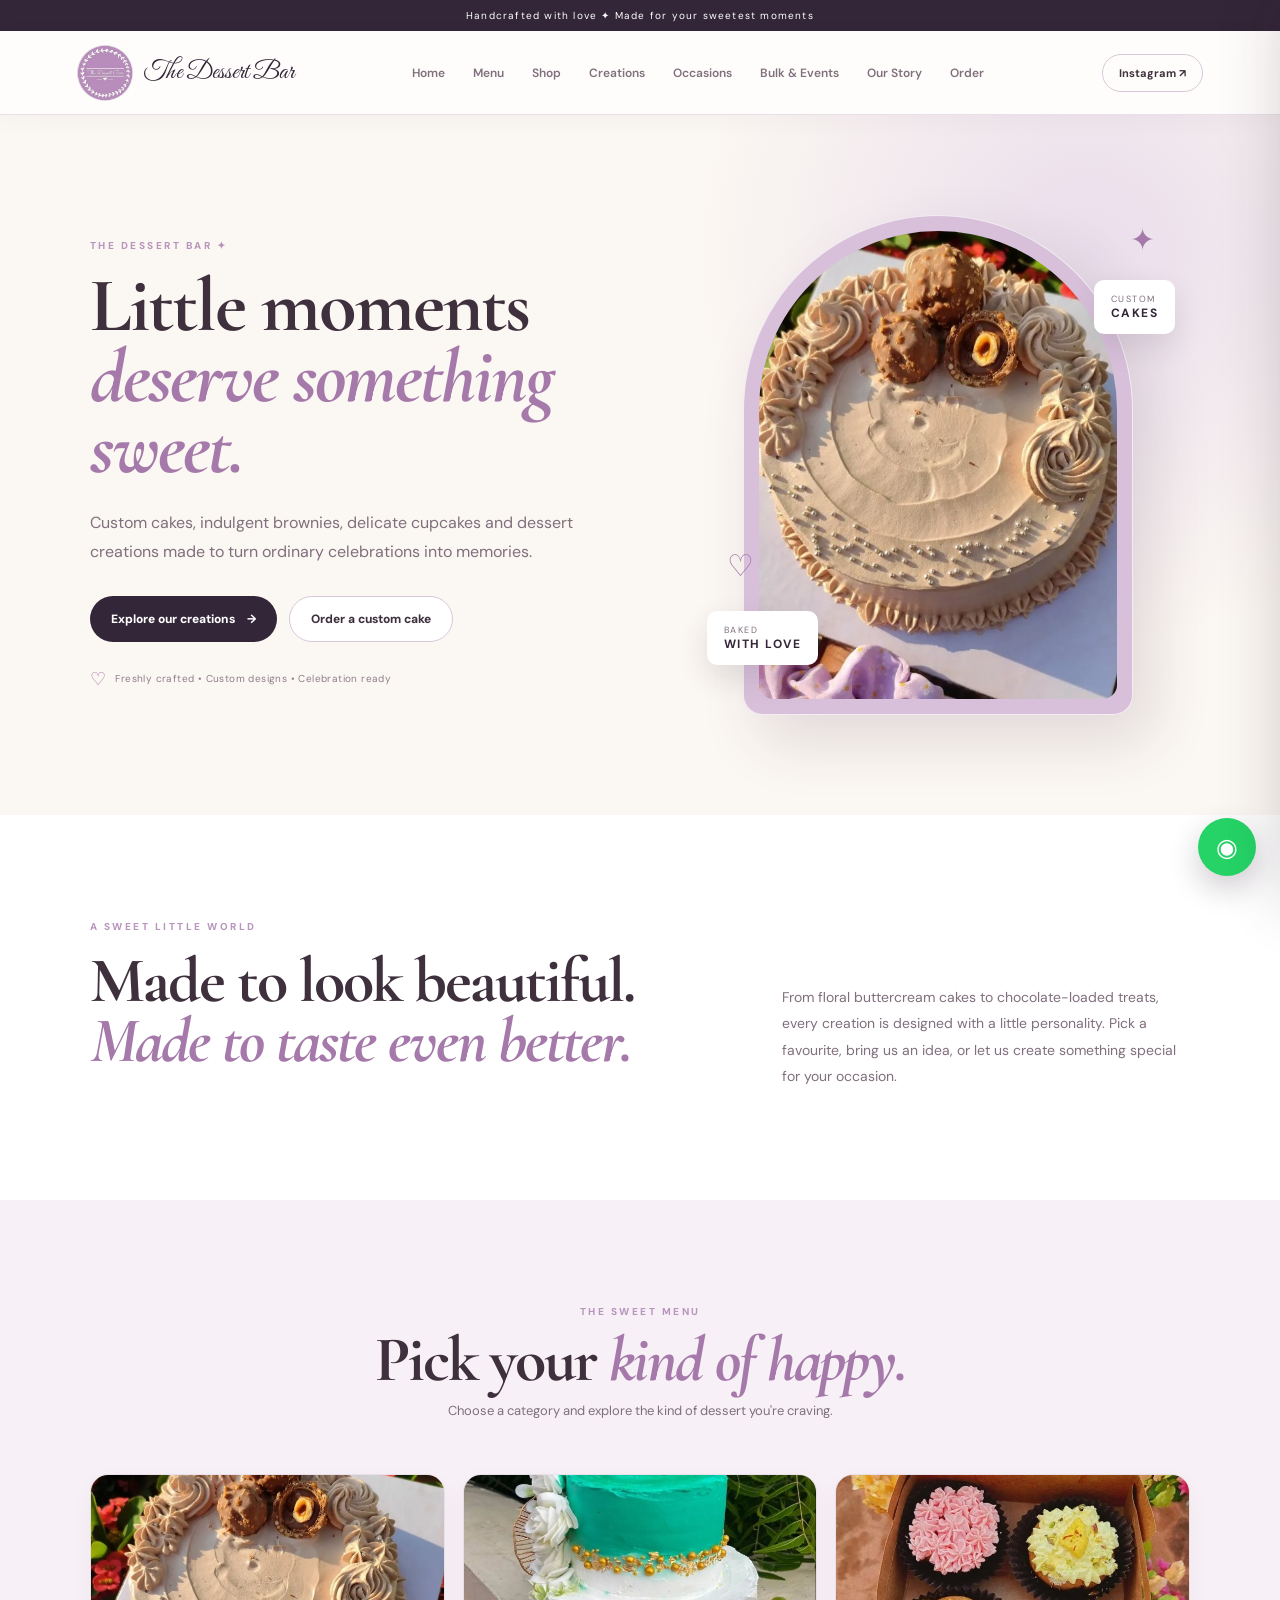
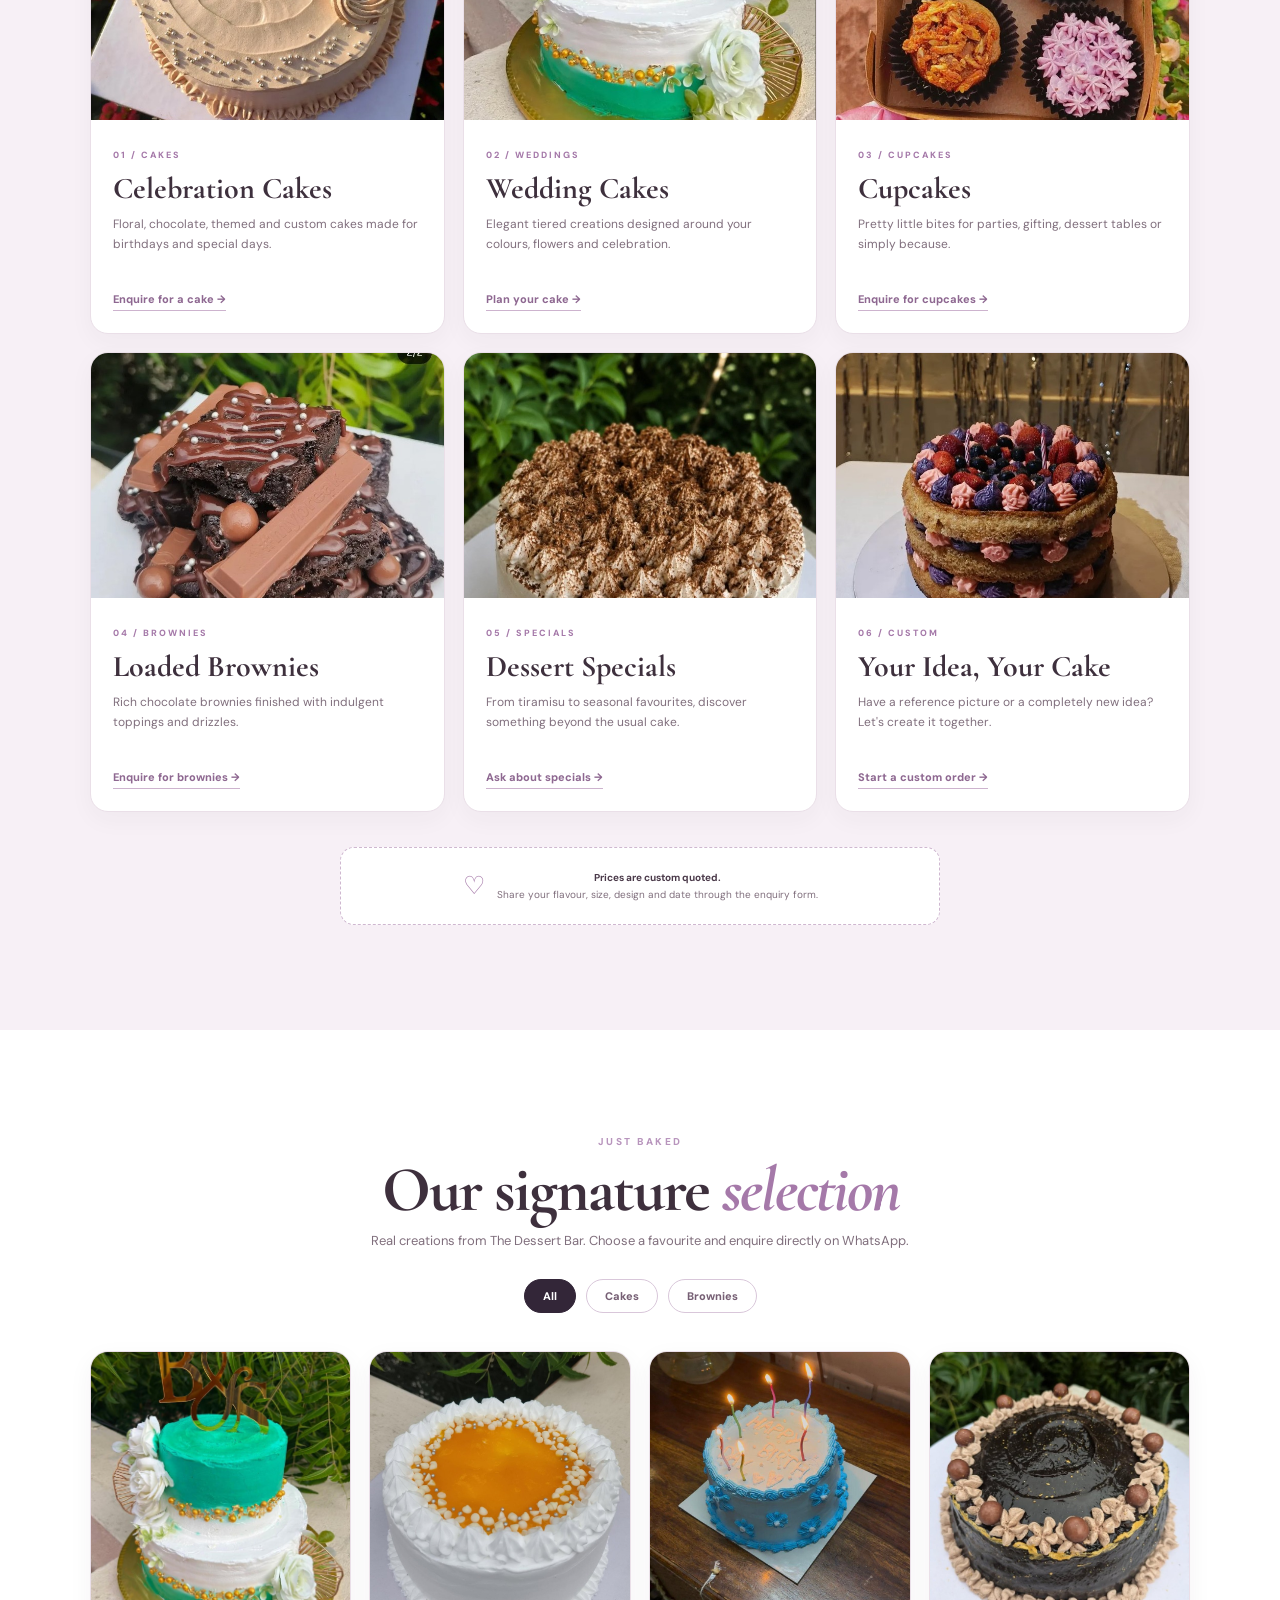
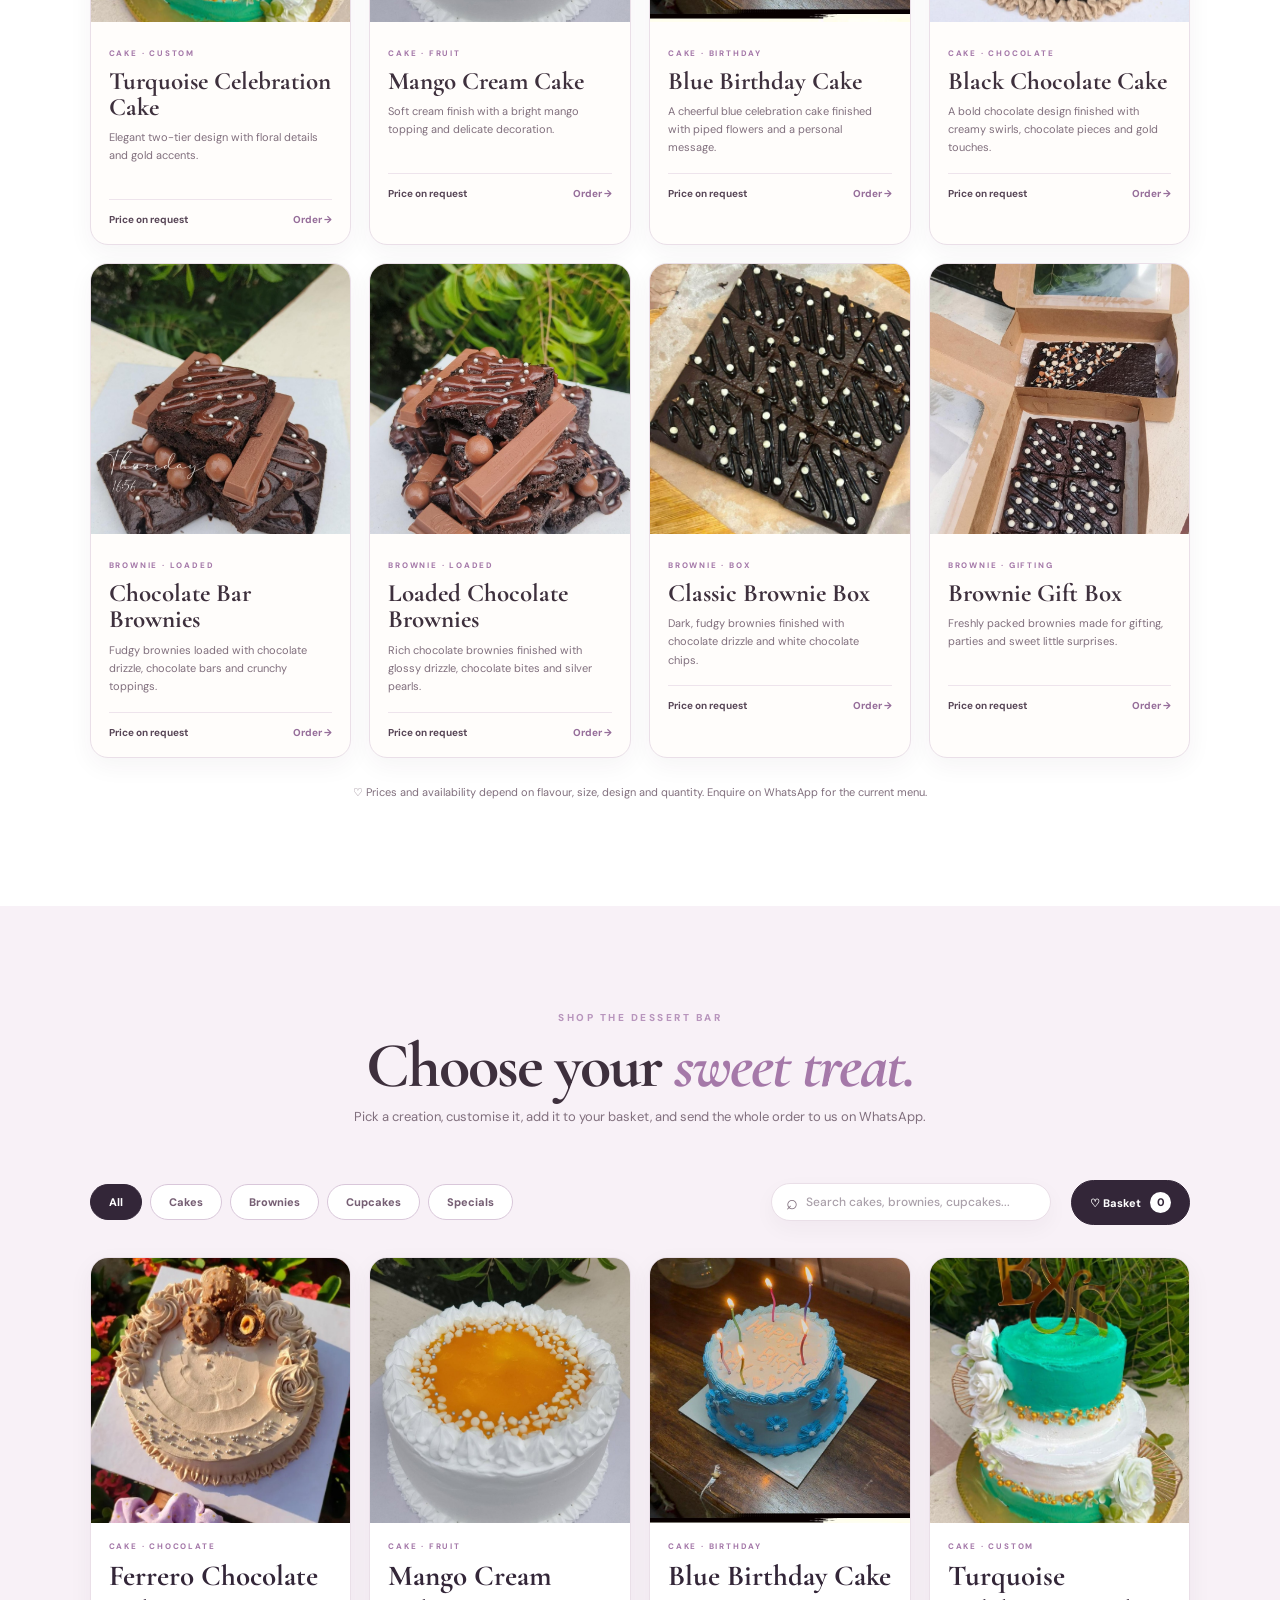
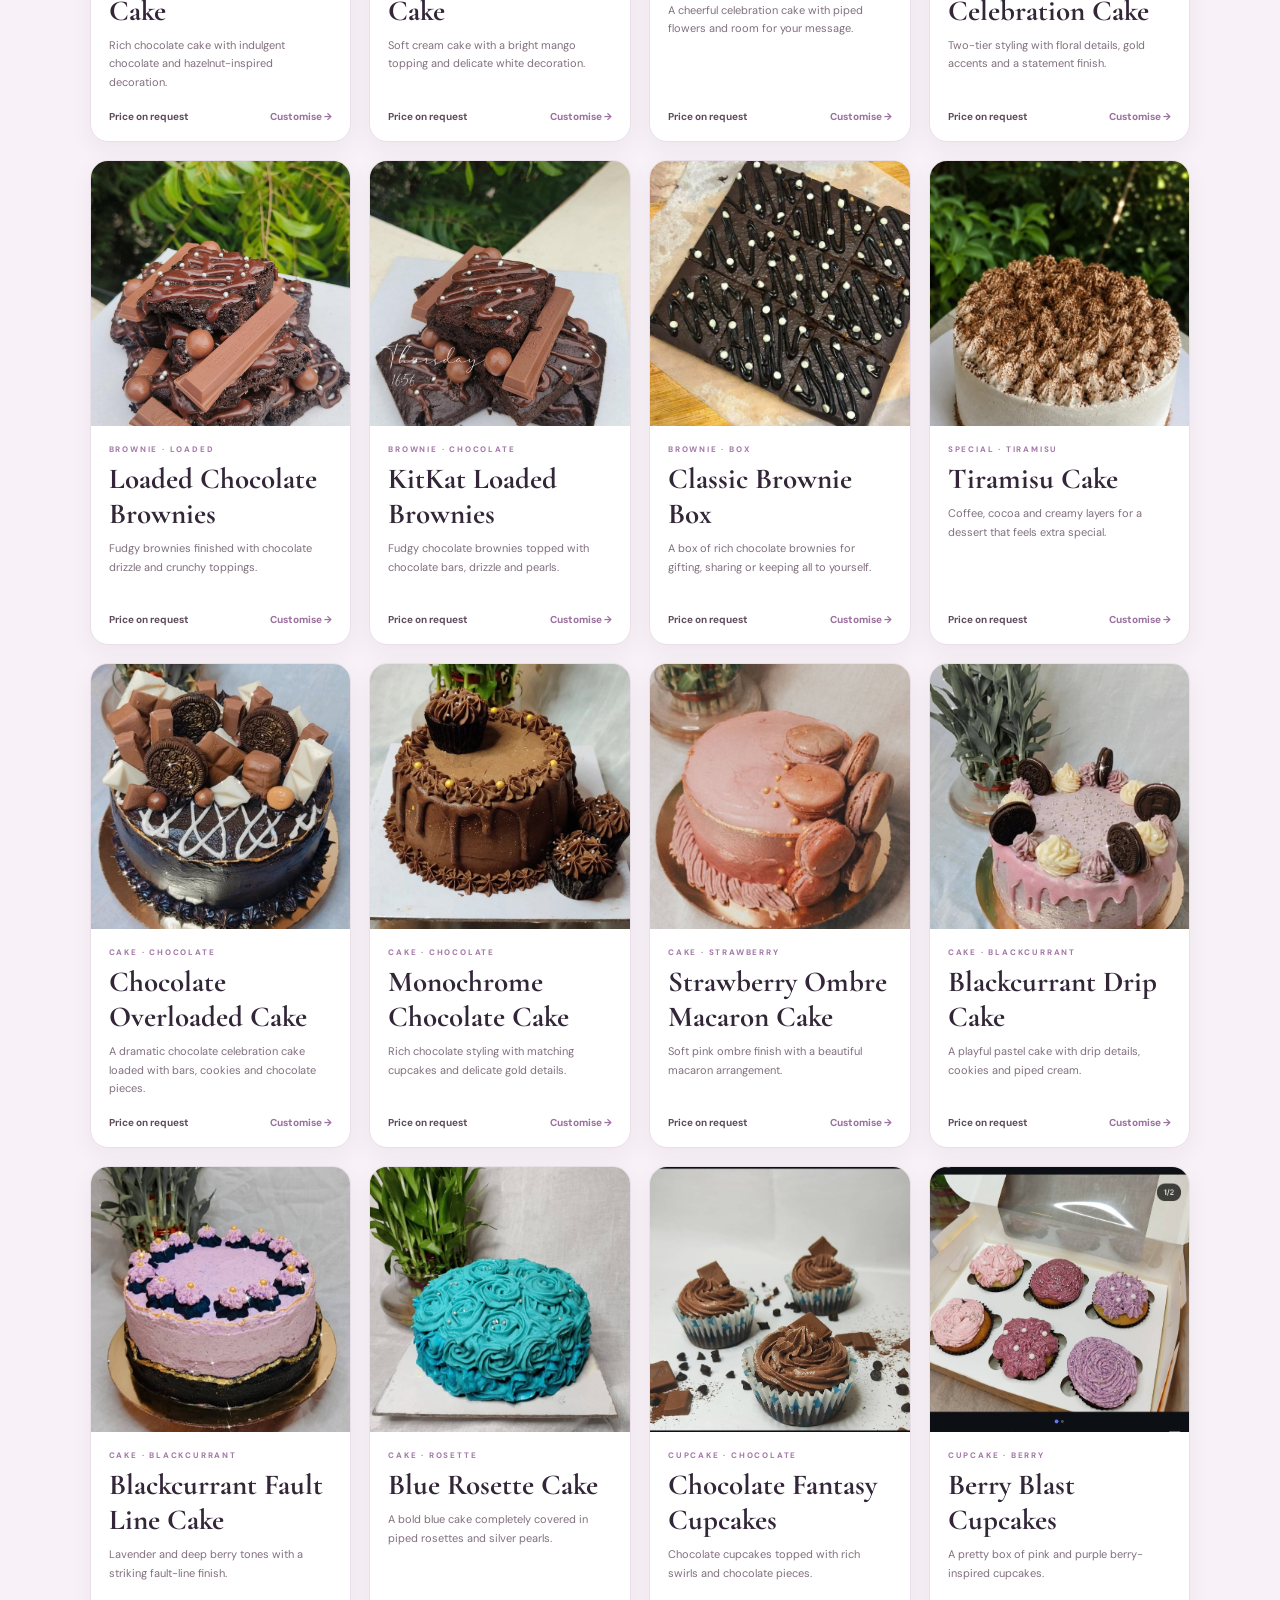
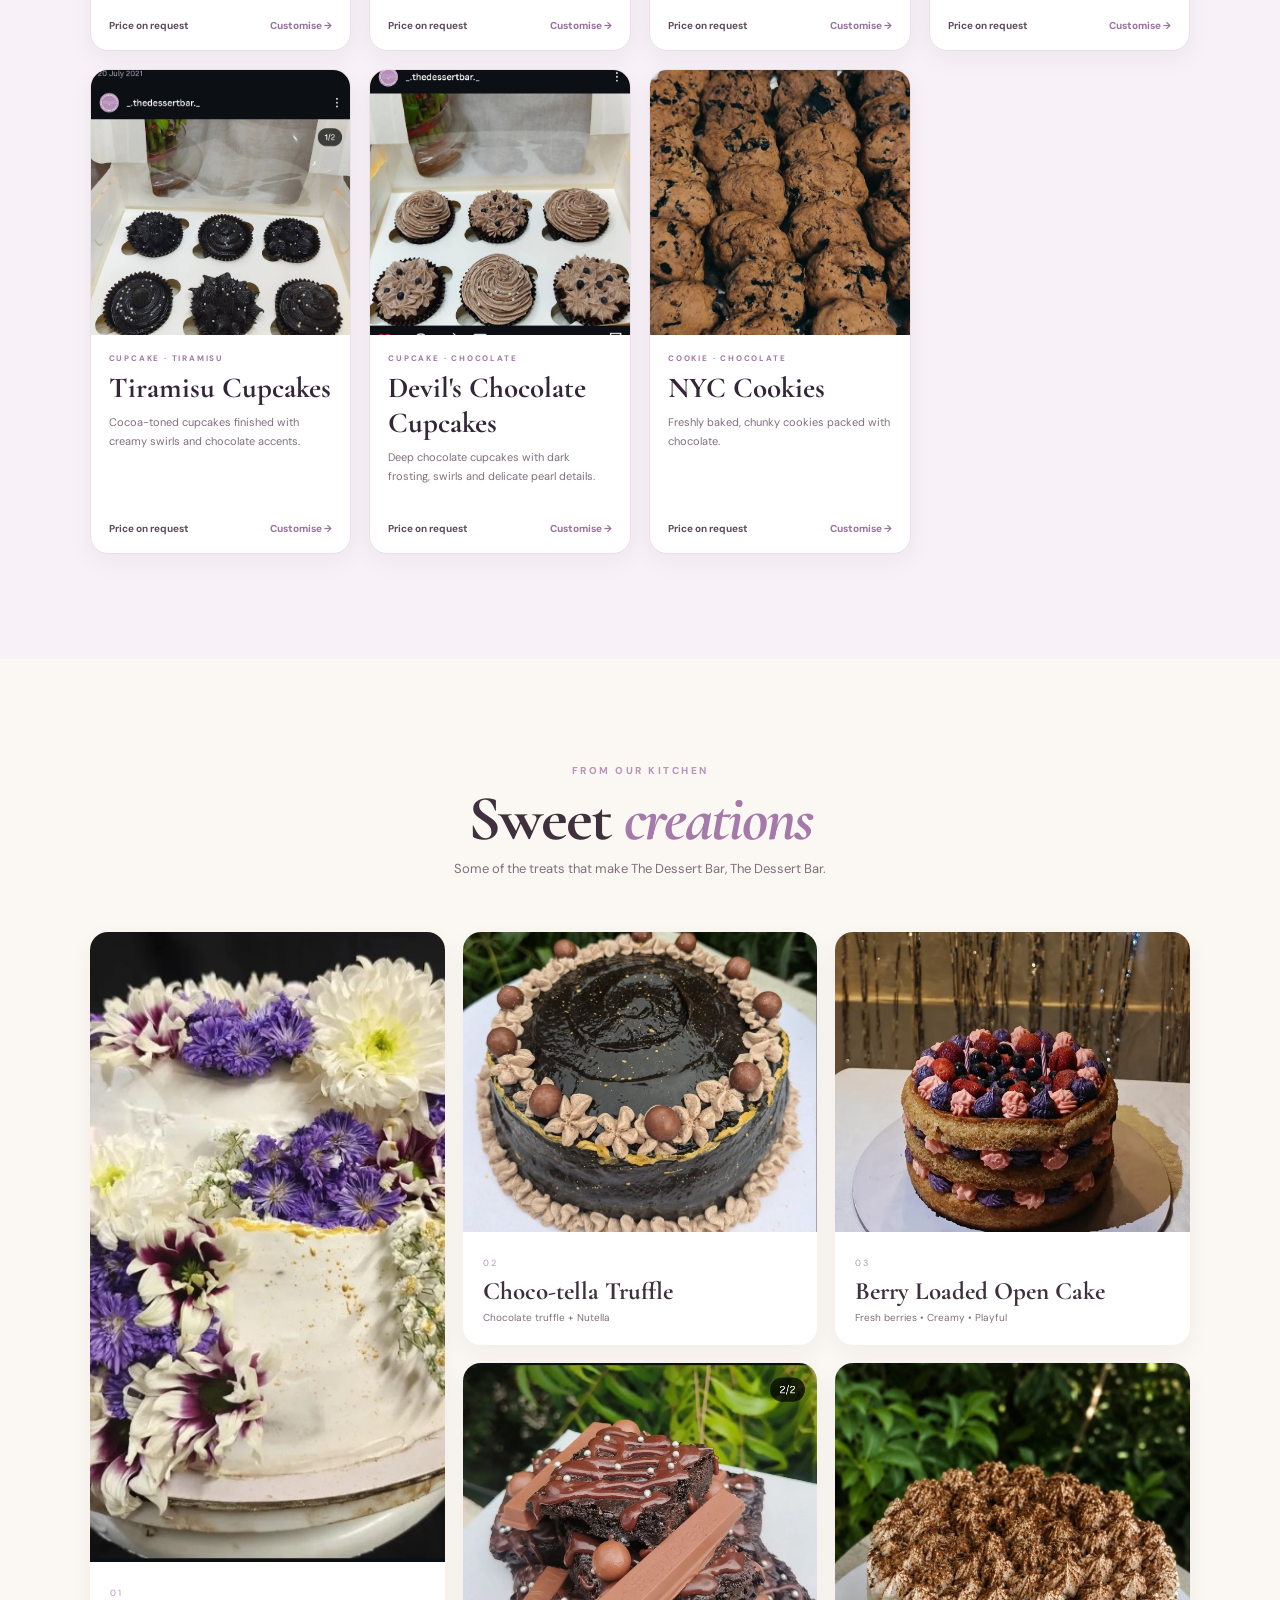
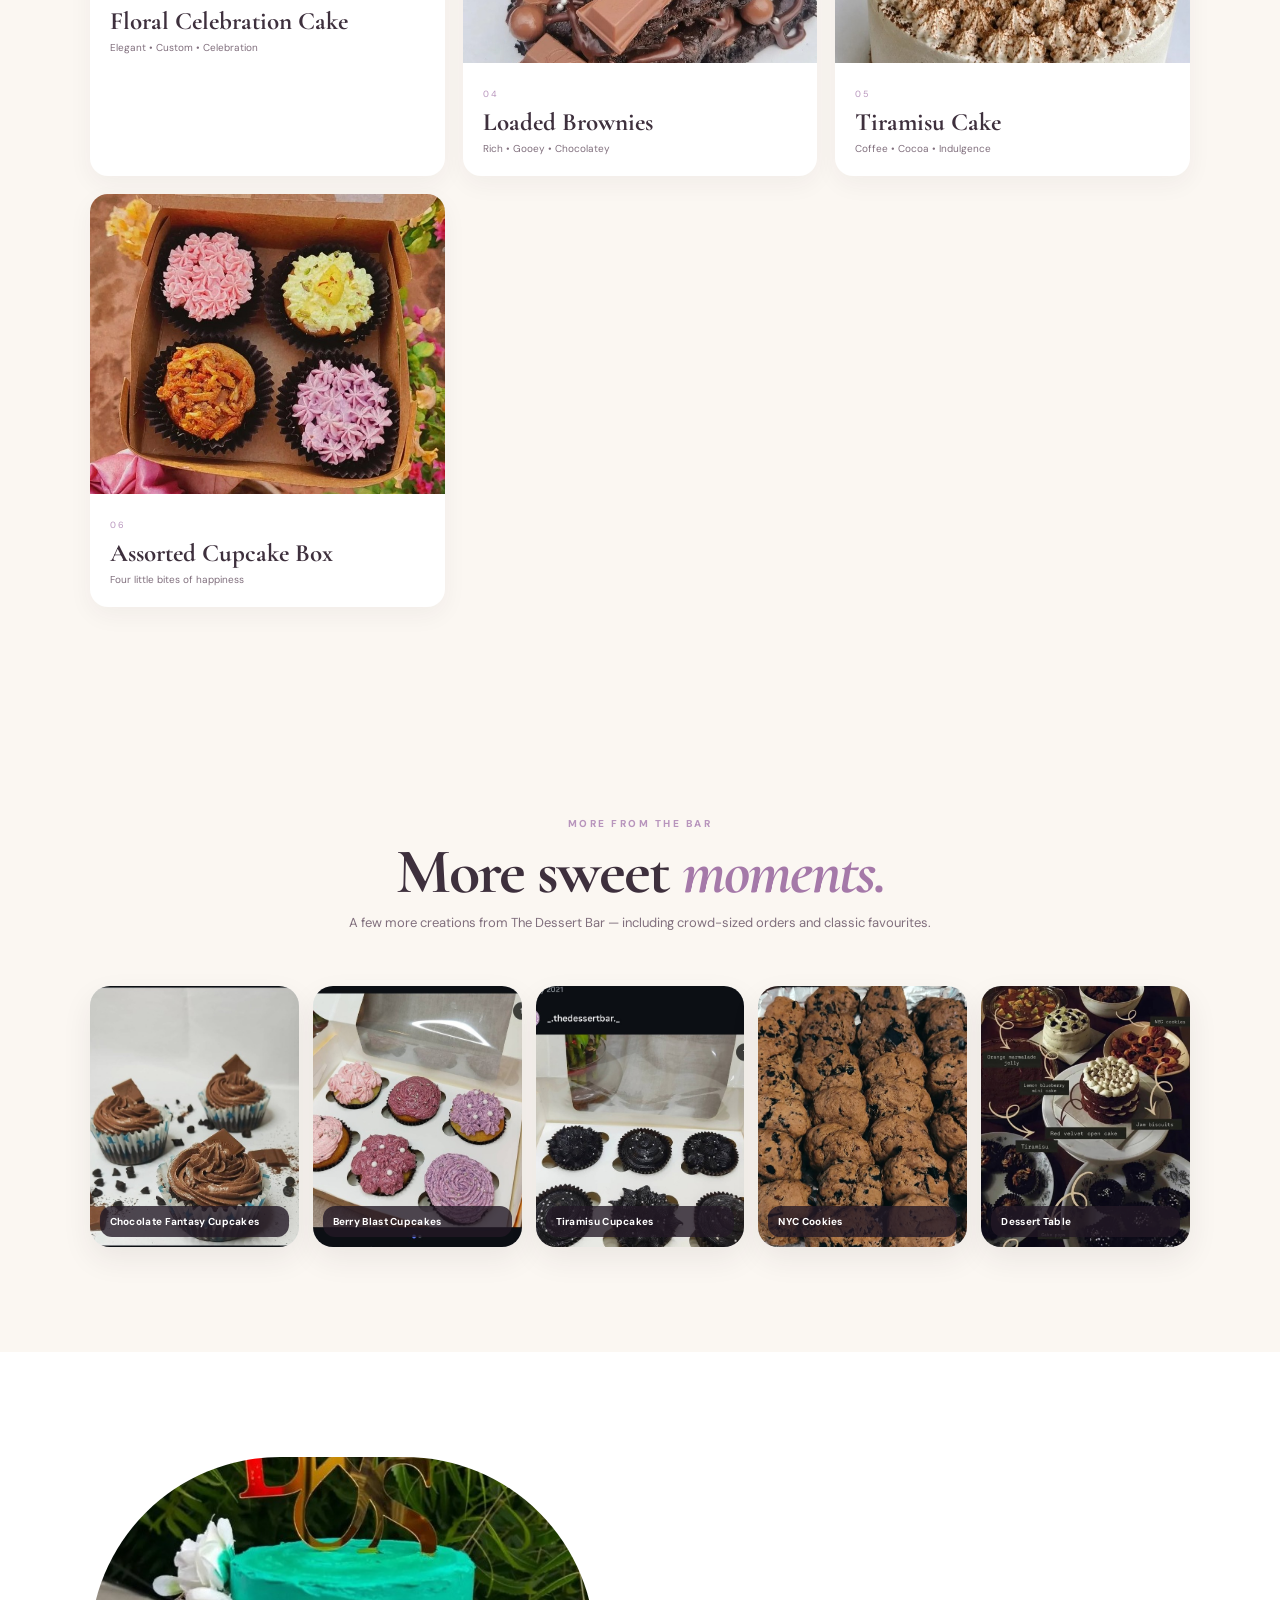
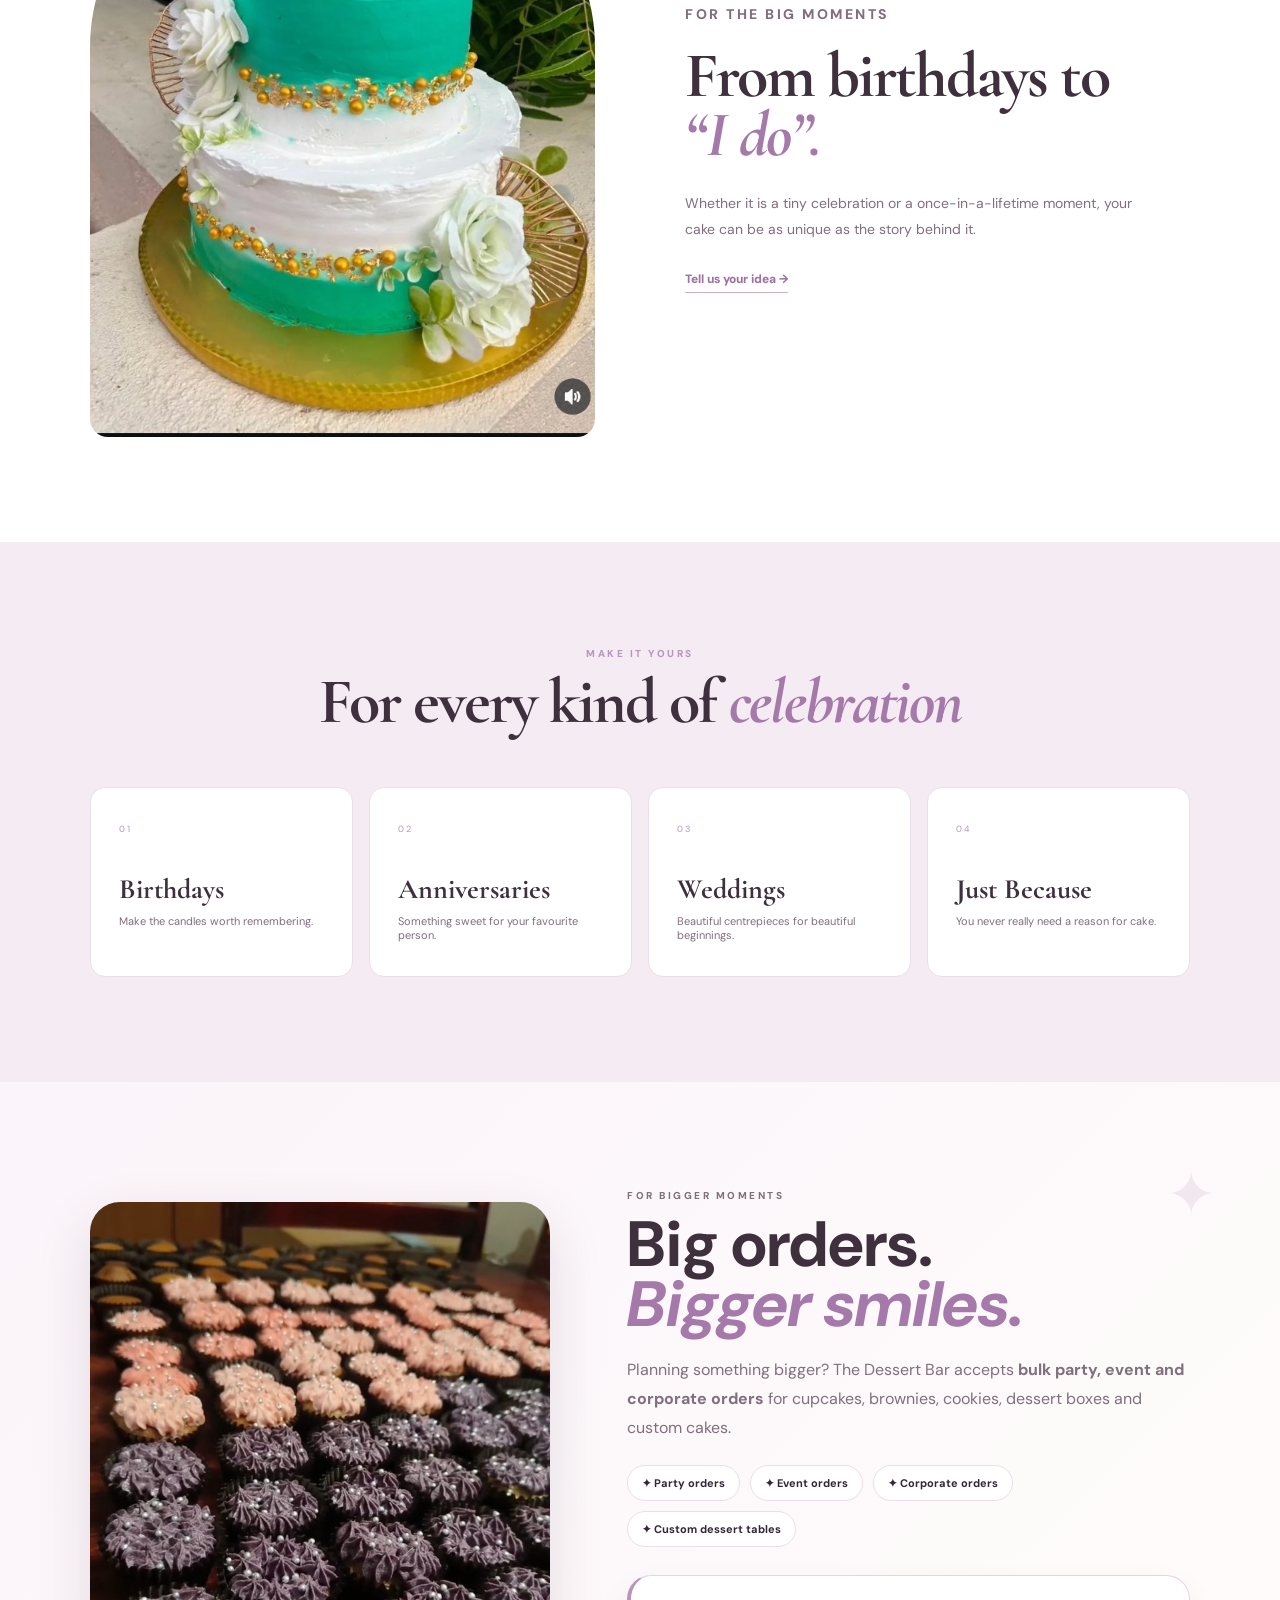
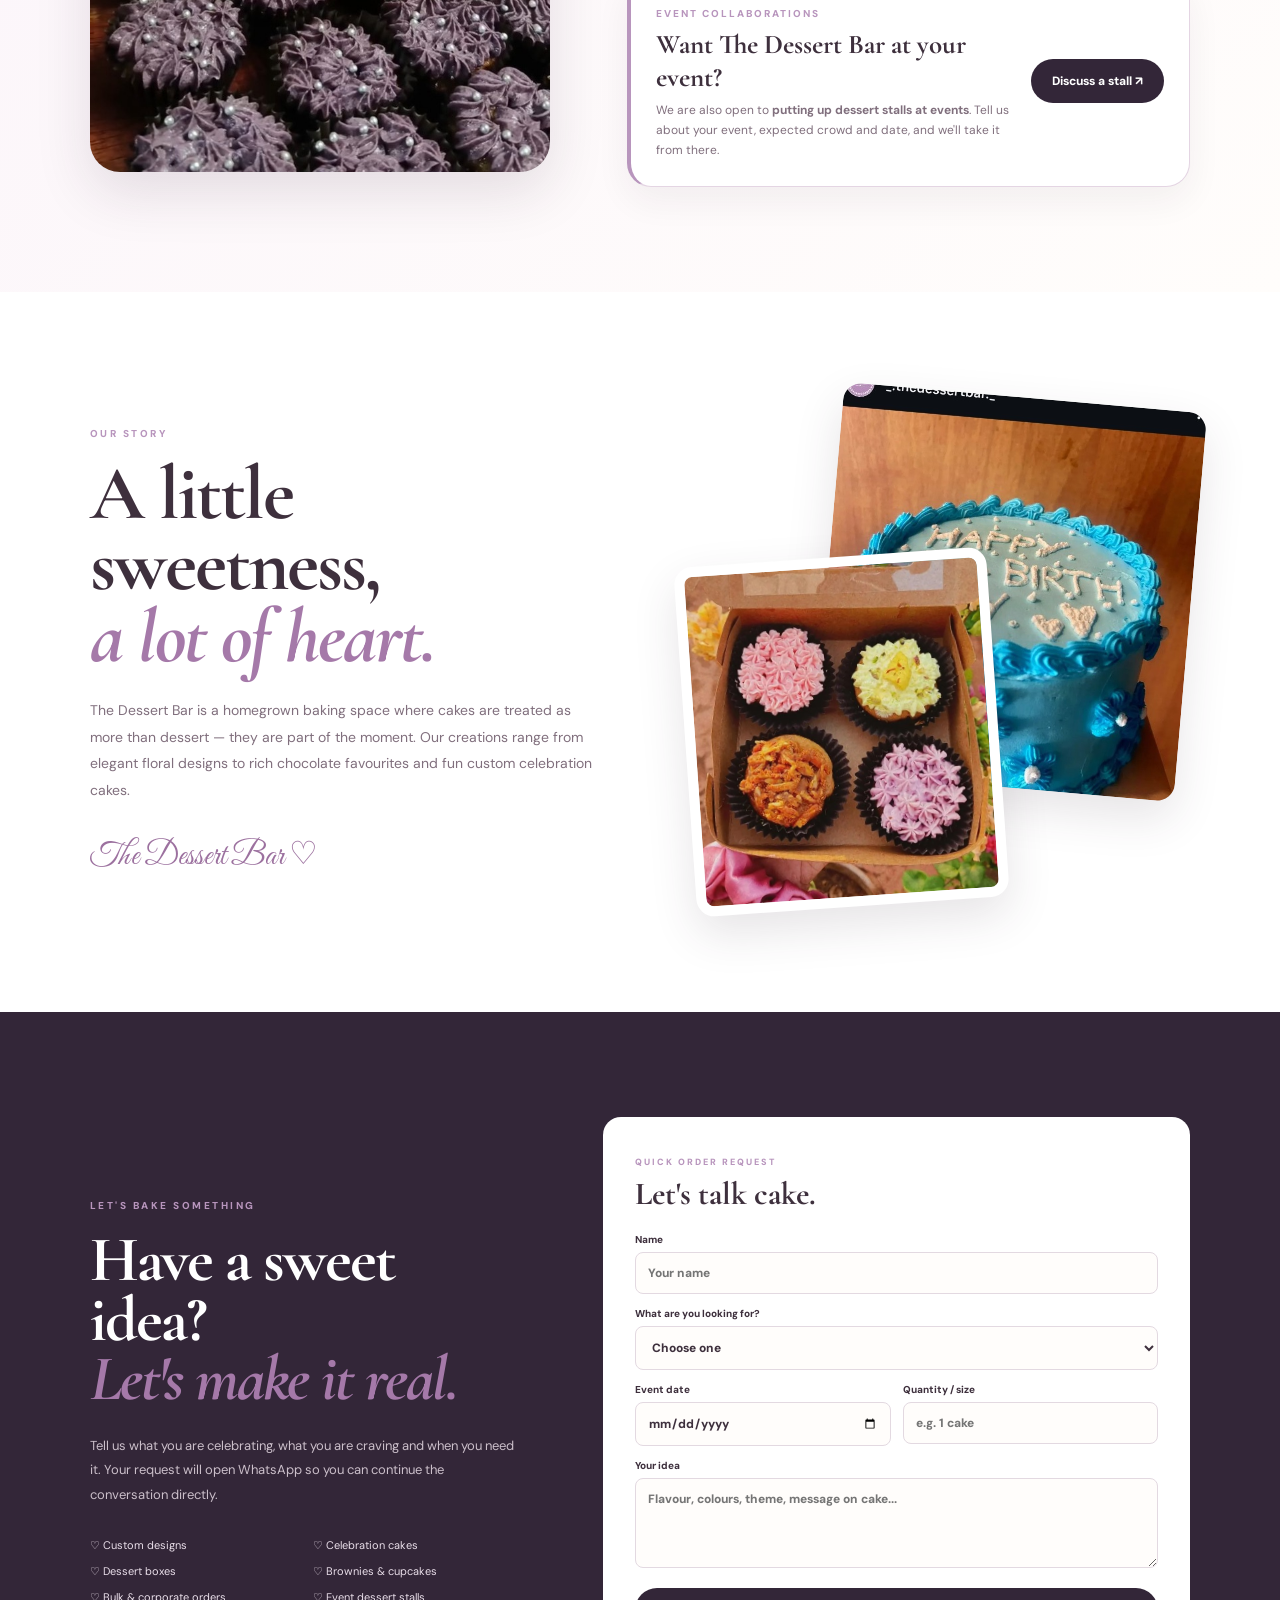
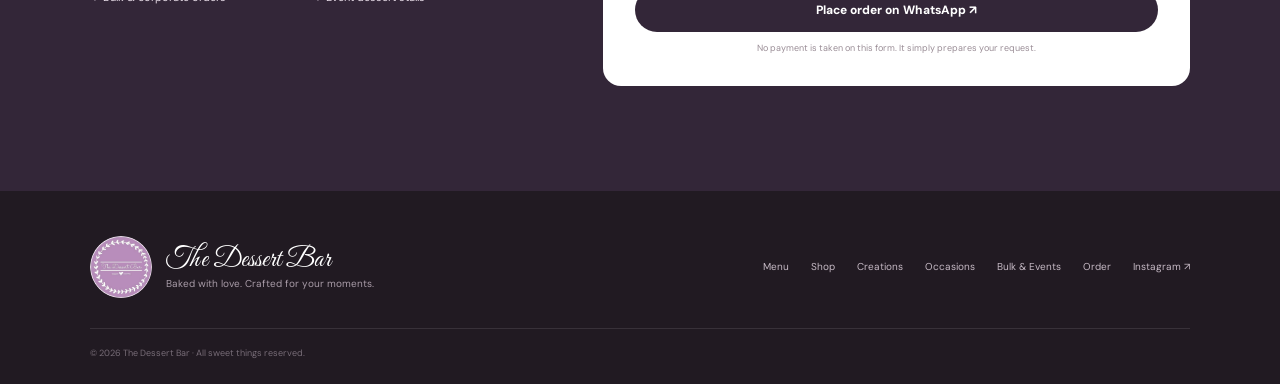
==== index.html @ b6bfefd5 "Add files via upload" ====
<!DOCTYPE html>
<html lang="en">
<head>
  <meta charset="UTF-8">
  <meta name="viewport" content="width=device-width, initial-scale=1.0">
  <title>The Dessert Bar | Custom Cakes, Cupcakes & Brownies</title>
  <meta name="description" content="The Dessert Bar creates handcrafted custom cakes, cupcakes, brownies, cookies and dessert boxes for celebrations, parties, events and corporate orders. Price on request.">
  <meta name="keywords" content="The Dessert Bar, custom cakes, celebration cakes, wedding cakes, cupcakes, brownies, dessert boxes, cookies, event desserts, corporate dessert orders">
  <meta name="author" content="The Dessert Bar">
  <meta name="robots" content="index, follow, max-image-preview:large">
  <meta name="theme-color" content="#f4e8f5">

  <!-- Search & social sharing -->
  <link rel="canonical" href="https://110228sarvesh-a11y.github.io/thedessertbar/">
  <meta property="og:type" content="website">
  <meta property="og:title" content="The Dessert Bar | Custom Cakes, Cupcakes & Brownies">
  <meta property="og:description" content="Handcrafted cakes, cupcakes, brownies, cookies and custom dessert creations for celebrations, parties and events.">
  <meta property="og:url" content="https://110228sarvesh-a11y.github.io/thedessertbar/">
  <meta property="og:image" content="https://110228sarvesh-a11y.github.io/thedessertbar/images/ferrero-cake.jpg">
  <meta property="og:site_name" content="The Dessert Bar">
  <meta name="twitter:card" content="summary_large_image">
  <meta name="twitter:title" content="The Dessert Bar | Custom Cakes, Cupcakes & Brownies">
  <meta name="twitter:description" content="Handcrafted desserts made for your sweetest moments.">
  <meta name="twitter:image" content="https://110228sarvesh-a11y.github.io/thedessertbar/images/ferrero-cake.jpg">

  <!-- Structured data helps search engines understand the business -->
  <script type="application/ld+json">
  {
    "@context": "https://schema.org",
    "@type": "Bakery",
    "name": "The Dessert Bar",
    "description": "Handcrafted custom cakes, cupcakes, brownies, cookies and dessert creations for celebrations, parties, events and corporate orders.",
    "url": "https://110228sarvesh-a11y.github.io/thedessertbar/",
    "telephone": "+918667607462",
    "image": "https://110228sarvesh-a11y.github.io/thedessertbar/images/ferrero-cake.jpg",
    "sameAs": ["https://www.instagram.com/_.thedessertbar._"]
  }
  </script>

  <link rel="stylesheet" href="style.css">
  <link rel="preconnect" href="https://fonts.googleapis.com">
  <link rel="preconnect" href="https://fonts.gstatic.com" crossorigin>
  <link href="https://fonts.googleapis.com/css2?family=Cormorant+Garamond:wght@500;600;700&family=DM+Sans:wght@400;500;600;700&family=Great+Vibes&display=swap" rel="stylesheet">
</head>
<body>

  <div class="announcement">Handcrafted with love ✦ Made for your sweetest moments</div>

  <header class="site-header">
    <a href="#home" class="brand">
      <img src="images/logo-clean.png" alt="The Dessert Bar logo">
      <span>The Dessert Bar</span>
    </a>

    <nav id="mainNav">
      <a href="#home">Home</a>
      <a href="#menu">Menu</a>
      <a href="#shop">Shop</a>
      <a href="#creations">Creations</a>
      <a href="#occasions">Occasions</a>
      <a href="#bulk">Bulk & Events</a>
      <a href="#about">Our Story</a>
      <a href="#order">Order</a>
    </nav>

    <a class="instagram-btn" href="https://www.instagram.com/_.thedessertbar._" target="_blank" rel="noopener">
      Instagram ↗
    </a>

    <button class="menu-btn" aria-label="Open menu" onclick="toggleMenu()">☰</button>
  </header>

  <main>
    <section class="hero" id="home">
      <div class="hero-copy">
        <p class="eyebrow">THE DESSERT BAR ✦</p>
        <h1>Little moments<br><em>deserve something sweet.</em></h1>
        <p class="hero-text">
          Custom cakes, indulgent brownies, delicate cupcakes and dessert creations
          made to turn ordinary celebrations into memories.
        </p>
        <div class="hero-actions">
          <a href="#creations" class="btn primary">Explore our creations <span>→</span></a>
          <a href="#order" class="btn ghost">Order a custom cake</a>
        </div>
        <div class="mini-note">
          <span>♡</span>
          Freshly crafted • Custom designs • Celebration ready
        </div>
      </div>

      <div class="hero-art">
        <div class="arch">
          <img src="images/ferrero-cake.jpg" alt="Nutella Ferrero cake">
        </div>
        <div class="floating-tag top">CUSTOM<br><b>CAKES</b></div>
        <div class="floating-tag bottom">BAKED<br><b>WITH LOVE</b></div>
        <div class="doodle one">✦</div>
        <div class="doodle two">♡</div>
      </div>
    </section>

    <section class="intro section">
      <div>
        <p class="eyebrow">A SWEET LITTLE WORLD</p>
        <h2>Made to look beautiful.<br><em>Made to taste even better.</em></h2>
      </div>
      <p>
        From floral buttercream cakes to chocolate-loaded treats, every creation
        is designed with a little personality. Pick a favourite, bring us an idea,
        or let us create something special for your occasion.
      </p>
    </section>


    <section class="menu section" id="menu">
      <div class="section-heading">
        <p class="eyebrow">THE SWEET MENU</p>
        <h2>Pick your <em>kind of happy.</em></h2>
        <p>Choose a category and explore the kind of dessert you're craving.</p>
      </div>

      <div class="menu-grid">
        <article class="menu-card">
          <div class="menu-photo"><img src="images/ferrero-cake.jpg" alt="Custom celebration cake"></div>
          <div class="menu-card-body">
            <span class="menu-number">01 / CAKES</span>
            <h3>Celebration Cakes</h3>
            <p>Floral, chocolate, themed and custom cakes made for birthdays and special days.</p>
            <a href="#order" class="menu-link" data-product="Celebration Cake">Enquire for a cake →</a>
          </div>
        </article>

        <article class="menu-card">
          <div class="menu-photo"><img src="images/wedding-cake.jpg" alt="Two tier wedding cake"></div>
          <div class="menu-card-body">
            <span class="menu-number">02 / WEDDINGS</span>
            <h3>Wedding Cakes</h3>
            <p>Elegant tiered creations designed around your colours, flowers and celebration.</p>
            <a href="#order" class="menu-link" data-product="Wedding Cake">Plan your cake →</a>
          </div>
        </article>

        <article class="menu-card">
          <div class="menu-photo"><img src="images/cupcake-box.jpg" alt="Assorted cupcakes"></div>
          <div class="menu-card-body">
            <span class="menu-number">03 / CUPCAKES</span>
            <h3>Cupcakes</h3>
            <p>Pretty little bites for parties, gifting, dessert tables or simply because.</p>
            <a href="#order" class="menu-link" data-product="Cupcakes">Enquire for cupcakes →</a>
          </div>
        </article>

        <article class="menu-card">
          <div class="menu-photo"><img src="images/brownies.jpg" alt="Loaded chocolate brownies"></div>
          <div class="menu-card-body">
            <span class="menu-number">04 / BROWNIES</span>
            <h3>Loaded Brownies</h3>
            <p>Rich chocolate brownies finished with indulgent toppings and drizzles.</p>
            <a href="#order" class="menu-link" data-product="Loaded Brownies">Enquire for brownies →</a>
          </div>
        </article>

        <article class="menu-card">
          <div class="menu-photo"><img class="zoomable" src="images/tiramisu.jpg" alt="Tiramisu cake"></div>
          <div class="menu-card-body">
            <span class="menu-number">05 / SPECIALS</span>
            <h3>Dessert Specials</h3>
            <p>From tiramisu to seasonal favourites, discover something beyond the usual cake.</p>
            <a href="#order" class="menu-link" data-product="Dessert Special">Ask about specials →</a>
          </div>
        </article>

        <article class="menu-card">
          <div class="menu-photo"><img src="images/berry-cake.jpg" alt="Berry loaded cake"></div>
          <div class="menu-card-body">
            <span class="menu-number">06 / CUSTOM</span>
            <h3>Your Idea, Your Cake</h3>
            <p>Have a reference picture or a completely new idea? Let's create it together.</p>
            <a href="#order" class="menu-link" data-product="Custom Cake">Start a custom order →</a>
          </div>
        </article>
      </div>

      <div class="menu-note">
        <span>♡</span>
        <div><strong>Prices are custom quoted.</strong><br>Share your flavour, size, design and date through the enquiry form.</div>
      </div>
    </section>

    <section class="signature-menu section" id="signature-menu">
      <div class="section-heading">
        <p class="eyebrow">JUST BAKED</p>
        <h2>Our signature <em>selection</em></h2>
        <p>Real creations from The Dessert Bar. Choose a favourite and enquire directly on WhatsApp.</p>
      </div>

      <div class="filter-bar" aria-label="Filter desserts">
        <button class="filter active" data-filter="all">All</button>
        <button class="filter" data-filter="cake">Cakes</button>
        <button class="filter" data-filter="brownie">Brownies</button>
      </div>

      <div class="signature-grid">
        <article class="signature-card" data-category="cake">
          <div class="signature-photo"><img src="images/signature-tiered.jpg" alt="Turquoise and white two tier celebration cake"></div>
          <div class="signature-body"><span>CAKE · CUSTOM</span><h3>Turquoise Celebration Cake</h3><p>Elegant two-tier design with floral details and gold accents.</p><div class="card-bottom"><strong>Price on request</strong><a href="#order" class="order-mini" data-product="Turquoise Celebration Cake">Order →</a></div></div>
        </article>

        <article class="signature-card" data-category="cake">
          <div class="signature-photo"><img src="images/mango-cream-cake.jpg" alt="White cream cake with mango topping"></div>
          <div class="signature-body"><span>CAKE · FRUIT</span><h3>Mango Cream Cake</h3><p>Soft cream finish with a bright mango topping and delicate decoration.</p><div class="card-bottom"><strong>Price on request</strong><a href="#order" class="order-mini" data-product="Mango Cream Cake">Order →</a></div></div>
        </article>

        <article class="signature-card" data-category="cake">
          <div class="signature-photo"><img src="images/blue-birthday-new.jpg" alt="Blue birthday cake with candles"></div>
          <div class="signature-body"><span>CAKE · BIRTHDAY</span><h3>Blue Birthday Cake</h3><p>A cheerful blue celebration cake finished with piped flowers and a personal message.</p><div class="card-bottom"><strong>Price on request</strong><a href="#order" class="order-mini" data-product="Blue Birthday Cake">Order →</a></div></div>
        </article>

        <article class="signature-card" data-category="cake">
          <div class="signature-photo"><img src="images/black-chocolate-cake.jpg" alt="Black chocolate celebration cake with chocolate decorations"></div>
          <div class="signature-body"><span>CAKE · CHOCOLATE</span><h3>Black Chocolate Cake</h3><p>A bold chocolate design finished with creamy swirls, chocolate pieces and gold touches.</p><div class="card-bottom"><strong>Price on request</strong><a href="#order" class="order-mini" data-product="Black Chocolate Cake">Order →</a></div></div>
        </article>

        <article class="signature-card" data-category="brownie">
          <div class="signature-photo"><img src="images/kitkat-brownies.jpg" alt="Loaded chocolate brownies topped with chocolate bars"></div>
          <div class="signature-body"><span>BROWNIE · LOADED</span><h3>Chocolate Bar Brownies</h3><p>Fudgy brownies loaded with chocolate drizzle, chocolate bars and crunchy toppings.</p><div class="card-bottom"><strong>Price on request</strong><a href="#order" class="order-mini" data-product="Chocolate Bar Brownies">Order →</a></div></div>
        </article>

        <article class="signature-card" data-category="brownie">
          <div class="signature-photo"><img src="images/loaded-brownies.jpg" alt="Loaded chocolate brownies with drizzle and chocolate pieces"></div>
          <div class="signature-body"><span>BROWNIE · LOADED</span><h3>Loaded Chocolate Brownies</h3><p>Rich chocolate brownies finished with glossy drizzle, chocolate bites and silver pearls.</p><div class="card-bottom"><strong>Price on request</strong><a href="#order" class="order-mini" data-product="Loaded Chocolate Brownies">Order →</a></div></div>
        </article>

        <article class="signature-card" data-category="brownie">
          <div class="signature-photo"><img src="images/classic-brownies.jpg" alt="Classic chocolate brownies with white chocolate chips"></div>
          <div class="signature-body"><span>BROWNIE · BOX</span><h3>Classic Brownie Box</h3><p>Dark, fudgy brownies finished with chocolate drizzle and white chocolate chips.</p><div class="card-bottom"><strong>Price on request</strong><a href="#order" class="order-mini" data-product="Classic Brownie Box">Order →</a></div></div>
        </article>

        <article class="signature-card" data-category="brownie">
          <div class="signature-photo"><img src="images/brownie-box.jpg" alt="Brownie boxes ready for delivery"></div>
          <div class="signature-body"><span>BROWNIE · GIFTING</span><h3>Brownie Gift Box</h3><p>Freshly packed brownies made for gifting, parties and sweet little surprises.</p><div class="card-bottom"><strong>Price on request</strong><a href="#order" class="order-mini" data-product="Brownie Gift Box">Order →</a></div></div>
        </article>
      </div>

      <div class="catalog-note">♡ Prices and availability depend on flavour, size, design and quantity. Enquire on WhatsApp for the current menu.</div>
    </section>

    <section class="shop section" id="shop">
      <div class="section-heading">
        <p class="eyebrow">SHOP THE DESSERT BAR</p>
        <h2>Choose your <em>sweet treat.</em></h2>
        <p>Pick a creation, customise it, add it to your basket, and send the whole order to us on WhatsApp.</p>
      </div>
      <div class="shop-toolbar">
        <div class="shop-filters">
          <button class="shop-filter active" data-shop-filter="all">All</button>
          <button class="shop-filter" data-shop-filter="cake">Cakes</button>
          <button class="shop-filter" data-shop-filter="brownie">Brownies</button>
          <button class="shop-filter" data-shop-filter="cupcake">Cupcakes</button>
          <button class="shop-filter" data-shop-filter="special">Specials</button>
        </div>
        <div class="shop-search"><span>⌕</span><input id="shopSearch" type="search" placeholder="Search cakes, brownies, cupcakes..." aria-label="Search desserts"></div>
        <button class="cart-button" id="openCart">♡ Basket <span id="cartCount">0</span></button>
      </div>
      <div class="shop-grid">
        <article class="shop-card" data-shop-category="cake" data-product="Ferrero Chocolate Cake" data-image="images/ferrero-cake.jpg"><div class="shop-photo"><img src="images/ferrero-cake.jpg" alt="Ferrero chocolate cake"></div><div class="shop-body"><span>CAKE · CHOCOLATE</span><h3>Ferrero Chocolate Cake</h3><p>Rich chocolate cake with indulgent chocolate and hazelnut-inspired decoration.</p><div class="shop-card-bottom"><strong>Price on request</strong><button class="customize-btn">Customise →</button></div></div></article>
        <article class="shop-card" data-shop-category="cake" data-product="Mango Cream Cake" data-image="images/mango-cream-cake.jpg"><div class="shop-photo"><img src="images/mango-cream-cake.jpg" alt="Mango cream cake"></div><div class="shop-body"><span>CAKE · FRUIT</span><h3>Mango Cream Cake</h3><p>Soft cream cake with a bright mango topping and delicate white decoration.</p><div class="shop-card-bottom"><strong>Price on request</strong><button class="customize-btn">Customise →</button></div></div></article>
        <article class="shop-card" data-shop-category="cake" data-product="Blue Birthday Cake" data-image="images/blue-birthday-new.jpg"><div class="shop-photo"><img src="images/blue-birthday-new.jpg" alt="Blue birthday cake"></div><div class="shop-body"><span>CAKE · BIRTHDAY</span><h3>Blue Birthday Cake</h3><p>A cheerful celebration cake with piped flowers and room for your message.</p><div class="shop-card-bottom"><strong>Price on request</strong><button class="customize-btn">Customise →</button></div></div></article>
        <article class="shop-card" data-shop-category="cake" data-product="Turquoise Celebration Cake" data-image="images/signature-tiered.jpg"><div class="shop-photo"><img src="images/signature-tiered.jpg" alt="Turquoise and white tiered cake"></div><div class="shop-body"><span>CAKE · CUSTOM</span><h3>Turquoise Celebration Cake</h3><p>Two-tier styling with floral details, gold accents and a statement finish.</p><div class="shop-card-bottom"><strong>Price on request</strong><button class="customize-btn">Customise →</button></div></div></article>
        <article class="shop-card" data-shop-category="brownie" data-product="Loaded Chocolate Brownies" data-image="images/loaded-brownies.jpg"><div class="shop-photo"><img src="images/loaded-brownies.jpg" alt="Loaded chocolate brownies"></div><div class="shop-body"><span>BROWNIE · LOADED</span><h3>Loaded Chocolate Brownies</h3><p>Fudgy brownies finished with chocolate drizzle and crunchy toppings.</p><div class="shop-card-bottom"><strong>Price on request</strong><button class="customize-btn">Customise →</button></div></div></article>
        <article class="shop-card" data-shop-category="brownie" data-product="KitKat Loaded Brownies" data-image="images/kitkat-brownies.jpg"><div class="shop-photo"><img src="images/kitkat-brownies.jpg" alt="KitKat loaded brownies"></div><div class="shop-body"><span>BROWNIE · CHOCOLATE</span><h3>KitKat Loaded Brownies</h3><p>Fudgy chocolate brownies topped with chocolate bars, drizzle and pearls.</p><div class="shop-card-bottom"><strong>Price on request</strong><button class="customize-btn">Customise →</button></div></div></article>
        <article class="shop-card" data-shop-category="brownie" data-product="Classic Brownie Box" data-image="images/classic-brownies.jpg"><div class="shop-photo"><img src="images/classic-brownies.jpg" alt="Classic brownie box"></div><div class="shop-body"><span>BROWNIE · BOX</span><h3>Classic Brownie Box</h3><p>A box of rich chocolate brownies for gifting, sharing or keeping all to yourself.</p><div class="shop-card-bottom"><strong>Price on request</strong><button class="customize-btn">Customise →</button></div></div></article>
        <article class="shop-card" data-shop-category="special" data-product="Tiramisu Cake" data-image="images/tiramisu.jpg"><div class="shop-photo"><img class="zoomable" src="images/tiramisu.jpg" alt="Tiramisu cake"></div><div class="shop-body"><span>SPECIAL · TIRAMISU</span><h3>Tiramisu Cake</h3><p>Coffee, cocoa and creamy layers for a dessert that feels extra special.</p><div class="shop-card-bottom"><strong>Price on request</strong><button class="customize-btn">Customise →</button></div></div></article>
        <article class="shop-card" data-shop-category="cake" data-product="Chocolate Overloaded Cake" data-image="images/chocolate-overloaded.jpg"><div class="shop-photo"><img src="images/chocolate-overloaded.jpg" alt="Chocolate overloaded cake"></div><div class="shop-body"><span>CAKE · CHOCOLATE</span><h3>Chocolate Overloaded Cake</h3><p>A dramatic chocolate celebration cake loaded with bars, cookies and chocolate pieces.</p><div class="shop-card-bottom"><strong>Price on request</strong><button class="customize-btn">Customise →</button></div></div></article>
        <article class="shop-card" data-shop-category="cake" data-product="Monochrome Chocolate Cake" data-image="images/monochrome-chocolate.jpg"><div class="shop-photo"><img src="images/monochrome-chocolate.jpg" alt="Monochrome chocolate cake"></div><div class="shop-body"><span>CAKE · CHOCOLATE</span><h3>Monochrome Chocolate Cake</h3><p>Rich chocolate styling with matching cupcakes and delicate gold details.</p><div class="shop-card-bottom"><strong>Price on request</strong><button class="customize-btn">Customise →</button></div></div></article>
        <article class="shop-card" data-shop-category="cake" data-product="Strawberry Ombre Macaron Cake" data-image="images/strawberry-ombre-macaron.jpg"><div class="shop-photo"><img src="images/strawberry-ombre-macaron.jpg" alt="Strawberry ombre macaron cake"></div><div class="shop-body"><span>CAKE · STRAWBERRY</span><h3>Strawberry Ombre Macaron Cake</h3><p>Soft pink ombre finish with a beautiful macaron arrangement.</p><div class="shop-card-bottom"><strong>Price on request</strong><button class="customize-btn">Customise →</button></div></div></article>
        <article class="shop-card" data-shop-category="cake" data-product="Blackcurrant Drip Cake" data-image="images/blackcurrant-drip.jpg"><div class="shop-photo"><img src="images/blackcurrant-drip.jpg" alt="Blackcurrant drip cake"></div><div class="shop-body"><span>CAKE · BLACKCURRANT</span><h3>Blackcurrant Drip Cake</h3><p>A playful pastel cake with drip details, cookies and piped cream.</p><div class="shop-card-bottom"><strong>Price on request</strong><button class="customize-btn">Customise →</button></div></div></article>
        <article class="shop-card" data-shop-category="cake" data-product="Blackcurrant Fault Line Cake" data-image="images/blackcurrant-faultline.jpg"><div class="shop-photo"><img src="images/blackcurrant-faultline.jpg" alt="Blackcurrant fault line cake"></div><div class="shop-body"><span>CAKE · BLACKCURRANT</span><h3>Blackcurrant Fault Line Cake</h3><p>Lavender and deep berry tones with a striking fault-line finish.</p><div class="shop-card-bottom"><strong>Price on request</strong><button class="customize-btn">Customise →</button></div></div></article>
        <article class="shop-card" data-shop-category="cake" data-product="Blue Rosette Cake" data-image="images/blue-rosette-new.jpg"><div class="shop-photo"><img src="images/blue-rosette-new.jpg" alt="Blue rosette cake"></div><div class="shop-body"><span>CAKE · ROSETTE</span><h3>Blue Rosette Cake</h3><p>A bold blue cake completely covered in piped rosettes and silver pearls.</p><div class="shop-card-bottom"><strong>Price on request</strong><button class="customize-btn">Customise →</button></div></div></article>
        <article class="shop-card" data-shop-category="cupcake" data-product="Chocolate Fantasy Cupcakes" data-image="images/chocolate-fantasy-cupcakes.jpg"><div class="shop-photo"><img class="zoomable" src="images/chocolate-fantasy-cupcakes.jpg" alt="Chocolate fantasy cupcakes"></div><div class="shop-body"><span>CUPCAKE · CHOCOLATE</span><h3>Chocolate Fantasy Cupcakes</h3><p>Chocolate cupcakes topped with rich swirls and chocolate pieces.</p><div class="shop-card-bottom"><strong>Price on request</strong><button class="customize-btn">Customise →</button></div></div></article>
        <article class="shop-card" data-shop-category="cupcake" data-product="Berry Blast Cupcakes" data-image="images/berry-blast-cupcakes.jpg"><div class="shop-photo"><img class="zoomable" src="images/berry-blast-cupcakes.jpg" alt="Berry blast cupcakes"></div><div class="shop-body"><span>CUPCAKE · BERRY</span><h3>Berry Blast Cupcakes</h3><p>A pretty box of pink and purple berry-inspired cupcakes.</p><div class="shop-card-bottom"><strong>Price on request</strong><button class="customize-btn">Customise →</button></div></div></article>
        <article class="shop-card" data-shop-category="cupcake" data-product="Tiramisu Cupcakes" data-image="images/tiramisu-cupcakes-new.jpg"><div class="shop-photo"><img class="zoomable" src="images/tiramisu-cupcakes-new.jpg" alt="Tiramisu cupcakes"></div><div class="shop-body"><span>CUPCAKE · TIRAMISU</span><h3>Tiramisu Cupcakes</h3><p>Cocoa-toned cupcakes finished with creamy swirls and chocolate accents.</p><div class="shop-card-bottom"><strong>Price on request</strong><button class="customize-btn">Customise →</button></div></div></article>
        <article class="shop-card" data-shop-category="cupcake" data-product="Devils Chocolate Cupcakes" data-image="images/chocolate-cupcakes-new.jpg"><div class="shop-photo"><img src="images/chocolate-cupcakes-new.jpg" alt="Devil's chocolate cupcakes"></div><div class="shop-body"><span>CUPCAKE · CHOCOLATE</span><h3>Devil's Chocolate Cupcakes</h3><p>Deep chocolate cupcakes with dark frosting, swirls and delicate pearl details.</p><div class="shop-card-bottom"><strong>Price on request</strong><button class="customize-btn">Customise →</button></div></div></article>
        <article class="shop-card" data-shop-category="special" data-product="NYC Cookies" data-image="images/nyc-cookies.jpg"><div class="shop-photo"><img src="images/nyc-cookies.jpg" alt="Freshly baked NYC cookies"></div><div class="shop-body"><span>COOKIE · CHOCOLATE</span><h3>NYC Cookies</h3><p>Freshly baked, chunky cookies packed with chocolate.</p><div class="shop-card-bottom"><strong>Price on request</strong><button class="customize-btn">Customise →</button></div></div></article>
      </div>
      <div class="shop-empty" id="shopEmpty">No sweets found. Try another search or category. ♡</div>
    </section>

    <div class="lightbox" id="lightbox" aria-hidden="true">
      <button class="lightbox-close" id="lightboxClose" aria-label="Close image">×</button>
      <button class="lightbox-prev" id="lightboxPrev" aria-label="Previous image">‹</button>
      <figure><img id="lightboxImage" src="" alt=""><figcaption id="lightboxCaption"></figcaption></figure>
      <button class="lightbox-next" id="lightboxNext" aria-label="Next image">›</button>
    </div>

    <div class="product-modal" id="productModal" aria-hidden="true">
      <div class="modal-backdrop" data-close-modal></div>
      <div class="product-modal-box" role="dialog" aria-modal="true" aria-labelledby="modalProductName">
        <button class="modal-close" id="closeModal" aria-label="Close">×</button>
        <div class="modal-image"><img id="modalProductImage" src="" alt=""></div>
        <div class="modal-content">
          <span id="modalProductCategory">DESSERT</span><h3 id="modalProductName">Product</h3><p id="modalProductDescription">Choose your options below.</p>
          <label>Flavour<select id="modalFlavour"><option>Chocolate</option><option>Vanilla</option><option>Red Velvet</option><option>Butterscotch</option><option>Fruit</option><option>I'll discuss on WhatsApp</option></select></label>
          <label>Size / quantity<select id="modalSize"><option>Small</option><option>Medium</option><option>Large</option><option>I'll discuss on WhatsApp</option></select></label>
          <label>Quantity<div class="quantity-control"><button type="button" id="qtyMinus">−</button><input id="modalQty" type="number" min="1" max="20" value="1"><button type="button" id="qtyPlus">+</button></div></label>
          <label>Custom note<textarea id="modalNote" rows="3" placeholder="Theme, colour, message on cake, toppings, etc."></textarea></label>
          <button class="btn primary full" id="addToCart">Add to basket ♡</button><small>Prices are confirmed by The Dessert Bar after your enquiry.</small>
        </div>
      </div>
    </div>

    <aside class="cart-drawer" id="cartDrawer" aria-hidden="true">
      <div class="cart-head"><div><span class="eyebrow">YOUR BASKET</span><h3>Sweet picks</h3></div><button id="closeCart" aria-label="Close basket">×</button></div>
      <div class="cart-items" id="cartItems"><div class="empty-cart">Your basket is empty.<br><span>Add a sweet treat to get started.</span></div></div>
      <div class="cart-footer"><div class="cart-summary"><span>Items</span><strong id="cartTotalItems">0</strong></div><button class="btn primary full" id="checkoutCart">Send basket on WhatsApp ↗</button><button class="clear-cart" id="clearCart">Clear basket</button><small>Final pricing and availability will be confirmed on WhatsApp.</small></div>
    </aside>

    <section class="creations section" id="creations">
      <div class="section-heading">
        <p class="eyebrow">FROM OUR KITCHEN</p>
        <h2>Sweet <em>creations</em></h2>
        <p>Some of the treats that make The Dessert Bar, The Dessert Bar.</p>
      </div>

      <div class="gallery">
        <article class="product large">
          <img class="zoomable" src="images/floral-cake.jpg" alt="Floral celebration cake">
          <div class="product-info">
            <span>01</span>
            <h3>Floral Celebration Cake</h3>
            <p>Elegant • Custom • Celebration</p>
          </div>
        </article>

        <article class="product">
          <img class="zoomable" src="images/chocotella-cake.jpg" alt="Chocolate truffle cake with Nutella filling">
          <div class="product-info">
            <span>02</span>
            <h3>Choco-tella Truffle</h3>
            <p>Chocolate truffle + Nutella</p>
          </div>
        </article>

        <article class="product">
          <img class="zoomable" src="images/berry-cake.jpg" alt="Berry loaded open cake">
          <div class="product-info">
            <span>03</span>
            <h3>Berry Loaded Open Cake</h3>
            <p>Fresh berries • Creamy • Playful</p>
          </div>
        </article>

        <article class="product">
          <img class="zoomable" src="images/brownies.jpg" alt="Chocolate brownies with chocolate bars">
          <div class="product-info">
            <span>04</span>
            <h3>Loaded Brownies</h3>
            <p>Rich • Gooey • Chocolatey</p>
          </div>
        </article>

        <article class="product">
          <img class="zoomable" src="images/tiramisu.jpg" alt="Tiramisu cake">
          <div class="product-info">
            <span>05</span>
            <h3>Tiramisu Cake</h3>
            <p>Coffee • Cocoa • Indulgence</p>
          </div>
        </article>

        <article class="product">
          <img class="zoomable" src="images/cupcake-box.jpg" alt="Assorted cupcake box">
          <div class="product-info">
            <span>06</span>
            <h3>Assorted Cupcake Box</h3>
            <p>Four little bites of happiness</p>
          </div>
        </article>
      </div>
    </section>

    <section class="latest section" id="latest">
      <div class="section-heading">
        <p class="eyebrow">MORE FROM THE BAR</p>
        <h2>More sweet <em>moments.</em></h2>
        <p>A few more creations from The Dessert Bar — including crowd-sized orders and classic favourites.</p>
      </div>
      <div class="latest-grid">
        <figure><img class="zoomable" src="images/chocolate-fantasy-cupcakes.jpg" alt="Chocolate fantasy cupcakes"><figcaption>Chocolate Fantasy Cupcakes</figcaption></figure>
        <figure><img class="zoomable" src="images/berry-blast-cupcakes.jpg" alt="Berry blast cupcakes"><figcaption>Berry Blast Cupcakes</figcaption></figure>
        <figure><img class="zoomable" src="images/tiramisu-cupcakes-new.jpg" alt="Tiramisu cupcakes"><figcaption>Tiramisu Cupcakes</figcaption></figure>
        <figure><img class="zoomable" src="images/nyc-cookies.jpg" alt="NYC cookies"><figcaption>NYC Cookies</figcaption></figure>
        <figure><img src="images/dessert-table.jpg" alt="Dessert table with assorted treats"><figcaption>Dessert Table</figcaption></figure>
      </div>
    </section>

    <section class="feature section">
      <div class="feature-image">
        <img src="images/wedding-cake.jpg" alt="Two tier wedding cake">
      </div>
      <div class="feature-copy">
        <p class="eyebrow">FOR THE BIG MOMENTS</p>
        <h2>From birthdays to<br><em>“I do”.</em></h2>
        <p>
          Whether it is a tiny celebration or a once-in-a-lifetime moment,
          your cake can be as unique as the story behind it.
        </p>
        <a href="#order" class="text-link">Tell us your idea →</a>
      </div>
    </section>

    <section class="occasions section" id="occasions">
      <div class="section-heading">
        <p class="eyebrow">MAKE IT YOURS</p>
        <h2>For every kind of <em>celebration</em></h2>
      </div>

      <div class="occasion-grid">
        <div class="occasion-card"><span>01</span><strong>Birthdays</strong><p>Make the candles worth remembering.</p></div>
        <div class="occasion-card"><span>02</span><strong>Anniversaries</strong><p>Something sweet for your favourite person.</p></div>
        <div class="occasion-card"><span>03</span><strong>Weddings</strong><p>Beautiful centrepieces for beautiful beginnings.</p></div>
        <div class="occasion-card"><span>04</span><strong>Just Because</strong><p>You never really need a reason for cake.</p></div>
      </div>
    </section>

    <section class="bulk section" id="bulk">
      <div class="bulk-visual"><img src="images/bulk-cupcakes.jpg" alt="Large cupcake order prepared for an event"></div>
      <div class="bulk-copy">
        <p class="eyebrow">FOR BIGGER MOMENTS</p>
        <h2>Big orders.<br><em>Bigger smiles.</em></h2>
        <p>Planning something bigger? The Dessert Bar accepts <strong>bulk party, event and corporate orders</strong> for cupcakes, brownies, cookies, dessert boxes and custom cakes.</p>
        <div class="bulk-services">
          <span>✦ Party orders</span><span>✦ Event orders</span><span>✦ Corporate orders</span><span>✦ Custom dessert tables</span>
        </div>
        <div class="stall-box">
          <div><span class="stall-kicker">EVENT COLLABORATIONS</span><h3>Want The Dessert Bar at your event?</h3><p>We are also open to <strong>putting up dessert stalls at events</strong>. Tell us about your event, expected crowd and date, and we'll take it from there.</p></div>
          <a class="btn primary" href="#order" data-product="Event Dessert Stall">Discuss a stall ↗</a>
        </div>
      </div>
    </section>

    <section class="about section" id="about">
      <div class="about-copy">
        <p class="eyebrow">OUR STORY</p>
        <h2>A little sweetness,<br><em>a lot of heart.</em></h2>
        <p>
          The Dessert Bar is a homegrown baking space where cakes are treated as
          more than dessert — they are part of the moment. Our creations range
          from elegant floral designs to rich chocolate favourites and fun
          custom celebration cakes.
        </p>
        <div class="signature">The Dessert Bar <span>♡</span></div>
      </div>

      <div class="about-stack">
        <img class="stack-back" src="images/blue-birthday-cake.jpg" alt="Blue birthday cake">
        <img class="stack-front" src="images/cupcake-box.jpg" alt="Assorted cupcakes">
      </div>
    </section>

    <section class="order section" id="order">
      <div class="order-copy">
        <p class="eyebrow">LET'S BAKE SOMETHING</p>
        <h2>Have a sweet idea?<br><em>Let's make it real.</em></h2>
        <p>
          Tell us what you are celebrating, what you are craving and when you
          need it. Your request will open WhatsApp so you can continue the
          conversation directly.
        </p>
        <div class="order-points">
          <span>♡ Custom designs</span>
          <span>♡ Celebration cakes</span>
          <span>♡ Dessert boxes</span>
          <span>♡ Brownies & cupcakes</span>
          <span>♡ Bulk & corporate orders</span>
          <span>♡ Event dessert stalls</span>
        </div>
      </div>

      <form id="orderForm">
        <div class="form-title">
          <span>QUICK ORDER REQUEST</span>
          <h3>Let's talk cake.</h3>
        </div>

        <label>Name<input id="name" type="text" required placeholder="Your name"></label>
        <label>What are you looking for?
          <select id="type" required>
            <option value="">Choose one</option>
            <option>Custom Cake</option>
            <option>Wedding Cake</option>
            <option>Cupcakes</option>
            <option>Brownies</option>
            <option>Dessert Box</option>
            <option>Bulk Party Order</option>
            <option>Event Order</option>
            <option>Corporate Order</option>
            <option>Event Dessert Stall</option>
            <option>Other</option>
          </select>
        </label>
        <div class="two">
          <label>Event date<input id="date" type="date"></label>
          <label>Quantity / size<input id="quantity" type="text" placeholder="e.g. 1 cake"></label>
        </div>
        <label>Your idea<textarea id="message" rows="4" placeholder="Flavour, colours, theme, message on cake..."></textarea></label>
        <button class="btn primary full" type="submit">Place order on WhatsApp ↗</button>
        <small>No payment is taken on this form. It simply prepares your request.</small>
      </form>
    </section>
  </main>

  <footer>
    <div class="footer-brand">
      <img src="images/logo-clean.png" alt="The Dessert Bar logo">
      <div>
        <h3>The Dessert Bar</h3>
        <p>Baked with love. Crafted for your moments.</p>
      </div>
    </div>
    <div class="footer-links">
      <a href="#menu">Menu</a>
      <a href="#shop">Shop</a>
      <a href="#creations">Creations</a>
      <a href="#occasions">Occasions</a>
      <a href="#bulk">Bulk & Events</a>
      <a href="#order">Order</a>
      <a href="https://www.instagram.com/_.thedessertbar._" target="_blank" rel="noopener">Instagram ↗</a>
    </div>
    <p class="copyright">© <span id="year">2026</span> The Dessert Bar · All sweet things reserved.</p>
  </footer>

  <a
    class="whatsapp-float"
    href="https://wa.me/918667607462"
    target="_blank"
    rel="noopener"
    aria-label="Chat with The Dessert Bar on WhatsApp">
    <span>◉</span>
  </a>

  <script src="script.js"></script>
</body>
</html>
---- style.css ----
*{margin:0;padding:0;box-sizing:border-box}
:root{--lav:#b895bd;--lav2:#d9c5dc;--deep:#332638;--cream:#fbf7f2;--paper:#fffdfb;--ink:#3e303d;--muted:#806f7d;--line:#eadfe8}
html{scroll-behavior:smooth}
body{font-family:"DM Sans",sans-serif;background:var(--cream);color:var(--ink);overflow-x:hidden}
a{text-decoration:none;color:inherit}
button,input,select,textarea{font:inherit}
.announcement{background:var(--deep);color:#fff;padding:9px;text-align:center;font-size:10px;letter-spacing:1.2px}
.site-header{height:84px;background:rgba(255,253,251,.94);backdrop-filter:blur(12px);border-bottom:1px solid var(--line);display:flex;align-items:center;justify-content:space-between;padding:0 6%;position:sticky;top:0;z-index:50}
.brand{display:flex;align-items:center;gap:11px}
.brand img{width:50px;height:50px;border-radius:50%;object-fit:cover}
.brand span{font-family:"Great Vibes",cursive;font-size:26px;color:var(--deep)}
.site-header nav{display:flex;gap:28px}
.site-header nav a{font-size:12px;color:var(--muted);font-weight:600}
.site-header nav a:hover{color:var(--lav)}
.instagram-btn{padding:11px 16px;border:1px solid #d7c8d9;border-radius:999px;font-size:11px;font-weight:700}
.menu-btn{display:none;background:none;border:0;font-size:25px;color:var(--deep)}
.hero{min-height:690px;padding:80px 7%;display:grid;grid-template-columns:1.05fr .95fr;align-items:center;gap:40px;background:radial-gradient(circle at 85% 20%,#eaddeb 0,transparent 32%),var(--cream)}
.eyebrow{font-size:10px;letter-spacing:2.5px;font-weight:800;color:var(--lav)}
.hero h1,.section-heading h2,.intro h2,.feature h2,.about h2,.order h2{font-family:"Cormorant Garamond",serif;font-size:clamp(50px,6vw,80px);line-height:.93;letter-spacing:-2px;margin:18px 0 25px}
em{font-style:italic;color:#a579a9}
.hero-text{max-width:540px;color:var(--muted);font-size:16px;line-height:1.8}
.hero-actions{display:flex;gap:12px;flex-wrap:wrap;margin-top:30px}
.btn{display:inline-flex;align-items:center;justify-content:center;gap:12px;padding:14px 21px;border-radius:999px;font-size:12px;font-weight:800;cursor:pointer;border:0}
.primary{background:var(--deep);color:white}
.primary:hover{background:#6d4e6d}
.ghost{border:1px solid #d7c8d9;background:white}
.mini-note{margin-top:25px;color:#8f7f8b;font-size:10px;letter-spacing:.4px}
.mini-note span{color:#a579a9;font-size:18px;vertical-align:middle;margin-right:6px}
.hero-art{height:540px;position:relative;display:flex;justify-content:center;align-items:center}
.arch{width:min(390px,80%);height:500px;background:#d8c0da;border-radius:200px 200px 20px 20px;padding:15px;box-shadow:18px 25px 60px rgba(71,45,72,.15);overflow:hidden}
.arch img{width:100%;height:100%;object-fit:cover;border-radius:190px 190px 15px 15px}
.floating-tag{position:absolute;background:white;padding:13px 17px;border-radius:10px;box-shadow:0 12px 30px rgba(50,35,52,.12);font-size:9px;letter-spacing:1.5px;color:var(--muted)}
.floating-tag b{color:var(--deep);font-size:12px}
.top{right:3%;top:85px}.bottom{left:4%;bottom:70px}.doodle{position:absolute;color:#a579a9;font-size:30px}.one{right:7%;top:25px}.two{left:8%;bottom:150px}
.section{padding:105px 7%}
.intro{background:white;display:grid;grid-template-columns:1.2fr .8fr;gap:80px;align-items:end}
.intro h2{font-size:clamp(42px,5vw,65px)}
.intro>p{color:var(--muted);line-height:1.9;font-size:14px;max-width:500px;padding-bottom:5px}
.section-heading{text-align:center;max-width:650px;margin:0 auto 55px}
.section-heading h2{font-size:clamp(48px,5vw,70px);margin:12px 0}
.section-heading>p:last-child{color:var(--muted);font-size:13px}
.creations{background:var(--cream)}
.gallery{display:grid;grid-template-columns:repeat(3,1fr);gap:18px}
.product{background:white;border-radius:18px;overflow:hidden;box-shadow:0 8px 25px rgba(62,48,61,.05);transition:.35s}
.product:hover{transform:translateY(-7px);box-shadow:0 18px 40px rgba(62,48,61,.12)}
.product.large{grid-row:span 2}
.product img{display:block;width:100%;height:300px;object-fit:cover}
.product.large img{height:630px}
.product-info{padding:18px 20px 21px}
.product-info span{font-size:9px;color:var(--lav);letter-spacing:2px}
.product-info h3{font-family:"Cormorant Garamond",serif;font-size:25px;margin:5px 0}
.product-info p{font-size:10px;color:var(--muted)}

.menu{background:#f7f0f6}
.menu-grid{display:grid;grid-template-columns:repeat(3,1fr);gap:18px}
.menu-card{background:#fff;border:1px solid #eadfe8;border-radius:18px;overflow:hidden;transition:.35s;box-shadow:0 8px 25px rgba(62,48,61,.04)}
.menu-card:hover{transform:translateY(-7px);box-shadow:0 18px 40px rgba(62,48,61,.11)}
.menu-photo{height:245px;overflow:hidden;background:#eee}
.menu-photo img{width:100%;height:100%;object-fit:cover;transition:.5s}
.menu-card:hover .menu-photo img{transform:scale(1.05)}
.menu-card-body{padding:22px}
.menu-number{font-size:9px;color:#a579a9;letter-spacing:2px;font-weight:800}
.menu-card h3{font-family:"Cormorant Garamond",serif;font-size:30px;margin:7px 0}
.menu-card p{font-size:12px;color:#806f7d;line-height:1.7;min-height:62px}
.menu-link{display:inline-block;margin-top:16px;color:#8e6891;font-size:11px;font-weight:800;border-bottom:1px solid #cdb3ce;padding-bottom:4px}
.menu-note{margin:35px auto 0;max-width:600px;background:#fff;border:1px dashed #cfb7d0;border-radius:14px;padding:17px 22px;display:flex;gap:12px;align-items:center;justify-content:center;text-align:center;font-size:10px;color:#806f7d;line-height:1.7}
.menu-note span{font-size:25px;color:#a579a9}
.menu-note strong{color:#4a3949}
@media(max-width:950px){.menu-grid{grid-template-columns:1fr 1fr}}
@media(max-width:600px){.menu-grid{grid-template-columns:1fr}.menu-photo{height:300px}}

.feature{display:grid;grid-template-columns:1fr 1fr;gap:90px;align-items:center;background:white}
.feature-image{height:580px;border-radius:190px 190px 18px 18px;overflow:hidden;background:#ddd}
.feature-image img{width:100%;height:100%;object-fit:cover}
.feature-copy h2{font-size:clamp(48px,5vw,70px)}
.feature-copy>p{color:var(--muted);max-width:480px;line-height:1.9;font-size:14px}
.text-link{display:inline-block;margin-top:28px;font-size:12px;font-weight:800;color:#9c719f;border-bottom:1px solid #c9afca;padding-bottom:5px}
.occasions{background:#f4ebf3}
.occasion-grid{display:grid;grid-template-columns:repeat(4,1fr);gap:16px}
.occasion-card{background:white;border:1px solid #eadfe8;border-radius:15px;padding:28px;min-height:190px;transition:.3s}
.occasion-card:hover{background:var(--deep);color:white;transform:translateY(-5px)}
.occasion-card span{font-size:9px;color:var(--lav);letter-spacing:2px}
.occasion-card strong{display:block;font-family:"Cormorant Garamond",serif;font-size:28px;margin:35px 0 8px}
.occasion-card p{font-size:11px;color:var(--muted)}
.occasion-card:hover p{color:#d7cbd8}
.about{display:grid;grid-template-columns:1fr 1fr;gap:90px;align-items:center;background:white}
.about-copy>p:not(.eyebrow){color:var(--muted);line-height:1.9;font-size:14px;max-width:560px}
.signature{font-family:"Great Vibes",cursive;font-size:32px;color:#9c719f;margin-top:30px}
.signature span{font-family:inherit}
.about-stack{height:510px;position:relative}
.about-stack img{position:absolute;border-radius:18px;object-fit:cover;box-shadow:0 18px 45px rgba(62,48,61,.13)}
.stack-back{width:72%;height:390px;right:0;top:0;transform:rotate(5deg)}
.stack-front{width:62%;height:350px;left:0;bottom:0;transform:rotate(-4deg);border:10px solid white}
.order{background:var(--deep);color:white;display:grid;grid-template-columns:.85fr 1.15fr;gap:80px;align-items:center}
.order h2{font-size:clamp(46px,5vw,68px)}
.order-copy>p:not(.eyebrow){color:#cbbfca;line-height:1.9;font-size:13px;max-width:510px}
.order-points{display:grid;grid-template-columns:1fr 1fr;gap:12px;margin-top:30px;color:#e5dce5;font-size:11px}
#orderForm{background:white;color:var(--ink);border-radius:18px;padding:32px}
.form-title span{font-size:9px;color:var(--lav);letter-spacing:2px;font-weight:800}
.form-title h3{font-family:"Cormorant Garamond",serif;font-size:32px;margin:4px 0 20px}
#orderForm label{display:block;font-size:10px;font-weight:800;margin-bottom:13px}
#orderForm input,#orderForm select,#orderForm textarea{width:100%;margin-top:6px;border:1px solid #e3d9e1;border-radius:8px;padding:12px;background:#fffdfb;outline:none;font-size:12px;color:var(--ink)}
#orderForm input:focus,#orderForm select:focus,#orderForm textarea:focus{border-color:var(--lav)}
.two{display:grid;grid-template-columns:1fr 1fr;gap:12px}
.full{width:100%;margin-top:4px}
#orderForm small{display:block;text-align:center;color:#9a8d96;font-size:9px;margin-top:10px}
footer{background:#211a22;color:white;padding:45px 7% 25px;display:grid;grid-template-columns:1fr auto;gap:30px;align-items:center}
.footer-brand{display:flex;align-items:center;gap:14px}
.footer-brand img{width:55px;height:55px;border-radius:50%}
.footer-brand h3{font-family:"Great Vibes",cursive;font-size:27px;font-weight:400}
.footer-brand p{font-size:10px;color:#a99ca8}
.footer-links{display:flex;gap:22px;font-size:10px;color:#c6bac5}
.copyright{grid-column:1/-1;border-top:1px solid rgba(255,255,255,.1);padding-top:18px;color:#776c77;font-size:9px}
@media(max-width:950px){
.site-header nav,.instagram-btn{display:none}.menu-btn{display:block}
.hero{grid-template-columns:1fr;text-align:center}.hero-text{margin:auto}.hero-actions{justify-content:center}.mini-note{text-align:center}.hero-art{height:460px}
.intro,.feature,.about,.order{grid-template-columns:1fr;gap:50px}
.intro>p{padding:0}.gallery{grid-template-columns:1fr 1fr}.product.large{grid-row:span 1}.product.large img{height:300px}
.occasion-grid{grid-template-columns:1fr 1fr}.feature-image{height:500px}.about-stack{max-width:600px;width:100%;margin:auto}
}
@media(max-width:600px){
.site-header{padding:0 5%}.brand span{font-size:22px}.section{padding:75px 5%}.hero{padding:65px 5%}.hero h1{font-size:51px}.hero-art{height:380px}.arch{height:370px}.floating-tag{font-size:8px}.gallery{grid-template-columns:1fr}.product img,.product.large img{height:330px}.occasion-grid{grid-template-columns:1fr}.feature-image{height:420px}.about-stack{height:400px}.stack-back{height:300px}.stack-front{height:270px}.order-points{grid-template-columns:1fr}.two{grid-template-columns:1fr}.footer{grid-template-columns:1fr}footer{grid-template-columns:1fr}.footer-links{flex-wrap:wrap}}


/* FLOATING WHATSAPP */

.whatsapp-float {
  position: fixed;
  right: 24px;
  bottom: 24px;
  width: 58px;
  height: 58px;
  border-radius: 50%;
  background: #25d366;
  color: white;
  display: flex;
  align-items: center;
  justify-content: center;
  font-size: 25px;
  box-shadow: 0 12px 30px rgba(30, 120, 70, 0.25);
  z-index: 100;
  transition: transform 0.25s ease;
}

.whatsapp-float:hover {
  transform: translateY(-4px) scale(1.05);
}

@media (max-width: 600px) {
  .whatsapp-float {
    right: 18px;
    bottom: 18px;
    width: 52px;
    height: 52px;
  }
}

/* SIGNATURE MENU */
.signature-menu{background:#fff}
.filter-bar{display:flex;justify-content:center;gap:10px;margin:-25px auto 38px;flex-wrap:wrap}
.filter{border:1px solid #d9c7da;background:#fff;color:#765f74;padding:9px 18px;border-radius:999px;font-size:11px;font-weight:800;cursor:pointer;transition:.25s}
.filter:hover,.filter.active{background:var(--deep);color:#fff;border-color:var(--deep)}
.signature-grid{display:grid;grid-template-columns:repeat(4,1fr);gap:18px}
.signature-card{background:#fffdfb;border:1px solid #eadfe8;border-radius:18px;overflow:hidden;box-shadow:0 8px 24px rgba(62,48,61,.05);transition:.3s}
.signature-card:hover{transform:translateY(-6px);box-shadow:0 18px 38px rgba(62,48,61,.12)}
.signature-photo{height:270px;overflow:hidden;background:#eee}
.signature-photo img{width:100%;height:100%;object-fit:cover;transition:.5s}
.signature-card:hover .signature-photo img{transform:scale(1.04)}
.signature-body{padding:18px}
.signature-body>span{font-size:8px;letter-spacing:1.8px;font-weight:800;color:#a579a9}
.signature-body h3{font-family:"Cormorant Garamond",serif;font-size:25px;line-height:1.05;margin:7px 0 8px}
.signature-body p{font-size:11px;line-height:1.65;color:var(--muted);min-height:55px}
.card-bottom{display:flex;align-items:center;justify-content:space-between;gap:8px;margin-top:16px;padding-top:13px;border-top:1px solid #eee4ec}
.card-bottom strong{font-size:10px;color:#574556}
.order-mini{font-size:10px;font-weight:800;color:#966e9a}
.catalog-note{margin:35px auto 0;text-align:center;color:#8b7987;font-size:10px;line-height:1.7;max-width:650px}
@media(max-width:1100px){.signature-grid{grid-template-columns:repeat(3,1fr)}}
@media(max-width:800px){.signature-grid{grid-template-columns:repeat(2,1fr)}}
@media(max-width:520px){.signature-grid{grid-template-columns:1fr}.signature-photo{height:330px}}


/* ==============================
   V5 INTERACTIVE SHOP
   ============================== */
.shop{background:#f8f1f7}.shop-toolbar{display:flex;justify-content:space-between;align-items:center;gap:20px;margin:5px 0 32px}.shop-filters{display:flex;gap:8px;flex-wrap:wrap}.shop-filter{border:1px solid #d9c7da;background:#fff;color:#765f74;padding:10px 18px;border-radius:999px;font-size:11px;font-weight:800;cursor:pointer;transition:.25s}.shop-filter:hover,.shop-filter.active{background:var(--deep);color:#fff;border-color:var(--deep)}.cart-button{border:1px solid var(--deep);background:var(--deep);color:#fff;padding:11px 18px;border-radius:999px;font-size:11px;font-weight:800;cursor:pointer;white-space:nowrap}.cart-button span{display:inline-flex;min-width:21px;height:21px;align-items:center;justify-content:center;margin-left:6px;border-radius:50%;background:#fff;color:var(--deep)}.shop-grid{display:grid;grid-template-columns:repeat(4,1fr);gap:18px}.shop-card{background:#fff;border:1px solid #eadfe8;border-radius:18px;overflow:hidden;box-shadow:0 8px 24px rgba(62,48,61,.05);transition:.3s}.shop-card:hover{transform:translateY(-6px);box-shadow:0 18px 38px rgba(62,48,61,.12)}.shop-photo{height:265px;overflow:hidden;background:#eee}.shop-photo img{width:100%;height:100%;object-fit:cover;transition:.5s}.shop-card:hover .shop-photo img{transform:scale(1.04)}.shop-body{padding:18px}.shop-body>span{font-size:8px;letter-spacing:1.8px;font-weight:800;color:#a579a9}.shop-body h3{font-family:"Cormorant Garamond",serif;font-size:29px;margin:7px 0 8px;color:var(--deep)}.shop-body p{font-size:11px;color:var(--muted);line-height:1.7;min-height:56px}.shop-card-bottom{display:flex;align-items:center;justify-content:space-between;gap:10px;margin-top:18px}.shop-card-bottom strong{font-size:10px;color:#5d4a5b}.customize-btn{border:0;background:transparent;color:#9c719f;font-size:10px;font-weight:800;cursor:pointer;padding:0}.customize-btn:hover{text-decoration:underline}.product-modal{position:fixed;inset:0;display:none;align-items:center;justify-content:center;padding:20px;z-index:500}.product-modal.open{display:flex}.modal-backdrop{position:absolute;inset:0;background:rgba(30,22,31,.62);backdrop-filter:blur(5px)}.product-modal-box{position:relative;z-index:2;background:#fffdfb;width:min(900px,100%);max-height:92vh;overflow:auto;border-radius:22px;display:grid;grid-template-columns:.9fr 1.1fr;box-shadow:0 30px 80px rgba(0,0,0,.25)}.modal-image{min-height:560px;background:#eee}.modal-image img{width:100%;height:100%;object-fit:cover}.modal-content{padding:38px}.modal-content>span{font-size:8px;letter-spacing:2px;color:#a579a9;font-weight:800}.modal-content h3{font-family:"Cormorant Garamond",serif;font-size:42px;color:var(--deep);margin:7px 0}.modal-content>p{font-size:12px;color:var(--muted);line-height:1.7;margin-bottom:22px}.modal-content label{display:block;font-size:10px;font-weight:800;margin:14px 0}.modal-content select,.modal-content textarea,.modal-content input{width:100%;margin-top:6px;border:1px solid #e3d9e1;border-radius:8px;padding:12px;background:#fff;color:var(--ink);font-size:12px;outline:none}.modal-content select:focus,.modal-content textarea:focus,.modal-content input:focus{border-color:var(--lav)}.quantity-control{display:grid;grid-template-columns:42px 1fr 42px;margin-top:6px}.quantity-control button{border:1px solid #e3d9e1;background:#f7eef6;font-size:18px;cursor:pointer}.quantity-control input{text-align:center;border-radius:0!important}.modal-close{position:absolute;right:16px;top:12px;width:38px;height:38px;border:0;border-radius:50%;background:#fff;color:var(--deep);font-size:28px;cursor:pointer;z-index:3;box-shadow:0 4px 15px rgba(0,0,0,.12)}.modal-content small,.cart-footer small{display:block;text-align:center;color:#9a8d96;font-size:9px;line-height:1.5;margin-top:10px}.cart-drawer{position:fixed;top:0;right:0;bottom:0;width:min(430px,92vw);background:#fffdfb;z-index:600;transform:translateX(105%);transition:.35s ease;box-shadow:-20px 0 60px rgba(40,25,40,.2);display:flex;flex-direction:column}.cart-drawer.open{transform:translateX(0)}.cart-head{padding:28px;border-bottom:1px solid #eadfe8;display:flex;justify-content:space-between;align-items:center}.cart-head .eyebrow{margin:0}.cart-head h3{font-family:"Cormorant Garamond",serif;font-size:30px;color:var(--deep);margin:3px 0 0}.cart-head>button{border:0;background:none;font-size:30px;color:var(--deep);cursor:pointer}.cart-items{flex:1;overflow:auto;padding:20px}.empty-cart{text-align:center;padding:80px 20px;color:#806f7d;font-size:13px;line-height:1.8}.empty-cart span{font-size:10px}.cart-item{display:grid;grid-template-columns:76px 1fr auto;gap:12px;padding:14px 0;border-bottom:1px solid #eee4ec}.cart-item img{width:76px;height:76px;object-fit:cover;border-radius:10px}.cart-item h4{font-family:"Cormorant Garamond",serif;font-size:21px;color:var(--deep);margin:0 0 4px}.cart-item p{font-size:9px;color:#806f7d;line-height:1.5;margin:0}.cart-item .remove-item{border:0;background:none;color:#a579a9;font-size:10px;font-weight:800;cursor:pointer;margin-top:7px}.cart-qty{font-size:10px;color:#4a3949;white-space:nowrap}.cart-footer{padding:20px 28px 28px;border-top:1px solid #eadfe8}.cart-summary{display:flex;justify-content:space-between;font-size:11px;margin-bottom:14px;color:#806f7d}.cart-summary strong{color:var(--deep)}.clear-cart{display:block;width:100%;border:0;background:none;color:#9c719f;font-size:10px;font-weight:800;cursor:pointer;margin-top:12px}.cart-drawer:after{content:"";position:fixed;inset:0;right:100%;background:rgba(30,22,31,.4);z-index:-1;opacity:0;pointer-events:none;transition:.3s}.cart-drawer.open:after{opacity:1;pointer-events:auto}@media(max-width:1100px){.shop-grid{grid-template-columns:repeat(3,1fr)}}@media(max-width:950px){.shop-grid{grid-template-columns:repeat(2,1fr)}.shop-toolbar{align-items:flex-start;flex-direction:column}.product-modal-box{grid-template-columns:1fr}.modal-image{min-height:300px;height:300px}}@media(max-width:600px){.shop-grid{grid-template-columns:1fr}.shop-photo{height:330px}.modal-content{padding:25px}.modal-content h3{font-size:34px}.modal-image{height:260px;min-height:260px}.cart-drawer{width:94vw}}

/* ============================== V6 UPGRADES ============================== */
.brand img{width:54px;height:54px;object-fit:contain;border-radius:50%;background:transparent;flex:0 0 54px}
.footer-brand img{width:62px;height:62px;object-fit:contain;border-radius:50%;background:transparent}
.shop-toolbar{align-items:center;flex-wrap:wrap}
.shop-search{margin-left:auto;display:flex;align-items:center;gap:8px;background:#fff;border:1px solid var(--line);border-radius:999px;padding:8px 14px;min-width:280px;box-shadow:0 8px 22px rgba(50,35,52,.04)}
.shop-search span{font-size:20px;color:var(--muted);line-height:1}
.shop-search input{border:0;outline:0;background:transparent;width:100%;font:500 12px "DM Sans",sans-serif;color:var(--deep)}
.shop-search input::placeholder{color:#aaa0aa}
.bulk{display:grid;grid-template-columns:.9fr 1.1fr;gap:7%;align-items:center;background:linear-gradient(135deg,#fbf4fa,#fffdfb)}
.bulk-visual{height:570px;border-radius:30px;overflow:hidden;box-shadow:0 20px 55px rgba(55,34,54,.13)}
.bulk-visual img{width:100%;height:100%;object-fit:cover;object-position:center}
.bulk-copy h2{font-size:clamp(44px,5vw,70px);line-height:.95;margin:10px 0 20px}
.bulk-copy>p{max-width:650px;line-height:1.8;color:var(--muted)}
.bulk-services{display:flex;flex-wrap:wrap;gap:10px;margin:22px 0}
.bulk-services span{padding:10px 14px;border:1px solid var(--line);border-radius:999px;background:#fff;font-size:11px;font-weight:700;color:var(--deep)}
.stall-box{margin-top:28px;padding:25px;border:1px solid #e4d5e3;border-radius:24px;background:#fff;box-shadow:0 14px 35px rgba(50,35,52,.06);display:flex;gap:20px;align-items:center;justify-content:space-between}
.stall-kicker{font-size:10px;letter-spacing:2px;font-weight:800;color:var(--lav)}
.stall-box h3{margin:6px 0;font-family:"Cormorant Garamond",serif;font-size:27px}
.stall-box p{margin:0;color:var(--muted);font-size:12px;line-height:1.7;max-width:520px}
.stall-box .btn{white-space:nowrap}
.latest-grid{display:grid;grid-template-columns:repeat(5,1fr);gap:14px}
.latest-grid figure{margin:0;position:relative;overflow:hidden;border-radius:20px;aspect-ratio:4/5;background:#eee;box-shadow:0 12px 30px rgba(50,35,52,.08)}
.latest-grid img{width:100%;height:100%;object-fit:cover;transition:transform .5s ease}
.latest-grid figure:hover img{transform:scale(1.05)}
.latest-grid figcaption{position:absolute;left:10px;right:10px;bottom:10px;padding:9px 10px;border-radius:12px;background:rgba(35,25,38,.78);color:#fff;font-size:10px;font-weight:700;letter-spacing:.3px}
.shop-card.is-hidden{display:none!important}
@media(max-width:1000px){.bulk{grid-template-columns:1fr}.bulk-visual{height:420px}.latest-grid{grid-template-columns:repeat(3,1fr)}.shop-search{order:3;flex-basis:100%;margin-left:0}}
@media(max-width:700px){.brand img{width:50px;height:50px;flex-basis:50px}.footer-brand img{width:58px;height:58px}.stall-box{flex-direction:column;align-items:flex-start}.stall-box .btn{width:100%;text-align:center}.latest-grid{grid-template-columns:repeat(2,1fr)}.bulk-visual{height:360px}.shop-search{min-width:0}.bulk-copy h2{font-size:48px}}

/* ============================== V7 FINAL POLISH ============================== */
:root{--gold:#c9a35b;--soft:#f2e7f2}
body{background:var(--cream)}
body.modal-lock{overflow:hidden}
.site-header{box-shadow:0 6px 24px rgba(62,48,61,.035)}
.brand img{width:58px;height:58px;object-fit:contain;border-radius:0;background:transparent;display:block}
.brand span{white-space:nowrap}
.hero-art .arch{border:1px solid rgba(255,255,255,.7)}
.btn,.shop-filter,.cart-button,.customize-btn,.order-mini,.menu-link,.instagram-btn{transition:transform .2s ease,background .2s ease,border-color .2s ease,color .2s ease,box-shadow .2s ease}
.btn:hover{transform:translateY(-2px)}
.shop-card{display:flex;flex-direction:column}
.shop-body{display:flex;flex-direction:column;flex:1}
.shop-card-bottom{margin-top:auto;padding-top:18px}
.shop-photo img,.menu-photo img,.product img,.latest-grid img,.bulk-visual img,.about-stack img{background:#eee}
.shop-empty{display:none;text-align:center;padding:40px 20px;color:var(--muted);font-size:13px}
.shop-empty.show{display:block}
.catalog-note{margin:25px auto 0;max-width:720px;text-align:center;color:var(--muted);font-size:11px;line-height:1.7}

/* Accessible image viewer */
.zoomable{cursor:zoom-in}
.lightbox{position:fixed;inset:0;background:rgba(22,16,23,.88);backdrop-filter:blur(8px);display:none;align-items:center;justify-content:center;padding:28px;z-index:900}
.lightbox.open{display:flex}
.lightbox figure{margin:0;max-width:min(900px,88vw);max-height:90vh;text-align:center}
.lightbox figure img{display:block;max-width:100%;max-height:78vh;width:auto;height:auto;border-radius:14px;box-shadow:0 25px 80px rgba(0,0,0,.35);object-fit:contain}
.lightbox figcaption{color:#fff;margin-top:12px;font-size:11px;letter-spacing:.4px}
.lightbox-close,.lightbox-prev,.lightbox-next{position:absolute;border:0;background:rgba(255,255,255,.12);color:#fff;width:44px;height:44px;border-radius:50%;font-size:30px;cursor:pointer;display:grid;place-items:center}
.lightbox-close{right:24px;top:24px;font-size:27px}
.lightbox-prev{left:24px;top:50%;transform:translateY(-50%)}
.lightbox-next{right:24px;top:50%;transform:translateY(-50%)}
.lightbox-close:hover,.lightbox-prev:hover,.lightbox-next:hover{background:rgba(255,255,255,.22)}

/* Better basket controls */
.cart-item{grid-template-columns:76px 1fr}
.cart-item .cart-qty{grid-column:2;display:flex;align-items:center;gap:7px;margin-top:7px}
.cart-qty button{width:26px;height:26px;border:1px solid #e3d9e1;background:#f7eef6;border-radius:7px;color:var(--deep);cursor:pointer;font-weight:800}
.cart-qty span{min-width:24px;text-align:center;font-size:10px;font-weight:800}
.cart-item .remove-item{margin-top:7px}
.cart-overlay{position:fixed;inset:0;background:rgba(30,22,31,.4);z-index:590;opacity:0;pointer-events:none;transition:.3s}
.cart-overlay.show{opacity:1;pointer-events:auto}

/* Small visual details */
.bulk{position:relative;overflow:hidden}
.bulk:before{content:"✦";position:absolute;right:5%;top:9%;font-size:60px;color:rgba(184,149,189,.18);pointer-events:none}
.stall-box{border-left:4px solid var(--lav)}
.order-points span{transition:transform .2s ease;color:#eadfea}
.order-points span:hover{transform:translateX(4px)}
footer .footer-links a:hover{color:#fff}
.whatsapp-float{box-shadow:0 12px 30px rgba(40,25,40,.22);transition:transform .2s ease}
.whatsapp-float:hover{transform:translateY(-4px) scale(1.04)}

@media(max-width:950px){
  .site-header{height:78px}
  .brand img{width:52px;height:52px}
  .brand span{font-size:23px}
}
@media(max-width:600px){
  .brand img{width:48px;height:48px}
  .brand span{font-size:21px}
  .lightbox{padding:18px}
  .lightbox figure{max-width:92vw}
  .lightbox figure img{max-height:74vh;border-radius:10px}
  .lightbox-prev{left:10px}.lightbox-next{right:10px}.lightbox-close{right:12px;top:12px}
  .cart-item{grid-template-columns:64px 1fr}
  .cart-item img{width:64px;height:64px}
}

/* V7 FINAL — logo fit fix */
.site-header .brand{min-width:0;max-width:100%;}
.site-header .brand img{width:56px;height:56px;flex:0 0 56px;object-fit:contain;border-radius:50%;}
.site-header .brand span{font-size:25px;line-height:1;white-space:nowrap;}
@media(max-width:700px){.site-header{padding:0 4%;}.site-header .brand img{width:48px;height:48px;flex-basis:48px;}.site-header .brand span{font-size:21px;}.site-header .brand{gap:8px;}}
@media(max-width:390px){.site-header .brand span{font-size:18px;}.site-header .brand img{width:44px;height:44px;flex-basis:44px;}}
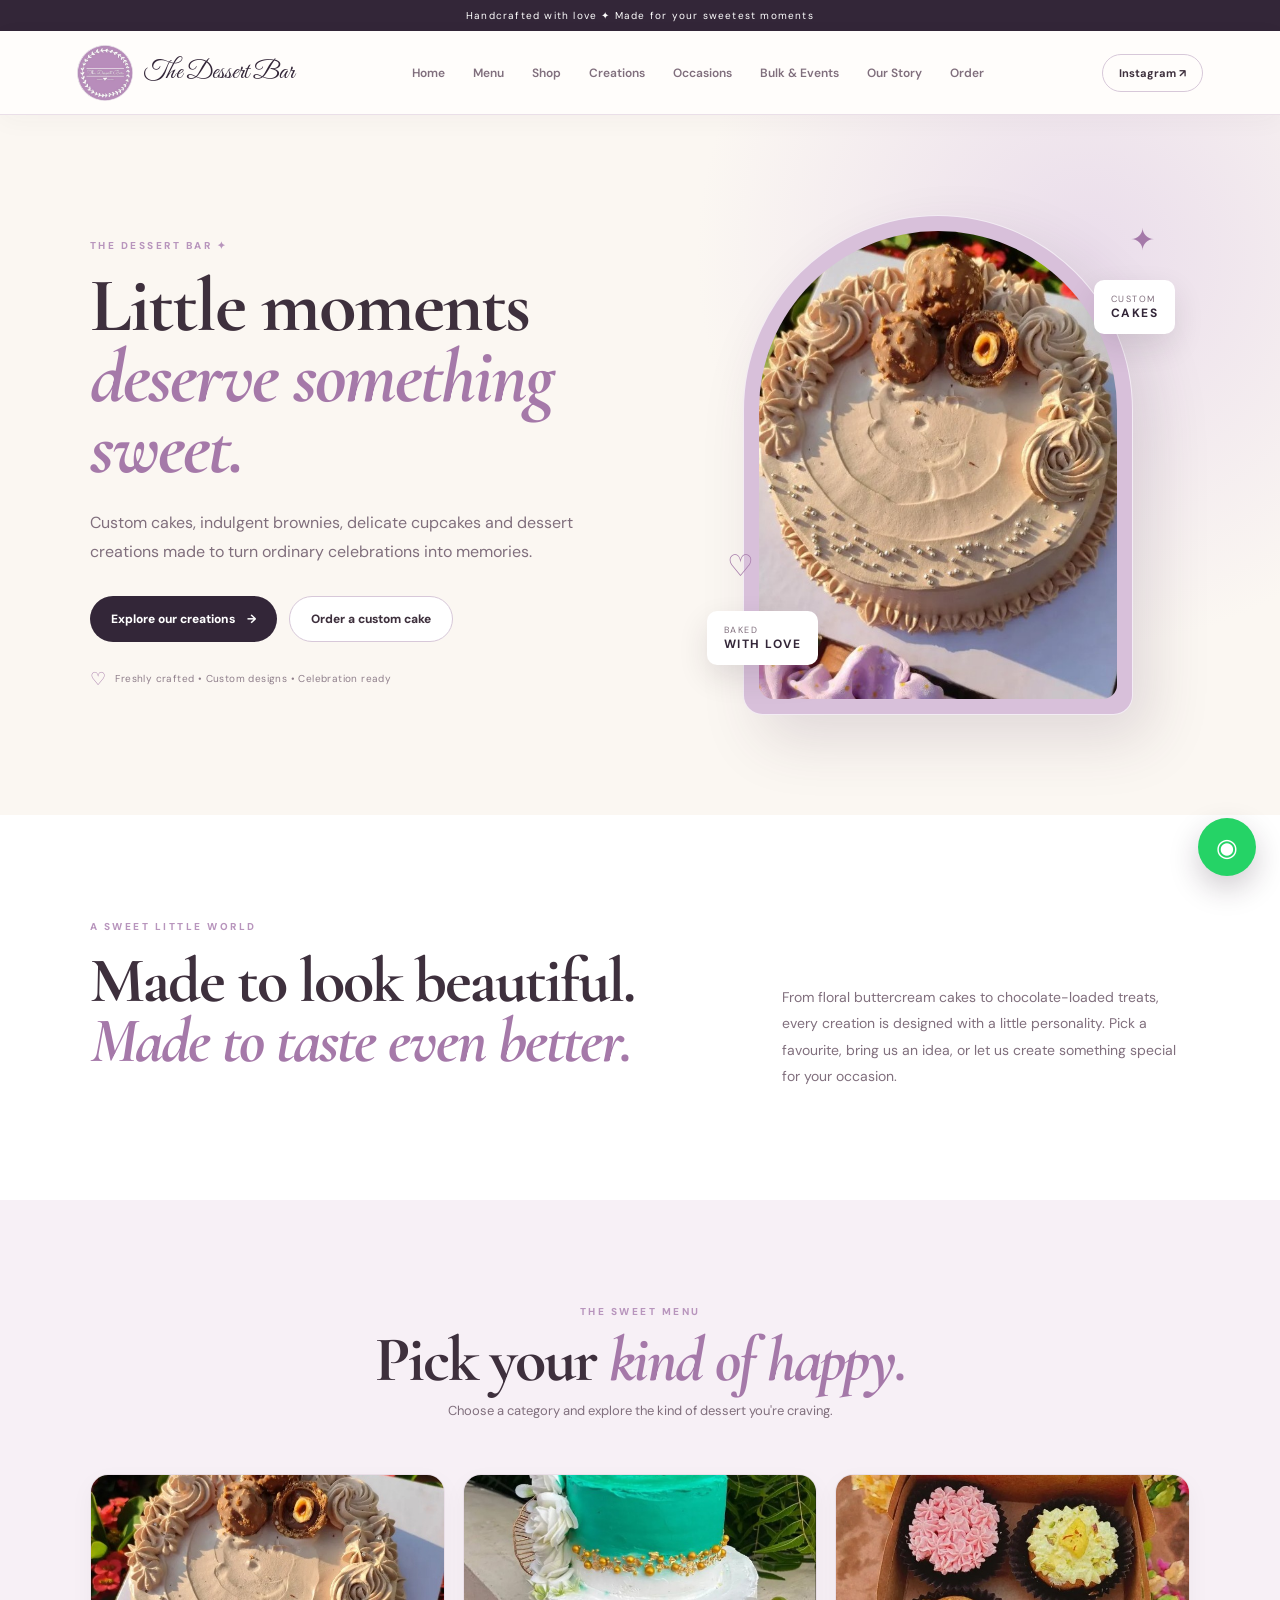
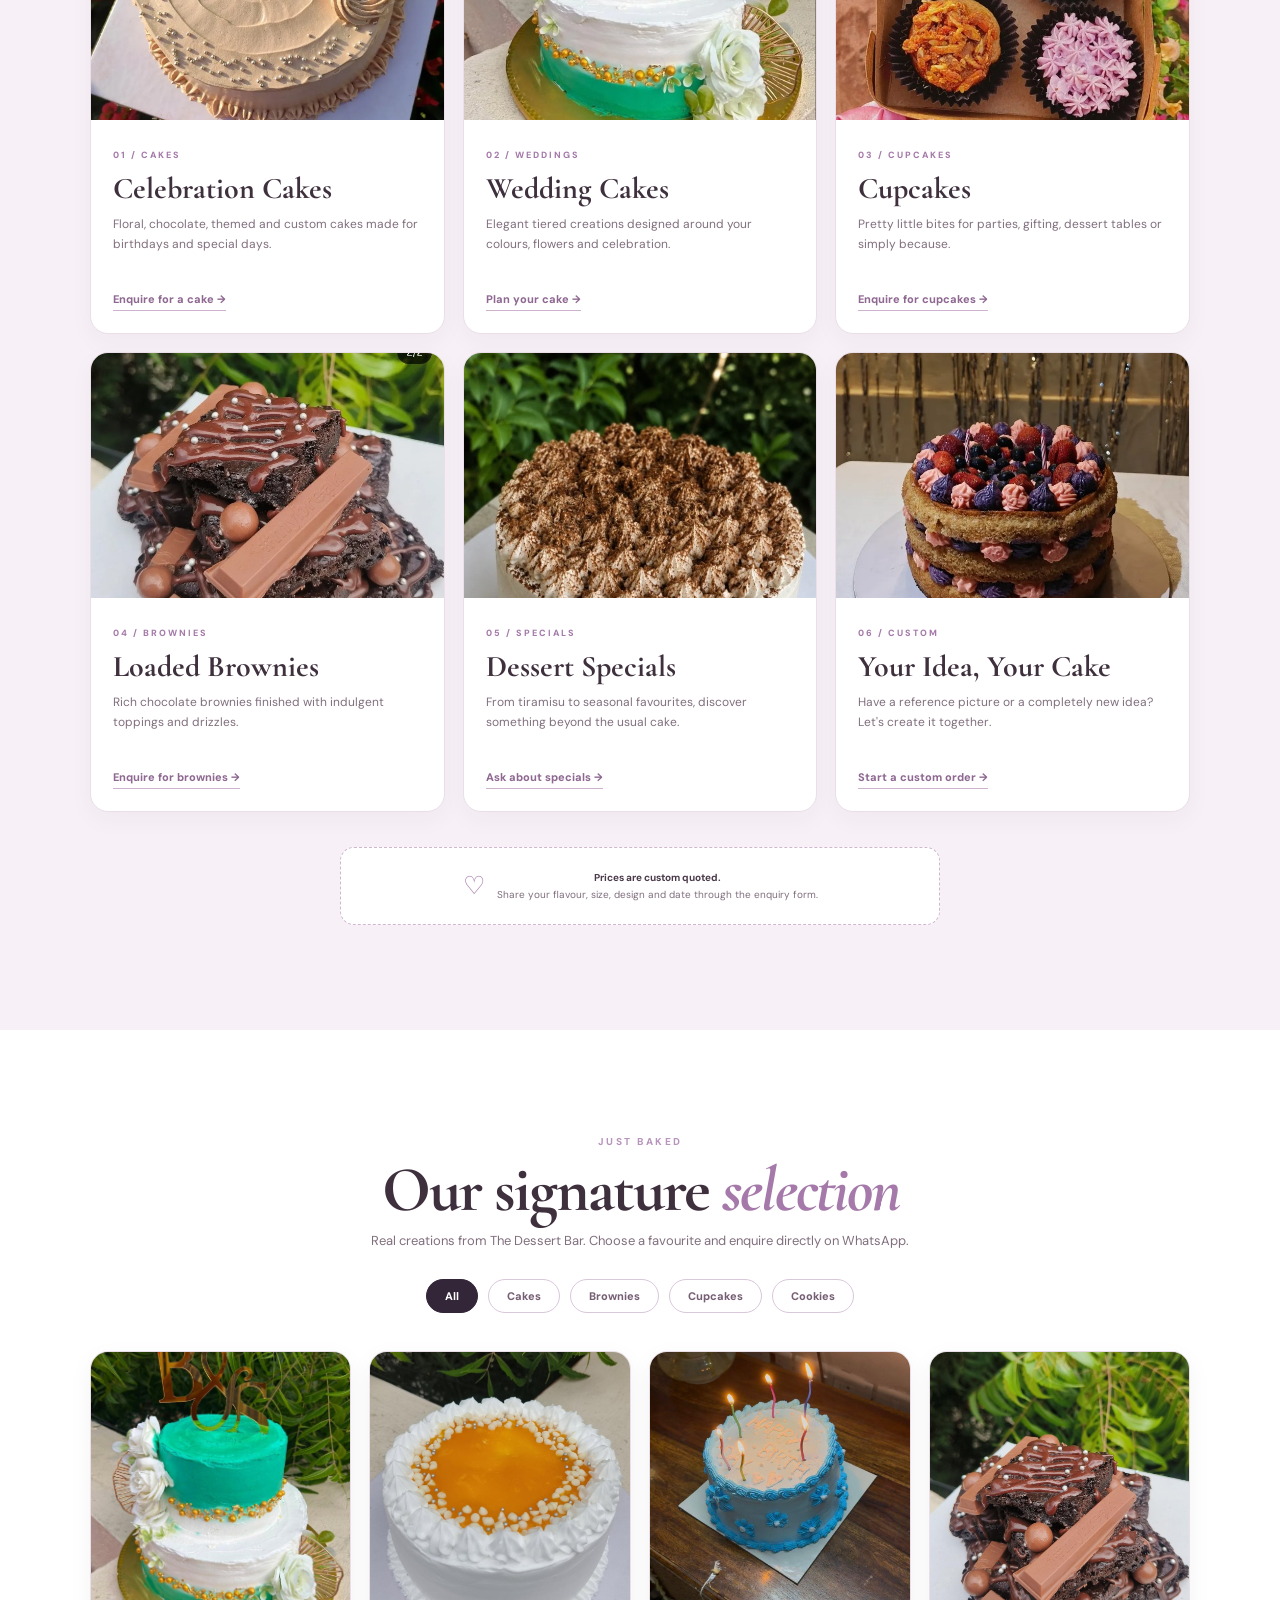
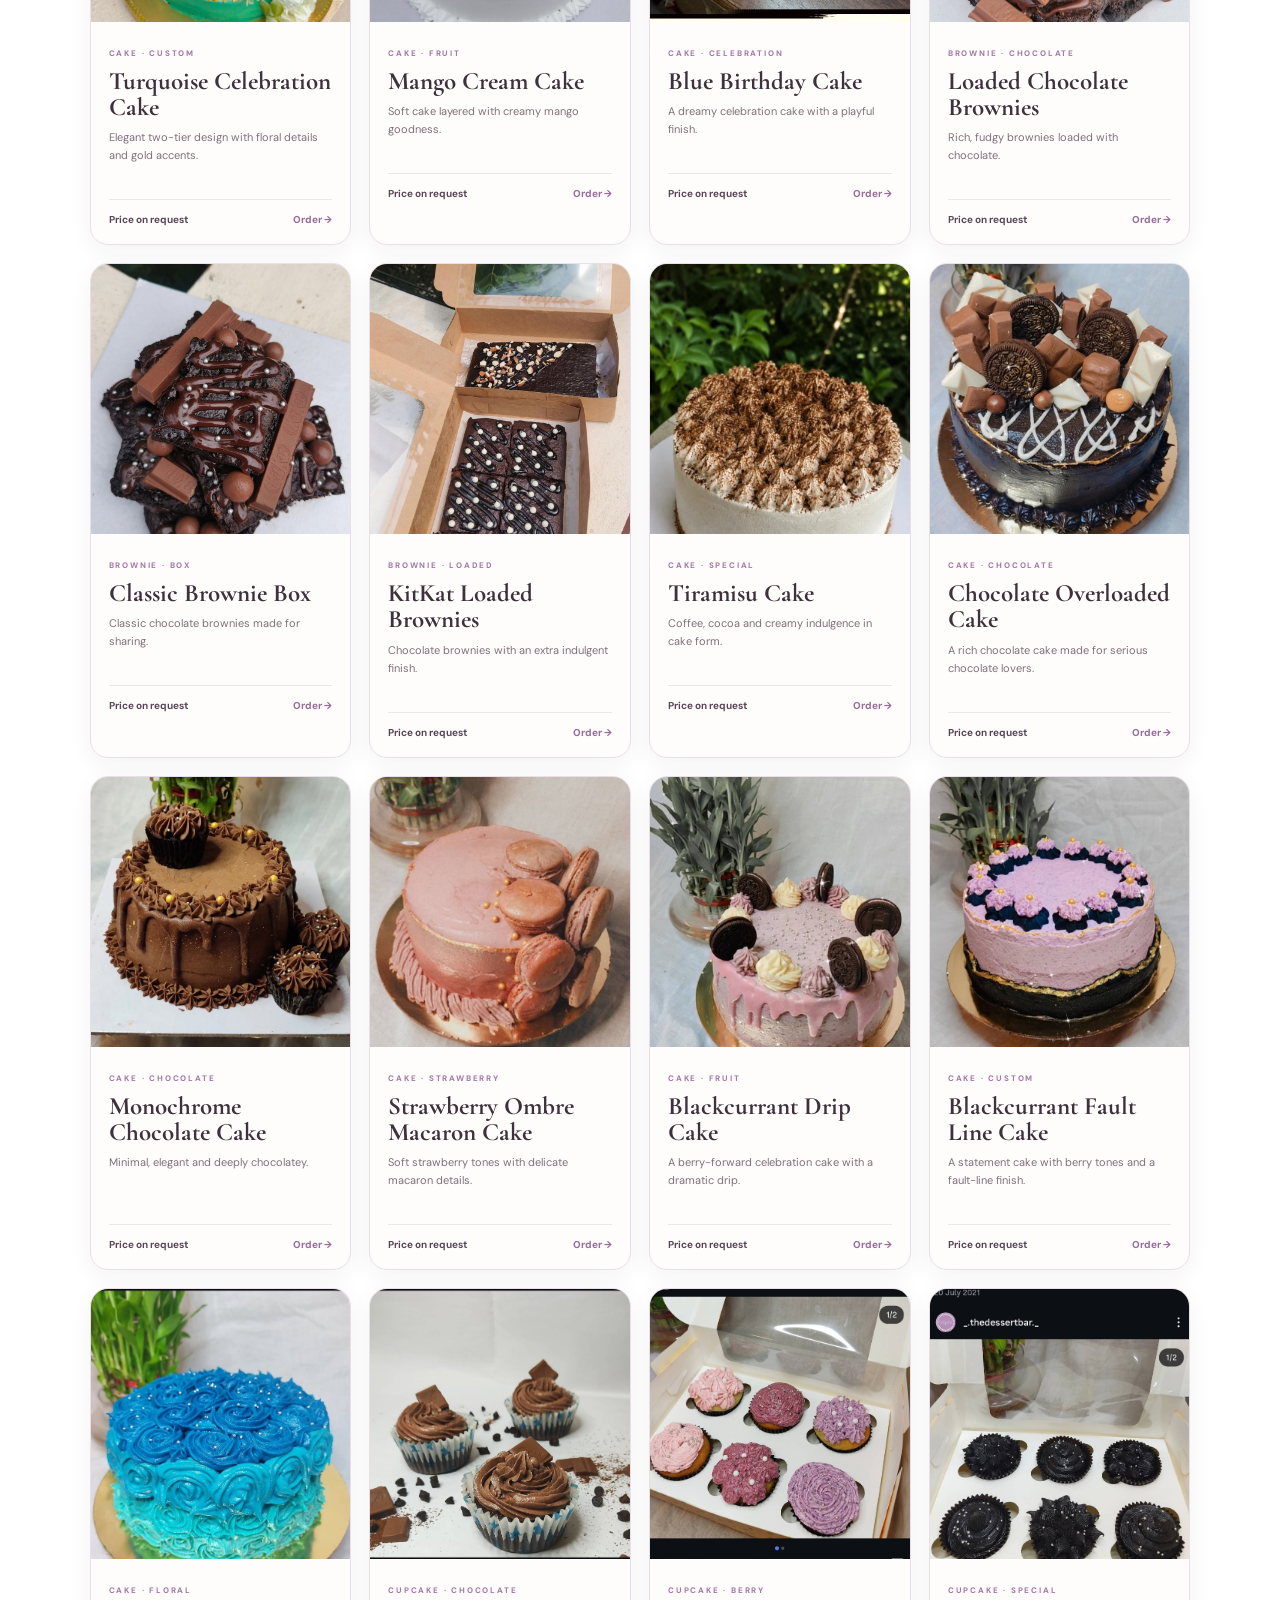
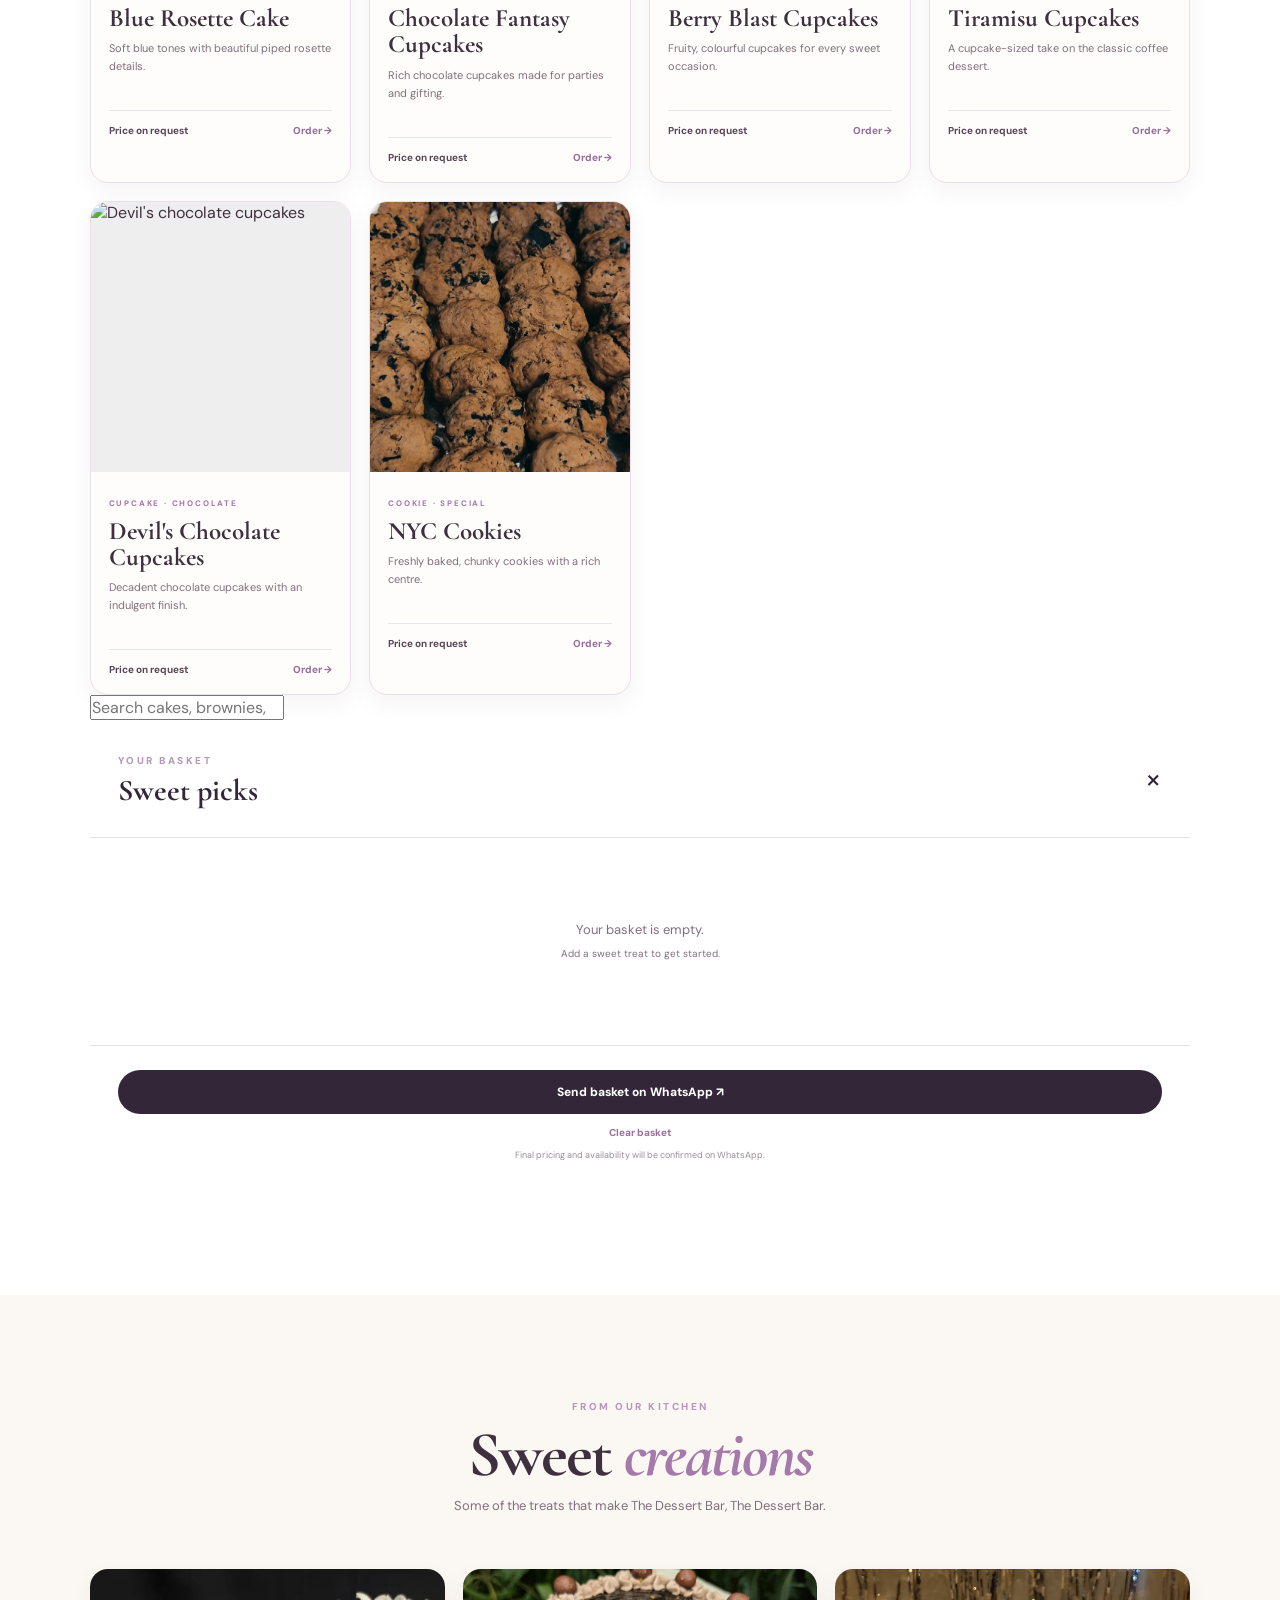
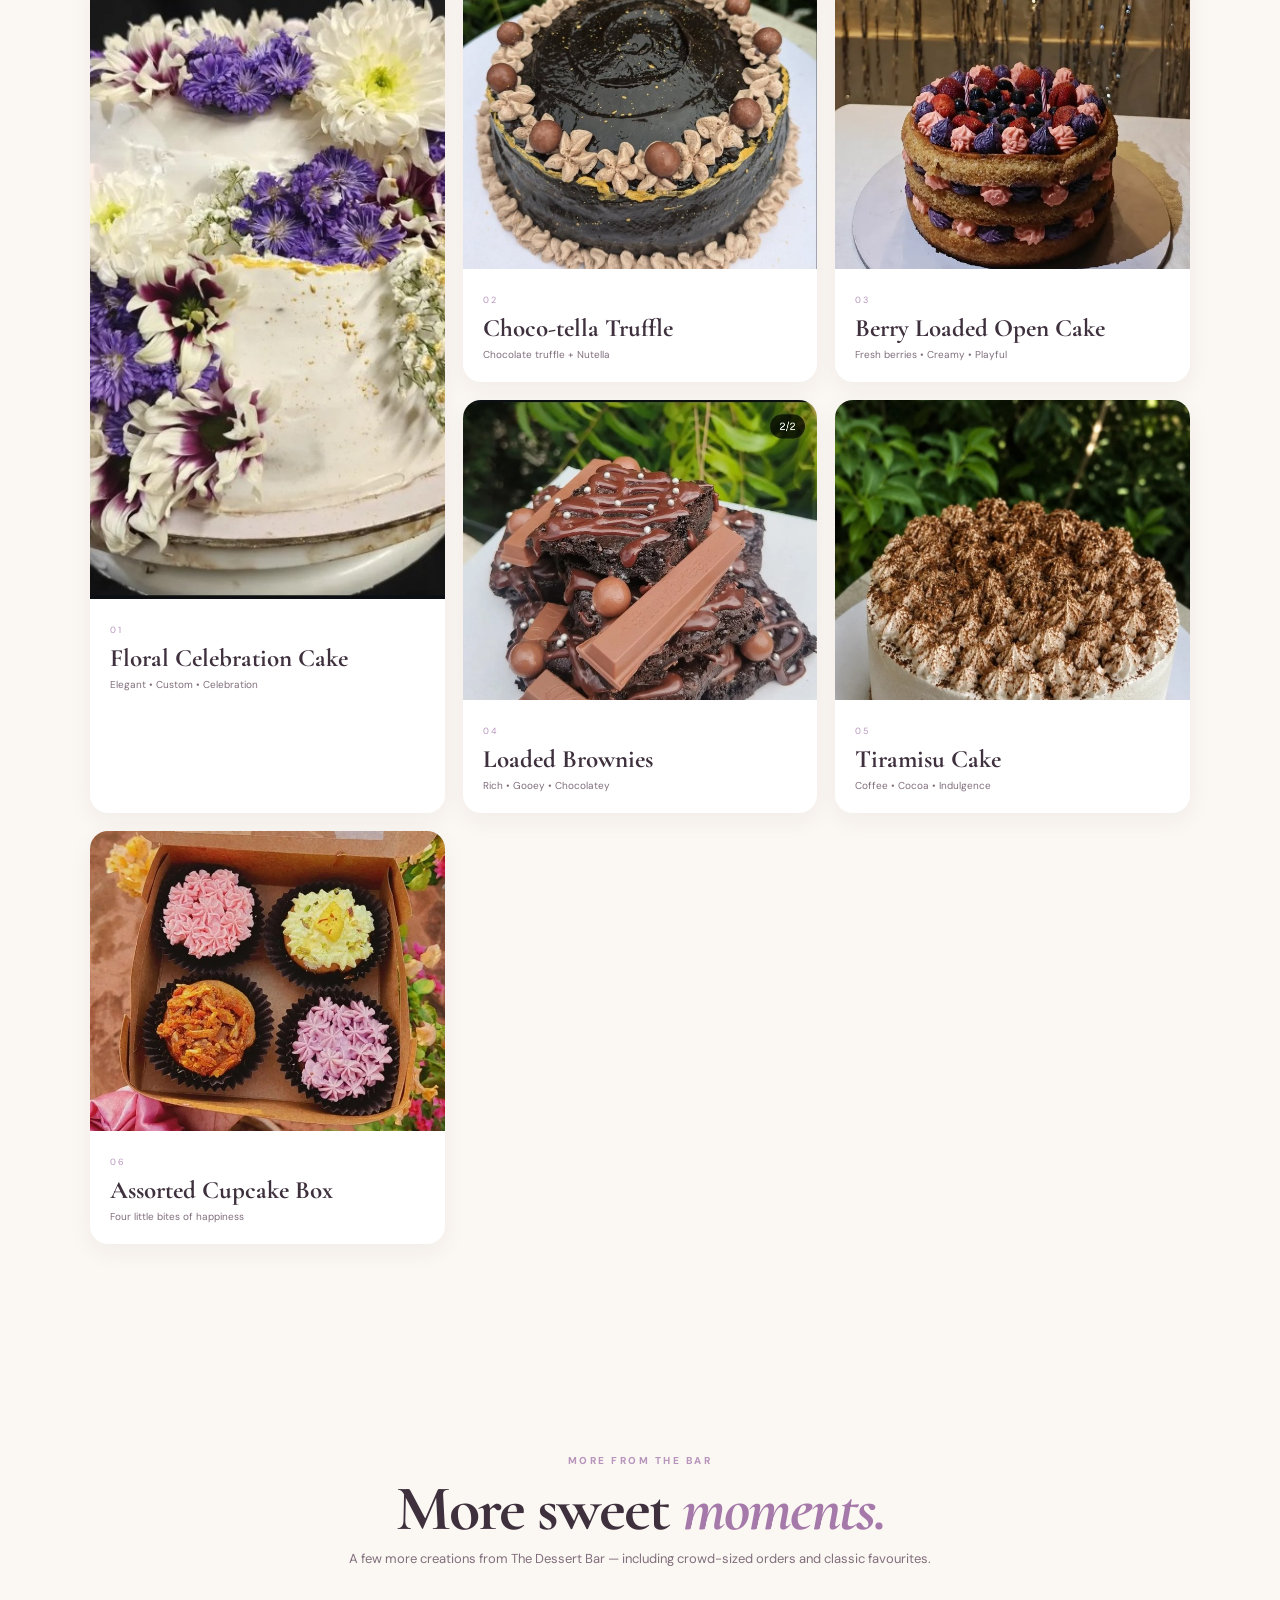
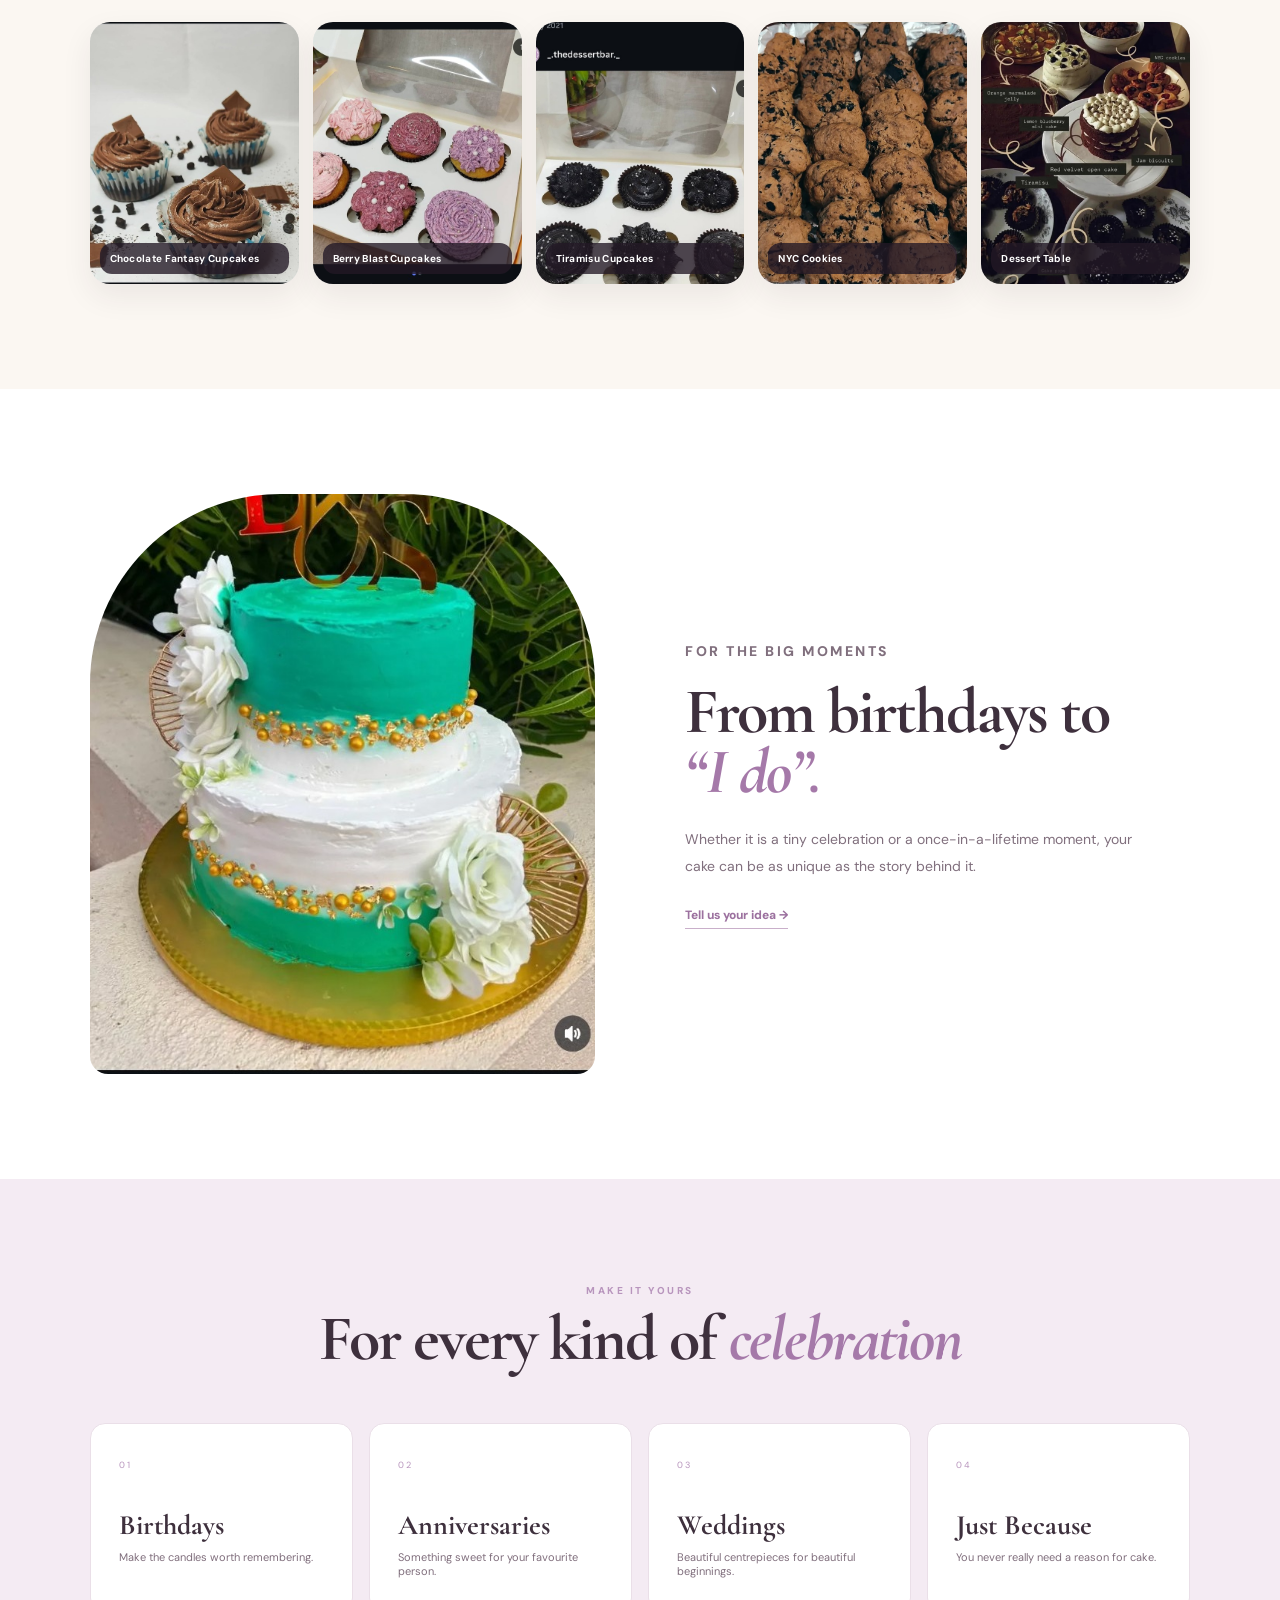
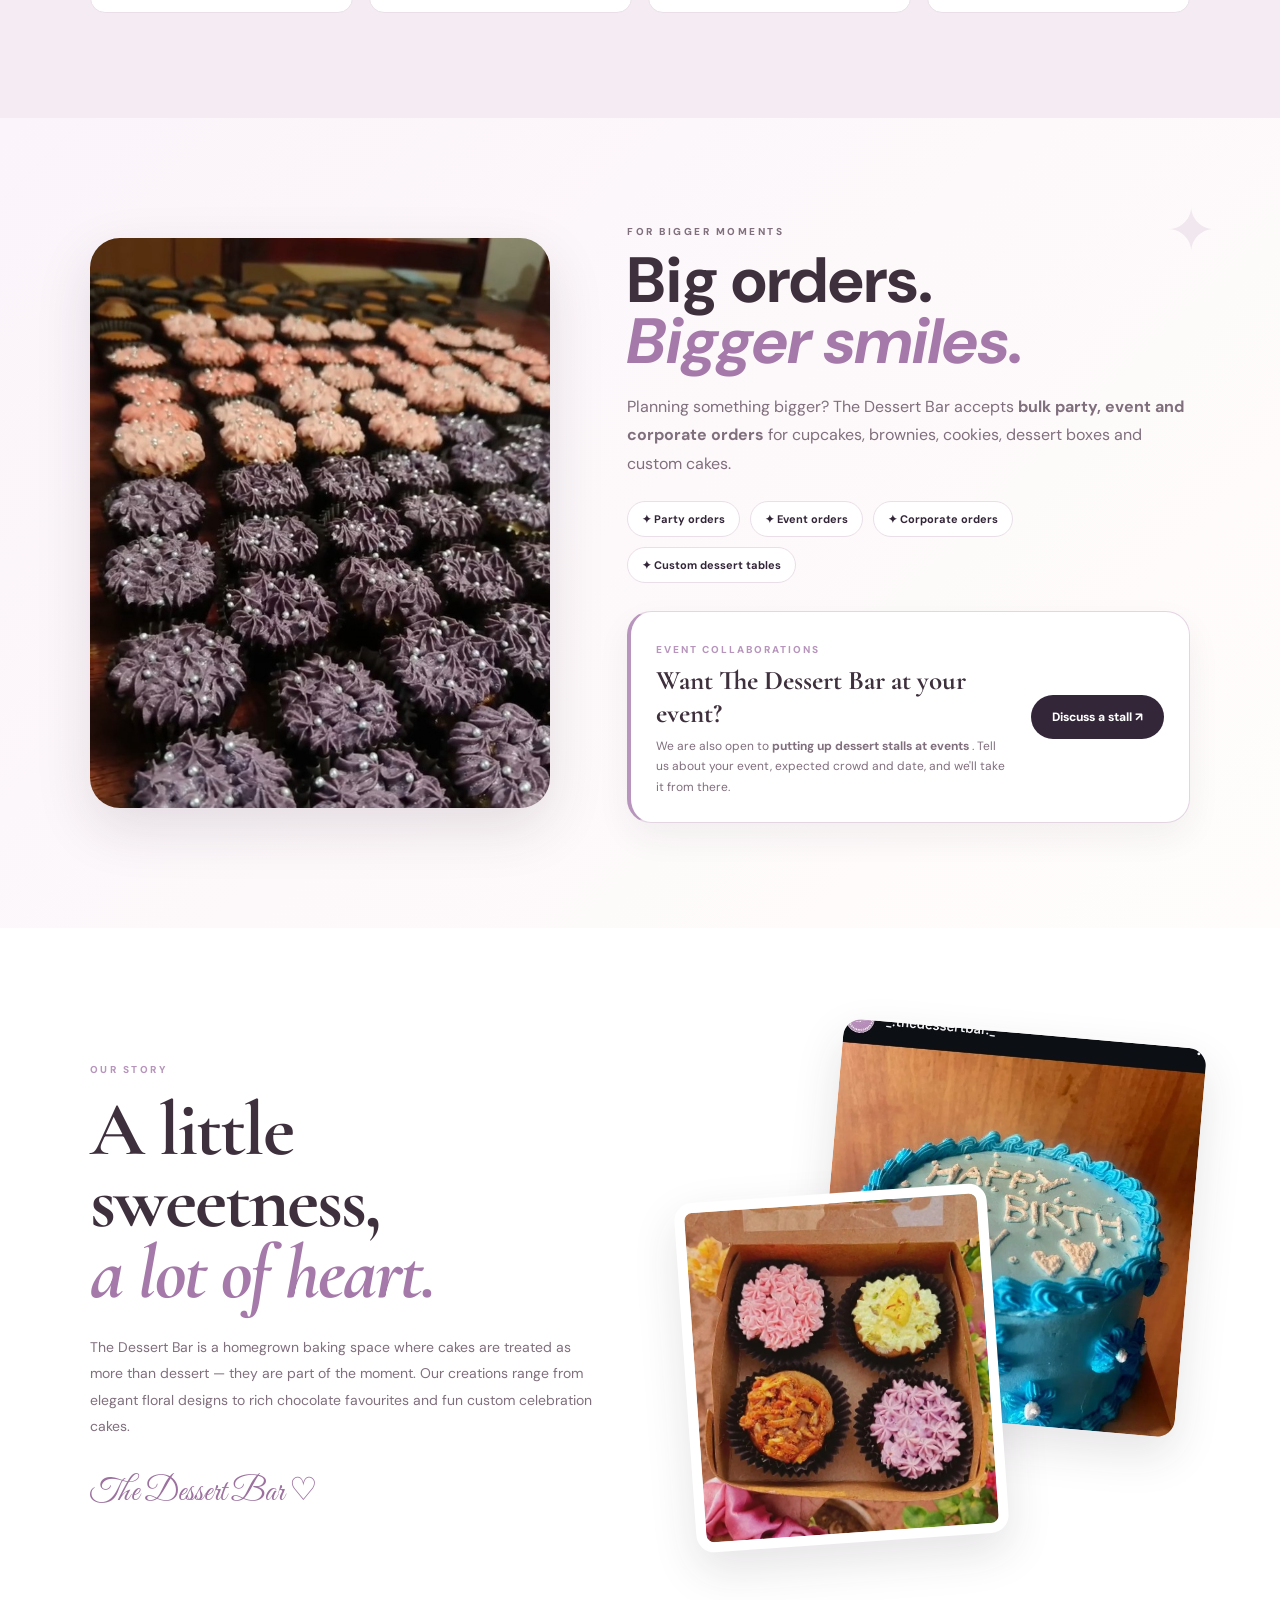
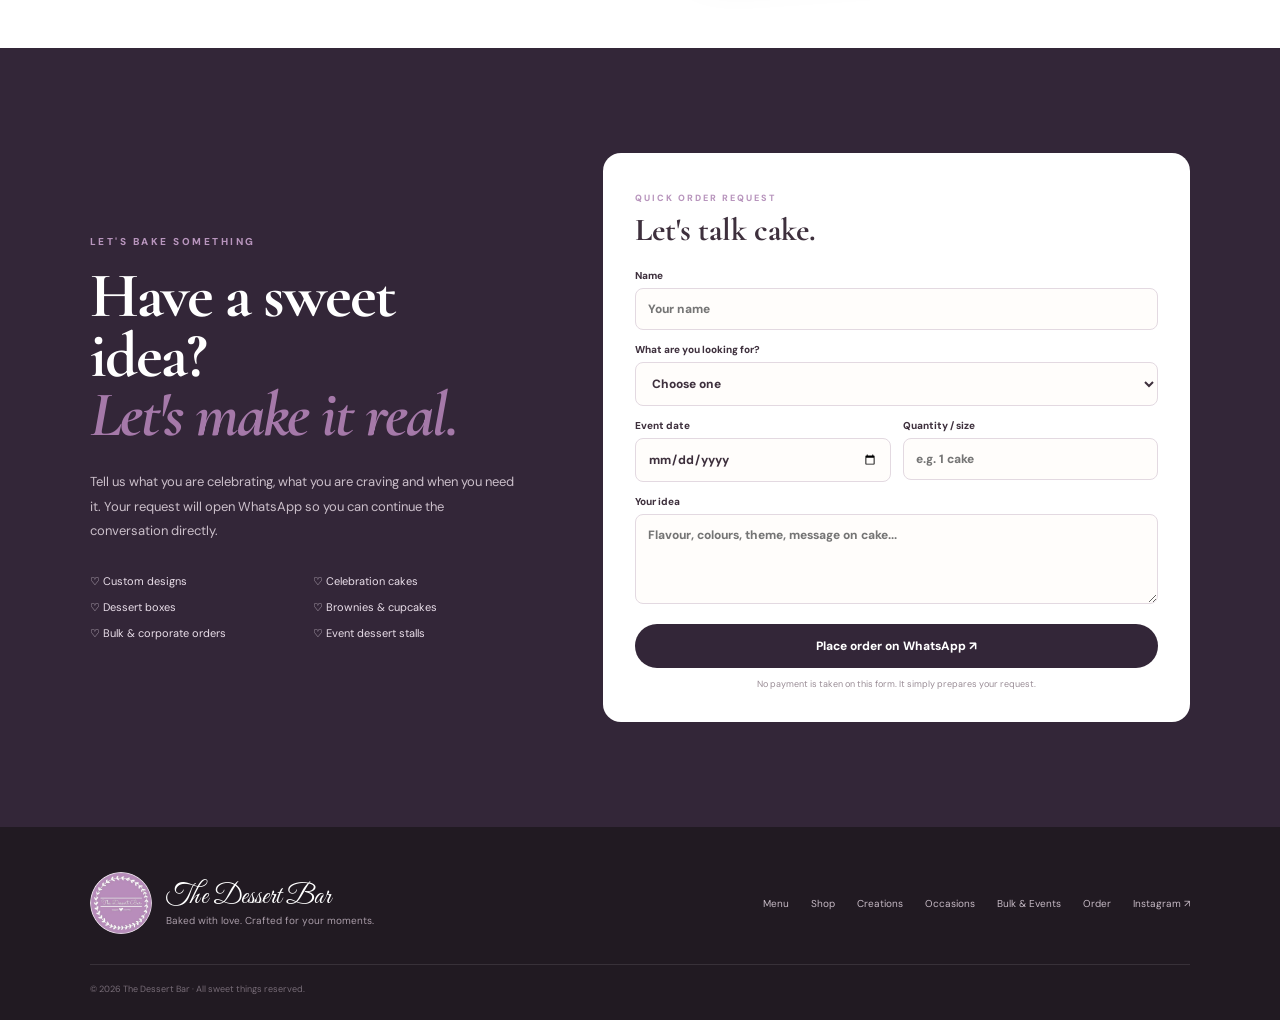
==== commit 5d8888cc: "Update index.html" ====
--- a/index.html
+++ b/index.html
@@ -2,28 +2,37 @@
 <html lang="en">
 <head>
   <meta charset="UTF-8">
+
+  <!-- PHONE FRIENDLY -->
   <meta name="viewport" content="width=device-width, initial-scale=1.0">
+
   <title>The Dessert Bar | Custom Cakes, Cupcakes & Brownies</title>
+
   <meta name="description" content="The Dessert Bar creates handcrafted custom cakes, cupcakes, brownies, cookies and dessert boxes for celebrations, parties, events and corporate orders. Price on request.">
+
   <meta name="keywords" content="The Dessert Bar, custom cakes, celebration cakes, wedding cakes, cupcakes, brownies, dessert boxes, cookies, event desserts, corporate dessert orders">
+
   <meta name="author" content="The Dessert Bar">
   <meta name="robots" content="index, follow, max-image-preview:large">
   <meta name="theme-color" content="#f4e8f5">
 
-  <!-- Search & social sharing -->
+  <!-- SEO -->
   <link rel="canonical" href="https://110228sarvesh-a11y.github.io/thedessertbar/">
+
+  <!-- SOCIAL SHARING -->
   <meta property="og:type" content="website">
   <meta property="og:title" content="The Dessert Bar | Custom Cakes, Cupcakes & Brownies">
   <meta property="og:description" content="Handcrafted cakes, cupcakes, brownies, cookies and custom dessert creations for celebrations, parties and events.">
   <meta property="og:url" content="https://110228sarvesh-a11y.github.io/thedessertbar/">
   <meta property="og:image" content="https://110228sarvesh-a11y.github.io/thedessertbar/images/ferrero-cake.jpg">
   <meta property="og:site_name" content="The Dessert Bar">
+
   <meta name="twitter:card" content="summary_large_image">
   <meta name="twitter:title" content="The Dessert Bar | Custom Cakes, Cupcakes & Brownies">
   <meta name="twitter:description" content="Handcrafted desserts made for your sweetest moments.">
   <meta name="twitter:image" content="https://110228sarvesh-a11y.github.io/thedessertbar/images/ferrero-cake.jpg">
 
-  <!-- Structured data helps search engines understand the business -->
+  <!-- STRUCTURED DATA -->
   <script type="application/ld+json">
   {
     "@context": "https://schema.org",
@@ -33,25 +42,39 @@
     "url": "https://110228sarvesh-a11y.github.io/thedessertbar/",
     "telephone": "+918667607462",
     "image": "https://110228sarvesh-a11y.github.io/thedessertbar/images/ferrero-cake.jpg",
-    "sameAs": ["https://www.instagram.com/_.thedessertbar._"]
+    "sameAs": [
+      "https://www.instagram.com/_.thedessertbar._"
+    ]
   }
   </script>
 
+  <!-- STYLES -->
   <link rel="stylesheet" href="style.css">
+
+  <!-- FONTS -->
   <link rel="preconnect" href="https://fonts.googleapis.com">
   <link rel="preconnect" href="https://fonts.gstatic.com" crossorigin>
+
   <link href="https://fonts.googleapis.com/css2?family=Cormorant+Garamond:wght@500;600;700&family=DM+Sans:wght@400;500;600;700&family=Great+Vibes&display=swap" rel="stylesheet">
 </head>
+
 <body>
 
-  <div class="announcement">Handcrafted with love ✦ Made for your sweetest moments</div>
-
+  <!-- ANNOUNCEMENT -->
+  <div class="announcement">
+    Handcrafted with love ✦ Made for your sweetest moments
+  </div>
+
+
+  <!-- HEADER -->
   <header class="site-header">
+
     <a href="#home" class="brand">
       <img src="images/logo-clean.png" alt="The Dessert Bar logo">
       <span>The Dessert Bar</span>
     </a>
 
+    <!-- DESKTOP / MOBILE NAV -->
     <nav id="mainNav">
       <a href="#home">Home</a>
       <a href="#menu">Menu</a>
@@ -63,483 +86,2044 @@
       <a href="#order">Order</a>
     </nav>
 
-    <a class="instagram-btn" href="https://www.instagram.com/_.thedessertbar._" target="_blank" rel="noopener">
+    <a
+      class="instagram-btn"
+      href="https://www.instagram.com/_.thedessertbar._"
+      target="_blank"
+      rel="noopener">
       Instagram ↗
     </a>
 
-    <button class="menu-btn" aria-label="Open menu" onclick="toggleMenu()">☰</button>
+    <!-- MOBILE MENU BUTTON -->
+    <button
+      class="menu-btn"
+      aria-label="Open menu"
+      aria-expanded="false"
+      onclick="toggleMenu()">
+      ☰
+    </button>
+
   </header>
 
+
   <main>
+
+    <!-- HERO -->
     <section class="hero" id="home">
+
       <div class="hero-copy">
-        <p class="eyebrow">THE DESSERT BAR ✦</p>
-        <h1>Little moments<br><em>deserve something sweet.</em></h1>
+
+        <p class="eyebrow">
+          THE DESSERT BAR ✦
+        </p>
+
+        <h1>
+          Little moments<br>
+          <em>deserve something sweet.</em>
+        </h1>
+
         <p class="hero-text">
           Custom cakes, indulgent brownies, delicate cupcakes and dessert creations
           made to turn ordinary celebrations into memories.
         </p>
+
         <div class="hero-actions">
-          <a href="#creations" class="btn primary">Explore our creations <span>→</span></a>
-          <a href="#order" class="btn ghost">Order a custom cake</a>
+
+          <a href="#creations" class="btn primary">
+            Explore our creations
+            <span>→</span>
+          </a>
+
+          <a href="#order" class="btn ghost">
+            Order a custom cake
+          </a>
+
         </div>
+
         <div class="mini-note">
           <span>♡</span>
           Freshly crafted • Custom designs • Celebration ready
         </div>
-      </div>
+
+      </div>
+
 
       <div class="hero-art">
+
         <div class="arch">
-          <img src="images/ferrero-cake.jpg" alt="Nutella Ferrero cake">
+          <img
+            src="images/ferrero-cake.jpg"
+            alt="Nutella Ferrero cake">
         </div>
-        <div class="floating-tag top">CUSTOM<br><b>CAKES</b></div>
-        <div class="floating-tag bottom">BAKED<br><b>WITH LOVE</b></div>
+
+        <div class="floating-tag top">
+          CUSTOM<br>
+          <b>CAKES</b>
+        </div>
+
+        <div class="floating-tag bottom">
+          BAKED<br>
+          <b>WITH LOVE</b>
+        </div>
+
         <div class="doodle one">✦</div>
         <div class="doodle two">♡</div>
-      </div>
+
+      </div>
+
     </section>
 
+
+    <!-- INTRO -->
     <section class="intro section">
+
       <div>
-        <p class="eyebrow">A SWEET LITTLE WORLD</p>
-        <h2>Made to look beautiful.<br><em>Made to taste even better.</em></h2>
-      </div>
+
+        <p class="eyebrow">
+          A SWEET LITTLE WORLD
+        </p>
+
+        <h2>
+          Made to look beautiful.<br>
+          <em>Made to taste even better.</em>
+        </h2>
+
+      </div>
+
       <p>
         From floral buttercream cakes to chocolate-loaded treats, every creation
         is designed with a little personality. Pick a favourite, bring us an idea,
         or let us create something special for your occasion.
       </p>
+
     </section>
 
 
+    <!-- MENU -->
     <section class="menu section" id="menu">
+
       <div class="section-heading">
-        <p class="eyebrow">THE SWEET MENU</p>
-        <h2>Pick your <em>kind of happy.</em></h2>
-        <p>Choose a category and explore the kind of dessert you're craving.</p>
-      </div>
+
+        <p class="eyebrow">
+          THE SWEET MENU
+        </p>
+
+        <h2>
+          Pick your <em>kind of happy.</em>
+        </h2>
+
+        <p>
+          Choose a category and explore the kind of dessert you're craving.
+        </p>
+
+      </div>
+
 
       <div class="menu-grid">
+
+
+        <!-- CAKES -->
         <article class="menu-card">
-          <div class="menu-photo"><img src="images/ferrero-cake.jpg" alt="Custom celebration cake"></div>
+
+          <div class="menu-photo">
+            <img
+              src="images/ferrero-cake.jpg"
+              alt="Custom celebration cake">
+          </div>
+
           <div class="menu-card-body">
-            <span class="menu-number">01 / CAKES</span>
-            <h3>Celebration Cakes</h3>
-            <p>Floral, chocolate, themed and custom cakes made for birthdays and special days.</p>
-            <a href="#order" class="menu-link" data-product="Celebration Cake">Enquire for a cake →</a>
-          </div>
-        </article>
-
+
+            <span class="menu-number">
+              01 / CAKES
+            </span>
+
+            <h3>
+              Celebration Cakes
+            </h3>
+
+            <p>
+              Floral, chocolate, themed and custom cakes made for birthdays and special days.
+            </p>
+
+            <a
+              href="#order"
+              class="menu-link"
+              data-product="Celebration Cake">
+              Enquire for a cake →
+            </a>
+
+          </div>
+
+        </article>
+
+
+        <!-- WEDDING -->
         <article class="menu-card">
-          <div class="menu-photo"><img src="images/wedding-cake.jpg" alt="Two tier wedding cake"></div>
+
+          <div class="menu-photo">
+            <img
+              src="images/wedding-cake.jpg"
+              alt="Two tier wedding cake">
+          </div>
+
           <div class="menu-card-body">
-            <span class="menu-number">02 / WEDDINGS</span>
-            <h3>Wedding Cakes</h3>
-            <p>Elegant tiered creations designed around your colours, flowers and celebration.</p>
-            <a href="#order" class="menu-link" data-product="Wedding Cake">Plan your cake →</a>
-          </div>
-        </article>
-
+
+            <span class="menu-number">
+              02 / WEDDINGS
+            </span>
+
+            <h3>
+              Wedding Cakes
+            </h3>
+
+            <p>
+              Elegant tiered creations designed around your colours, flowers and celebration.
+            </p>
+
+            <a
+              href="#order"
+              class="menu-link"
+              data-product="Wedding Cake">
+              Plan your cake →
+            </a>
+
+          </div>
+
+        </article>
+
+
+        <!-- CUPCAKES -->
         <article class="menu-card">
-          <div class="menu-photo"><img src="images/cupcake-box.jpg" alt="Assorted cupcakes"></div>
+
+          <div class="menu-photo">
+            <img
+              src="images/cupcake-box.jpg"
+              alt="Assorted cupcakes">
+          </div>
+
           <div class="menu-card-body">
-            <span class="menu-number">03 / CUPCAKES</span>
-            <h3>Cupcakes</h3>
-            <p>Pretty little bites for parties, gifting, dessert tables or simply because.</p>
-            <a href="#order" class="menu-link" data-product="Cupcakes">Enquire for cupcakes →</a>
-          </div>
-        </article>
-
+
+            <span class="menu-number">
+              03 / CUPCAKES
+            </span>
+
+            <h3>
+              Cupcakes
+            </h3>
+
+            <p>
+              Pretty little bites for parties, gifting, dessert tables or simply because.
+            </p>
+
+            <a
+              href="#order"
+              class="menu-link"
+              data-product="Cupcakes">
+              Enquire for cupcakes →
+            </a>
+
+          </div>
+
+        </article>
+
+
+        <!-- BROWNIES -->
         <article class="menu-card">
-          <div class="menu-photo"><img src="images/brownies.jpg" alt="Loaded chocolate brownies"></div>
+
+          <div class="menu-photo">
+            <img
+              src="images/brownies.jpg"
+              alt="Loaded chocolate brownies">
+          </div>
+
           <div class="menu-card-body">
-            <span class="menu-number">04 / BROWNIES</span>
-            <h3>Loaded Brownies</h3>
-            <p>Rich chocolate brownies finished with indulgent toppings and drizzles.</p>
-            <a href="#order" class="menu-link" data-product="Loaded Brownies">Enquire for brownies →</a>
-          </div>
-        </article>
-
+
+            <span class="menu-number">
+              04 / BROWNIES
+            </span>
+
+            <h3>
+              Loaded Brownies
+            </h3>
+
+            <p>
+              Rich chocolate brownies finished with indulgent toppings and drizzles.
+            </p>
+
+            <a
+              href="#order"
+              class="menu-link"
+              data-product="Loaded Brownies">
+              Enquire for brownies →
+            </a>
+
+          </div>
+
+        </article>
+
+
+        <!-- SPECIALS -->
         <article class="menu-card">
-          <div class="menu-photo"><img class="zoomable" src="images/tiramisu.jpg" alt="Tiramisu cake"></div>
+
+          <div class="menu-photo">
+
+            <img
+              class="zoomable"
+              src="images/tiramisu.jpg"
+              alt="Tiramisu cake">
+
+          </div>
+
           <div class="menu-card-body">
-            <span class="menu-number">05 / SPECIALS</span>
-            <h3>Dessert Specials</h3>
-            <p>From tiramisu to seasonal favourites, discover something beyond the usual cake.</p>
-            <a href="#order" class="menu-link" data-product="Dessert Special">Ask about specials →</a>
-          </div>
-        </article>
-
+
+            <span class="menu-number">
+              05 / SPECIALS
+            </span>
+
+            <h3>
+              Dessert Specials
+            </h3>
+
+            <p>
+              From tiramisu to seasonal favourites, discover something beyond the usual cake.
+            </p>
+
+            <a
+              href="#order"
+              class="menu-link"
+              data-product="Dessert Special">
+              Ask about specials →
+            </a>
+
+          </div>
+
+        </article>
+
+
+        <!-- CUSTOM -->
         <article class="menu-card">
-          <div class="menu-photo"><img src="images/berry-cake.jpg" alt="Berry loaded cake"></div>
+
+          <div class="menu-photo">
+
+            <img
+              src="images/berry-cake.jpg"
+              alt="Berry loaded cake">
+
+          </div>
+
           <div class="menu-card-body">
-            <span class="menu-number">06 / CUSTOM</span>
-            <h3>Your Idea, Your Cake</h3>
-            <p>Have a reference picture or a completely new idea? Let's create it together.</p>
-            <a href="#order" class="menu-link" data-product="Custom Cake">Start a custom order →</a>
-          </div>
-        </article>
-      </div>
+
+            <span class="menu-number">
+              06 / CUSTOM
+            </span>
+
+            <h3>
+              Your Idea, Your Cake
+            </h3>
+
+            <p>
+              Have a reference picture or a completely new idea? Let's create it together.
+            </p>
+
+            <a
+              href="#order"
+              class="menu-link"
+              data-product="Custom Cake">
+              Start a custom order →
+            </a>
+
+          </div>
+
+        </article>
+
+      </div>
+
 
       <div class="menu-note">
+
         <span>♡</span>
-        <div><strong>Prices are custom quoted.</strong><br>Share your flavour, size, design and date through the enquiry form.</div>
-      </div>
+
+        <div>
+          <strong>Prices are custom quoted.</strong>
+          <br>
+          Share your flavour, size, design and date through the enquiry form.
+        </div>
+
+      </div>
+
     </section>
 
-    <section class="signature-menu section" id="signature-menu">
+
+    <!-- SIGNATURE MENU -->
+    <section
+      class="signature-menu section"
+      id="signature-menu">
+
       <div class="section-heading">
-        <p class="eyebrow">JUST BAKED</p>
-        <h2>Our signature <em>selection</em></h2>
-        <p>Real creations from The Dessert Bar. Choose a favourite and enquire directly on WhatsApp.</p>
-      </div>
-
-      <div class="filter-bar" aria-label="Filter desserts">
-        <button class="filter active" data-filter="all">All</button>
-        <button class="filter" data-filter="cake">Cakes</button>
-        <button class="filter" data-filter="brownie">Brownies</button>
-      </div>
+
+        <p class="eyebrow">
+          JUST BAKED
+        </p>
+
+        <h2>
+          Our signature <em>selection</em>
+        </h2>
+
+        <p>
+          Real creations from The Dessert Bar.
+          Choose a favourite and enquire directly on WhatsApp.
+        </p>
+
+      </div>
+
+
+      <div
+        class="filter-bar"
+        aria-label="Filter desserts">
+
+        <button
+          class="filter active"
+          data-filter="all">
+          All
+        </button>
+
+        <button
+          class="filter"
+          data-filter="cake">
+          Cakes
+        </button>
+
+        <button
+          class="filter"
+          data-filter="brownie">
+          Brownies
+        </button>
+
+        <button
+          class="filter"
+          data-filter="cupcake">
+          Cupcakes
+        </button>
+
+        <button
+          class="filter"
+          data-filter="cookie">
+          Cookies
+        </button>
+
+      </div>
+
 
       <div class="signature-grid">
-        <article class="signature-card" data-category="cake">
-          <div class="signature-photo"><img src="images/signature-tiered.jpg" alt="Turquoise and white two tier celebration cake"></div>
-          <div class="signature-body"><span>CAKE · CUSTOM</span><h3>Turquoise Celebration Cake</h3><p>Elegant two-tier design with floral details and gold accents.</p><div class="card-bottom"><strong>Price on request</strong><a href="#order" class="order-mini" data-product="Turquoise Celebration Cake">Order →</a></div></div>
-        </article>
-
-        <article class="signature-card" data-category="cake">
-          <div class="signature-photo"><img src="images/mango-cream-cake.jpg" alt="White cream cake with mango topping"></div>
-          <div class="signature-body"><span>CAKE · FRUIT</span><h3>Mango Cream Cake</h3><p>Soft cream finish with a bright mango topping and delicate decoration.</p><div class="card-bottom"><strong>Price on request</strong><a href="#order" class="order-mini" data-product="Mango Cream Cake">Order →</a></div></div>
-        </article>
-
-        <article class="signature-card" data-category="cake">
-          <div class="signature-photo"><img src="images/blue-birthday-new.jpg" alt="Blue birthday cake with candles"></div>
-          <div class="signature-body"><span>CAKE · BIRTHDAY</span><h3>Blue Birthday Cake</h3><p>A cheerful blue celebration cake finished with piped flowers and a personal message.</p><div class="card-bottom"><strong>Price on request</strong><a href="#order" class="order-mini" data-product="Blue Birthday Cake">Order →</a></div></div>
-        </article>
-
-        <article class="signature-card" data-category="cake">
-          <div class="signature-photo"><img src="images/black-chocolate-cake.jpg" alt="Black chocolate celebration cake with chocolate decorations"></div>
-          <div class="signature-body"><span>CAKE · CHOCOLATE</span><h3>Black Chocolate Cake</h3><p>A bold chocolate design finished with creamy swirls, chocolate pieces and gold touches.</p><div class="card-bottom"><strong>Price on request</strong><a href="#order" class="order-mini" data-product="Black Chocolate Cake">Order →</a></div></div>
-        </article>
-
-        <article class="signature-card" data-category="brownie">
-          <div class="signature-photo"><img src="images/kitkat-brownies.jpg" alt="Loaded chocolate brownies topped with chocolate bars"></div>
-          <div class="signature-body"><span>BROWNIE · LOADED</span><h3>Chocolate Bar Brownies</h3><p>Fudgy brownies loaded with chocolate drizzle, chocolate bars and crunchy toppings.</p><div class="card-bottom"><strong>Price on request</strong><a href="#order" class="order-mini" data-product="Chocolate Bar Brownies">Order →</a></div></div>
-        </article>
-
-        <article class="signature-card" data-category="brownie">
-          <div class="signature-photo"><img src="images/loaded-brownies.jpg" alt="Loaded chocolate brownies with drizzle and chocolate pieces"></div>
-          <div class="signature-body"><span>BROWNIE · LOADED</span><h3>Loaded Chocolate Brownies</h3><p>Rich chocolate brownies finished with glossy drizzle, chocolate bites and silver pearls.</p><div class="card-bottom"><strong>Price on request</strong><a href="#order" class="order-mini" data-product="Loaded Chocolate Brownies">Order →</a></div></div>
-        </article>
-
-        <article class="signature-card" data-category="brownie">
-          <div class="signature-photo"><img src="images/classic-brownies.jpg" alt="Classic chocolate brownies with white chocolate chips"></div>
-          <div class="signature-body"><span>BROWNIE · BOX</span><h3>Classic Brownie Box</h3><p>Dark, fudgy brownies finished with chocolate drizzle and white chocolate chips.</p><div class="card-bottom"><strong>Price on request</strong><a href="#order" class="order-mini" data-product="Classic Brownie Box">Order →</a></div></div>
-        </article>
-
-        <article class="signature-card" data-category="brownie">
-          <div class="signature-photo"><img src="images/brownie-box.jpg" alt="Brownie boxes ready for delivery"></div>
-          <div class="signature-body"><span>BROWNIE · GIFTING</span><h3>Brownie Gift Box</h3><p>Freshly packed brownies made for gifting, parties and sweet little surprises.</p><div class="card-bottom"><strong>Price on request</strong><a href="#order" class="order-mini" data-product="Brownie Gift Box">Order →</a></div></div>
-        </article>
-      </div>
-
-      <div class="catalog-note">♡ Prices and availability depend on flavour, size, design and quantity. Enquire on WhatsApp for the current menu.</div>
+
+
+        <article
+          class="signature-card"
+          data-category="cake">
+
+          <div class="signature-photo">
+            <img
+              src="images/signature-tiered.jpg"
+              alt="Turquoise and white two tier celebration cake">
+          </div>
+
+          <div class="signature-body">
+
+            <span>CAKE · CUSTOM</span>
+
+            <h3>
+              Turquoise Celebration Cake
+            </h3>
+
+            <p>
+              Elegant two-tier design with floral details and gold accents.
+            </p>
+
+            <div class="card-bottom">
+
+              <strong>
+                Price on request
+              </strong>
+
+              <a
+                href="#order"
+                class="order-mini"
+                data-product="Turquoise Celebration Cake">
+                Order →
+              </a>
+
+            </div>
+
+          </div>
+
+        </article>
+
+
+        <article
+          class="signature-card"
+          data-category="cake">
+
+          <div class="signature-photo">
+
+            <img
+              src="images/mango-cream-cake.jpg"
+              alt="Mango cream cake">
+
+          </div>
+
+          <div class="signature-body">
+
+            <span>CAKE · FRUIT</span>
+
+            <h3>
+              Mango Cream Cake
+            </h3>
+
+            <p>
+              Soft cake layered with creamy mango goodness.
+            </p>
+
+            <div class="card-bottom">
+
+              <strong>
+                Price on request
+              </strong>
+
+              <a
+                href="#order"
+                class="order-mini"
+                data-product="Mango Cream Cake">
+                Order →
+              </a>
+
+            </div>
+
+          </div>
+
+        </article>
+
+
+        <article
+          class="signature-card"
+          data-category="cake">
+
+          <div class="signature-photo">
+
+            <img
+              src="images/blue-birthday-new.jpg"
+              alt="Blue birthday cake">
+
+          </div>
+
+          <div class="signature-body">
+
+            <span>CAKE · CELEBRATION</span>
+
+            <h3>
+              Blue Birthday Cake
+            </h3>
+
+            <p>
+              A dreamy celebration cake with a playful finish.
+            </p>
+
+            <div class="card-bottom">
+
+              <strong>
+                Price on request
+              </strong>
+
+              <a
+                href="#order"
+                class="order-mini"
+                data-product="Blue Birthday Cake">
+                Order →
+              </a>
+
+            </div>
+
+          </div>
+
+        </article>
+
+
+        <article
+          class="signature-card"
+          data-category="brownie">
+
+          <div class="signature-photo">
+
+            <img
+              src="images/loaded-brownies.jpg"
+              alt="Loaded chocolate brownies">
+
+          </div>
+
+          <div class="signature-body">
+
+            <span>BROWNIE · CHOCOLATE</span>
+
+            <h3>
+              Loaded Chocolate Brownies
+            </h3>
+
+            <p>
+              Rich, fudgy brownies loaded with chocolate.
+            </p>
+
+            <div class="card-bottom">
+
+              <strong>
+                Price on request
+              </strong>
+
+              <a
+                href="#order"
+                class="order-mini"
+                data-product="Loaded Chocolate Brownies">
+                Order →
+              </a>
+
+            </div>
+
+          </div>
+
+        </article>
+
+
+        <article
+          class="signature-card"
+          data-category="brownie">
+
+          <div class="signature-photo">
+
+            <img
+              src="images/chocolate-brownies.jpg"
+              alt="Chocolate brownie box">
+
+          </div>
+
+          <div class="signature-body">
+
+            <span>BROWNIE · BOX</span>
+
+            <h3>
+              Classic Brownie Box
+            </h3>
+
+            <p>
+              Classic chocolate brownies made for sharing.
+            </p>
+
+            <div class="card-bottom">
+
+              <strong>
+                Price on request
+              </strong>
+
+              <a
+                href="#order"
+                class="order-mini"
+                data-product="Classic Brownie Box">
+                Order →
+              </a>
+
+            </div>
+
+          </div>
+
+        </article>
+
+
+        <article
+          class="signature-card"
+          data-category="brownie">
+
+          <div class="signature-photo">
+
+            <img
+              src="images/brownie-box.jpg"
+              alt="KitKat loaded brownie box">
+
+          </div>
+
+          <div class="signature-body">
+
+            <span>BROWNIE · LOADED</span>
+
+            <h3>
+              KitKat Loaded Brownies
+            </h3>
+
+            <p>
+              Chocolate brownies with an extra indulgent finish.
+            </p>
+
+            <div class="card-bottom">
+
+              <strong>
+                Price on request
+              </strong>
+
+              <a
+                href="#order"
+                class="order-mini"
+                data-product="KitKat Loaded Brownies">
+                Order →
+              </a>
+
+            </div>
+
+          </div>
+
+        </article>
+
+
+        <article
+          class="signature-card"
+          data-category="cake">
+
+          <div class="signature-photo">
+
+            <img
+              src="images/tiramisu.jpg"
+              alt="Tiramisu cake">
+
+          </div>
+
+          <div class="signature-body">
+
+            <span>CAKE · SPECIAL</span>
+
+            <h3>
+              Tiramisu Cake
+            </h3>
+
+            <p>
+              Coffee, cocoa and creamy indulgence in cake form.
+            </p>
+
+            <div class="card-bottom">
+
+              <strong>
+                Price on request
+              </strong>
+
+              <a
+                href="#order"
+                class="order-mini"
+                data-product="Tiramisu Cake">
+                Order →
+              </a>
+
+            </div>
+
+          </div>
+
+        </article>
+
+
+        <article
+          class="signature-card"
+          data-category="cake">
+
+          <div class="signature-photo">
+
+            <img
+              src="images/chocolate-overloaded.jpg"
+              alt="Chocolate overloaded cake">
+
+          </div>
+
+          <div class="signature-body">
+
+            <span>CAKE · CHOCOLATE</span>
+
+            <h3>
+              Chocolate Overloaded Cake
+            </h3>
+
+            <p>
+              A rich chocolate cake made for serious chocolate lovers.
+            </p>
+
+            <div class="card-bottom">
+
+              <strong>
+                Price on request
+              </strong>
+
+              <a
+                href="#order"
+                class="order-mini"
+                data-product="Chocolate Overloaded Cake">
+                Order →
+              </a>
+
+            </div>
+
+          </div>
+
+        </article>
+
+
+        <article
+          class="signature-card"
+          data-category="cake">
+
+          <div class="signature-photo">
+
+            <img
+              src="images/monochrome-chocolate.jpg"
+              alt="Monochrome chocolate cake">
+
+          </div>
+
+          <div class="signature-body">
+
+            <span>CAKE · CHOCOLATE</span>
+
+            <h3>
+              Monochrome Chocolate Cake
+            </h3>
+
+            <p>
+              Minimal, elegant and deeply chocolatey.
+            </p>
+
+            <div class="card-bottom">
+
+              <strong>
+                Price on request
+              </strong>
+
+              <a
+                href="#order"
+                class="order-mini"
+                data-product="Monochrome Chocolate Cake">
+                Order →
+              </a>
+
+            </div>
+
+          </div>
+
+        </article>
+
+
+        <article
+          class="signature-card"
+          data-category="cake">
+
+          <div class="signature-photo">
+
+            <img
+              src="images/strawberry-ombre-macaron.jpg"
+              alt="Strawberry ombre macaron cake">
+
+          </div>
+
+          <div class="signature-body">
+
+            <span>CAKE · STRAWBERRY</span>
+
+            <h3>
+              Strawberry Ombre Macaron Cake
+            </h3>
+
+            <p>
+              Soft strawberry tones with delicate macaron details.
+            </p>
+
+            <div class="card-bottom">
+
+              <strong>
+                Price on request
+              </strong>
+
+              <a
+                href="#order"
+                class="order-mini"
+                data-product="Strawberry Ombre Macaron Cake">
+                Order →
+              </a>
+
+            </div>
+
+          </div>
+
+        </article>
+
+
+        <article
+          class="signature-card"
+          data-category="cake">
+
+          <div class="signature-photo">
+
+            <img
+              src="images/blackcurrant-drip.jpg"
+              alt="Blackcurrant drip cake">
+
+          </div>
+
+          <div class="signature-body">
+
+            <span>CAKE · FRUIT</span>
+
+            <h3>
+              Blackcurrant Drip Cake
+            </h3>
+
+            <p>
+              A berry-forward celebration cake with a dramatic drip.
+            </p>
+
+            <div class="card-bottom">
+
+              <strong>
+                Price on request
+              </strong>
+
+              <a
+                href="#order"
+                class="order-mini"
+                data-product="Blackcurrant Drip Cake">
+                Order →
+              </a>
+
+            </div>
+
+          </div>
+
+        </article>
+
+
+        <article
+          class="signature-card"
+          data-category="cake">
+
+          <div class="signature-photo">
+
+            <img
+              src="images/blackcurrant-faultline.jpg"
+              alt="Blackcurrant fault line cake">
+
+          </div>
+
+          <div class="signature-body">
+
+            <span>CAKE · CUSTOM</span>
+
+            <h3>
+              Blackcurrant Fault Line Cake
+            </h3>
+
+            <p>
+              A statement cake with berry tones and a fault-line finish.
+            </p>
+
+            <div class="card-bottom">
+
+              <strong>
+                Price on request
+              </strong>
+
+              <a
+                href="#order"
+                class="order-mini"
+                data-product="Blackcurrant Fault Line Cake">
+                Order →
+              </a>
+
+            </div>
+
+          </div>
+
+        </article>
+
+
+        <article
+          class="signature-card"
+          data-category="cake">
+
+          <div class="signature-photo">
+
+            <img
+              src="images/blue-rosette-post.jpg"
+              alt="Blue rosette cake">
+
+          </div>
+
+          <div class="signature-body">
+
+            <span>CAKE · FLORAL</span>
+
+            <h3>
+              Blue Rosette Cake
+            </h3>
+
+            <p>
+              Soft blue tones with beautiful piped rosette details.
+            </p>
+
+            <div class="card-bottom">
+
+              <strong>
+                Price on request
+              </strong>
+
+              <a
+                href="#order"
+                class="order-mini"
+                data-product="Blue Rosette Cake">
+                Order →
+              </a>
+
+            </div>
+
+          </div>
+
+        </article>
+
+
+        <article
+          class="signature-card"
+          data-category="cupcake">
+
+          <div class="signature-photo">
+
+            <img
+              src="images/chocolate-fantasy-cupcakes.jpg"
+              alt="Chocolate fantasy cupcakes">
+
+          </div>
+
+          <div class="signature-body">
+
+            <span>CUPCAKE · CHOCOLATE</span>
+
+            <h3>
+              Chocolate Fantasy Cupcakes
+            </h3>
+
+            <p>
+              Rich chocolate cupcakes made for parties and gifting.
+            </p>
+
+            <div class="card-bottom">
+
+              <strong>
+                Price on request
+              </strong>
+
+              <a
+                href="#order"
+                class="order-mini"
+                data-product="Chocolate Fantasy Cupcakes">
+                Order →
+              </a>
+
+            </div>
+
+          </div>
+
+        </article>
+
+
+        <article
+          class="signature-card"
+          data-category="cupcake">
+
+          <div class="signature-photo">
+
+            <img
+              src="images/berry-blast-cupcakes.jpg"
+              alt="Berry blast cupcakes">
+
+          </div>
+
+          <div class="signature-body">
+
+            <span>CUPCAKE · BERRY</span>
+
+            <h3>
+              Berry Blast Cupcakes
+            </h3>
+
+            <p>
+              Fruity, colourful cupcakes for every sweet occasion.
+            </p>
+
+            <div class="card-bottom">
+
+              <strong>
+                Price on request
+              </strong>
+
+              <a
+                href="#order"
+                class="order-mini"
+                data-product="Berry Blast Cupcakes">
+                Order →
+              </a>
+
+            </div>
+
+          </div>
+
+        </article>
+
+
+        <article
+          class="signature-card"
+          data-category="cupcake">
+
+          <div class="signature-photo">
+
+            <img
+              src="images/tiramisu-cupcakes-new.jpg"
+              alt="Tiramisu cupcakes">
+
+          </div>
+
+          <div class="signature-body">
+
+            <span>CUPCAKE · SPECIAL</span>
+
+            <h3>
+              Tiramisu Cupcakes
+            </h3>
+
+            <p>
+              A cupcake-sized take on the classic coffee dessert.
+            </p>
+
+            <div class="card-bottom">
+
+              <strong>
+                Price on request
+              </strong>
+
+              <a
+                href="#order"
+                class="order-mini"
+                data-product="Tiramisu Cupcakes">
+                Order →
+              </a>
+
+            </div>
+
+          </div>
+
+        </article>
+
+
+        <article
+          class="signature-card"
+          data-category="cupcake">
+
+          <div class="signature-photo">
+
+            <img
+              src="images/devils-chocolate-cupcakes.jpg"
+              alt="Devil's chocolate cupcakes">
+
+          </div>
+
+          <div class="signature-body">
+
+            <span>CUPCAKE · CHOCOLATE</span>
+
+            <h3>
+              Devil's Chocolate Cupcakes
+            </h3>
+
+            <p>
+              Decadent chocolate cupcakes with an indulgent finish.
+            </p>
+
+            <div class="card-bottom">
+
+              <strong>
+                Price on request
+              </strong>
+
+              <a
+                href="#order"
+                class="order-mini"
+                data-product="Devil's Chocolate Cupcakes">
+                Order →
+              </a>
+
+            </div>
+
+          </div>
+
+        </article>
+
+
+        <article
+          class="signature-card"
+          data-category="cookie">
+
+          <div class="signature-photo">
+
+            <img
+              src="images/nyc-cookies.jpg"
+              alt="Freshly baked NYC cookies">
+
+          </div>
+
+          <div class="signature-body">
+
+            <span>COOKIE · SPECIAL</span>
+
+            <h3>
+              NYC Cookies
+            </h3>
+
+            <p>
+              Freshly baked, chunky cookies with a rich centre.
+            </p>
+
+            <div class="card-bottom">
+
+              <strong>
+                Price on request
+              </strong>
+
+              <a
+                href="#order"
+                class="order-mini"
+                data-product="NYC Cookies">
+                Order →
+              </a>
+
+            </div>
+
+          </div>
+
+        </article>
+
+      </div>
+
+
+      <!-- SEARCH -->
+      <div class="shop-tools">
+
+        <div class="search-box">
+
+          <input
+            type="search"
+            id="productSearch"
+            placeholder="Search cakes, brownies, cupcakes..."
+            aria-label="Search desserts">
+
+        </div>
+
+      </div>
+
+
+      <!-- CART -->
+      <aside
+        class="cart-panel"
+        id="cartPanel"
+        aria-label="Shopping basket">
+
+        <div class="cart-head">
+
+          <div>
+            <span class="eyebrow">
+              YOUR BASKET
+            </span>
+
+            <h3>
+              Sweet picks
+            </h3>
+          </div>
+
+          <button
+            id="closeCart"
+            aria-label="Close basket">
+            ×
+          </button>
+
+        </div>
+
+        <div id="cartItems">
+          <p class="empty-cart">
+            Your basket is empty.
+          </p>
+        </div>
+
+        <div class="cart-footer">
+
+          <button
+            class="btn primary full"
+            id="checkoutCart">
+            Send basket on WhatsApp ↗
+          </button>
+
+          <button
+            class="clear-cart"
+            id="clearCart">
+            Clear basket
+          </button>
+
+          <small>
+            Final pricing and availability will be confirmed on WhatsApp.
+          </small>
+
+        </div>
+
+      </aside>
+
     </section>
 
-    <section class="shop section" id="shop">
+
+    <!-- CREATIONS -->
+    <section
+      class="creations section"
+      id="creations">
+
       <div class="section-heading">
-        <p class="eyebrow">SHOP THE DESSERT BAR</p>
-        <h2>Choose your <em>sweet treat.</em></h2>
-        <p>Pick a creation, customise it, add it to your basket, and send the whole order to us on WhatsApp.</p>
-      </div>
-      <div class="shop-toolbar">
-        <div class="shop-filters">
-          <button class="shop-filter active" data-shop-filter="all">All</button>
-          <button class="shop-filter" data-shop-filter="cake">Cakes</button>
-          <button class="shop-filter" data-shop-filter="brownie">Brownies</button>
-          <button class="shop-filter" data-shop-filter="cupcake">Cupcakes</button>
-          <button class="shop-filter" data-shop-filter="special">Specials</button>
-        </div>
-        <div class="shop-search"><span>⌕</span><input id="shopSearch" type="search" placeholder="Search cakes, brownies, cupcakes..." aria-label="Search desserts"></div>
-        <button class="cart-button" id="openCart">♡ Basket <span id="cartCount">0</span></button>
-      </div>
-      <div class="shop-grid">
-        <article class="shop-card" data-shop-category="cake" data-product="Ferrero Chocolate Cake" data-image="images/ferrero-cake.jpg"><div class="shop-photo"><img src="images/ferrero-cake.jpg" alt="Ferrero chocolate cake"></div><div class="shop-body"><span>CAKE · CHOCOLATE</span><h3>Ferrero Chocolate Cake</h3><p>Rich chocolate cake with indulgent chocolate and hazelnut-inspired decoration.</p><div class="shop-card-bottom"><strong>Price on request</strong><button class="customize-btn">Customise →</button></div></div></article>
-        <article class="shop-card" data-shop-category="cake" data-product="Mango Cream Cake" data-image="images/mango-cream-cake.jpg"><div class="shop-photo"><img src="images/mango-cream-cake.jpg" alt="Mango cream cake"></div><div class="shop-body"><span>CAKE · FRUIT</span><h3>Mango Cream Cake</h3><p>Soft cream cake with a bright mango topping and delicate white decoration.</p><div class="shop-card-bottom"><strong>Price on request</strong><button class="customize-btn">Customise →</button></div></div></article>
-        <article class="shop-card" data-shop-category="cake" data-product="Blue Birthday Cake" data-image="images/blue-birthday-new.jpg"><div class="shop-photo"><img src="images/blue-birthday-new.jpg" alt="Blue birthday cake"></div><div class="shop-body"><span>CAKE · BIRTHDAY</span><h3>Blue Birthday Cake</h3><p>A cheerful celebration cake with piped flowers and room for your message.</p><div class="shop-card-bottom"><strong>Price on request</strong><button class="customize-btn">Customise →</button></div></div></article>
-        <article class="shop-card" data-shop-category="cake" data-product="Turquoise Celebration Cake" data-image="images/signature-tiered.jpg"><div class="shop-photo"><img src="images/signature-tiered.jpg" alt="Turquoise and white tiered cake"></div><div class="shop-body"><span>CAKE · CUSTOM</span><h3>Turquoise Celebration Cake</h3><p>Two-tier styling with floral details, gold accents and a statement finish.</p><div class="shop-card-bottom"><strong>Price on request</strong><button class="customize-btn">Customise →</button></div></div></article>
-        <article class="shop-card" data-shop-category="brownie" data-product="Loaded Chocolate Brownies" data-image="images/loaded-brownies.jpg"><div class="shop-photo"><img src="images/loaded-brownies.jpg" alt="Loaded chocolate brownies"></div><div class="shop-body"><span>BROWNIE · LOADED</span><h3>Loaded Chocolate Brownies</h3><p>Fudgy brownies finished with chocolate drizzle and crunchy toppings.</p><div class="shop-card-bottom"><strong>Price on request</strong><button class="customize-btn">Customise →</button></div></div></article>
-        <article class="shop-card" data-shop-category="brownie" data-product="KitKat Loaded Brownies" data-image="images/kitkat-brownies.jpg"><div class="shop-photo"><img src="images/kitkat-brownies.jpg" alt="KitKat loaded brownies"></div><div class="shop-body"><span>BROWNIE · CHOCOLATE</span><h3>KitKat Loaded Brownies</h3><p>Fudgy chocolate brownies topped with chocolate bars, drizzle and pearls.</p><div class="shop-card-bottom"><strong>Price on request</strong><button class="customize-btn">Customise →</button></div></div></article>
-        <article class="shop-card" data-shop-category="brownie" data-product="Classic Brownie Box" data-image="images/classic-brownies.jpg"><div class="shop-photo"><img src="images/classic-brownies.jpg" alt="Classic brownie box"></div><div class="shop-body"><span>BROWNIE · BOX</span><h3>Classic Brownie Box</h3><p>A box of rich chocolate brownies for gifting, sharing or keeping all to yourself.</p><div class="shop-card-bottom"><strong>Price on request</strong><button class="customize-btn">Customise →</button></div></div></article>
-        <article class="shop-card" data-shop-category="special" data-product="Tiramisu Cake" data-image="images/tiramisu.jpg"><div class="shop-photo"><img class="zoomable" src="images/tiramisu.jpg" alt="Tiramisu cake"></div><div class="shop-body"><span>SPECIAL · TIRAMISU</span><h3>Tiramisu Cake</h3><p>Coffee, cocoa and creamy layers for a dessert that feels extra special.</p><div class="shop-card-bottom"><strong>Price on request</strong><button class="customize-btn">Customise →</button></div></div></article>
-        <article class="shop-card" data-shop-category="cake" data-product="Chocolate Overloaded Cake" data-image="images/chocolate-overloaded.jpg"><div class="shop-photo"><img src="images/chocolate-overloaded.jpg" alt="Chocolate overloaded cake"></div><div class="shop-body"><span>CAKE · CHOCOLATE</span><h3>Chocolate Overloaded Cake</h3><p>A dramatic chocolate celebration cake loaded with bars, cookies and chocolate pieces.</p><div class="shop-card-bottom"><strong>Price on request</strong><button class="customize-btn">Customise →</button></div></div></article>
-        <article class="shop-card" data-shop-category="cake" data-product="Monochrome Chocolate Cake" data-image="images/monochrome-chocolate.jpg"><div class="shop-photo"><img src="images/monochrome-chocolate.jpg" alt="Monochrome chocolate cake"></div><div class="shop-body"><span>CAKE · CHOCOLATE</span><h3>Monochrome Chocolate Cake</h3><p>Rich chocolate styling with matching cupcakes and delicate gold details.</p><div class="shop-card-bottom"><strong>Price on request</strong><button class="customize-btn">Customise →</button></div></div></article>
-        <article class="shop-card" data-shop-category="cake" data-product="Strawberry Ombre Macaron Cake" data-image="images/strawberry-ombre-macaron.jpg"><div class="shop-photo"><img src="images/strawberry-ombre-macaron.jpg" alt="Strawberry ombre macaron cake"></div><div class="shop-body"><span>CAKE · STRAWBERRY</span><h3>Strawberry Ombre Macaron Cake</h3><p>Soft pink ombre finish with a beautiful macaron arrangement.</p><div class="shop-card-bottom"><strong>Price on request</strong><button class="customize-btn">Customise →</button></div></div></article>
-        <article class="shop-card" data-shop-category="cake" data-product="Blackcurrant Drip Cake" data-image="images/blackcurrant-drip.jpg"><div class="shop-photo"><img src="images/blackcurrant-drip.jpg" alt="Blackcurrant drip cake"></div><div class="shop-body"><span>CAKE · BLACKCURRANT</span><h3>Blackcurrant Drip Cake</h3><p>A playful pastel cake with drip details, cookies and piped cream.</p><div class="shop-card-bottom"><strong>Price on request</strong><button class="customize-btn">Customise →</button></div></div></article>
-        <article class="shop-card" data-shop-category="cake" data-product="Blackcurrant Fault Line Cake" data-image="images/blackcurrant-faultline.jpg"><div class="shop-photo"><img src="images/blackcurrant-faultline.jpg" alt="Blackcurrant fault line cake"></div><div class="shop-body"><span>CAKE · BLACKCURRANT</span><h3>Blackcurrant Fault Line Cake</h3><p>Lavender and deep berry tones with a striking fault-line finish.</p><div class="shop-card-bottom"><strong>Price on request</strong><button class="customize-btn">Customise →</button></div></div></article>
-        <article class="shop-card" data-shop-category="cake" data-product="Blue Rosette Cake" data-image="images/blue-rosette-new.jpg"><div class="shop-photo"><img src="images/blue-rosette-new.jpg" alt="Blue rosette cake"></div><div class="shop-body"><span>CAKE · ROSETTE</span><h3>Blue Rosette Cake</h3><p>A bold blue cake completely covered in piped rosettes and silver pearls.</p><div class="shop-card-bottom"><strong>Price on request</strong><button class="customize-btn">Customise →</button></div></div></article>
-        <article class="shop-card" data-shop-category="cupcake" data-product="Chocolate Fantasy Cupcakes" data-image="images/chocolate-fantasy-cupcakes.jpg"><div class="shop-photo"><img class="zoomable" src="images/chocolate-fantasy-cupcakes.jpg" alt="Chocolate fantasy cupcakes"></div><div class="shop-body"><span>CUPCAKE · CHOCOLATE</span><h3>Chocolate Fantasy Cupcakes</h3><p>Chocolate cupcakes topped with rich swirls and chocolate pieces.</p><div class="shop-card-bottom"><strong>Price on request</strong><button class="customize-btn">Customise →</button></div></div></article>
-        <article class="shop-card" data-shop-category="cupcake" data-product="Berry Blast Cupcakes" data-image="images/berry-blast-cupcakes.jpg"><div class="shop-photo"><img class="zoomable" src="images/berry-blast-cupcakes.jpg" alt="Berry blast cupcakes"></div><div class="shop-body"><span>CUPCAKE · BERRY</span><h3>Berry Blast Cupcakes</h3><p>A pretty box of pink and purple berry-inspired cupcakes.</p><div class="shop-card-bottom"><strong>Price on request</strong><button class="customize-btn">Customise →</button></div></div></article>
-        <article class="shop-card" data-shop-category="cupcake" data-product="Tiramisu Cupcakes" data-image="images/tiramisu-cupcakes-new.jpg"><div class="shop-photo"><img class="zoomable" src="images/tiramisu-cupcakes-new.jpg" alt="Tiramisu cupcakes"></div><div class="shop-body"><span>CUPCAKE · TIRAMISU</span><h3>Tiramisu Cupcakes</h3><p>Cocoa-toned cupcakes finished with creamy swirls and chocolate accents.</p><div class="shop-card-bottom"><strong>Price on request</strong><button class="customize-btn">Customise →</button></div></div></article>
-        <article class="shop-card" data-shop-category="cupcake" data-product="Devils Chocolate Cupcakes" data-image="images/chocolate-cupcakes-new.jpg"><div class="shop-photo"><img src="images/chocolate-cupcakes-new.jpg" alt="Devil's chocolate cupcakes"></div><div class="shop-body"><span>CUPCAKE · CHOCOLATE</span><h3>Devil's Chocolate Cupcakes</h3><p>Deep chocolate cupcakes with dark frosting, swirls and delicate pearl details.</p><div class="shop-card-bottom"><strong>Price on request</strong><button class="customize-btn">Customise →</button></div></div></article>
-        <article class="shop-card" data-shop-category="special" data-product="NYC Cookies" data-image="images/nyc-cookies.jpg"><div class="shop-photo"><img src="images/nyc-cookies.jpg" alt="Freshly baked NYC cookies"></div><div class="shop-body"><span>COOKIE · CHOCOLATE</span><h3>NYC Cookies</h3><p>Freshly baked, chunky cookies packed with chocolate.</p><div class="shop-card-bottom"><strong>Price on request</strong><button class="customize-btn">Customise →</button></div></div></article>
-      </div>
-      <div class="shop-empty" id="shopEmpty">No sweets found. Try another search or category. ♡</div>
+
+        <p class="eyebrow">
+          FROM OUR KITCHEN
+        </p>
+
+        <h2>
+          Sweet <em>creations</em>
+        </h2>
+
+        <p>
+          Some of the treats that make The Dessert Bar, The Dessert Bar.
+        </p>
+
+      </div>
+
+
+      <div class="gallery">
+
+
+        <article class="product large">
+
+          <img
+            class="zoomable"
+            src="images/floral-cake.jpg"
+            alt="Floral celebration cake">
+
+          <div class="product-info">
+
+            <span>01</span>
+
+            <h3>
+              Floral Celebration Cake
+            </h3>
+
+            <p>
+              Elegant • Custom • Celebration
+            </p>
+
+          </div>
+
+        </article>
+
+
+        <article class="product">
+
+          <img
+            class="zoomable"
+            src="images/chocotella-cake.jpg"
+            alt="Chocolate truffle cake with Nutella filling">
+
+          <div class="product-info">
+
+            <span>02</span>
+
+            <h3>
+              Choco-tella Truffle
+            </h3>
+
+            <p>
+              Chocolate truffle + Nutella
+            </p>
+
+          </div>
+
+        </article>
+
+
+        <article class="product">
+
+          <img
+            class="zoomable"
+            src="images/berry-cake.jpg"
+            alt="Berry loaded open cake">
+
+          <div class="product-info">
+
+            <span>03</span>
+
+            <h3>
+              Berry Loaded Open Cake
+            </h3>
+
+            <p>
+              Fresh berries • Creamy • Playful
+            </p>
+
+          </div>
+
+        </article>
+
+
+        <article class="product">
+
+          <img
+            class="zoomable"
+            src="images/brownies.jpg"
+            alt="Chocolate brownies with chocolate bars">
+
+          <div class="product-info">
+
+            <span>04</span>
+
+            <h3>
+              Loaded Brownies
+            </h3>
+
+            <p>
+              Rich • Gooey • Chocolatey
+            </p>
+
+          </div>
+
+        </article>
+
+
+        <article class="product">
+
+          <img
+            class="zoomable"
+            src="images/tiramisu.jpg"
+            alt="Tiramisu cake">
+
+          <div class="product-info">
+
+            <span>05</span>
+
+            <h3>
+              Tiramisu Cake
+            </h3>
+
+            <p>
+              Coffee • Cocoa • Indulgence
+            </p>
+
+          </div>
+
+        </article>
+
+
+        <article class="product">
+
+          <img
+            class="zoomable"
+            src="images/cupcake-box.jpg"
+            alt="Assorted cupcake box">
+
+          <div class="product-info">
+
+            <span>06</span>
+
+            <h3>
+              Assorted Cupcake Box
+            </h3>
+
+            <p>
+              Four little bites of happiness
+            </p>
+
+          </div>
+
+        </article>
+
+      </div>
+
     </section>
 
-    <div class="lightbox" id="lightbox" aria-hidden="true">
-      <button class="lightbox-close" id="lightboxClose" aria-label="Close image">×</button>
-      <button class="lightbox-prev" id="lightboxPrev" aria-label="Previous image">‹</button>
-      <figure><img id="lightboxImage" src="" alt=""><figcaption id="lightboxCaption"></figcaption></figure>
-      <button class="lightbox-next" id="lightboxNext" aria-label="Next image">›</button>
-    </div>
-
-    <div class="product-modal" id="productModal" aria-hidden="true">
-      <div class="modal-backdrop" data-close-modal></div>
-      <div class="product-modal-box" role="dialog" aria-modal="true" aria-labelledby="modalProductName">
-        <button class="modal-close" id="closeModal" aria-label="Close">×</button>
-        <div class="modal-image"><img id="modalProductImage" src="" alt=""></div>
-        <div class="modal-content">
-          <span id="modalProductCategory">DESSERT</span><h3 id="modalProductName">Product</h3><p id="modalProductDescription">Choose your options below.</p>
-          <label>Flavour<select id="modalFlavour"><option>Chocolate</option><option>Vanilla</option><option>Red Velvet</option><option>Butterscotch</option><option>Fruit</option><option>I'll discuss on WhatsApp</option></select></label>
-          <label>Size / quantity<select id="modalSize"><option>Small</option><option>Medium</option><option>Large</option><option>I'll discuss on WhatsApp</option></select></label>
-          <label>Quantity<div class="quantity-control"><button type="button" id="qtyMinus">−</button><input id="modalQty" type="number" min="1" max="20" value="1"><button type="button" id="qtyPlus">+</button></div></label>
-          <label>Custom note<textarea id="modalNote" rows="3" placeholder="Theme, colour, message on cake, toppings, etc."></textarea></label>
-          <button class="btn primary full" id="addToCart">Add to basket ♡</button><small>Prices are confirmed by The Dessert Bar after your enquiry.</small>
-        </div>
-      </div>
-    </div>
-
-    <aside class="cart-drawer" id="cartDrawer" aria-hidden="true">
-      <div class="cart-head"><div><span class="eyebrow">YOUR BASKET</span><h3>Sweet picks</h3></div><button id="closeCart" aria-label="Close basket">×</button></div>
-      <div class="cart-items" id="cartItems"><div class="empty-cart">Your basket is empty.<br><span>Add a sweet treat to get started.</span></div></div>
-      <div class="cart-footer"><div class="cart-summary"><span>Items</span><strong id="cartTotalItems">0</strong></div><button class="btn primary full" id="checkoutCart">Send basket on WhatsApp ↗</button><button class="clear-cart" id="clearCart">Clear basket</button><small>Final pricing and availability will be confirmed on WhatsApp.</small></div>
-    </aside>
-
-    <section class="creations section" id="creations">
+
+    <!-- LATEST -->
+    <section
+      class="latest section"
+      id="latest">
+
       <div class="section-heading">
-        <p class="eyebrow">FROM OUR KITCHEN</p>
-        <h2>Sweet <em>creations</em></h2>
-        <p>Some of the treats that make The Dessert Bar, The Dessert Bar.</p>
-      </div>
-
-      <div class="gallery">
-        <article class="product large">
-          <img class="zoomable" src="images/floral-cake.jpg" alt="Floral celebration cake">
-          <div class="product-info">
-            <span>01</span>
-            <h3>Floral Celebration Cake</h3>
-            <p>Elegant • Custom • Celebration</p>
-          </div>
-        </article>
-
-        <article class="product">
-          <img class="zoomable" src="images/chocotella-cake.jpg" alt="Chocolate truffle cake with Nutella filling">
-          <div class="product-info">
-            <span>02</span>
-            <h3>Choco-tella Truffle</h3>
-            <p>Chocolate truffle + Nutella</p>
-          </div>
-        </article>
-
-        <article class="product">
-          <img class="zoomable" src="images/berry-cake.jpg" alt="Berry loaded open cake">
-          <div class="product-info">
-            <span>03</span>
-            <h3>Berry Loaded Open Cake</h3>
-            <p>Fresh berries • Creamy • Playful</p>
-          </div>
-        </article>
-
-        <article class="product">
-          <img class="zoomable" src="images/brownies.jpg" alt="Chocolate brownies with chocolate bars">
-          <div class="product-info">
-            <span>04</span>
-            <h3>Loaded Brownies</h3>
-            <p>Rich • Gooey • Chocolatey</p>
-          </div>
-        </article>
-
-        <article class="product">
-          <img class="zoomable" src="images/tiramisu.jpg" alt="Tiramisu cake">
-          <div class="product-info">
-            <span>05</span>
-            <h3>Tiramisu Cake</h3>
-            <p>Coffee • Cocoa • Indulgence</p>
-          </div>
-        </article>
-
-        <article class="product">
-          <img class="zoomable" src="images/cupcake-box.jpg" alt="Assorted cupcake box">
-          <div class="product-info">
-            <span>06</span>
-            <h3>Assorted Cupcake Box</h3>
-            <p>Four little bites of happiness</p>
-          </div>
-        </article>
-      </div>
+
+        <p class="eyebrow">
+          MORE FROM THE BAR
+        </p>
+
+        <h2>
+          More sweet <em>moments.</em>
+        </h2>
+
+        <p>
+          A few more creations from The Dessert Bar —
+          including crowd-sized orders and classic favourites.
+        </p>
+
+      </div>
+
+
+      <div class="latest-grid">
+
+        <figure>
+
+          <img
+            class="zoomable"
+            src="images/chocolate-fantasy-cupcakes.jpg"
+            alt="Chocolate fantasy cupcakes">
+
+          <figcaption>
+            Chocolate Fantasy Cupcakes
+          </figcaption>
+
+        </figure>
+
+
+        <figure>
+
+          <img
+            class="zoomable"
+            src="images/berry-blast-cupcakes.jpg"
+            alt="Berry blast cupcakes">
+
+          <figcaption>
+            Berry Blast Cupcakes
+          </figcaption>
+
+        </figure>
+
+
+        <figure>
+
+          <img
+            class="zoomable"
+            src="images/tiramisu-cupcakes-new.jpg"
+            alt="Tiramisu cupcakes">
+
+          <figcaption>
+            Tiramisu Cupcakes
+          </figcaption>
+
+        </figure>
+
+
+        <figure>
+
+          <img
+            class="zoomable"
+            src="images/nyc-cookies.jpg"
+            alt="NYC cookies">
+
+          <figcaption>
+            NYC Cookies
+          </figcaption>
+
+        </figure>
+
+
+        <figure>
+
+          <img
+            src="images/dessert-table.jpg"
+            alt="Dessert table with assorted treats">
+
+          <figcaption>
+            Dessert Table
+          </figcaption>
+
+        </figure>
+
+      </div>
+
     </section>
 
-    <section class="latest section" id="latest">
-      <div class="section-heading">
-        <p class="eyebrow">MORE FROM THE BAR</p>
-        <h2>More sweet <em>moments.</em></h2>
-        <p>A few more creations from The Dessert Bar — including crowd-sized orders and classic favourites.</p>
-      </div>
-      <div class="latest-grid">
-        <figure><img class="zoomable" src="images/chocolate-fantasy-cupcakes.jpg" alt="Chocolate fantasy cupcakes"><figcaption>Chocolate Fantasy Cupcakes</figcaption></figure>
-        <figure><img class="zoomable" src="images/berry-blast-cupcakes.jpg" alt="Berry blast cupcakes"><figcaption>Berry Blast Cupcakes</figcaption></figure>
-        <figure><img class="zoomable" src="images/tiramisu-cupcakes-new.jpg" alt="Tiramisu cupcakes"><figcaption>Tiramisu Cupcakes</figcaption></figure>
-        <figure><img class="zoomable" src="images/nyc-cookies.jpg" alt="NYC cookies"><figcaption>NYC Cookies</figcaption></figure>
-        <figure><img src="images/dessert-table.jpg" alt="Dessert table with assorted treats"><figcaption>Dessert Table</figcaption></figure>
-      </div>
-    </section>
-
+
+    <!-- FEATURE -->
     <section class="feature section">
+
       <div class="feature-image">
-        <img src="images/wedding-cake.jpg" alt="Two tier wedding cake">
-      </div>
+
+        <img
+          src="images/wedding-cake.jpg"
+          alt="Two tier wedding cake">
+
+      </div>
+
+
       <div class="feature-copy">
-        <p class="eyebrow">FOR THE BIG MOMENTS</p>
-        <h2>From birthdays to<br><em>“I do”.</em></h2>
+
+        <p class="eyebrow">
+          FOR THE BIG MOMENTS
+        </p>
+
+        <h2>
+          From birthdays to<br>
+          <em>“I do”.</em>
+        </h2>
+
         <p>
           Whether it is a tiny celebration or a once-in-a-lifetime moment,
           your cake can be as unique as the story behind it.
         </p>
-        <a href="#order" class="text-link">Tell us your idea →</a>
-      </div>
+
+        <a
+          href="#order"
+          class="text-link">
+          Tell us your idea →
+        </a>
+
+      </div>
+
     </section>
 
-    <section class="occasions section" id="occasions">
+
+    <!-- OCCASIONS -->
+    <section
+      class="occasions section"
+      id="occasions">
+
       <div class="section-heading">
-        <p class="eyebrow">MAKE IT YOURS</p>
-        <h2>For every kind of <em>celebration</em></h2>
-      </div>
+
+        <p class="eyebrow">
+          MAKE IT YOURS
+        </p>
+
+        <h2>
+          For every kind of <em>celebration</em>
+        </h2>
+
+      </div>
+
 
       <div class="occasion-grid">
-        <div class="occasion-card"><span>01</span><strong>Birthdays</strong><p>Make the candles worth remembering.</p></div>
-        <div class="occasion-card"><span>02</span><strong>Anniversaries</strong><p>Something sweet for your favourite person.</p></div>
-        <div class="occasion-card"><span>03</span><strong>Weddings</strong><p>Beautiful centrepieces for beautiful beginnings.</p></div>
-        <div class="occasion-card"><span>04</span><strong>Just Because</strong><p>You never really need a reason for cake.</p></div>
-      </div>
+
+        <div class="occasion-card">
+          <span>01</span>
+          <strong>Birthdays</strong>
+          <p>
+            Make the candles worth remembering.
+          </p>
+        </div>
+
+        <div class="occasion-card">
+          <span>02</span>
+          <strong>Anniversaries</strong>
+          <p>
+            Something sweet for your favourite person.
+          </p>
+        </div>
+
+        <div class="occasion-card">
+          <span>03</span>
+          <strong>Weddings</strong>
+          <p>
+            Beautiful centrepieces for beautiful beginnings.
+          </p>
+        </div>
+
+        <div class="occasion-card">
+          <span>04</span>
+          <strong>Just Because</strong>
+          <p>
+            You never really need a reason for cake.
+          </p>
+        </div>
+
+      </div>
+
     </section>
 
-    <section class="bulk section" id="bulk">
-      <div class="bulk-visual"><img src="images/bulk-cupcakes.jpg" alt="Large cupcake order prepared for an event"></div>
+
+    <!-- BULK & EVENTS -->
+    <section
+      class="bulk section"
+      id="bulk">
+
+      <div class="bulk-visual">
+
+        <img
+          src="images/bulk-cupcakes.jpg"
+          alt="Large cupcake order prepared for an event">
+
+      </div>
+
+
       <div class="bulk-copy">
-        <p class="eyebrow">FOR BIGGER MOMENTS</p>
-        <h2>Big orders.<br><em>Bigger smiles.</em></h2>
-        <p>Planning something bigger? The Dessert Bar accepts <strong>bulk party, event and corporate orders</strong> for cupcakes, brownies, cookies, dessert boxes and custom cakes.</p>
+
+        <p class="eyebrow">
+          FOR BIGGER MOMENTS
+        </p>
+
+        <h2>
+          Big orders.<br>
+          <em>Bigger smiles.</em>
+        </h2>
+
+        <p>
+          Planning something bigger?
+          The Dessert Bar accepts
+          <strong>
+            bulk party, event and corporate orders
+          </strong>
+          for cupcakes, brownies, cookies, dessert boxes and custom cakes.
+        </p>
+
+
         <div class="bulk-services">
-          <span>✦ Party orders</span><span>✦ Event orders</span><span>✦ Corporate orders</span><span>✦ Custom dessert tables</span>
+
+          <span>✦ Party orders</span>
+          <span>✦ Event orders</span>
+          <span>✦ Corporate orders</span>
+          <span>✦ Custom dessert tables</span>
+
         </div>
+
+
         <div class="stall-box">
-          <div><span class="stall-kicker">EVENT COLLABORATIONS</span><h3>Want The Dessert Bar at your event?</h3><p>We are also open to <strong>putting up dessert stalls at events</strong>. Tell us about your event, expected crowd and date, and we'll take it from there.</p></div>
-          <a class="btn primary" href="#order" data-product="Event Dessert Stall">Discuss a stall ↗</a>
+
+          <div>
+
+            <span class="stall-kicker">
+              EVENT COLLABORATIONS
+            </span>
+
+            <h3>
+              Want The Dessert Bar at your event?
+            </h3>
+
+            <p>
+              We are also open to
+              <strong>
+                putting up dessert stalls at events
+              </strong>.
+              Tell us about your event, expected crowd and date,
+              and we'll take it from there.
+            </p>
+
+          </div>
+
+
+          <a
+            class="btn primary"
+            href="#order"
+            data-product="Event Dessert Stall">
+            Discuss a stall ↗
+          </a>
+
         </div>
-      </div>
+
+      </div>
+
     </section>
 
-    <section class="about section" id="about">
+
+    <!-- ABOUT -->
+    <section
+      class="about section"
+      id="about">
+
       <div class="about-copy">
-        <p class="eyebrow">OUR STORY</p>
-        <h2>A little sweetness,<br><em>a lot of heart.</em></h2>
+
+        <p class="eyebrow">
+          OUR STORY
+        </p>
+
+        <h2>
+          A little sweetness,<br>
+          <em>a lot of heart.</em>
+        </h2>
+
         <p>
           The Dessert Bar is a homegrown baking space where cakes are treated as
           more than dessert — they are part of the moment. Our creations range
           from elegant floral designs to rich chocolate favourites and fun
           custom celebration cakes.
         </p>
-        <div class="signature">The Dessert Bar <span>♡</span></div>
-      </div>
+
+        <div class="signature">
+          The Dessert Bar
+          <span>♡</span>
+        </div>
+
+      </div>
+
 
       <div class="about-stack">
-        <img class="stack-back" src="images/blue-birthday-cake.jpg" alt="Blue birthday cake">
-        <img class="stack-front" src="images/cupcake-box.jpg" alt="Assorted cupcakes">
-      </div>
+
+        <img
+          class="stack-back"
+          src="images/blue-birthday-cake.jpg"
+          alt="Blue birthday cake">
+
+        <img
+          class="stack-front"
+          src="images/cupcake-box.jpg"
+          alt="Assorted cupcakes">
+
+      </div>
+
     </section>
 
-    <section class="order section" id="order">
+
+    <!-- ORDER -->
+    <section
+      class="order section"
+      id="order">
+
       <div class="order-copy">
-        <p class="eyebrow">LET'S BAKE SOMETHING</p>
-        <h2>Have a sweet idea?<br><em>Let's make it real.</em></h2>
+
+        <p class="eyebrow">
+          LET'S BAKE SOMETHING
+        </p>
+
+        <h2>
+          Have a sweet idea?<br>
+          <em>Let's make it real.</em>
+        </h2>
+
         <p>
           Tell us what you are celebrating, what you are craving and when you
           need it. Your request will open WhatsApp so you can continue the
           conversation directly.
         </p>
+
+
         <div class="order-points">
+
           <span>♡ Custom designs</span>
           <span>♡ Celebration cakes</span>
           <span>♡ Dessert boxes</span>
           <span>♡ Brownies & cupcakes</span>
           <span>♡ Bulk & corporate orders</span>
           <span>♡ Event dessert stalls</span>
+
         </div>
-      </div>
-
+
+      </div>
+
+
+      <!-- ORDER FORM -->
       <form id="orderForm">
+
         <div class="form-title">
-          <span>QUICK ORDER REQUEST</span>
-          <h3>Let's talk cake.</h3>
+
+          <span>
+            QUICK ORDER REQUEST
+          </span>
+
+          <h3>
+            Let's talk cake.
+          </h3>
+
         </div>
 
-        <label>Name<input id="name" type="text" required placeholder="Your name"></label>
-        <label>What are you looking for?
-          <select id="type" required>
-            <option value="">Choose one</option>
-            <option>Custom Cake</option>
-            <option>Wedding Cake</option>
-            <option>Cupcakes</option>
-            <option>Brownies</option>
-            <option>Dessert Box</option>
-            <option>Bulk Party Order</option>
-            <option>Event Order</option>
-            <option>Corporate Order</option>
-            <option>Event Dessert Stall</option>
-            <option>Other</option>
+
+        <label>
+          Name
+
+          <input
+            id="name"
+            type="text"
+            required
+            placeholder="Your name">
+
+        </label>
+
+
+        <label>
+          What are you looking for?
+
+          <select
+            id="type"
+            required>
+
+            <option value="">
+              Choose one
+            </option>
+
+            <option>
+              Custom Cake
+            </option>
+
+            <option>
+              Wedding Cake
+            </option>
+
+            <option>
+              Cupcakes
+            </option>
+
+            <option>
+              Brownies
+            </option>
+
+            <option>
+              Dessert Box
+            </option>
+
+            <option>
+              Bulk Party Order
+            </option>
+
+            <option>
+              Event Order
+            </option>
+
+            <option>
+              Corporate Order
+            </option>
+
+            <option>
+              Event Dessert Stall
+            </option>
+
+            <option>
+              Other
+            </option>
+
           </select>
+
         </label>
+
+
         <div class="two">
-          <label>Event date<input id="date" type="date"></label>
-          <label>Quantity / size<input id="quantity" type="text" placeholder="e.g. 1 cake"></label>
+
+          <label>
+            Event date
+
+            <input
+              id="date"
+              type="date">
+
+          </label>
+
+
+          <label>
+            Quantity / size
+
+            <input
+              id="quantity"
+              type="text"
+              placeholder="e.g. 1 cake">
+
+          </label>
+
         </div>
-        <label>Your idea<textarea id="message" rows="4" placeholder="Flavour, colours, theme, message on cake..."></textarea></label>
-        <button class="btn primary full" type="submit">Place order on WhatsApp ↗</button>
-        <small>No payment is taken on this form. It simply prepares your request.</small>
+
+
+        <label>
+          Your idea
+
+          <textarea
+            id="message"
+            rows="4"
+            placeholder="Flavour, colours, theme, message on cake..."></textarea>
+
+        </label>
+
+
+        <button
+          class="btn primary full"
+          type="submit">
+
+          Place order on WhatsApp ↗
+
+        </button>
+
+
+        <small>
+          No payment is taken on this form.
+          It simply prepares your request.
+        </small>
+
       </form>
+
     </section>
+
   </main>
 
+
+  <!-- FOOTER -->
   <footer>
+
     <div class="footer-brand">
-      <img src="images/logo-clean.png" alt="The Dessert Bar logo">
+
+      <img
+        src="images/logo-clean.png"
+        alt="The Dessert Bar logo">
+
       <div>
-        <h3>The Dessert Bar</h3>
-        <p>Baked with love. Crafted for your moments.</p>
-      </div>
+
+        <h3>
+          The Dessert Bar
+        </h3>
+
+        <p>
+          Baked with love. Crafted for your moments.
+        </p>
+
+      </div>
+
     </div>
+
+
     <div class="footer-links">
+
       <a href="#menu">Menu</a>
       <a href="#shop">Shop</a>
       <a href="#creations">Creations</a>
       <a href="#occasions">Occasions</a>
       <a href="#bulk">Bulk & Events</a>
       <a href="#order">Order</a>
-      <a href="https://www.instagram.com/_.thedessertbar._" target="_blank" rel="noopener">Instagram ↗</a>
+
+      <a
+        href="https://www.instagram.com/_.thedessertbar._"
+        target="_blank"
+        rel="noopener">
+        Instagram ↗
+      </a>
+
     </div>
-    <p class="copyright">© <span id="year">2026</span> The Dessert Bar · All sweet things reserved.</p>
+
+
+    <p class="copyright">
+      © <span id="year">2026</span>
+      The Dessert Bar · All sweet things reserved.
+    </p>
+
   </footer>
 
+
+  <!-- WHATSAPP -->
   <a
     class="whatsapp-float"
     href="https://wa.me/918667607462"
     target="_blank"
     rel="noopener"
     aria-label="Chat with The Dessert Bar on WhatsApp">
+
     <span>◉</span>
+
   </a>
 
+
+  <!-- JAVASCRIPT -->
   <script src="script.js"></script>
+
 </body>
 </html>
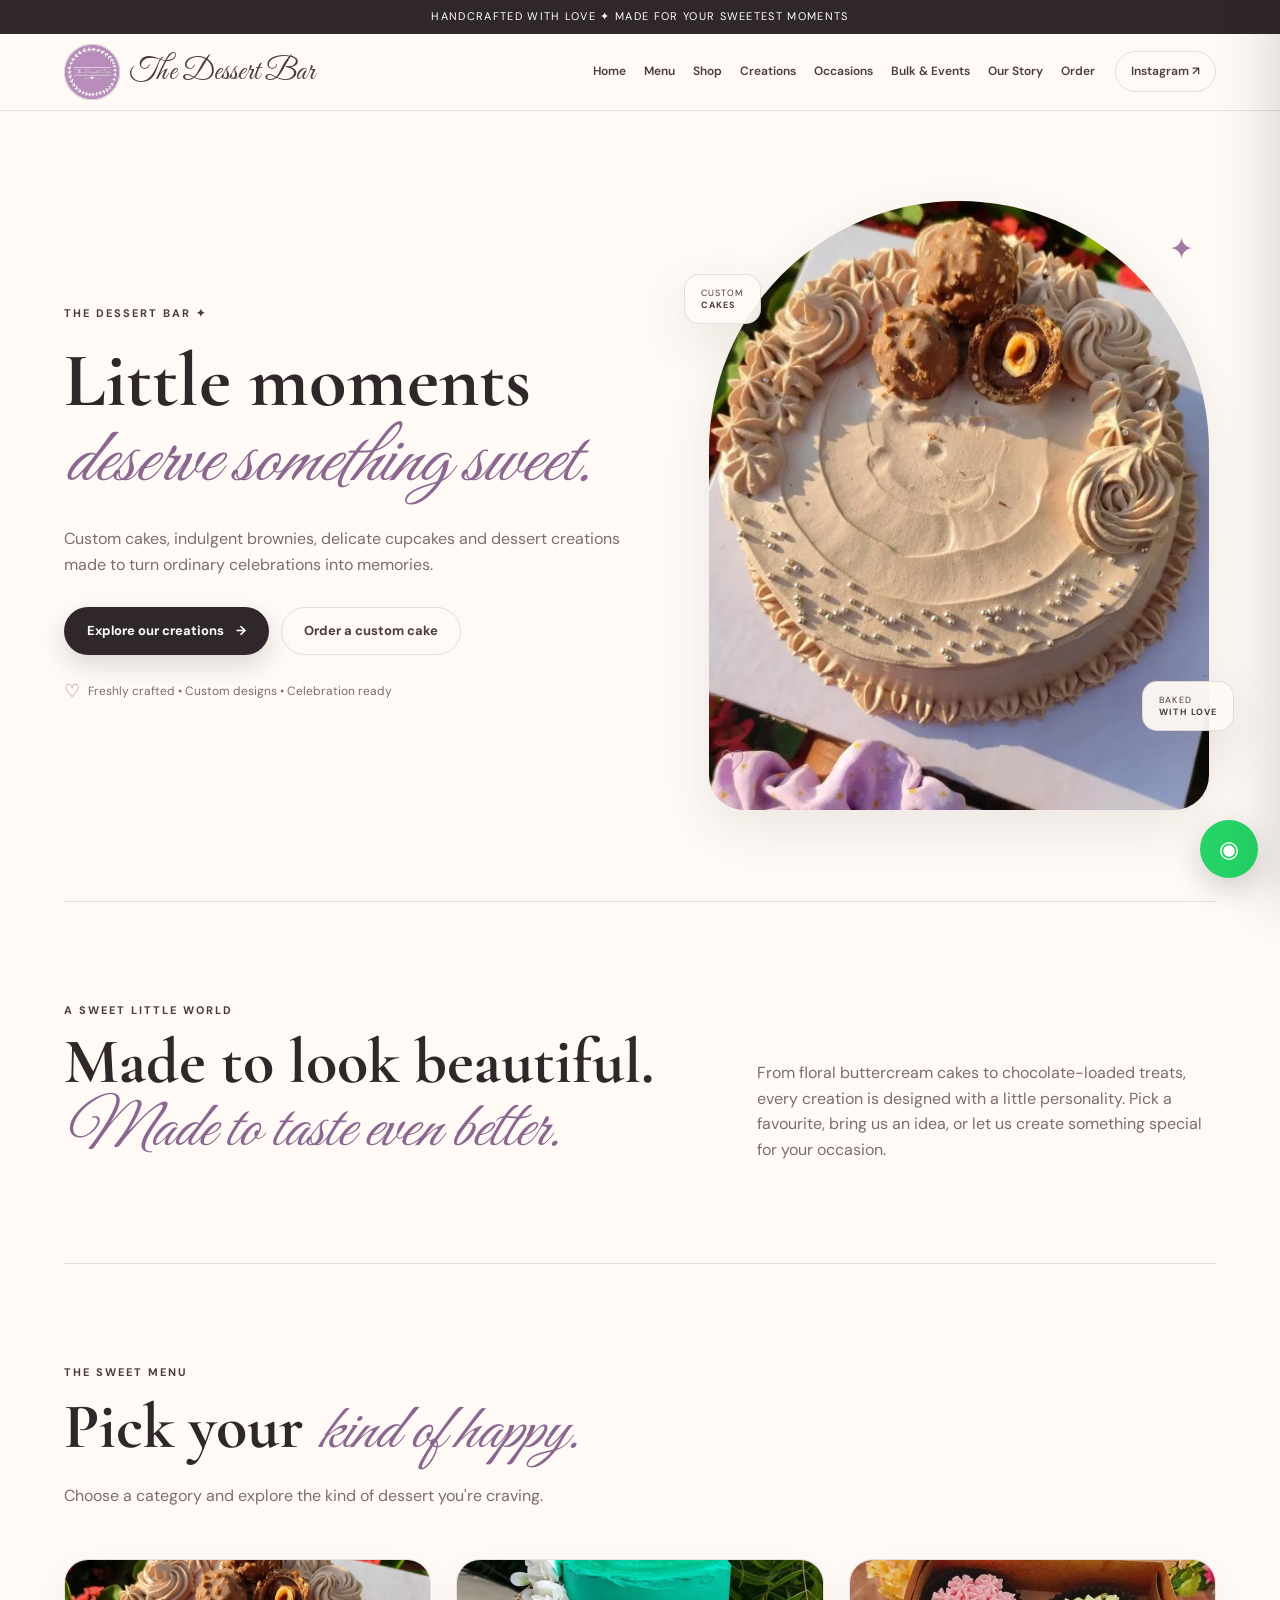
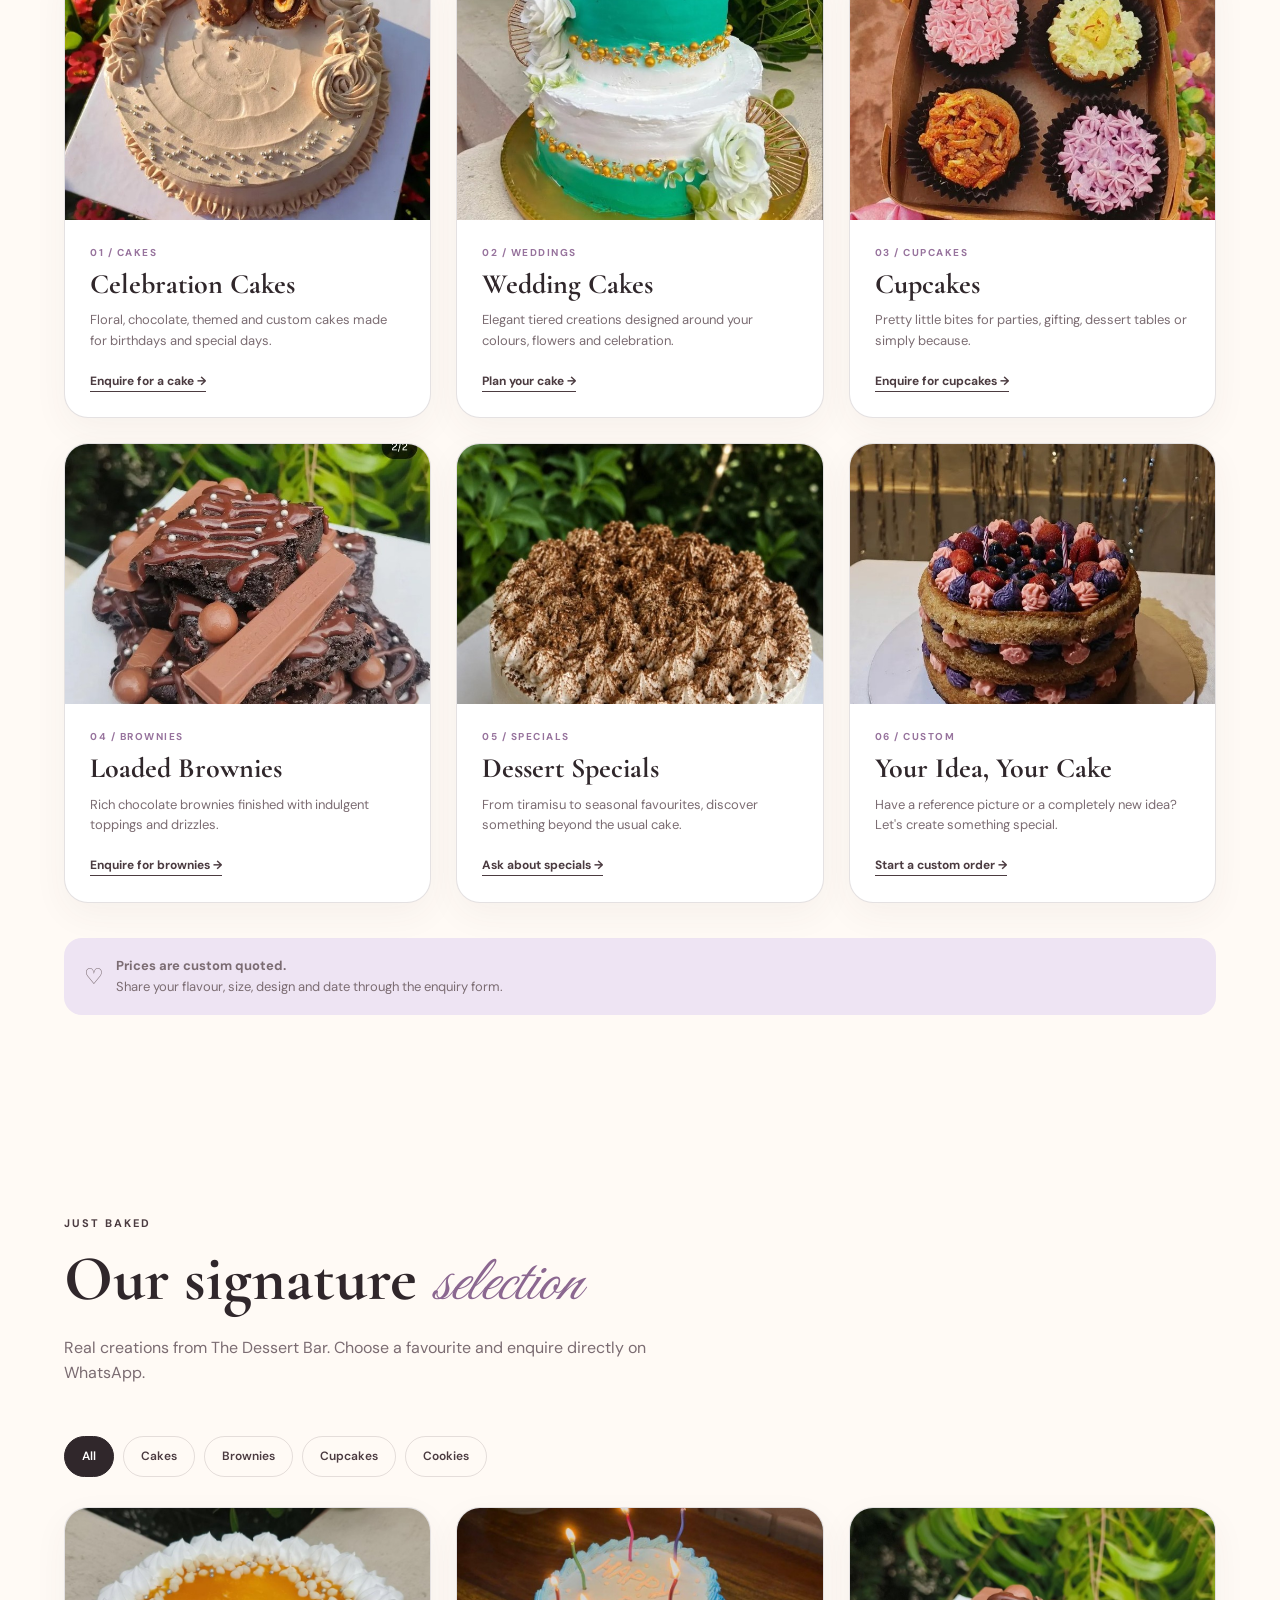
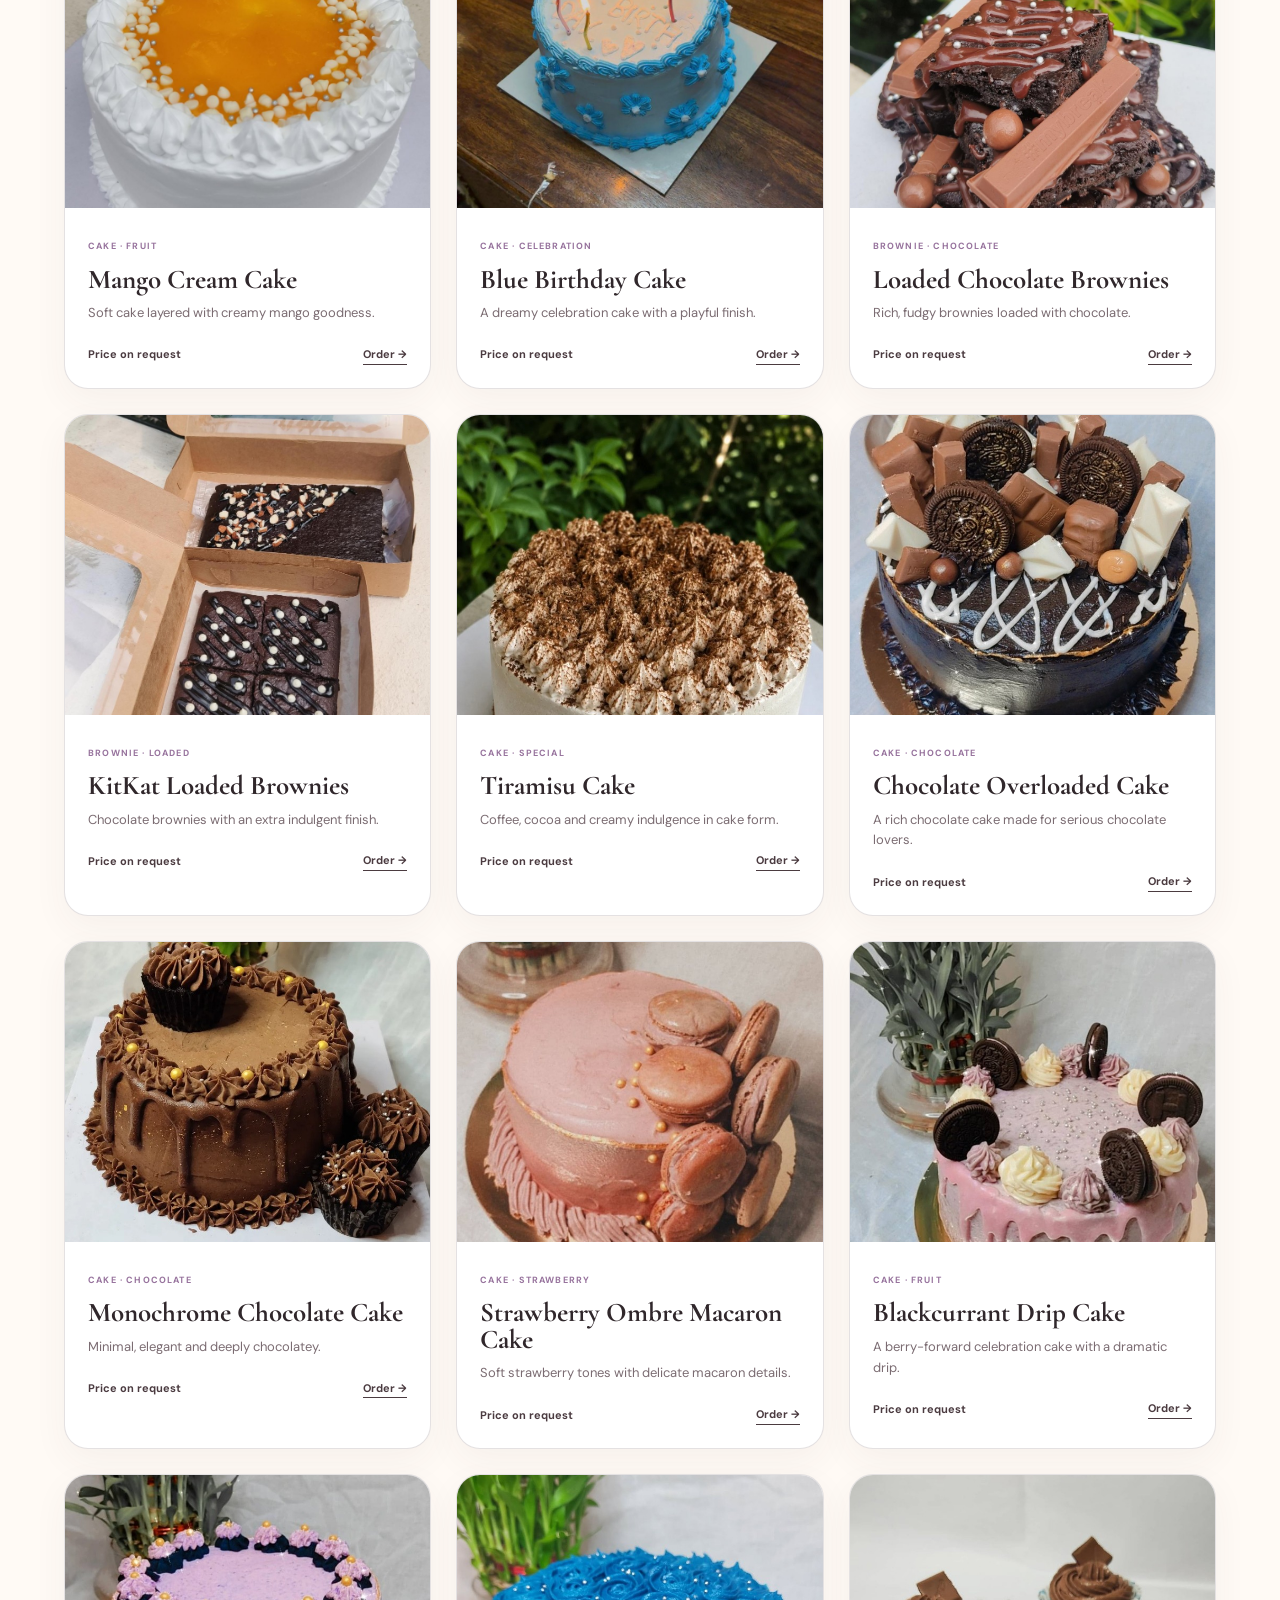
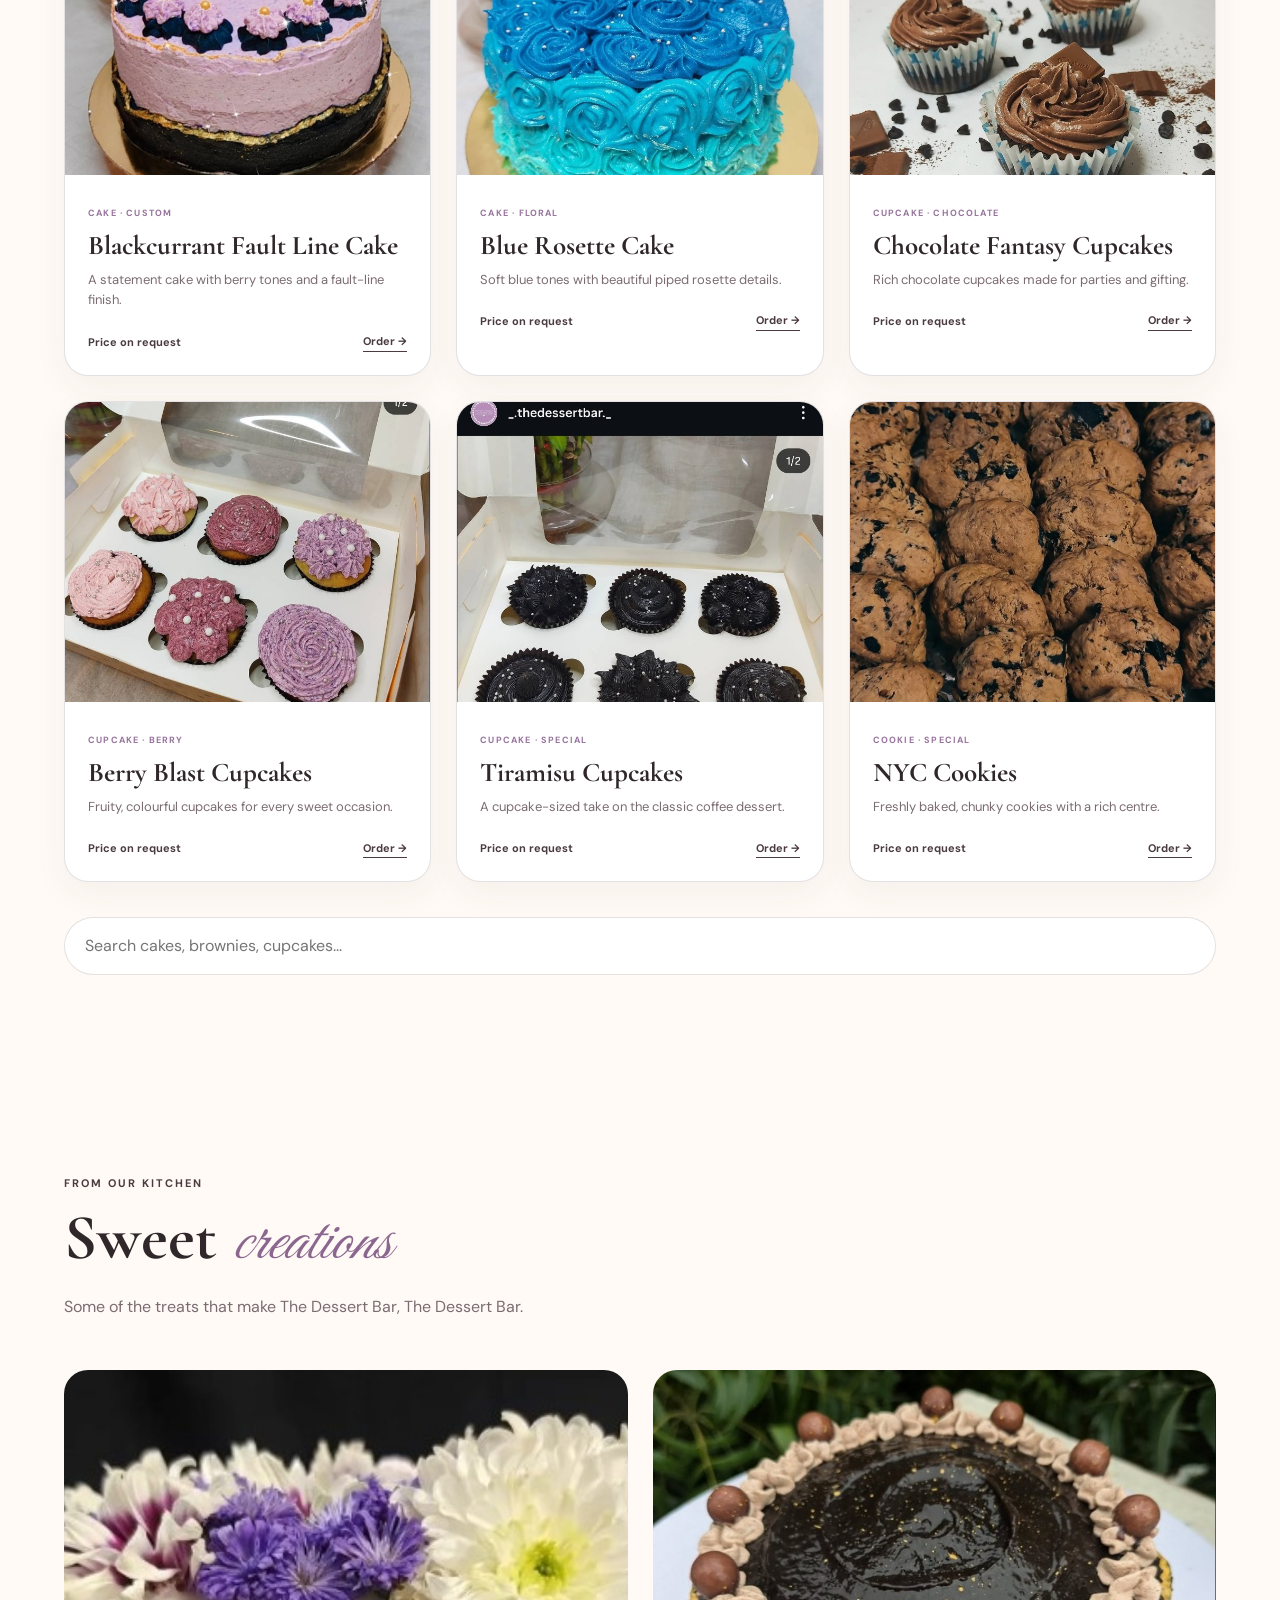
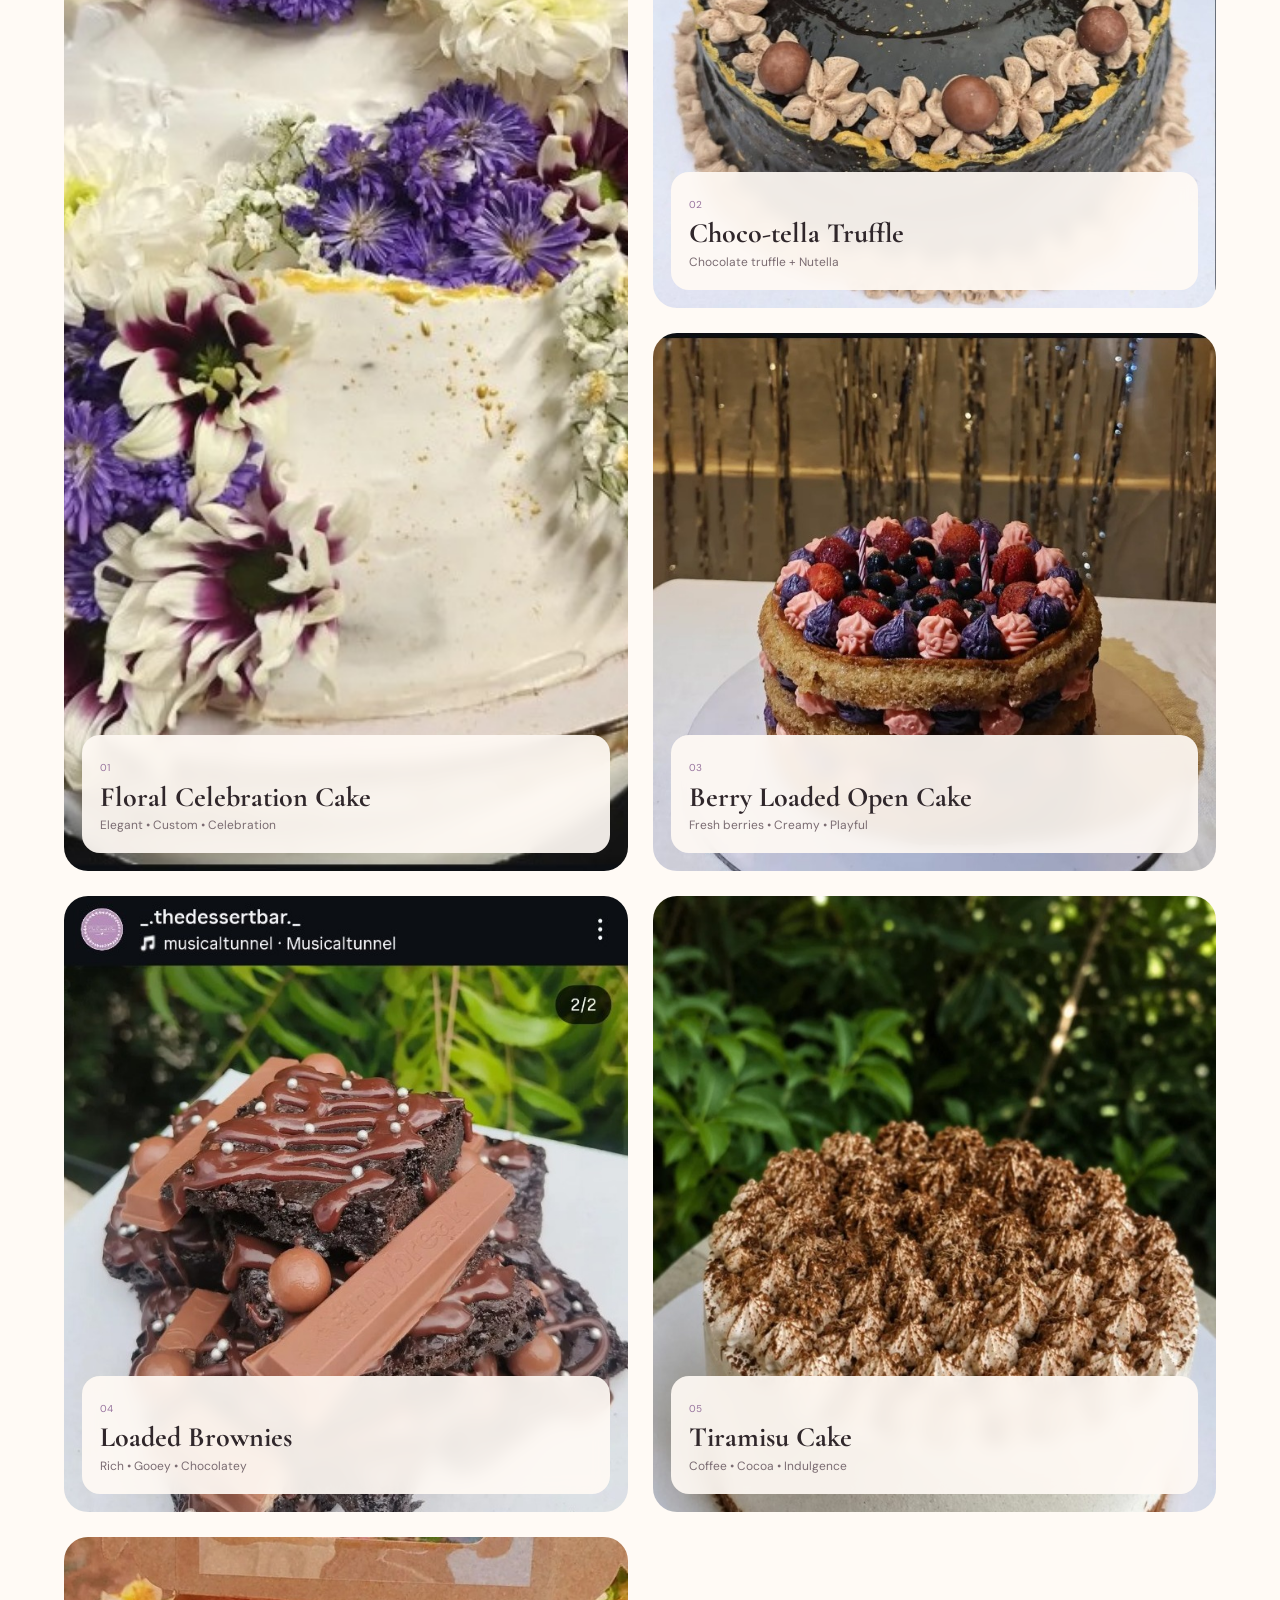
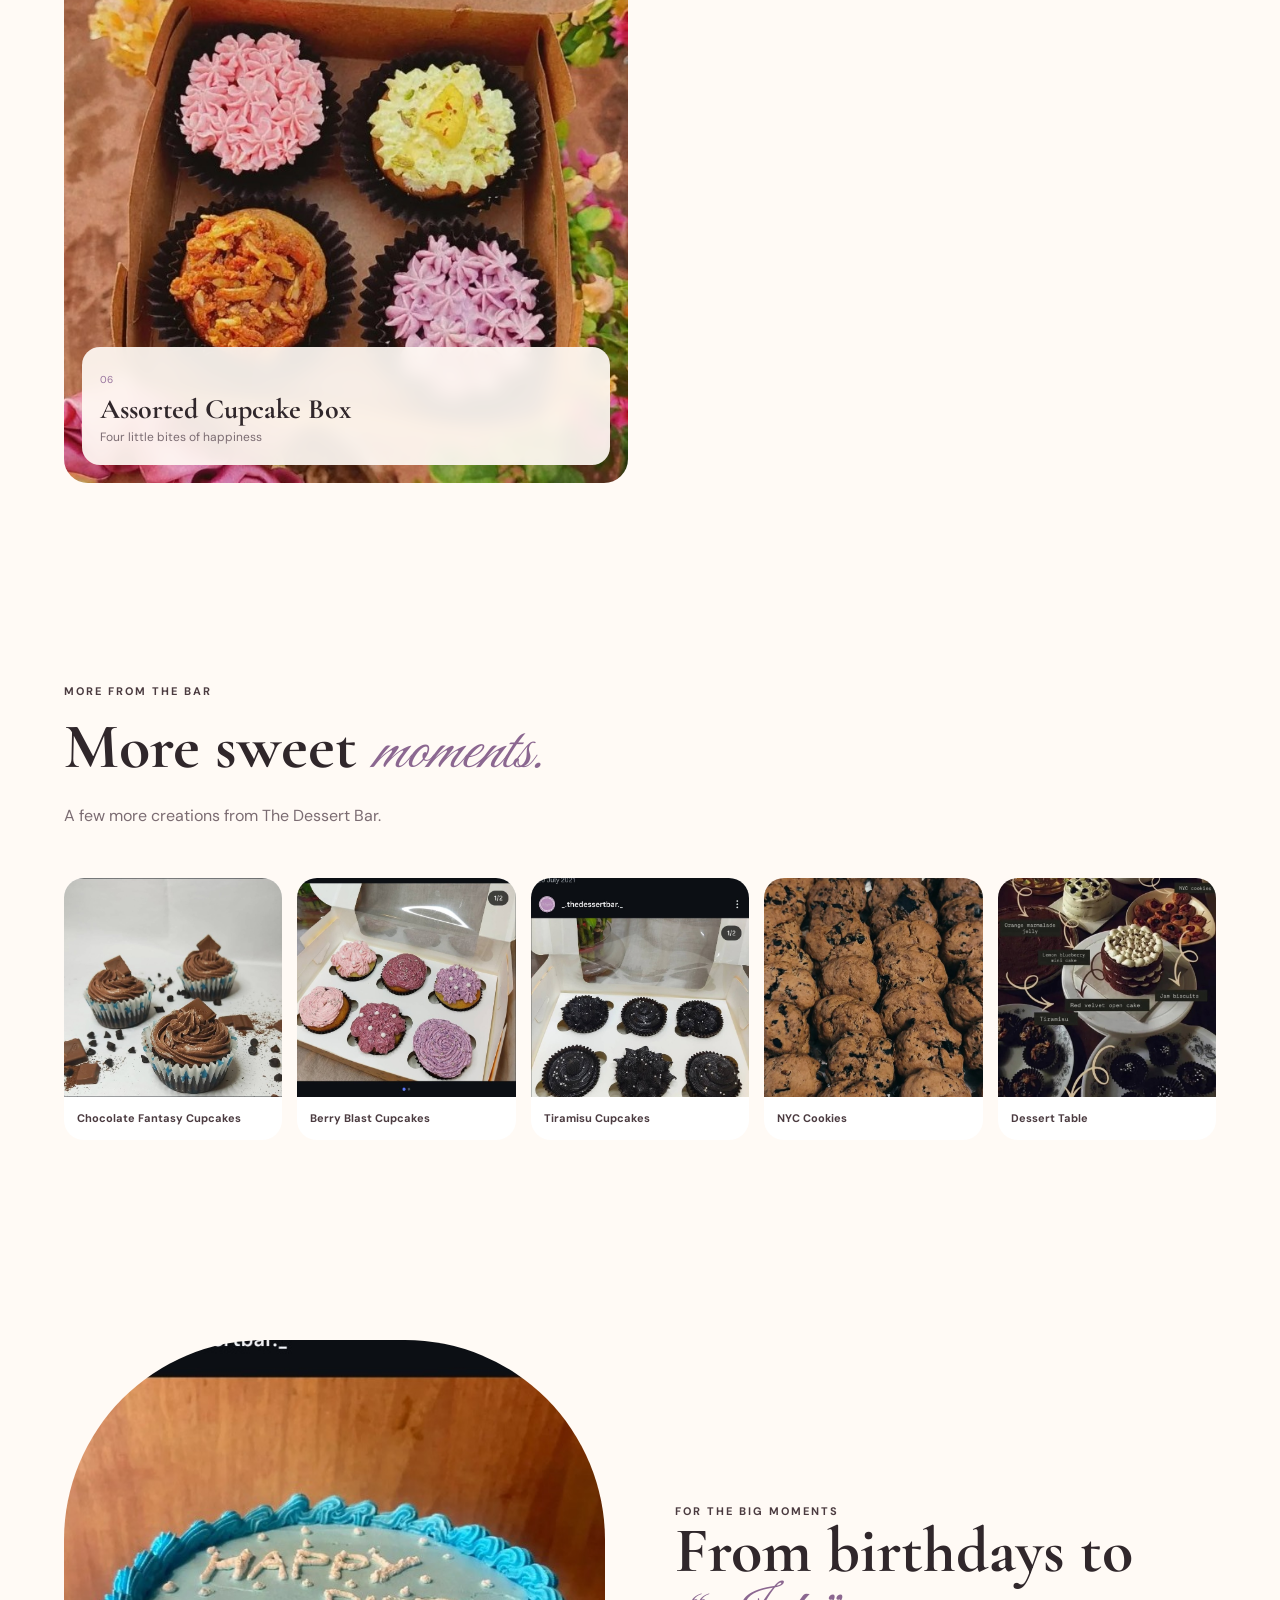
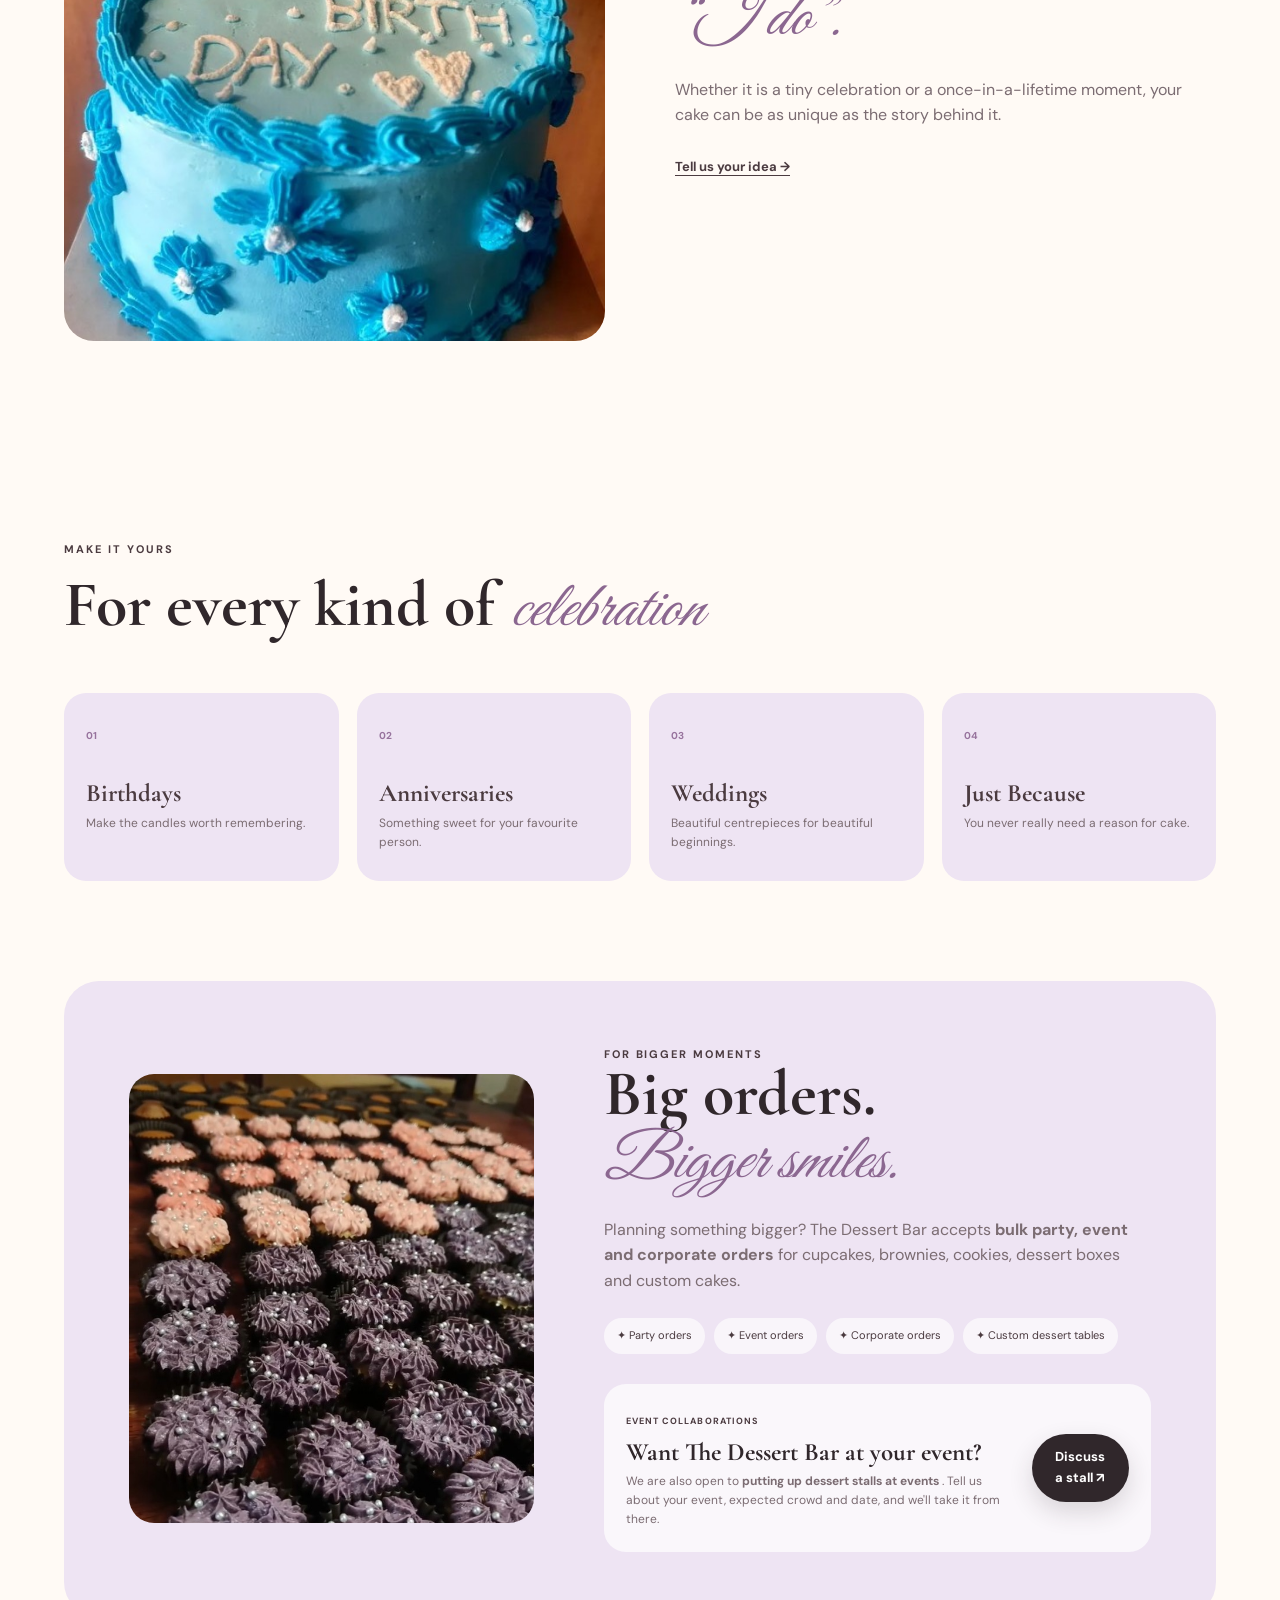
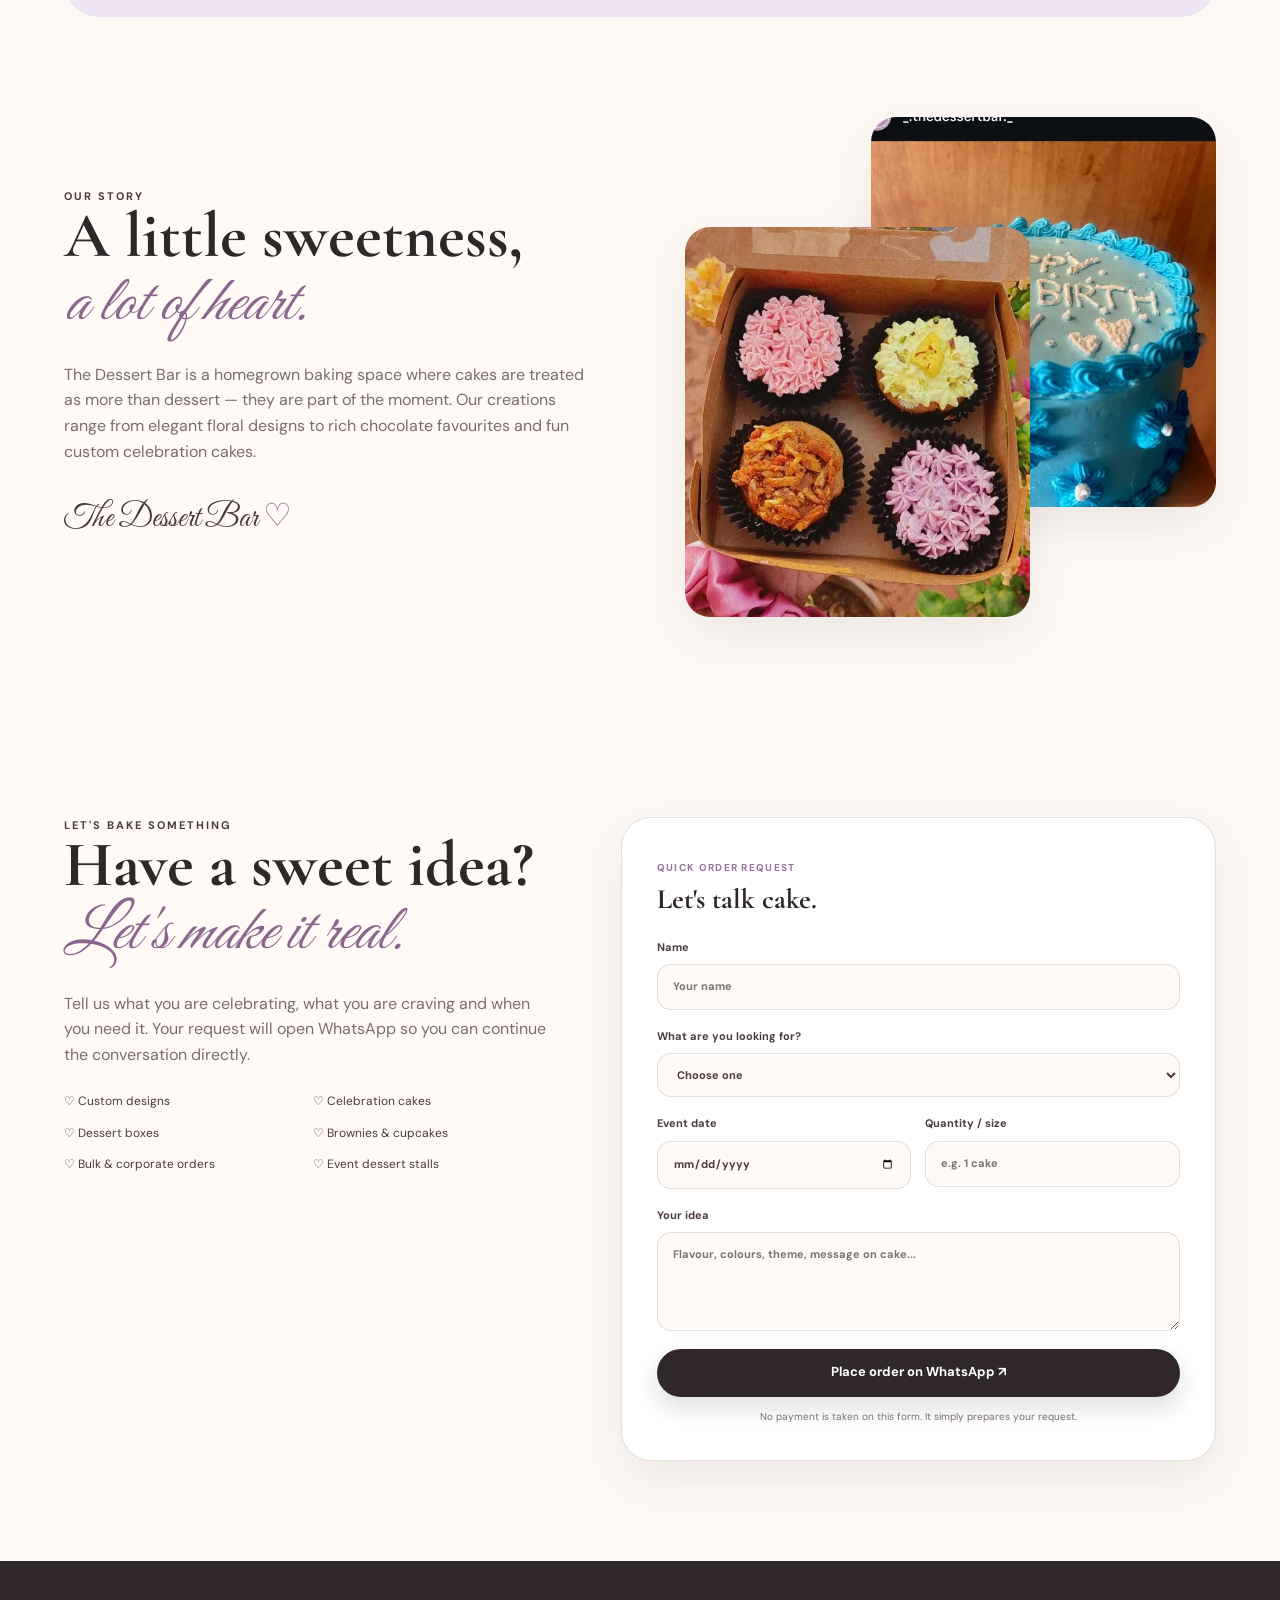
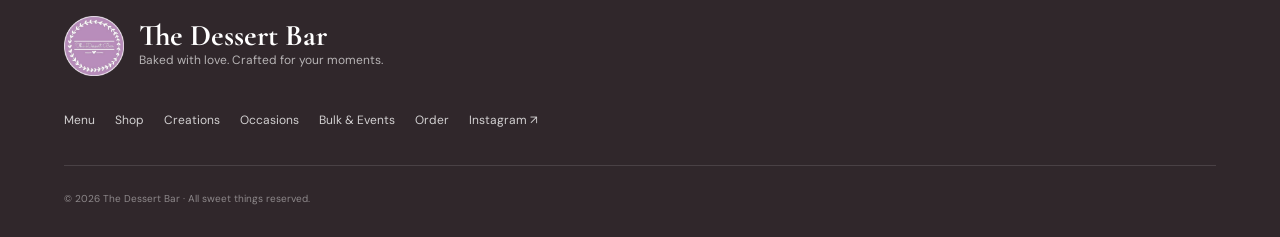
==== commit ea68345d: "Update index.html" ====
--- a/index.html
+++ b/index.html
@@ -2,8 +2,6 @@
 <html lang="en">
 <head>
   <meta charset="UTF-8">
-
-  <!-- PHONE FRIENDLY -->
   <meta name="viewport" content="width=device-width, initial-scale=1.0">
 
   <title>The Dessert Bar | Custom Cakes, Cupcakes & Brownies</title>
@@ -16,10 +14,8 @@
   <meta name="robots" content="index, follow, max-image-preview:large">
   <meta name="theme-color" content="#f4e8f5">
 
-  <!-- SEO -->
   <link rel="canonical" href="https://110228sarvesh-a11y.github.io/thedessertbar/">
 
-  <!-- SOCIAL SHARING -->
   <meta property="og:type" content="website">
   <meta property="og:title" content="The Dessert Bar | Custom Cakes, Cupcakes & Brownies">
   <meta property="og:description" content="Handcrafted cakes, cupcakes, brownies, cookies and custom dessert creations for celebrations, parties and events.">
@@ -32,7 +28,6 @@
   <meta name="twitter:description" content="Handcrafted desserts made for your sweetest moments.">
   <meta name="twitter:image" content="https://110228sarvesh-a11y.github.io/thedessertbar/images/ferrero-cake.jpg">
 
-  <!-- STRUCTURED DATA -->
   <script type="application/ld+json">
   {
     "@context": "https://schema.org",
@@ -48,10 +43,8 @@
   }
   </script>
 
-  <!-- STYLES -->
   <link rel="stylesheet" href="style.css">
 
-  <!-- FONTS -->
   <link rel="preconnect" href="https://fonts.googleapis.com">
   <link rel="preconnect" href="https://fonts.gstatic.com" crossorigin>
 
@@ -60,13 +53,11 @@
 
 <body>
 
-  <!-- ANNOUNCEMENT -->
   <div class="announcement">
     Handcrafted with love ✦ Made for your sweetest moments
   </div>
 
 
-  <!-- HEADER -->
   <header class="site-header">
 
     <a href="#home" class="brand">
@@ -74,8 +65,9 @@
       <span>The Dessert Bar</span>
     </a>
 
-    <!-- DESKTOP / MOBILE NAV -->
+
     <nav id="mainNav">
+
       <a href="#home">Home</a>
       <a href="#menu">Menu</a>
       <a href="#shop">Shop</a>
@@ -84,7 +76,9 @@
       <a href="#bulk">Bulk & Events</a>
       <a href="#about">Our Story</a>
       <a href="#order">Order</a>
+
     </nav>
+
 
     <a
       class="instagram-btn"
@@ -94,12 +88,13 @@
       Instagram ↗
     </a>
 
+
     <!-- MOBILE MENU BUTTON -->
     <button
       class="menu-btn"
+      id="menuToggle"
       aria-label="Open menu"
-      aria-expanded="false"
-      onclick="toggleMenu()">
+      aria-expanded="false">
       ☰
     </button>
 
@@ -108,7 +103,9 @@
 
   <main>
 
+
     <!-- HERO -->
+
     <section class="hero" id="home">
 
       <div class="hero-copy">
@@ -129,12 +126,16 @@
 
         <div class="hero-actions">
 
-          <a href="#creations" class="btn primary">
+          <a
+            href="#creations"
+            class="btn primary">
             Explore our creations
             <span>→</span>
           </a>
 
-          <a href="#order" class="btn ghost">
+          <a
+            href="#order"
+            class="btn ghost">
             Order a custom cake
           </a>
 
@@ -151,23 +152,33 @@
       <div class="hero-art">
 
         <div class="arch">
+
           <img
             src="images/ferrero-cake.jpg"
             alt="Nutella Ferrero cake">
+
         </div>
+
 
         <div class="floating-tag top">
           CUSTOM<br>
           <b>CAKES</b>
         </div>
 
+
         <div class="floating-tag bottom">
           BAKED<br>
           <b>WITH LOVE</b>
         </div>
 
-        <div class="doodle one">✦</div>
-        <div class="doodle two">♡</div>
+
+        <div class="doodle one">
+          ✦
+        </div>
+
+        <div class="doodle two">
+          ♡
+        </div>
 
       </div>
 
@@ -175,6 +186,7 @@
 
 
     <!-- INTRO -->
+
     <section class="intro section">
 
       <div>
@@ -189,6 +201,7 @@
         </h2>
 
       </div>
+
 
       <p>
         From floral buttercream cakes to chocolate-loaded treats, every creation
@@ -200,6 +213,7 @@
 
 
     <!-- MENU -->
+
     <section class="menu section" id="menu">
 
       <div class="section-heading">
@@ -222,13 +236,14 @@
       <div class="menu-grid">
 
 
-        <!-- CAKES -->
         <article class="menu-card">
 
           <div class="menu-photo">
+
             <img
               src="images/ferrero-cake.jpg"
               alt="Custom celebration cake">
+
           </div>
 
           <div class="menu-card-body">
@@ -257,13 +272,14 @@
         </article>
 
 
-        <!-- WEDDING -->
         <article class="menu-card">
 
           <div class="menu-photo">
+
             <img
               src="images/wedding-cake.jpg"
               alt="Two tier wedding cake">
+
           </div>
 
           <div class="menu-card-body">
@@ -292,13 +308,14 @@
         </article>
 
 
-        <!-- CUPCAKES -->
         <article class="menu-card">
 
           <div class="menu-photo">
+
             <img
               src="images/cupcake-box.jpg"
               alt="Assorted cupcakes">
+
           </div>
 
           <div class="menu-card-body">
@@ -327,13 +344,14 @@
         </article>
 
 
-        <!-- BROWNIES -->
         <article class="menu-card">
 
           <div class="menu-photo">
+
             <img
               src="images/brownies.jpg"
               alt="Loaded chocolate brownies">
+
           </div>
 
           <div class="menu-card-body">
@@ -362,7 +380,6 @@
         </article>
 
 
-        <!-- SPECIALS -->
         <article class="menu-card">
 
           <div class="menu-photo">
@@ -400,7 +417,6 @@
         </article>
 
 
-        <!-- CUSTOM -->
         <article class="menu-card">
 
           <div class="menu-photo">
@@ -422,7 +438,7 @@
             </h3>
 
             <p>
-              Have a reference picture or a completely new idea? Let's create it together.
+              Have a reference picture or a completely new idea? Let's create something special.
             </p>
 
             <a
@@ -444,9 +460,15 @@
         <span>♡</span>
 
         <div>
-          <strong>Prices are custom quoted.</strong>
+
+          <strong>
+            Prices are custom quoted.
+          </strong>
+
           <br>
+
           Share your flavour, size, design and date through the enquiry form.
+
         </div>
 
       </div>
@@ -455,9 +477,10 @@
 
 
     <!-- SIGNATURE MENU -->
+
     <section
       class="signature-menu section"
-      id="signature-menu">
+      id="shop">
 
       <div class="section-heading">
 
@@ -515,48 +538,6 @@
 
 
       <div class="signature-grid">
-
-
-        <article
-          class="signature-card"
-          data-category="cake">
-
-          <div class="signature-photo">
-            <img
-              src="images/signature-tiered.jpg"
-              alt="Turquoise and white two tier celebration cake">
-          </div>
-
-          <div class="signature-body">
-
-            <span>CAKE · CUSTOM</span>
-
-            <h3>
-              Turquoise Celebration Cake
-            </h3>
-
-            <p>
-              Elegant two-tier design with floral details and gold accents.
-            </p>
-
-            <div class="card-bottom">
-
-              <strong>
-                Price on request
-              </strong>
-
-              <a
-                href="#order"
-                class="order-mini"
-                data-product="Turquoise Celebration Cake">
-                Order →
-              </a>
-
-            </div>
-
-          </div>
-
-        </article>
 
 
         <article
@@ -698,50 +679,6 @@
           <div class="signature-photo">
 
             <img
-              src="images/chocolate-brownies.jpg"
-              alt="Chocolate brownie box">
-
-          </div>
-
-          <div class="signature-body">
-
-            <span>BROWNIE · BOX</span>
-
-            <h3>
-              Classic Brownie Box
-            </h3>
-
-            <p>
-              Classic chocolate brownies made for sharing.
-            </p>
-
-            <div class="card-bottom">
-
-              <strong>
-                Price on request
-              </strong>
-
-              <a
-                href="#order"
-                class="order-mini"
-                data-product="Classic Brownie Box">
-                Order →
-              </a>
-
-            </div>
-
-          </div>
-
-        </article>
-
-
-        <article
-          class="signature-card"
-          data-category="brownie">
-
-          <div class="signature-photo">
-
-            <img
               src="images/brownie-box.jpg"
               alt="KitKat loaded brownie box">
 
@@ -1221,57 +1158,13 @@
 
         <article
           class="signature-card"
-          data-category="cupcake">
-
-          <div class="signature-photo">
-
-            <img
-              src="images/devils-chocolate-cupcakes.jpg"
-              alt="Devil's chocolate cupcakes">
-
-          </div>
-
-          <div class="signature-body">
-
-            <span>CUPCAKE · CHOCOLATE</span>
-
-            <h3>
-              Devil's Chocolate Cupcakes
-            </h3>
-
-            <p>
-              Decadent chocolate cupcakes with an indulgent finish.
-            </p>
-
-            <div class="card-bottom">
-
-              <strong>
-                Price on request
-              </strong>
-
-              <a
-                href="#order"
-                class="order-mini"
-                data-product="Devil's Chocolate Cupcakes">
-                Order →
-              </a>
-
-            </div>
-
-          </div>
-
-        </article>
-
-
-        <article
-          class="signature-card"
           data-category="cookie">
 
           <div class="signature-photo">
 
             <img
               src="images/nyc-cookies.jpg"
-              alt="Freshly baked NYC cookies">
+              alt="NYC cookies">
 
           </div>
 
@@ -1309,7 +1202,6 @@
       </div>
 
 
-      <!-- SEARCH -->
       <div class="shop-tools">
 
         <div class="search-box">
@@ -1325,7 +1217,6 @@
       </div>
 
 
-      <!-- CART -->
       <aside
         class="cart-panel"
         id="cartPanel"
@@ -1334,6 +1225,7 @@
         <div class="cart-head">
 
           <div>
+
             <span class="eyebrow">
               YOUR BASKET
             </span>
@@ -1341,6 +1233,7 @@
             <h3>
               Sweet picks
             </h3>
+
           </div>
 
           <button
@@ -1351,11 +1244,15 @@
 
         </div>
 
+
         <div id="cartItems">
+
           <p class="empty-cart">
             Your basket is empty.
           </p>
+
         </div>
+
 
         <div class="cart-footer">
 
@@ -1383,6 +1280,7 @@
 
 
     <!-- CREATIONS -->
+
     <section
       class="creations section"
       id="creations">
@@ -1436,7 +1334,7 @@
           <img
             class="zoomable"
             src="images/chocotella-cake.jpg"
-            alt="Chocolate truffle cake with Nutella filling">
+            alt="Chocolate truffle cake">
 
           <div class="product-info">
 
@@ -1460,7 +1358,7 @@
           <img
             class="zoomable"
             src="images/berry-cake.jpg"
-            alt="Berry loaded open cake">
+            alt="Berry loaded cake">
 
           <div class="product-info">
 
@@ -1484,7 +1382,7 @@
           <img
             class="zoomable"
             src="images/brownies.jpg"
-            alt="Chocolate brownies with chocolate bars">
+            alt="Loaded brownies">
 
           <div class="product-info">
 
@@ -1556,6 +1454,7 @@
 
 
     <!-- LATEST -->
+
     <section
       class="latest section"
       id="latest">
@@ -1571,14 +1470,14 @@
         </h2>
 
         <p>
-          A few more creations from The Dessert Bar —
-          including crowd-sized orders and classic favourites.
+          A few more creations from The Dessert Bar.
         </p>
 
       </div>
 
 
       <div class="latest-grid">
+
 
         <figure>
 
@@ -1640,7 +1539,7 @@
 
           <img
             src="images/dessert-table.jpg"
-            alt="Dessert table with assorted treats">
+            alt="Dessert table">
 
           <figcaption>
             Dessert Table
@@ -1654,13 +1553,14 @@
 
 
     <!-- FEATURE -->
+
     <section class="feature section">
 
       <div class="feature-image">
 
         <img
-          src="images/wedding-cake.jpg"
-          alt="Two tier wedding cake">
+          src="images/blue-birthday-cake.jpg"
+          alt="Blue celebration cake">
 
       </div>
 
@@ -1693,6 +1593,7 @@
 
 
     <!-- OCCASIONS -->
+
     <section
       class="occasions section"
       id="occasions">
@@ -1713,35 +1614,62 @@
       <div class="occasion-grid">
 
         <div class="occasion-card">
+
           <span>01</span>
-          <strong>Birthdays</strong>
+
+          <strong>
+            Birthdays
+          </strong>
+
           <p>
             Make the candles worth remembering.
           </p>
+
         </div>
 
+
         <div class="occasion-card">
+
           <span>02</span>
-          <strong>Anniversaries</strong>
+
+          <strong>
+            Anniversaries
+          </strong>
+
           <p>
             Something sweet for your favourite person.
           </p>
+
         </div>
 
+
         <div class="occasion-card">
+
           <span>03</span>
-          <strong>Weddings</strong>
+
+          <strong>
+            Weddings
+          </strong>
+
           <p>
             Beautiful centrepieces for beautiful beginnings.
           </p>
+
         </div>
 
+
         <div class="occasion-card">
+
           <span>04</span>
-          <strong>Just Because</strong>
+
+          <strong>
+            Just Because
+          </strong>
+
           <p>
             You never really need a reason for cake.
           </p>
+
         </div>
 
       </div>
@@ -1750,6 +1678,7 @@
 
 
     <!-- BULK & EVENTS -->
+
     <section
       class="bulk section"
       id="bulk">
@@ -1758,7 +1687,7 @@
 
         <img
           src="images/bulk-cupcakes.jpg"
-          alt="Large cupcake order prepared for an event">
+          alt="Large cupcake order">
 
       </div>
 
@@ -1833,6 +1762,7 @@
 
 
     <!-- ABOUT -->
+
     <section
       class="about section"
       id="about">
@@ -1881,6 +1811,7 @@
 
 
     <!-- ORDER -->
+
     <section
       class="order section"
       id="order">
@@ -1917,7 +1848,6 @@
       </div>
 
 
-      <!-- ORDER FORM -->
       <form id="orderForm">
 
         <div class="form-title">
@@ -1946,6 +1876,7 @@
 
 
         <label>
+
           What are you looking for?
 
           <select
@@ -2004,6 +1935,7 @@
         <div class="two">
 
           <label>
+
             Event date
 
             <input
@@ -2014,6 +1946,7 @@
 
 
           <label>
+
             Quantity / size
 
             <input
@@ -2027,6 +1960,7 @@
 
 
         <label>
+
           Your idea
 
           <textarea
@@ -2059,6 +1993,7 @@
 
 
   <!-- FOOTER -->
+
   <footer>
 
     <div class="footer-brand">
@@ -2102,14 +2037,17 @@
 
 
     <p class="copyright">
+
       © <span id="year">2026</span>
       The Dessert Bar · All sweet things reserved.
+
     </p>
 
   </footer>
 
 
   <!-- WHATSAPP -->
+
   <a
     class="whatsapp-float"
     href="https://wa.me/918667607462"
@@ -2122,8 +2060,80 @@
   </a>
 
 
-  <!-- JAVASCRIPT -->
+  <!-- YOUR JAVASCRIPT -->
+
   <script src="script.js"></script>
+
+
+  <!-- MOBILE MENU FIX -->
+
+  <script>
+
+    document.addEventListener("DOMContentLoaded", function () {
+
+      const menuButton =
+        document.getElementById("menuToggle");
+
+      const menu =
+        document.getElementById("mainNav");
+
+
+      if (!menuButton || !menu) {
+        return;
+      }
+
+
+      menuButton.addEventListener("click", function () {
+
+        menu.classList.toggle("open");
+
+        const isOpen =
+          menu.classList.contains("open");
+
+
+        menuButton.setAttribute(
+          "aria-expanded",
+          isOpen ? "true" : "false"
+        );
+
+
+        menuButton.setAttribute(
+          "aria-label",
+          isOpen ? "Close menu" : "Open menu"
+        );
+
+
+        menuButton.textContent =
+          isOpen ? "×" : "☰";
+
+      });
+
+
+      menu.querySelectorAll("a").forEach(function (link) {
+
+        link.addEventListener("click", function () {
+
+          menu.classList.remove("open");
+
+          menuButton.setAttribute(
+            "aria-expanded",
+            "false"
+          );
+
+          menuButton.setAttribute(
+            "aria-label",
+            "Open menu"
+          );
+
+          menuButton.textContent = "☰";
+
+        });
+
+      });
+
+    });
+
+  </script>
 
 </body>
 </html>
--- a/style.css
+++ b/style.css
@@ -1,287 +1,1956 @@
-*{margin:0;padding:0;box-sizing:border-box}
-:root{--lav:#b895bd;--lav2:#d9c5dc;--deep:#332638;--cream:#fbf7f2;--paper:#fffdfb;--ink:#3e303d;--muted:#806f7d;--line:#eadfe8}
-html{scroll-behavior:smooth}
-body{font-family:"DM Sans",sans-serif;background:var(--cream);color:var(--ink);overflow-x:hidden}
-a{text-decoration:none;color:inherit}
-button,input,select,textarea{font:inherit}
-.announcement{background:var(--deep);color:#fff;padding:9px;text-align:center;font-size:10px;letter-spacing:1.2px}
-.site-header{height:84px;background:rgba(255,253,251,.94);backdrop-filter:blur(12px);border-bottom:1px solid var(--line);display:flex;align-items:center;justify-content:space-between;padding:0 6%;position:sticky;top:0;z-index:50}
-.brand{display:flex;align-items:center;gap:11px}
-.brand img{width:50px;height:50px;border-radius:50%;object-fit:cover}
-.brand span{font-family:"Great Vibes",cursive;font-size:26px;color:var(--deep)}
-.site-header nav{display:flex;gap:28px}
-.site-header nav a{font-size:12px;color:var(--muted);font-weight:600}
-.site-header nav a:hover{color:var(--lav)}
-.instagram-btn{padding:11px 16px;border:1px solid #d7c8d9;border-radius:999px;font-size:11px;font-weight:700}
-.menu-btn{display:none;background:none;border:0;font-size:25px;color:var(--deep)}
-.hero{min-height:690px;padding:80px 7%;display:grid;grid-template-columns:1.05fr .95fr;align-items:center;gap:40px;background:radial-gradient(circle at 85% 20%,#eaddeb 0,transparent 32%),var(--cream)}
-.eyebrow{font-size:10px;letter-spacing:2.5px;font-weight:800;color:var(--lav)}
-.hero h1,.section-heading h2,.intro h2,.feature h2,.about h2,.order h2{font-family:"Cormorant Garamond",serif;font-size:clamp(50px,6vw,80px);line-height:.93;letter-spacing:-2px;margin:18px 0 25px}
-em{font-style:italic;color:#a579a9}
-.hero-text{max-width:540px;color:var(--muted);font-size:16px;line-height:1.8}
-.hero-actions{display:flex;gap:12px;flex-wrap:wrap;margin-top:30px}
-.btn{display:inline-flex;align-items:center;justify-content:center;gap:12px;padding:14px 21px;border-radius:999px;font-size:12px;font-weight:800;cursor:pointer;border:0}
-.primary{background:var(--deep);color:white}
-.primary:hover{background:#6d4e6d}
-.ghost{border:1px solid #d7c8d9;background:white}
-.mini-note{margin-top:25px;color:#8f7f8b;font-size:10px;letter-spacing:.4px}
-.mini-note span{color:#a579a9;font-size:18px;vertical-align:middle;margin-right:6px}
-.hero-art{height:540px;position:relative;display:flex;justify-content:center;align-items:center}
-.arch{width:min(390px,80%);height:500px;background:#d8c0da;border-radius:200px 200px 20px 20px;padding:15px;box-shadow:18px 25px 60px rgba(71,45,72,.15);overflow:hidden}
-.arch img{width:100%;height:100%;object-fit:cover;border-radius:190px 190px 15px 15px}
-.floating-tag{position:absolute;background:white;padding:13px 17px;border-radius:10px;box-shadow:0 12px 30px rgba(50,35,52,.12);font-size:9px;letter-spacing:1.5px;color:var(--muted)}
-.floating-tag b{color:var(--deep);font-size:12px}
-.top{right:3%;top:85px}.bottom{left:4%;bottom:70px}.doodle{position:absolute;color:#a579a9;font-size:30px}.one{right:7%;top:25px}.two{left:8%;bottom:150px}
-.section{padding:105px 7%}
-.intro{background:white;display:grid;grid-template-columns:1.2fr .8fr;gap:80px;align-items:end}
-.intro h2{font-size:clamp(42px,5vw,65px)}
-.intro>p{color:var(--muted);line-height:1.9;font-size:14px;max-width:500px;padding-bottom:5px}
-.section-heading{text-align:center;max-width:650px;margin:0 auto 55px}
-.section-heading h2{font-size:clamp(48px,5vw,70px);margin:12px 0}
-.section-heading>p:last-child{color:var(--muted);font-size:13px}
-.creations{background:var(--cream)}
-.gallery{display:grid;grid-template-columns:repeat(3,1fr);gap:18px}
-.product{background:white;border-radius:18px;overflow:hidden;box-shadow:0 8px 25px rgba(62,48,61,.05);transition:.35s}
-.product:hover{transform:translateY(-7px);box-shadow:0 18px 40px rgba(62,48,61,.12)}
-.product.large{grid-row:span 2}
-.product img{display:block;width:100%;height:300px;object-fit:cover}
-.product.large img{height:630px}
-.product-info{padding:18px 20px 21px}
-.product-info span{font-size:9px;color:var(--lav);letter-spacing:2px}
-.product-info h3{font-family:"Cormorant Garamond",serif;font-size:25px;margin:5px 0}
-.product-info p{font-size:10px;color:var(--muted)}
-
-.menu{background:#f7f0f6}
-.menu-grid{display:grid;grid-template-columns:repeat(3,1fr);gap:18px}
-.menu-card{background:#fff;border:1px solid #eadfe8;border-radius:18px;overflow:hidden;transition:.35s;box-shadow:0 8px 25px rgba(62,48,61,.04)}
-.menu-card:hover{transform:translateY(-7px);box-shadow:0 18px 40px rgba(62,48,61,.11)}
-.menu-photo{height:245px;overflow:hidden;background:#eee}
-.menu-photo img{width:100%;height:100%;object-fit:cover;transition:.5s}
-.menu-card:hover .menu-photo img{transform:scale(1.05)}
-.menu-card-body{padding:22px}
-.menu-number{font-size:9px;color:#a579a9;letter-spacing:2px;font-weight:800}
-.menu-card h3{font-family:"Cormorant Garamond",serif;font-size:30px;margin:7px 0}
-.menu-card p{font-size:12px;color:#806f7d;line-height:1.7;min-height:62px}
-.menu-link{display:inline-block;margin-top:16px;color:#8e6891;font-size:11px;font-weight:800;border-bottom:1px solid #cdb3ce;padding-bottom:4px}
-.menu-note{margin:35px auto 0;max-width:600px;background:#fff;border:1px dashed #cfb7d0;border-radius:14px;padding:17px 22px;display:flex;gap:12px;align-items:center;justify-content:center;text-align:center;font-size:10px;color:#806f7d;line-height:1.7}
-.menu-note span{font-size:25px;color:#a579a9}
-.menu-note strong{color:#4a3949}
-@media(max-width:950px){.menu-grid{grid-template-columns:1fr 1fr}}
-@media(max-width:600px){.menu-grid{grid-template-columns:1fr}.menu-photo{height:300px}}
-
-.feature{display:grid;grid-template-columns:1fr 1fr;gap:90px;align-items:center;background:white}
-.feature-image{height:580px;border-radius:190px 190px 18px 18px;overflow:hidden;background:#ddd}
-.feature-image img{width:100%;height:100%;object-fit:cover}
-.feature-copy h2{font-size:clamp(48px,5vw,70px)}
-.feature-copy>p{color:var(--muted);max-width:480px;line-height:1.9;font-size:14px}
-.text-link{display:inline-block;margin-top:28px;font-size:12px;font-weight:800;color:#9c719f;border-bottom:1px solid #c9afca;padding-bottom:5px}
-.occasions{background:#f4ebf3}
-.occasion-grid{display:grid;grid-template-columns:repeat(4,1fr);gap:16px}
-.occasion-card{background:white;border:1px solid #eadfe8;border-radius:15px;padding:28px;min-height:190px;transition:.3s}
-.occasion-card:hover{background:var(--deep);color:white;transform:translateY(-5px)}
-.occasion-card span{font-size:9px;color:var(--lav);letter-spacing:2px}
-.occasion-card strong{display:block;font-family:"Cormorant Garamond",serif;font-size:28px;margin:35px 0 8px}
-.occasion-card p{font-size:11px;color:var(--muted)}
-.occasion-card:hover p{color:#d7cbd8}
-.about{display:grid;grid-template-columns:1fr 1fr;gap:90px;align-items:center;background:white}
-.about-copy>p:not(.eyebrow){color:var(--muted);line-height:1.9;font-size:14px;max-width:560px}
-.signature{font-family:"Great Vibes",cursive;font-size:32px;color:#9c719f;margin-top:30px}
-.signature span{font-family:inherit}
-.about-stack{height:510px;position:relative}
-.about-stack img{position:absolute;border-radius:18px;object-fit:cover;box-shadow:0 18px 45px rgba(62,48,61,.13)}
-.stack-back{width:72%;height:390px;right:0;top:0;transform:rotate(5deg)}
-.stack-front{width:62%;height:350px;left:0;bottom:0;transform:rotate(-4deg);border:10px solid white}
-.order{background:var(--deep);color:white;display:grid;grid-template-columns:.85fr 1.15fr;gap:80px;align-items:center}
-.order h2{font-size:clamp(46px,5vw,68px)}
-.order-copy>p:not(.eyebrow){color:#cbbfca;line-height:1.9;font-size:13px;max-width:510px}
-.order-points{display:grid;grid-template-columns:1fr 1fr;gap:12px;margin-top:30px;color:#e5dce5;font-size:11px}
-#orderForm{background:white;color:var(--ink);border-radius:18px;padding:32px}
-.form-title span{font-size:9px;color:var(--lav);letter-spacing:2px;font-weight:800}
-.form-title h3{font-family:"Cormorant Garamond",serif;font-size:32px;margin:4px 0 20px}
-#orderForm label{display:block;font-size:10px;font-weight:800;margin-bottom:13px}
-#orderForm input,#orderForm select,#orderForm textarea{width:100%;margin-top:6px;border:1px solid #e3d9e1;border-radius:8px;padding:12px;background:#fffdfb;outline:none;font-size:12px;color:var(--ink)}
-#orderForm input:focus,#orderForm select:focus,#orderForm textarea:focus{border-color:var(--lav)}
-.two{display:grid;grid-template-columns:1fr 1fr;gap:12px}
-.full{width:100%;margin-top:4px}
-#orderForm small{display:block;text-align:center;color:#9a8d96;font-size:9px;margin-top:10px}
-footer{background:#211a22;color:white;padding:45px 7% 25px;display:grid;grid-template-columns:1fr auto;gap:30px;align-items:center}
-.footer-brand{display:flex;align-items:center;gap:14px}
-.footer-brand img{width:55px;height:55px;border-radius:50%}
-.footer-brand h3{font-family:"Great Vibes",cursive;font-size:27px;font-weight:400}
-.footer-brand p{font-size:10px;color:#a99ca8}
-.footer-links{display:flex;gap:22px;font-size:10px;color:#c6bac5}
-.copyright{grid-column:1/-1;border-top:1px solid rgba(255,255,255,.1);padding-top:18px;color:#776c77;font-size:9px}
-@media(max-width:950px){
-.site-header nav,.instagram-btn{display:none}.menu-btn{display:block}
-.hero{grid-template-columns:1fr;text-align:center}.hero-text{margin:auto}.hero-actions{justify-content:center}.mini-note{text-align:center}.hero-art{height:460px}
-.intro,.feature,.about,.order{grid-template-columns:1fr;gap:50px}
-.intro>p{padding:0}.gallery{grid-template-columns:1fr 1fr}.product.large{grid-row:span 1}.product.large img{height:300px}
-.occasion-grid{grid-template-columns:1fr 1fr}.feature-image{height:500px}.about-stack{max-width:600px;width:100%;margin:auto}
-}
-@media(max-width:600px){
-.site-header{padding:0 5%}.brand span{font-size:22px}.section{padding:75px 5%}.hero{padding:65px 5%}.hero h1{font-size:51px}.hero-art{height:380px}.arch{height:370px}.floating-tag{font-size:8px}.gallery{grid-template-columns:1fr}.product img,.product.large img{height:330px}.occasion-grid{grid-template-columns:1fr}.feature-image{height:420px}.about-stack{height:400px}.stack-back{height:300px}.stack-front{height:270px}.order-points{grid-template-columns:1fr}.two{grid-template-columns:1fr}.footer{grid-template-columns:1fr}footer{grid-template-columns:1fr}.footer-links{flex-wrap:wrap}}
-
-
-/* FLOATING WHATSAPP */
-
-.whatsapp-float {
-  position: fixed;
-  right: 24px;
-  bottom: 24px;
-  width: 58px;
-  height: 58px;
-  border-radius: 50%;
-  background: #25d366;
+/* =========================================
+   THE DESSERT BAR
+   PHONE-FRIENDLY STYLES
+========================================= */
+
+:root {
+  --lavender: #eee4f3;
+  --lavender-dark: #d9c5df;
+  --cream: #fffaf5;
+  --white: #ffffff;
+  --brown: #4b3b40;
+  --muted: #7b6c72;
+  --dark: #30272b;
+  --line: rgba(75, 59, 64, 0.15);
+  --shadow: 0 18px 50px rgba(75, 59, 64, 0.10);
+  --radius: 24px;
+}
+
+* {
+  box-sizing: border-box;
+  margin: 0;
+  padding: 0;
+}
+
+html {
+  scroll-behavior: smooth;
+  scroll-padding-top: 90px;
+}
+
+body {
+  font-family: "DM Sans", sans-serif;
+  background: var(--cream);
+  color: var(--brown);
+  line-height: 1.6;
+  overflow-x: hidden;
+}
+
+img {
+  display: block;
+  width: 100%;
+  max-width: 100%;
+}
+
+a {
+  color: inherit;
+  text-decoration: none;
+}
+
+button,
+input,
+select,
+textarea {
+  font: inherit;
+}
+
+button {
+  cursor: pointer;
+}
+
+::selection {
+  background: var(--lavender-dark);
+  color: var(--dark);
+}
+
+
+/* =========================================
+   ANNOUNCEMENT
+========================================= */
+
+.announcement {
+  width: 100%;
+  background: var(--dark);
   color: white;
+  text-align: center;
+  padding: 8px 15px;
+  font-size: 11px;
+  letter-spacing: 0.12em;
+  text-transform: uppercase;
+}
+
+
+/* =========================================
+   HEADER
+========================================= */
+
+.site-header {
+  position: sticky;
+  top: 0;
+  z-index: 1000;
+
+  display: flex;
+  align-items: center;
+  gap: 20px;
+
+  width: 100%;
+  min-height: 76px;
+
+  padding: 10px 5vw;
+
+  background: rgba(255, 250, 245, 0.94);
+  backdrop-filter: blur(14px);
+
+  border-bottom: 1px solid var(--line);
+}
+
+.brand {
+  display: flex;
+  align-items: center;
+  gap: 10px;
+
+  flex-shrink: 0;
+}
+
+.brand img {
+  width: 56px;
+  height: 56px;
+  object-fit: contain;
+}
+
+.brand span {
+  font-family: "Great Vibes", cursive;
+  font-size: 30px;
+  line-height: 1;
+  white-space: nowrap;
+}
+
+.site-header nav {
   display: flex;
   align-items: center;
   justify-content: center;
+  gap: 18px;
+
+  margin-left: auto;
+}
+
+.site-header nav a {
+  font-size: 12px;
+  font-weight: 600;
+  white-space: nowrap;
+
+  transition: 0.25s ease;
+}
+
+.site-header nav a:hover {
+  opacity: 0.55;
+}
+
+.instagram-btn {
+  padding: 10px 15px;
+
+  border: 1px solid var(--line);
+  border-radius: 50px;
+
+  font-size: 12px;
+  font-weight: 600;
+
+  white-space: nowrap;
+
+  transition: 0.25s ease;
+}
+
+.instagram-btn:hover {
+  background: var(--lavender);
+}
+
+.menu-btn {
+  display: none;
+
+  border: 0;
+  background: transparent;
+
+  font-size: 28px;
+  line-height: 1;
+
+  color: var(--brown);
+}
+
+
+/* =========================================
+   GENERAL
+========================================= */
+
+.section {
+  width: min(1200px, 90%);
+  margin: auto;
+  padding: 100px 0;
+}
+
+.eyebrow {
+  font-size: 11px;
+  font-weight: 700;
+  letter-spacing: 0.18em;
+  text-transform: uppercase;
+}
+
+h1,
+h2,
+h3 {
+  font-family: "Cormorant Garamond", serif;
+  color: var(--dark);
+  line-height: 0.98;
+}
+
+h1 {
+  font-size: clamp(48px, 6vw, 86px);
+}
+
+h2 {
+  font-size: clamp(42px, 5vw, 68px);
+}
+
+h3 {
+  font-size: 28px;
+}
+
+em {
+  font-family: "Great Vibes", cursive;
+  font-weight: 400;
+  color: #8b6790;
+}
+
+.section-heading {
+  max-width: 720px;
+  margin-bottom: 50px;
+}
+
+.section-heading .eyebrow {
+  margin-bottom: 15px;
+}
+
+.section-heading h2 {
+  margin-bottom: 18px;
+}
+
+.section-heading p:last-child {
+  color: var(--muted);
+  max-width: 620px;
+}
+
+
+/* =========================================
+   BUTTONS
+========================================= */
+
+.btn {
+  display: inline-flex;
+  align-items: center;
+  justify-content: center;
+  gap: 12px;
+
+  min-height: 48px;
+  padding: 12px 22px;
+
+  border-radius: 50px;
+
+  font-size: 13px;
+  font-weight: 700;
+
+  border: 1px solid transparent;
+
+  transition:
+    transform 0.25s ease,
+    box-shadow 0.25s ease,
+    background 0.25s ease;
+}
+
+.btn:hover {
+  transform: translateY(-2px);
+}
+
+.btn.primary {
+  background: var(--dark);
+  color: white;
+  box-shadow: 0 10px 25px rgba(48, 39, 43, 0.16);
+}
+
+.btn.ghost {
+  background: transparent;
+  border-color: var(--line);
+}
+
+.btn.full {
+  width: 100%;
+}
+
+
+/* =========================================
+   HERO
+========================================= */
+
+.hero {
+  width: min(1250px, 90%);
+  min-height: calc(100vh - 110px);
+
+  margin: auto;
+
+  display: grid;
+  grid-template-columns: 1.05fr 0.95fr;
+  align-items: center;
+  gap: 70px;
+
+  padding: 70px 0;
+}
+
+.hero-copy {
+  max-width: 680px;
+}
+
+.hero-copy .eyebrow {
+  margin-bottom: 20px;
+}
+
+.hero h1 {
+  margin-bottom: 25px;
+}
+
+.hero-text {
+  max-width: 590px;
+  color: var(--muted);
+  font-size: 16px;
+}
+
+.hero-actions {
+  display: flex;
+  flex-wrap: wrap;
+  gap: 12px;
+
+  margin-top: 30px;
+}
+
+.mini-note {
+  display: flex;
+  align-items: center;
+  gap: 8px;
+
+  margin-top: 22px;
+
+  color: var(--muted);
+  font-size: 12px;
+}
+
+.mini-note span {
+  color: #9a6d9f;
+  font-size: 18px;
+}
+
+.hero-art {
+  position: relative;
+  width: min(100%, 500px);
+  margin: auto;
+}
+
+.arch {
+  position: relative;
+
+  width: 100%;
+  aspect-ratio: 0.82;
+
+  overflow: hidden;
+
+  border-radius: 250px 250px 35px 35px;
+
+  background: var(--lavender);
+
+  box-shadow: var(--shadow);
+}
+
+.arch img {
+  width: 100%;
+  height: 100%;
+  object-fit: cover;
+}
+
+.floating-tag {
+  position: absolute;
+
+  padding: 12px 16px;
+
+  background: rgba(255, 250, 245, 0.94);
+  border: 1px solid var(--line);
+
+  border-radius: 15px;
+
+  font-size: 9px;
+  letter-spacing: 0.12em;
+  line-height: 1.35;
+
+  box-shadow: var(--shadow);
+}
+
+.floating-tag.top {
+  top: 12%;
+  left: -25px;
+}
+
+.floating-tag.bottom {
+  right: -25px;
+  bottom: 13%;
+}
+
+.doodle {
+  position: absolute;
+
+  color: #a17aa6;
+  font-size: 30px;
+}
+
+.doodle.one {
+  top: 4%;
+  right: 3%;
+}
+
+.doodle.two {
+  bottom: 4%;
+  left: 2%;
+}
+
+
+/* =========================================
+   INTRO
+========================================= */
+
+.intro {
+  display: grid;
+  grid-template-columns: 1fr 0.75fr;
+  gap: 80px;
+
+  border-top: 1px solid var(--line);
+  border-bottom: 1px solid var(--line);
+}
+
+.intro h2 {
+  margin-top: 12px;
+}
+
+.intro > p {
+  align-self: end;
+
+  color: var(--muted);
+  font-size: 16px;
+}
+
+
+/* =========================================
+   MENU
+========================================= */
+
+.menu-grid {
+  display: grid;
+  grid-template-columns: repeat(3, 1fr);
+  gap: 25px;
+}
+
+.menu-card {
+  overflow: hidden;
+
+  background: white;
+  border: 1px solid var(--line);
+  border-radius: var(--radius);
+
+  box-shadow: 0 12px 35px rgba(75, 59, 64, 0.05);
+
+  transition: 0.3s ease;
+}
+
+.menu-card:hover {
+  transform: translateY(-5px);
+  box-shadow: var(--shadow);
+}
+
+.menu-photo {
+  height: 260px;
+  overflow: hidden;
+  background: var(--lavender);
+}
+
+.menu-photo img {
+  width: 100%;
+  height: 100%;
+  object-fit: cover;
+}
+
+.menu-card-body {
+  padding: 25px;
+}
+
+.menu-number {
+  display: block;
+
+  margin-bottom: 10px;
+
+  color: #97739d;
+
+  font-size: 10px;
+  font-weight: 700;
+  letter-spacing: 0.15em;
+}
+
+.menu-card h3 {
+  margin-bottom: 12px;
+}
+
+.menu-card p {
+  color: var(--muted);
+  font-size: 13px;
+}
+
+.menu-link {
+  display: inline-block;
+
+  margin-top: 20px;
+
+  font-size: 12px;
+  font-weight: 700;
+
+  border-bottom: 1px solid currentColor;
+}
+
+.menu-note {
+  display: flex;
+  align-items: center;
+  gap: 12px;
+
+  margin-top: 35px;
+  padding: 18px 20px;
+
+  background: var(--lavender);
+
+  border-radius: 18px;
+
+  color: var(--muted);
+  font-size: 13px;
+}
+
+.menu-note span {
+  font-size: 22px;
+}
+
+
+/* =========================================
+   FILTERS
+========================================= */
+
+.filter-bar {
+  display: flex;
+  flex-wrap: wrap;
+  gap: 9px;
+
+  margin-bottom: 30px;
+}
+
+.filter {
+  padding: 10px 17px;
+
+  background: transparent;
+
+  border: 1px solid var(--line);
+  border-radius: 50px;
+
+  color: var(--brown);
+
+  font-size: 12px;
+  font-weight: 600;
+
+  transition: 0.25s ease;
+}
+
+.filter:hover,
+.filter.active {
+  background: var(--dark);
+  color: white;
+  border-color: var(--dark);
+}
+
+
+/* =========================================
+   SEARCH
+========================================= */
+
+.shop-tools {
+  margin-top: 35px;
+}
+
+.search-box {
+  width: 100%;
+}
+
+.search-box input {
+  width: 100%;
+
+  padding: 15px 20px;
+
+  background: white;
+
+  border: 1px solid var(--line);
+  border-radius: 50px;
+
+  outline: none;
+
+  color: var(--brown);
+}
+
+.search-box input:focus {
+  border-color: #a783ad;
+}
+
+
+/* =========================================
+   SIGNATURE PRODUCTS
+========================================= */
+
+.signature-grid {
+  display: grid;
+  grid-template-columns: repeat(3, 1fr);
+  gap: 25px;
+}
+
+.signature-card {
+  overflow: hidden;
+
+  background: white;
+
+  border: 1px solid var(--line);
+  border-radius: var(--radius);
+
+  box-shadow: 0 12px 35px rgba(75, 59, 64, 0.05);
+
+  transition: 0.3s ease;
+}
+
+.signature-card:hover {
+  transform: translateY(-5px);
+  box-shadow: var(--shadow);
+}
+
+.signature-photo {
+  height: 300px;
+  overflow: hidden;
+  background: var(--lavender);
+}
+
+.signature-photo img {
+  width: 100%;
+  height: 100%;
+  object-fit: cover;
+
+  cursor: zoom-in;
+
+  transition: transform 0.5s ease;
+}
+
+.signature-card:hover .signature-photo img {
+  transform: scale(1.04);
+}
+
+.signature-body {
+  padding: 23px;
+}
+
+.signature-body > span {
+  color: #97739d;
+
+  font-size: 9px;
+  font-weight: 700;
+  letter-spacing: 0.13em;
+}
+
+.signature-body h3 {
+  margin: 10px 0;
+
+  font-size: 27px;
+}
+
+.signature-body p {
+  color: var(--muted);
+  font-size: 13px;
+}
+
+.card-bottom {
+  display: flex;
+  align-items: center;
+  justify-content: space-between;
+  gap: 10px;
+
+  margin-top: 22px;
+}
+
+.card-bottom strong {
+  font-size: 11px;
+}
+
+.order-mini {
+  font-size: 11px;
+  font-weight: 700;
+
+  border-bottom: 1px solid currentColor;
+}
+
+
+/* =========================================
+   CART
+========================================= */
+
+.cart-panel {
+  position: fixed;
+
+  top: 0;
+  right: -430px;
+
+  z-index: 2000;
+
+  width: min(420px, 94vw);
+  height: 100vh;
+
+  padding: 25px;
+
+  background: var(--cream);
+
+  box-shadow: -20px 0 50px rgba(48, 39, 43, 0.16);
+
+  transition: right 0.35s ease;
+
+  overflow-y: auto;
+}
+
+.cart-panel.open {
+  right: 0;
+}
+
+.cart-head {
+  display: flex;
+  justify-content: space-between;
+  align-items: center;
+
+  margin-bottom: 25px;
+}
+
+.cart-head h3 {
+  margin-top: 5px;
+}
+
+.cart-head button {
+  border: 0;
+  background: transparent;
+
+  font-size: 30px;
+}
+
+.empty-cart {
+  color: var(--muted);
+  font-size: 14px;
+}
+
+.cart-footer {
+  margin-top: 30px;
+}
+
+.clear-cart {
+  display: block;
+
+  margin: 14px auto;
+
+  border: 0;
+  background: transparent;
+
+  color: var(--muted);
+
+  font-size: 12px;
+  text-decoration: underline;
+}
+
+.cart-footer small {
+  display: block;
+
+  color: var(--muted);
+  font-size: 11px;
+  text-align: center;
+}
+
+
+/* =========================================
+   GALLERY
+========================================= */
+
+.gallery {
+  display: grid;
+
+  grid-template-columns: repeat(2, 1fr);
+
+  gap: 25px;
+}
+
+.product {
+  position: relative;
+
+  overflow: hidden;
+
+  min-height: 420px;
+
+  background: var(--lavender);
+
+  border-radius: var(--radius);
+}
+
+.product.large {
+  grid-row: span 2;
+}
+
+.product img {
+  width: 100%;
+  height: 100%;
+
+  object-fit: cover;
+
+  transition: transform 0.6s ease;
+}
+
+.product:hover img {
+  transform: scale(1.04);
+}
+
+.product-info {
+  position: absolute;
+
+  left: 18px;
+  right: 18px;
+  bottom: 18px;
+
+  padding: 18px;
+
+  background: rgba(255, 250, 245, 0.92);
+
+  border-radius: 18px;
+
+  backdrop-filter: blur(8px);
+}
+
+.product-info span {
+  font-size: 10px;
+  color: #97739d;
+}
+
+.product-info h3 {
+  margin: 5px 0;
+}
+
+.product-info p {
+  color: var(--muted);
+  font-size: 12px;
+}
+
+
+/* =========================================
+   LATEST
+========================================= */
+
+.latest-grid {
+  display: grid;
+
+  grid-template-columns: repeat(5, 1fr);
+
+  gap: 15px;
+}
+
+.latest-grid figure {
+  overflow: hidden;
+
+  border-radius: 20px;
+
+  background: white;
+}
+
+.latest-grid img {
+  aspect-ratio: 1;
+  object-fit: cover;
+
+  cursor: zoom-in;
+
+  transition: transform 0.4s ease;
+}
+
+.latest-grid figure:hover img {
+  transform: scale(1.04);
+}
+
+.latest-grid figcaption {
+  padding: 13px;
+
+  font-size: 11px;
+  font-weight: 700;
+}
+
+
+/* =========================================
+   FEATURE
+========================================= */
+
+.feature {
+  display: grid;
+
+  grid-template-columns: 1fr 1fr;
+
+  gap: 70px;
+
+  align-items: center;
+}
+
+.feature-image {
+  overflow: hidden;
+
+  border-radius: 200px 200px 30px 30px;
+}
+
+.feature-image img {
+  aspect-ratio: 0.9;
+  object-fit: cover;
+}
+
+.feature-copy p:not(.eyebrow) {
+  margin: 25px 0;
+
+  color: var(--muted);
+}
+
+.text-link {
+  font-size: 13px;
+  font-weight: 700;
+
+  border-bottom: 1px solid currentColor;
+}
+
+
+/* =========================================
+   OCCASIONS
+========================================= */
+
+.occasion-grid {
+  display: grid;
+
+  grid-template-columns: repeat(4, 1fr);
+
+  gap: 18px;
+}
+
+.occasion-card {
+  padding: 28px 22px;
+
+  background: var(--lavender);
+
+  border-radius: 22px;
+}
+
+.occasion-card span {
+  color: #97739d;
+
+  font-size: 10px;
+  font-weight: 700;
+}
+
+.occasion-card strong {
+  display: block;
+
+  margin: 35px 0 8px;
+
+  font-family: "Cormorant Garamond", serif;
+
   font-size: 25px;
-  box-shadow: 0 12px 30px rgba(30, 120, 70, 0.25);
-  z-index: 100;
-  transition: transform 0.25s ease;
+  line-height: 1;
+}
+
+.occasion-card p {
+  color: var(--muted);
+  font-size: 12px;
+}
+
+
+/* =========================================
+   BULK
+========================================= */
+
+.bulk {
+  display: grid;
+
+  grid-template-columns: 0.85fr 1.15fr;
+
+  gap: 70px;
+
+  align-items: center;
+
+  background: var(--lavender);
+
+  width: min(1250px, 90%);
+
+  padding: 65px;
+
+  border-radius: 35px;
+}
+
+.bulk-visual {
+  overflow: hidden;
+  border-radius: 25px;
+}
+
+.bulk-visual img {
+  aspect-ratio: 0.9;
+  object-fit: cover;
+}
+
+.bulk-copy > p:not(.eyebrow) {
+  margin: 22px 0;
+
+  color: var(--muted);
+}
+
+.bulk-services {
+  display: flex;
+  flex-wrap: wrap;
+  gap: 9px;
+
+  margin: 25px 0;
+}
+
+.bulk-services span {
+  padding: 9px 13px;
+
+  background: rgba(255,255,255,0.65);
+
+  border-radius: 50px;
+
+  font-size: 11px;
+}
+
+.stall-box {
+  display: flex;
+  align-items: center;
+  justify-content: space-between;
+  gap: 25px;
+
+  margin-top: 30px;
+  padding: 22px;
+
+  background: rgba(255,255,255,0.72);
+
+  border-radius: 22px;
+}
+
+.stall-kicker {
+  font-size: 9px;
+  font-weight: 700;
+  letter-spacing: 0.12em;
+}
+
+.stall-box h3 {
+  margin: 8px 0;
+  font-size: 25px;
+}
+
+.stall-box p {
+  color: var(--muted);
+  font-size: 12px;
+}
+
+
+/* =========================================
+   ABOUT
+========================================= */
+
+.about {
+  display: grid;
+
+  grid-template-columns: 1fr 1fr;
+
+  gap: 90px;
+
+  align-items: center;
+}
+
+.about-copy > p:not(.eyebrow) {
+  margin: 25px 0;
+
+  color: var(--muted);
+}
+
+.signature {
+  margin-top: 30px;
+
+  font-family: "Great Vibes", cursive;
+
+  font-size: 32px;
+}
+
+.signature span {
+  color: #97739d;
+}
+
+.about-stack {
+  position: relative;
+
+  min-height: 500px;
+}
+
+.about-stack img {
+  position: absolute;
+
+  width: 65%;
+  height: 390px;
+
+  object-fit: cover;
+
+  border-radius: 25px;
+
+  box-shadow: var(--shadow);
+}
+
+.stack-back {
+  top: 0;
+  right: 0;
+}
+
+.stack-front {
+  bottom: 0;
+  left: 0;
+}
+
+
+/* =========================================
+   ORDER
+========================================= */
+
+.order {
+  display: grid;
+
+  grid-template-columns: 0.9fr 1.1fr;
+
+  gap: 70px;
+
+  align-items: start;
+}
+
+.order-copy > p:not(.eyebrow) {
+  margin: 25px 0;
+
+  color: var(--muted);
+}
+
+.order-points {
+  display: grid;
+  grid-template-columns: 1fr 1fr;
+  gap: 12px;
+
+  margin-top: 25px;
+
+  font-size: 12px;
+}
+
+#orderForm {
+  padding: 35px;
+
+  background: white;
+
+  border: 1px solid var(--line);
+
+  border-radius: 30px;
+
+  box-shadow: var(--shadow);
+}
+
+.form-title {
+  margin-bottom: 25px;
+}
+
+.form-title span {
+  color: #97739d;
+
+  font-size: 10px;
+  font-weight: 700;
+  letter-spacing: 0.13em;
+}
+
+.form-title h3 {
+  margin-top: 8px;
+}
+
+#orderForm label {
+  display: block;
+
+  margin-bottom: 18px;
+
+  font-size: 11px;
+  font-weight: 700;
+}
+
+#orderForm input,
+#orderForm select,
+#orderForm textarea {
+  display: block;
+
+  width: 100%;
+
+  margin-top: 8px;
+
+  padding: 13px 15px;
+
+  background: var(--cream);
+
+  border: 1px solid var(--line);
+  border-radius: 14px;
+
+  outline: none;
+
+  color: var(--brown);
+
+  resize: vertical;
+}
+
+#orderForm input:focus,
+#orderForm select:focus,
+#orderForm textarea:focus {
+  border-color: #a783ad;
+}
+
+.two {
+  display: grid;
+  grid-template-columns: 1fr 1fr;
+
+  gap: 14px;
+}
+
+#orderForm small {
+  display: block;
+
+  margin-top: 12px;
+
+  color: var(--muted);
+
+  font-size: 10px;
+  text-align: center;
+}
+
+
+/* =========================================
+   FOOTER
+========================================= */
+
+footer {
+  padding: 55px 5vw 30px;
+
+  background: var(--dark);
+
+  color: white;
+}
+
+.footer-brand {
+  display: flex;
+  align-items: center;
+  gap: 15px;
+}
+
+.footer-brand img {
+  width: 60px;
+  height: 60px;
+  object-fit: contain;
+}
+
+.footer-brand h3 {
+  color: white;
+  font-size: 30px;
+}
+
+.footer-brand p {
+  color: rgba(255,255,255,0.65);
+  font-size: 12px;
+}
+
+.footer-links {
+  display: flex;
+  flex-wrap: wrap;
+  gap: 20px;
+
+  margin: 35px 0;
+}
+
+.footer-links a {
+  font-size: 12px;
+  color: rgba(255,255,255,0.78);
+}
+
+.footer-links a:hover {
+  color: white;
+}
+
+.copyright {
+  padding-top: 25px;
+
+  border-top: 1px solid rgba(255,255,255,0.12);
+
+  color: rgba(255,255,255,0.45);
+
+  font-size: 10px;
+}
+
+
+/* =========================================
+   WHATSAPP
+========================================= */
+
+.whatsapp-float {
+  position: fixed;
+
+  right: 22px;
+  bottom: 22px;
+
+  z-index: 1500;
+
+  width: 58px;
+  height: 58px;
+
+  display: flex;
+  align-items: center;
+  justify-content: center;
+
+  border-radius: 50%;
+
+  background: #25D366;
+  color: white;
+
+  font-size: 23px;
+
+  box-shadow: 0 10px 30px rgba(0,0,0,0.18);
+
+  transition: 0.25s ease;
 }
 
 .whatsapp-float:hover {
-  transform: translateY(-4px) scale(1.05);
-}
-
-@media (max-width: 600px) {
-  .whatsapp-float {
-    right: 18px;
-    bottom: 18px;
+  transform: translateY(-4px) scale(1.04);
+}
+
+
+/* =========================================
+   IMAGE LIGHTBOX
+========================================= */
+
+.lightbox {
+  position: fixed;
+
+  inset: 0;
+
+  z-index: 3000;
+
+  display: flex;
+  align-items: center;
+  justify-content: center;
+
+  padding: 25px;
+
+  background: rgba(30, 24, 27, 0.88);
+}
+
+.lightbox img {
+  max-width: min(900px, 92vw);
+  max-height: 88vh;
+
+  width: auto;
+  object-fit: contain;
+
+  border-radius: 15px;
+}
+
+.lightbox button {
+  position: absolute;
+
+  top: 20px;
+  right: 25px;
+
+  border: 0;
+  background: transparent;
+
+  color: white;
+
+  font-size: 38px;
+}
+
+
+/* =========================================
+   TABLET
+========================================= */
+
+@media (max-width: 1050px) {
+
+  .site-header {
+    padding-left: 4vw;
+    padding-right: 4vw;
+  }
+
+  .site-header nav {
+    gap: 12px;
+  }
+
+  .site-header nav a {
+    font-size: 11px;
+  }
+
+  .instagram-btn {
+    display: none;
+  }
+
+  .hero {
+    gap: 40px;
+  }
+
+  .menu-grid,
+  .signature-grid {
+    grid-template-columns: repeat(2, 1fr);
+  }
+
+  .latest-grid {
+    grid-template-columns: repeat(3, 1fr);
+  }
+
+  .occasion-grid {
+    grid-template-columns: repeat(2, 1fr);
+  }
+
+  .bulk {
+    padding: 45px;
+    gap: 40px;
+  }
+}
+
+
+/* =========================================
+   MOBILE
+========================================= */
+
+@media (max-width: 760px) {
+
+  html {
+    scroll-padding-top: 75px;
+  }
+
+  .announcement {
+    font-size: 9px;
+    padding: 7px 10px;
+  }
+
+  /* HEADER */
+
+  .site-header {
+    min-height: 68px;
+
+    padding: 8px 18px;
+
+    justify-content: space-between;
+
+    gap: 10px;
+  }
+
+  .brand {
+    gap: 8px;
+  }
+
+  .brand img {
+    width: 48px;
+    height: 48px;
+  }
+
+  .brand span {
+    font-size: 26px;
+  }
+
+  .menu-btn {
+    display: block;
+  }
+
+  .site-header nav {
+    position: absolute;
+
+    top: 68px;
+    left: 0;
+    right: 0;
+
+    display: none;
+
+    flex-direction: column;
+    align-items: stretch;
+
+    gap: 0;
+
+    margin: 0;
+
+    padding: 10px 18px 18px;
+
+    background: rgba(255, 250, 245, 0.98);
+
+    border-bottom: 1px solid var(--line);
+
+    box-shadow: 0 15px 30px rgba(75,59,64,0.08);
+  }
+
+  .site-header nav.open {
+    display: flex;
+  }
+
+  .site-header nav a {
+    padding: 13px 5px;
+
+    border-bottom: 1px solid var(--line);
+
+    font-size: 13px;
+  }
+
+  .site-header nav a:last-child {
+    border-bottom: 0;
+  }
+
+  .instagram-btn {
+    display: none;
+  }
+
+
+  /* GENERAL */
+
+  .section {
+    width: 90%;
+
+    padding: 70px 0;
+  }
+
+  h1 {
+    font-size: clamp(45px, 14vw, 65px);
+  }
+
+  h2 {
+    font-size: clamp(40px, 13vw, 58px);
+  }
+
+  h3 {
+    font-size: 27px;
+  }
+
+
+  /* HERO */
+
+  .hero {
+    width: 90%;
+
+    min-height: auto;
+
+    grid-template-columns: 1fr;
+
+    gap: 45px;
+
+    padding: 55px 0 75px;
+  }
+
+  .hero-copy {
+    text-align: center;
+  }
+
+  .hero-copy .eyebrow {
+    font-size: 9px;
+  }
+
+  .hero-text {
+    margin: auto;
+
+    font-size: 14px;
+  }
+
+  .hero-actions {
+    flex-direction: column;
+
+    align-items: stretch;
+
+    width: 100%;
+    max-width: 360px;
+
+    margin: 28px auto 0;
+  }
+
+  .hero-actions .btn {
+    width: 100%;
+  }
+
+  .mini-note {
+    justify-content: center;
+
+    font-size: 10px;
+
+    text-align: center;
+  }
+
+  .hero-art {
+    width: 90%;
+  }
+
+  .arch {
+    aspect-ratio: 0.78;
+  }
+
+  .floating-tag {
+    font-size: 7px;
+    padding: 9px 11px;
+  }
+
+  .floating-tag.top {
+    left: -10px;
+  }
+
+  .floating-tag.bottom {
+    right: -10px;
+  }
+
+
+  /* INTRO */
+
+  .intro {
+    grid-template-columns: 1fr;
+
+    gap: 25px;
+  }
+
+  .intro > p {
+    font-size: 14px;
+  }
+
+
+  /* MENU */
+
+  .section-heading {
+    margin-bottom: 35px;
+  }
+
+  .section-heading p:last-child {
+    font-size: 13px;
+  }
+
+  .menu-grid,
+  .signature-grid {
+    grid-template-columns: 1fr;
+
+    gap: 18px;
+  }
+
+  .menu-photo {
+    height: 240px;
+  }
+
+  .menu-card-body {
+    padding: 21px;
+  }
+
+  .menu-card h3 {
+    font-size: 30px;
+  }
+
+  .menu-note {
+    align-items: flex-start;
+
+    font-size: 11px;
+  }
+
+
+  /* FILTER */
+
+  .filter-bar {
+    overflow-x: auto;
+
+    flex-wrap: nowrap;
+
+    padding-bottom: 5px;
+
+    scrollbar-width: none;
+  }
+
+  .filter-bar::-webkit-scrollbar {
+    display: none;
+  }
+
+  .filter {
+    flex: 0 0 auto;
+  }
+
+
+  /* SIGNATURE */
+
+  .signature-photo {
+    height: 280px;
+  }
+
+  .signature-body {
+    padding: 20px;
+  }
+
+  .signature-body h3 {
+    font-size: 29px;
+  }
+
+  .card-bottom {
+    align-items: flex-end;
+  }
+
+
+  /* GALLERY */
+
+  .gallery {
+    grid-template-columns: 1fr;
+
+    gap: 18px;
+  }
+
+  .product,
+  .product.large {
+    grid-row: auto;
+
+    min-height: 430px;
+  }
+
+  .product-info {
+    left: 12px;
+    right: 12px;
+    bottom: 12px;
+
+    padding: 15px;
+  }
+
+
+  /* LATEST */
+
+  .latest-grid {
+    grid-template-columns: repeat(2, 1fr);
+
+    gap: 10px;
+  }
+
+  .latest-grid figcaption {
+    padding: 10px;
+
+    font-size: 10px;
+  }
+
+
+  /* FEATURE */
+
+  .feature {
+    grid-template-columns: 1fr;
+
+    gap: 40px;
+  }
+
+  .feature-image {
+    border-radius: 150px 150px 25px 25px;
+  }
+
+
+  /* OCCASIONS */
+
+  .occasion-grid {
+    grid-template-columns: 1fr 1fr;
+
+    gap: 12px;
+  }
+
+  .occasion-card {
+    padding: 20px 16px;
+  }
+
+  .occasion-card strong {
+    margin-top: 25px;
+
+    font-size: 22px;
+  }
+
+
+  /* BULK */
+
+  .bulk {
+    grid-template-columns: 1fr;
+
+    width: 90%;
+
+    padding: 25px;
+
+    gap: 35px;
+
+    border-radius: 28px;
+  }
+
+  .bulk-visual img {
+    aspect-ratio: 1;
+  }
+
+  .stall-box {
+    flex-direction: column;
+
+    align-items: stretch;
+
+    gap: 20px;
+  }
+
+  .stall-box .btn {
+    width: 100%;
+  }
+
+
+  /* ABOUT */
+
+  .about {
+    grid-template-columns: 1fr;
+
+    gap: 45px;
+  }
+
+  .about-stack {
+    min-height: 420px;
+  }
+
+  .about-stack img {
+    width: 72%;
+    height: 300px;
+  }
+
+
+  /* ORDER */
+
+  .order {
+    grid-template-columns: 1fr;
+
+    gap: 40px;
+  }
+
+  .order-points {
+    grid-template-columns: 1fr;
+  }
+
+  #orderForm {
+    padding: 22px;
+
+    border-radius: 24px;
+  }
+
+  .two {
+    grid-template-columns: 1fr;
+    gap: 0;
+  }
+
+  #orderForm input,
+  #orderForm select,
+  #orderForm textarea {
+    font-size: 16px;
+  }
+
+
+  /* FOOTER */
+
+  footer {
+    padding: 45px 6vw 25px;
+  }
+
+  .footer-brand img {
     width: 52px;
     height: 52px;
   }
-}
-
-/* SIGNATURE MENU */
-.signature-menu{background:#fff}
-.filter-bar{display:flex;justify-content:center;gap:10px;margin:-25px auto 38px;flex-wrap:wrap}
-.filter{border:1px solid #d9c7da;background:#fff;color:#765f74;padding:9px 18px;border-radius:999px;font-size:11px;font-weight:800;cursor:pointer;transition:.25s}
-.filter:hover,.filter.active{background:var(--deep);color:#fff;border-color:var(--deep)}
-.signature-grid{display:grid;grid-template-columns:repeat(4,1fr);gap:18px}
-.signature-card{background:#fffdfb;border:1px solid #eadfe8;border-radius:18px;overflow:hidden;box-shadow:0 8px 24px rgba(62,48,61,.05);transition:.3s}
-.signature-card:hover{transform:translateY(-6px);box-shadow:0 18px 38px rgba(62,48,61,.12)}
-.signature-photo{height:270px;overflow:hidden;background:#eee}
-.signature-photo img{width:100%;height:100%;object-fit:cover;transition:.5s}
-.signature-card:hover .signature-photo img{transform:scale(1.04)}
-.signature-body{padding:18px}
-.signature-body>span{font-size:8px;letter-spacing:1.8px;font-weight:800;color:#a579a9}
-.signature-body h3{font-family:"Cormorant Garamond",serif;font-size:25px;line-height:1.05;margin:7px 0 8px}
-.signature-body p{font-size:11px;line-height:1.65;color:var(--muted);min-height:55px}
-.card-bottom{display:flex;align-items:center;justify-content:space-between;gap:8px;margin-top:16px;padding-top:13px;border-top:1px solid #eee4ec}
-.card-bottom strong{font-size:10px;color:#574556}
-.order-mini{font-size:10px;font-weight:800;color:#966e9a}
-.catalog-note{margin:35px auto 0;text-align:center;color:#8b7987;font-size:10px;line-height:1.7;max-width:650px}
-@media(max-width:1100px){.signature-grid{grid-template-columns:repeat(3,1fr)}}
-@media(max-width:800px){.signature-grid{grid-template-columns:repeat(2,1fr)}}
-@media(max-width:520px){.signature-grid{grid-template-columns:1fr}.signature-photo{height:330px}}
-
-
-/* ==============================
-   V5 INTERACTIVE SHOP
-   ============================== */
-.shop{background:#f8f1f7}.shop-toolbar{display:flex;justify-content:space-between;align-items:center;gap:20px;margin:5px 0 32px}.shop-filters{display:flex;gap:8px;flex-wrap:wrap}.shop-filter{border:1px solid #d9c7da;background:#fff;color:#765f74;padding:10px 18px;border-radius:999px;font-size:11px;font-weight:800;cursor:pointer;transition:.25s}.shop-filter:hover,.shop-filter.active{background:var(--deep);color:#fff;border-color:var(--deep)}.cart-button{border:1px solid var(--deep);background:var(--deep);color:#fff;padding:11px 18px;border-radius:999px;font-size:11px;font-weight:800;cursor:pointer;white-space:nowrap}.cart-button span{display:inline-flex;min-width:21px;height:21px;align-items:center;justify-content:center;margin-left:6px;border-radius:50%;background:#fff;color:var(--deep)}.shop-grid{display:grid;grid-template-columns:repeat(4,1fr);gap:18px}.shop-card{background:#fff;border:1px solid #eadfe8;border-radius:18px;overflow:hidden;box-shadow:0 8px 24px rgba(62,48,61,.05);transition:.3s}.shop-card:hover{transform:translateY(-6px);box-shadow:0 18px 38px rgba(62,48,61,.12)}.shop-photo{height:265px;overflow:hidden;background:#eee}.shop-photo img{width:100%;height:100%;object-fit:cover;transition:.5s}.shop-card:hover .shop-photo img{transform:scale(1.04)}.shop-body{padding:18px}.shop-body>span{font-size:8px;letter-spacing:1.8px;font-weight:800;color:#a579a9}.shop-body h3{font-family:"Cormorant Garamond",serif;font-size:29px;margin:7px 0 8px;color:var(--deep)}.shop-body p{font-size:11px;color:var(--muted);line-height:1.7;min-height:56px}.shop-card-bottom{display:flex;align-items:center;justify-content:space-between;gap:10px;margin-top:18px}.shop-card-bottom strong{font-size:10px;color:#5d4a5b}.customize-btn{border:0;background:transparent;color:#9c719f;font-size:10px;font-weight:800;cursor:pointer;padding:0}.customize-btn:hover{text-decoration:underline}.product-modal{position:fixed;inset:0;display:none;align-items:center;justify-content:center;padding:20px;z-index:500}.product-modal.open{display:flex}.modal-backdrop{position:absolute;inset:0;background:rgba(30,22,31,.62);backdrop-filter:blur(5px)}.product-modal-box{position:relative;z-index:2;background:#fffdfb;width:min(900px,100%);max-height:92vh;overflow:auto;border-radius:22px;display:grid;grid-template-columns:.9fr 1.1fr;box-shadow:0 30px 80px rgba(0,0,0,.25)}.modal-image{min-height:560px;background:#eee}.modal-image img{width:100%;height:100%;object-fit:cover}.modal-content{padding:38px}.modal-content>span{font-size:8px;letter-spacing:2px;color:#a579a9;font-weight:800}.modal-content h3{font-family:"Cormorant Garamond",serif;font-size:42px;color:var(--deep);margin:7px 0}.modal-content>p{font-size:12px;color:var(--muted);line-height:1.7;margin-bottom:22px}.modal-content label{display:block;font-size:10px;font-weight:800;margin:14px 0}.modal-content select,.modal-content textarea,.modal-content input{width:100%;margin-top:6px;border:1px solid #e3d9e1;border-radius:8px;padding:12px;background:#fff;color:var(--ink);font-size:12px;outline:none}.modal-content select:focus,.modal-content textarea:focus,.modal-content input:focus{border-color:var(--lav)}.quantity-control{display:grid;grid-template-columns:42px 1fr 42px;margin-top:6px}.quantity-control button{border:1px solid #e3d9e1;background:#f7eef6;font-size:18px;cursor:pointer}.quantity-control input{text-align:center;border-radius:0!important}.modal-close{position:absolute;right:16px;top:12px;width:38px;height:38px;border:0;border-radius:50%;background:#fff;color:var(--deep);font-size:28px;cursor:pointer;z-index:3;box-shadow:0 4px 15px rgba(0,0,0,.12)}.modal-content small,.cart-footer small{display:block;text-align:center;color:#9a8d96;font-size:9px;line-height:1.5;margin-top:10px}.cart-drawer{position:fixed;top:0;right:0;bottom:0;width:min(430px,92vw);background:#fffdfb;z-index:600;transform:translateX(105%);transition:.35s ease;box-shadow:-20px 0 60px rgba(40,25,40,.2);display:flex;flex-direction:column}.cart-drawer.open{transform:translateX(0)}.cart-head{padding:28px;border-bottom:1px solid #eadfe8;display:flex;justify-content:space-between;align-items:center}.cart-head .eyebrow{margin:0}.cart-head h3{font-family:"Cormorant Garamond",serif;font-size:30px;color:var(--deep);margin:3px 0 0}.cart-head>button{border:0;background:none;font-size:30px;color:var(--deep);cursor:pointer}.cart-items{flex:1;overflow:auto;padding:20px}.empty-cart{text-align:center;padding:80px 20px;color:#806f7d;font-size:13px;line-height:1.8}.empty-cart span{font-size:10px}.cart-item{display:grid;grid-template-columns:76px 1fr auto;gap:12px;padding:14px 0;border-bottom:1px solid #eee4ec}.cart-item img{width:76px;height:76px;object-fit:cover;border-radius:10px}.cart-item h4{font-family:"Cormorant Garamond",serif;font-size:21px;color:var(--deep);margin:0 0 4px}.cart-item p{font-size:9px;color:#806f7d;line-height:1.5;margin:0}.cart-item .remove-item{border:0;background:none;color:#a579a9;font-size:10px;font-weight:800;cursor:pointer;margin-top:7px}.cart-qty{font-size:10px;color:#4a3949;white-space:nowrap}.cart-footer{padding:20px 28px 28px;border-top:1px solid #eadfe8}.cart-summary{display:flex;justify-content:space-between;font-size:11px;margin-bottom:14px;color:#806f7d}.cart-summary strong{color:var(--deep)}.clear-cart{display:block;width:100%;border:0;background:none;color:#9c719f;font-size:10px;font-weight:800;cursor:pointer;margin-top:12px}.cart-drawer:after{content:"";position:fixed;inset:0;right:100%;background:rgba(30,22,31,.4);z-index:-1;opacity:0;pointer-events:none;transition:.3s}.cart-drawer.open:after{opacity:1;pointer-events:auto}@media(max-width:1100px){.shop-grid{grid-template-columns:repeat(3,1fr)}}@media(max-width:950px){.shop-grid{grid-template-columns:repeat(2,1fr)}.shop-toolbar{align-items:flex-start;flex-direction:column}.product-modal-box{grid-template-columns:1fr}.modal-image{min-height:300px;height:300px}}@media(max-width:600px){.shop-grid{grid-template-columns:1fr}.shop-photo{height:330px}.modal-content{padding:25px}.modal-content h3{font-size:34px}.modal-image{height:260px;min-height:260px}.cart-drawer{width:94vw}}
-
-/* ============================== V6 UPGRADES ============================== */
-.brand img{width:54px;height:54px;object-fit:contain;border-radius:50%;background:transparent;flex:0 0 54px}
-.footer-brand img{width:62px;height:62px;object-fit:contain;border-radius:50%;background:transparent}
-.shop-toolbar{align-items:center;flex-wrap:wrap}
-.shop-search{margin-left:auto;display:flex;align-items:center;gap:8px;background:#fff;border:1px solid var(--line);border-radius:999px;padding:8px 14px;min-width:280px;box-shadow:0 8px 22px rgba(50,35,52,.04)}
-.shop-search span{font-size:20px;color:var(--muted);line-height:1}
-.shop-search input{border:0;outline:0;background:transparent;width:100%;font:500 12px "DM Sans",sans-serif;color:var(--deep)}
-.shop-search input::placeholder{color:#aaa0aa}
-.bulk{display:grid;grid-template-columns:.9fr 1.1fr;gap:7%;align-items:center;background:linear-gradient(135deg,#fbf4fa,#fffdfb)}
-.bulk-visual{height:570px;border-radius:30px;overflow:hidden;box-shadow:0 20px 55px rgba(55,34,54,.13)}
-.bulk-visual img{width:100%;height:100%;object-fit:cover;object-position:center}
-.bulk-copy h2{font-size:clamp(44px,5vw,70px);line-height:.95;margin:10px 0 20px}
-.bulk-copy>p{max-width:650px;line-height:1.8;color:var(--muted)}
-.bulk-services{display:flex;flex-wrap:wrap;gap:10px;margin:22px 0}
-.bulk-services span{padding:10px 14px;border:1px solid var(--line);border-radius:999px;background:#fff;font-size:11px;font-weight:700;color:var(--deep)}
-.stall-box{margin-top:28px;padding:25px;border:1px solid #e4d5e3;border-radius:24px;background:#fff;box-shadow:0 14px 35px rgba(50,35,52,.06);display:flex;gap:20px;align-items:center;justify-content:space-between}
-.stall-kicker{font-size:10px;letter-spacing:2px;font-weight:800;color:var(--lav)}
-.stall-box h3{margin:6px 0;font-family:"Cormorant Garamond",serif;font-size:27px}
-.stall-box p{margin:0;color:var(--muted);font-size:12px;line-height:1.7;max-width:520px}
-.stall-box .btn{white-space:nowrap}
-.latest-grid{display:grid;grid-template-columns:repeat(5,1fr);gap:14px}
-.latest-grid figure{margin:0;position:relative;overflow:hidden;border-radius:20px;aspect-ratio:4/5;background:#eee;box-shadow:0 12px 30px rgba(50,35,52,.08)}
-.latest-grid img{width:100%;height:100%;object-fit:cover;transition:transform .5s ease}
-.latest-grid figure:hover img{transform:scale(1.05)}
-.latest-grid figcaption{position:absolute;left:10px;right:10px;bottom:10px;padding:9px 10px;border-radius:12px;background:rgba(35,25,38,.78);color:#fff;font-size:10px;font-weight:700;letter-spacing:.3px}
-.shop-card.is-hidden{display:none!important}
-@media(max-width:1000px){.bulk{grid-template-columns:1fr}.bulk-visual{height:420px}.latest-grid{grid-template-columns:repeat(3,1fr)}.shop-search{order:3;flex-basis:100%;margin-left:0}}
-@media(max-width:700px){.brand img{width:50px;height:50px;flex-basis:50px}.footer-brand img{width:58px;height:58px}.stall-box{flex-direction:column;align-items:flex-start}.stall-box .btn{width:100%;text-align:center}.latest-grid{grid-template-columns:repeat(2,1fr)}.bulk-visual{height:360px}.shop-search{min-width:0}.bulk-copy h2{font-size:48px}}
-
-/* ============================== V7 FINAL POLISH ============================== */
-:root{--gold:#c9a35b;--soft:#f2e7f2}
-body{background:var(--cream)}
-body.modal-lock{overflow:hidden}
-.site-header{box-shadow:0 6px 24px rgba(62,48,61,.035)}
-.brand img{width:58px;height:58px;object-fit:contain;border-radius:0;background:transparent;display:block}
-.brand span{white-space:nowrap}
-.hero-art .arch{border:1px solid rgba(255,255,255,.7)}
-.btn,.shop-filter,.cart-button,.customize-btn,.order-mini,.menu-link,.instagram-btn{transition:transform .2s ease,background .2s ease,border-color .2s ease,color .2s ease,box-shadow .2s ease}
-.btn:hover{transform:translateY(-2px)}
-.shop-card{display:flex;flex-direction:column}
-.shop-body{display:flex;flex-direction:column;flex:1}
-.shop-card-bottom{margin-top:auto;padding-top:18px}
-.shop-photo img,.menu-photo img,.product img,.latest-grid img,.bulk-visual img,.about-stack img{background:#eee}
-.shop-empty{display:none;text-align:center;padding:40px 20px;color:var(--muted);font-size:13px}
-.shop-empty.show{display:block}
-.catalog-note{margin:25px auto 0;max-width:720px;text-align:center;color:var(--muted);font-size:11px;line-height:1.7}
-
-/* Accessible image viewer */
-.zoomable{cursor:zoom-in}
-.lightbox{position:fixed;inset:0;background:rgba(22,16,23,.88);backdrop-filter:blur(8px);display:none;align-items:center;justify-content:center;padding:28px;z-index:900}
-.lightbox.open{display:flex}
-.lightbox figure{margin:0;max-width:min(900px,88vw);max-height:90vh;text-align:center}
-.lightbox figure img{display:block;max-width:100%;max-height:78vh;width:auto;height:auto;border-radius:14px;box-shadow:0 25px 80px rgba(0,0,0,.35);object-fit:contain}
-.lightbox figcaption{color:#fff;margin-top:12px;font-size:11px;letter-spacing:.4px}
-.lightbox-close,.lightbox-prev,.lightbox-next{position:absolute;border:0;background:rgba(255,255,255,.12);color:#fff;width:44px;height:44px;border-radius:50%;font-size:30px;cursor:pointer;display:grid;place-items:center}
-.lightbox-close{right:24px;top:24px;font-size:27px}
-.lightbox-prev{left:24px;top:50%;transform:translateY(-50%)}
-.lightbox-next{right:24px;top:50%;transform:translateY(-50%)}
-.lightbox-close:hover,.lightbox-prev:hover,.lightbox-next:hover{background:rgba(255,255,255,.22)}
-
-/* Better basket controls */
-.cart-item{grid-template-columns:76px 1fr}
-.cart-item .cart-qty{grid-column:2;display:flex;align-items:center;gap:7px;margin-top:7px}
-.cart-qty button{width:26px;height:26px;border:1px solid #e3d9e1;background:#f7eef6;border-radius:7px;color:var(--deep);cursor:pointer;font-weight:800}
-.cart-qty span{min-width:24px;text-align:center;font-size:10px;font-weight:800}
-.cart-item .remove-item{margin-top:7px}
-.cart-overlay{position:fixed;inset:0;background:rgba(30,22,31,.4);z-index:590;opacity:0;pointer-events:none;transition:.3s}
-.cart-overlay.show{opacity:1;pointer-events:auto}
-
-/* Small visual details */
-.bulk{position:relative;overflow:hidden}
-.bulk:before{content:"✦";position:absolute;right:5%;top:9%;font-size:60px;color:rgba(184,149,189,.18);pointer-events:none}
-.stall-box{border-left:4px solid var(--lav)}
-.order-points span{transition:transform .2s ease;color:#eadfea}
-.order-points span:hover{transform:translateX(4px)}
-footer .footer-links a:hover{color:#fff}
-.whatsapp-float{box-shadow:0 12px 30px rgba(40,25,40,.22);transition:transform .2s ease}
-.whatsapp-float:hover{transform:translateY(-4px) scale(1.04)}
-
-@media(max-width:950px){
-  .site-header{height:78px}
-  .brand img{width:52px;height:52px}
-  .brand span{font-size:23px}
-}
-@media(max-width:600px){
-  .brand img{width:48px;height:48px}
-  .brand span{font-size:21px}
-  .lightbox{padding:18px}
-  .lightbox figure{max-width:92vw}
-  .lightbox figure img{max-height:74vh;border-radius:10px}
-  .lightbox-prev{left:10px}.lightbox-next{right:10px}.lightbox-close{right:12px;top:12px}
-  .cart-item{grid-template-columns:64px 1fr}
-  .cart-item img{width:64px;height:64px}
-}
-
-/* V7 FINAL — logo fit fix */
-.site-header .brand{min-width:0;max-width:100%;}
-.site-header .brand img{width:56px;height:56px;flex:0 0 56px;object-fit:contain;border-radius:50%;}
-.site-header .brand span{font-size:25px;line-height:1;white-space:nowrap;}
-@media(max-width:700px){.site-header{padding:0 4%;}.site-header .brand img{width:48px;height:48px;flex-basis:48px;}.site-header .brand span{font-size:21px;}.site-header .brand{gap:8px;}}
-@media(max-width:390px){.site-header .brand span{font-size:18px;}.site-header .brand img{width:44px;height:44px;flex-basis:44px;}}
+
+  .footer-brand h3 {
+    font-size: 27px;
+  }
+
+  .footer-links {
+    gap: 14px;
+  }
+
+
+  /* WHATSAPP */
+
+  .whatsapp-float {
+    right: 15px;
+    bottom: 15px;
+
+    width: 54px;
+    height: 54px;
+  }
+
+}
+
+
+/* =========================================
+   VERY SMALL PHONES
+========================================= */
+
+@media (max-width: 390px) {
+
+  .brand img {
+    width: 44px;
+    height: 44px;
+  }
+
+  .brand span {
+    font-size: 23px;
+  }
+
+  .menu-btn {
+    font-size: 25px;
+  }
+
+  .hero {
+    padding-top: 40px;
+  }
+
+  .hero-art {
+    width: 94%;
+  }
+
+  .latest-grid {
+    grid-template-columns: 1fr;
+  }
+
+  .occasion-grid {
+    grid-template-columns: 1fr;
+  }
+
+  .product,
+  .product.large {
+    min-height: 380px;
+  }
+
+  .about-stack {
+    min-height: 360px;
+  }
+
+  .about-stack img {
+    height: 260px;
+  }
+
+}
+
+
+/* =========================================
+   REDUCED MOTION
+========================================= */
+
+@media (prefers-reduced-motion: reduce) {
+
+  html {
+    scroll-behavior: auto;
+  }
+
+  *,
+  *::before,
+  *::after {
+    animation-duration: 0.01ms !important;
+    animation-iteration-count: 1 !important;
+    transition-duration: 0.01ms !important;
+  }
+
+}
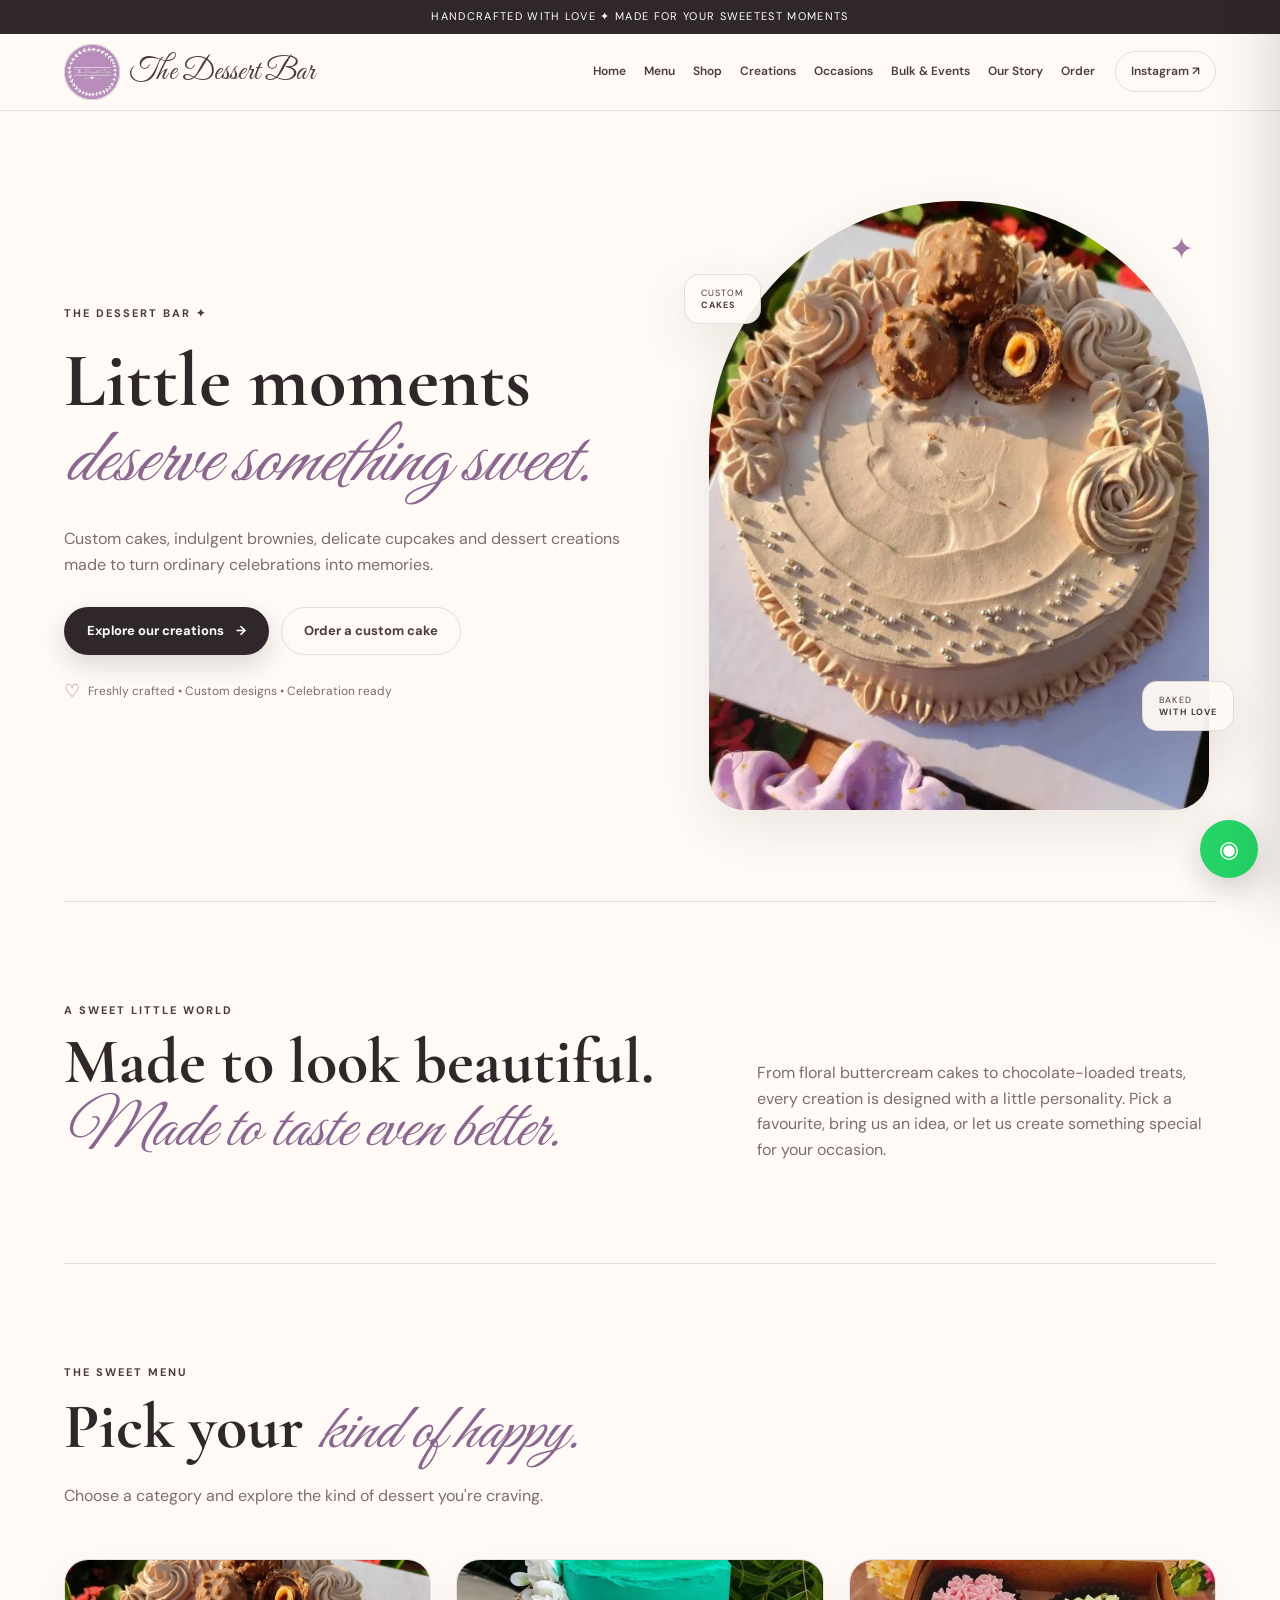
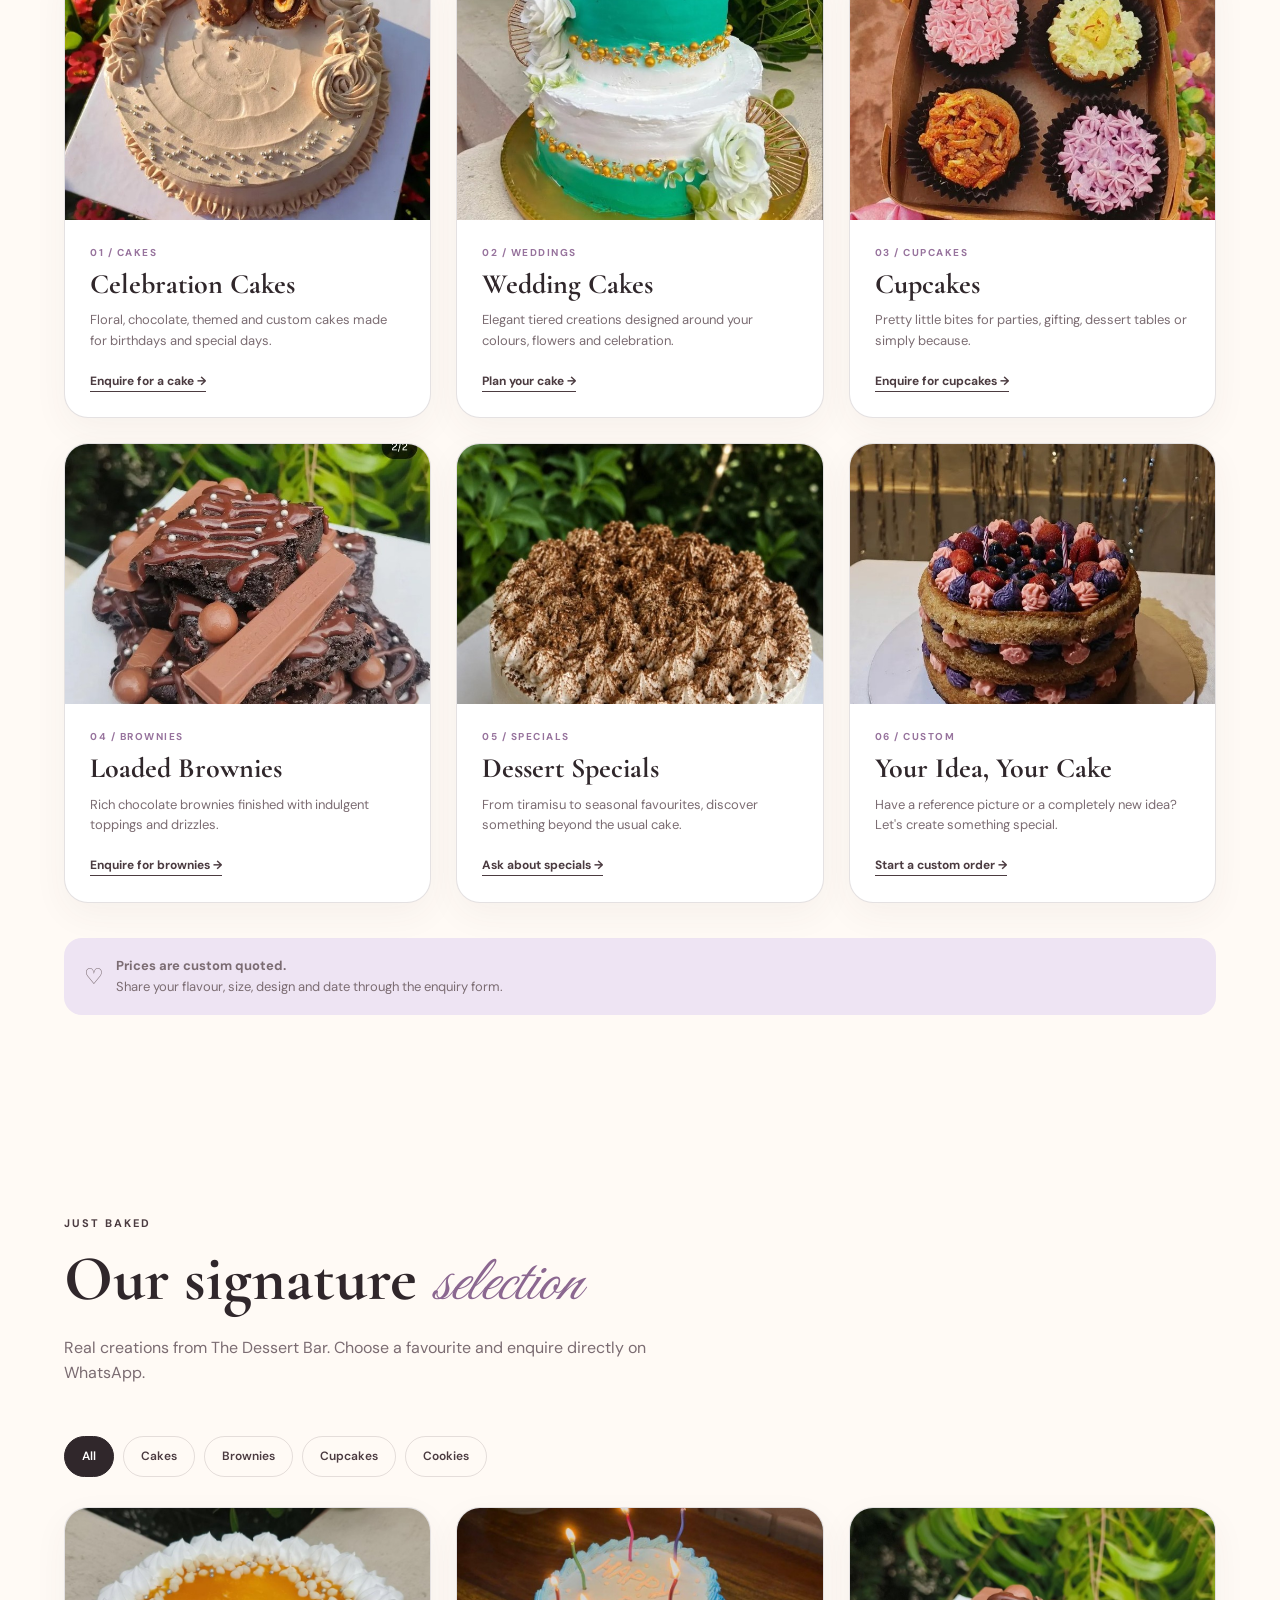
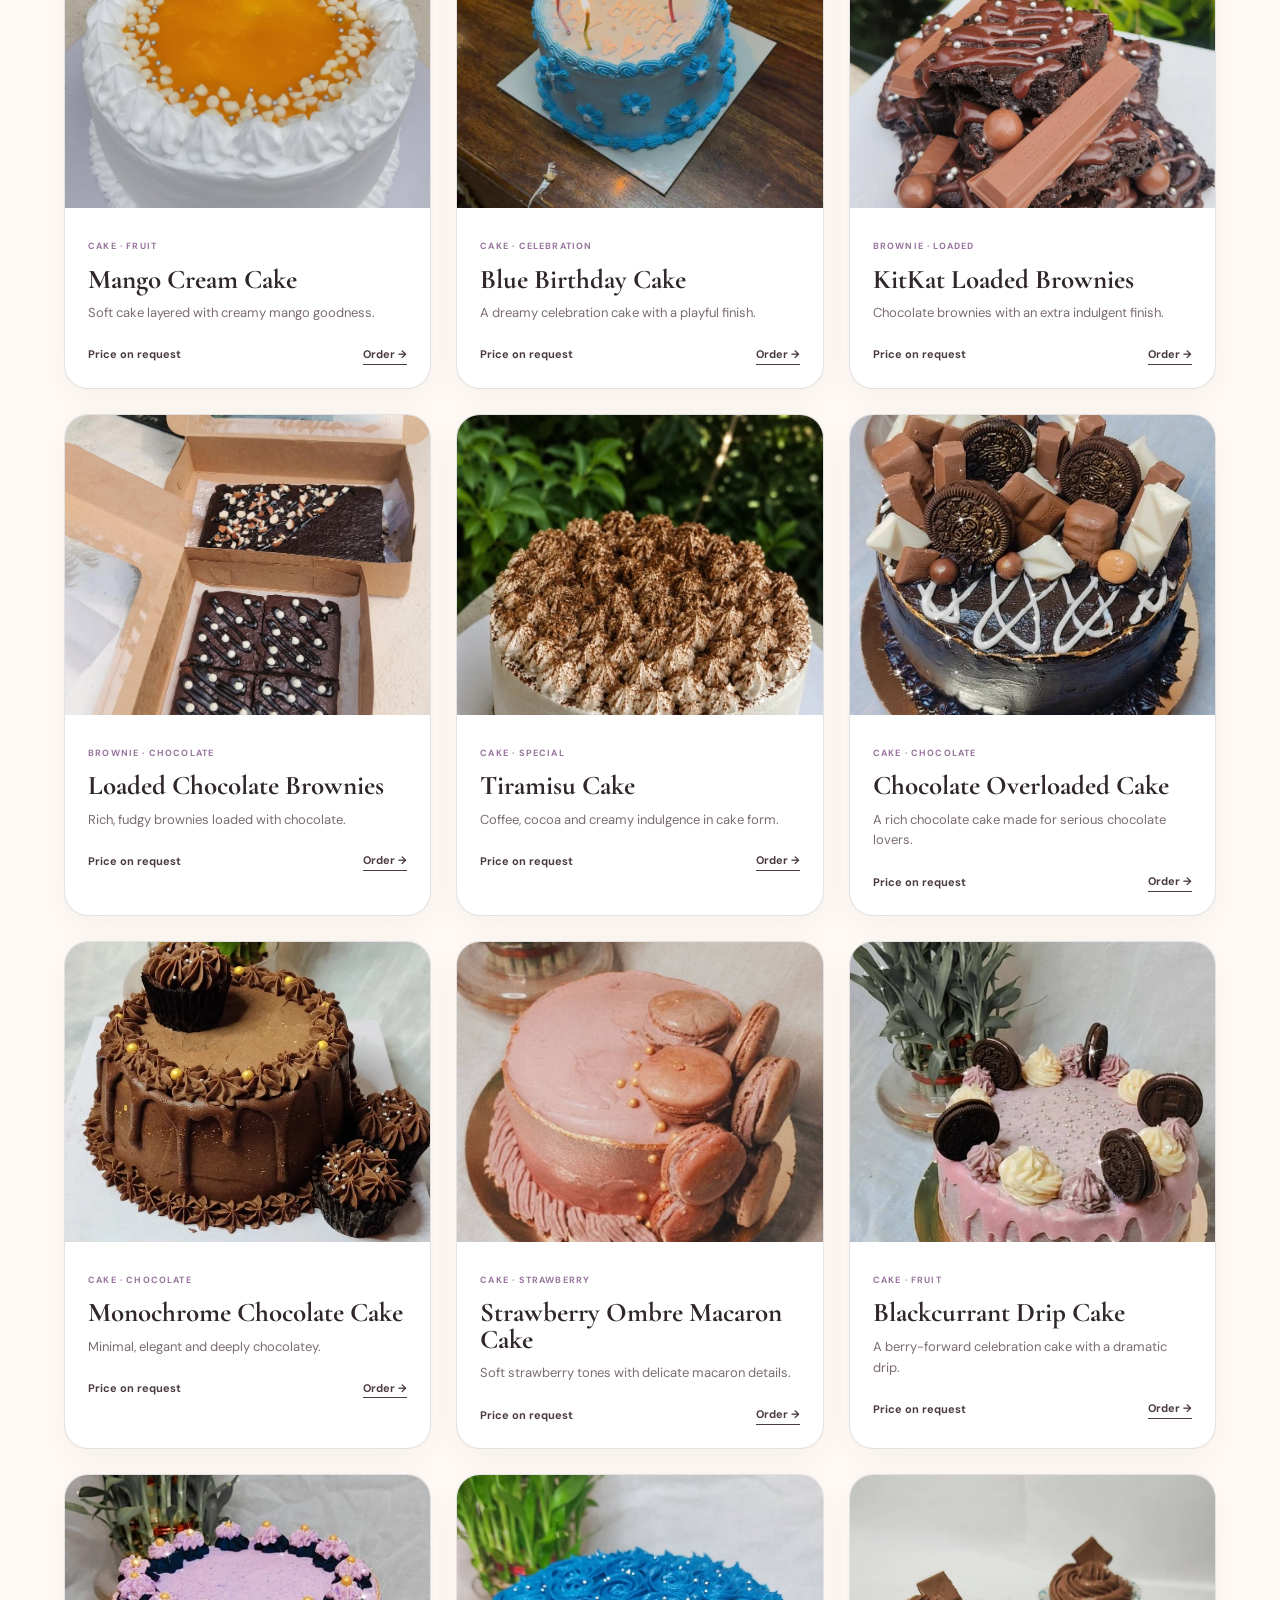
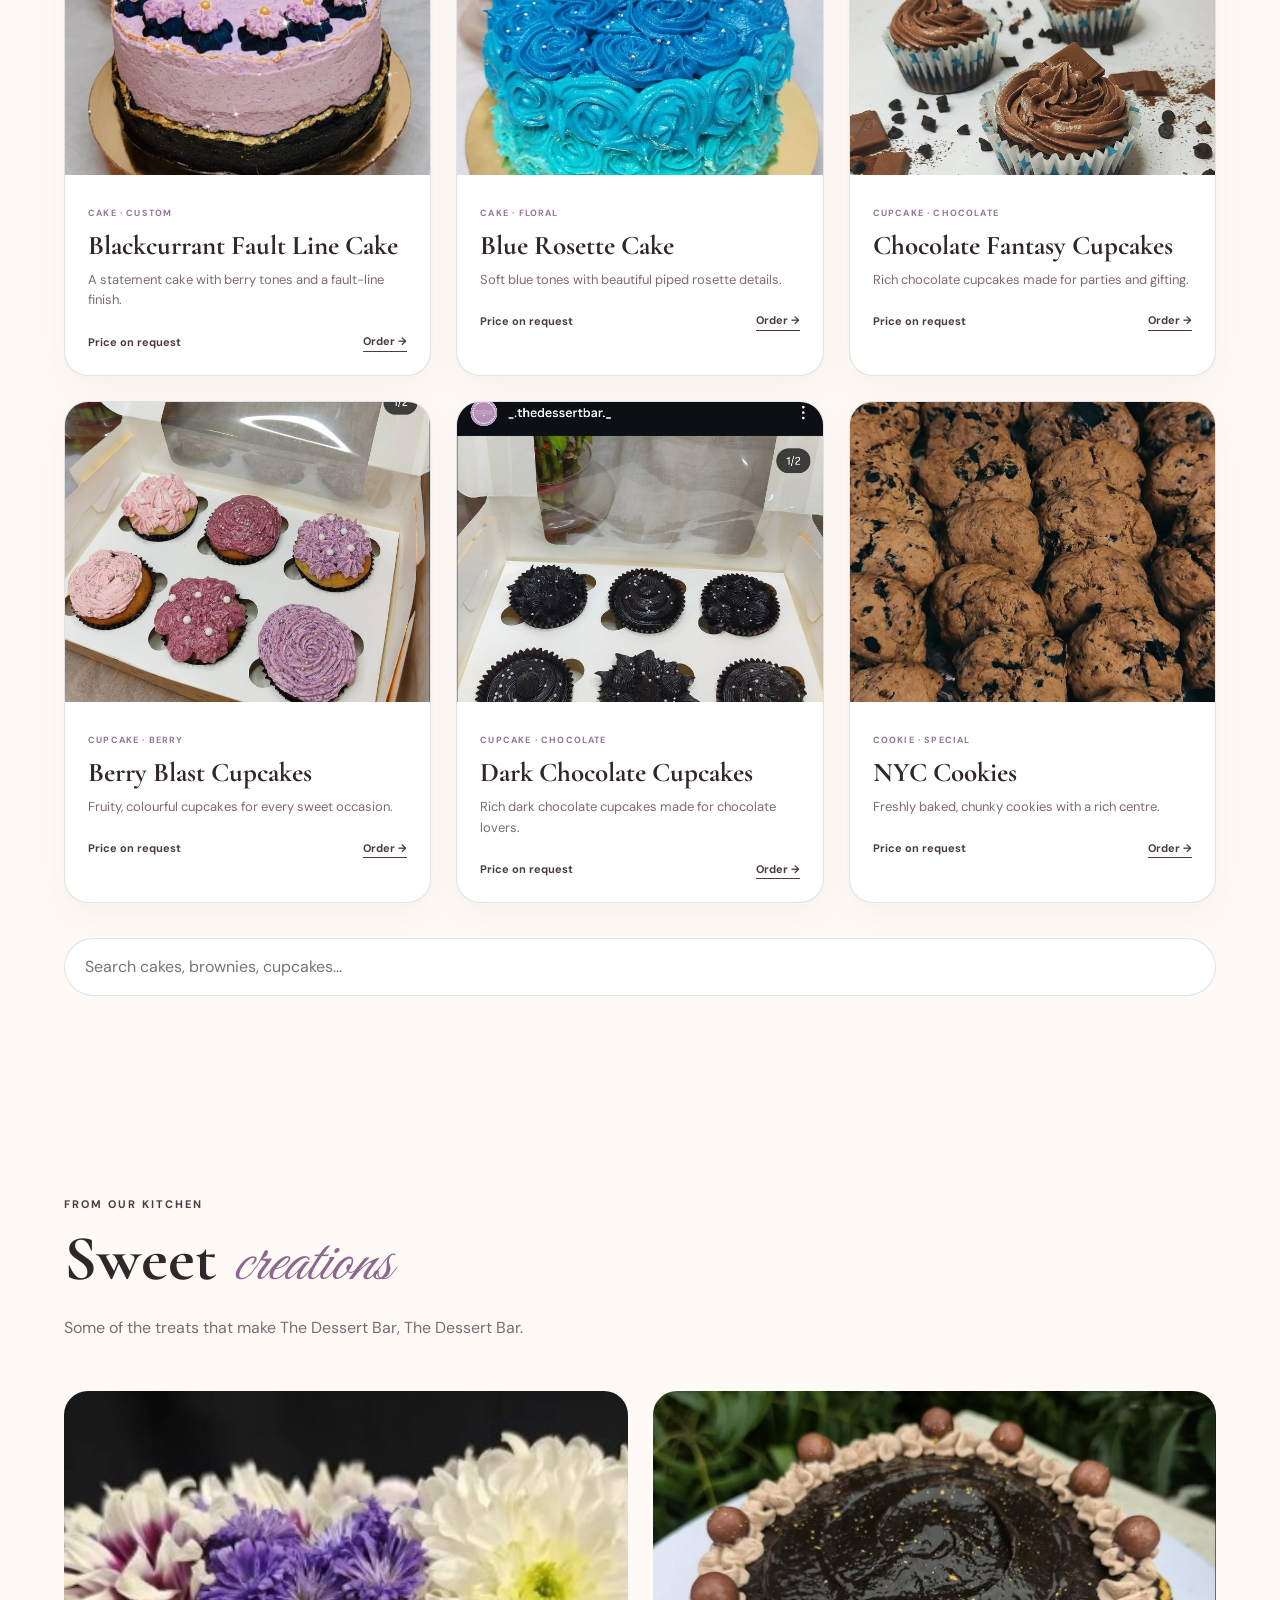
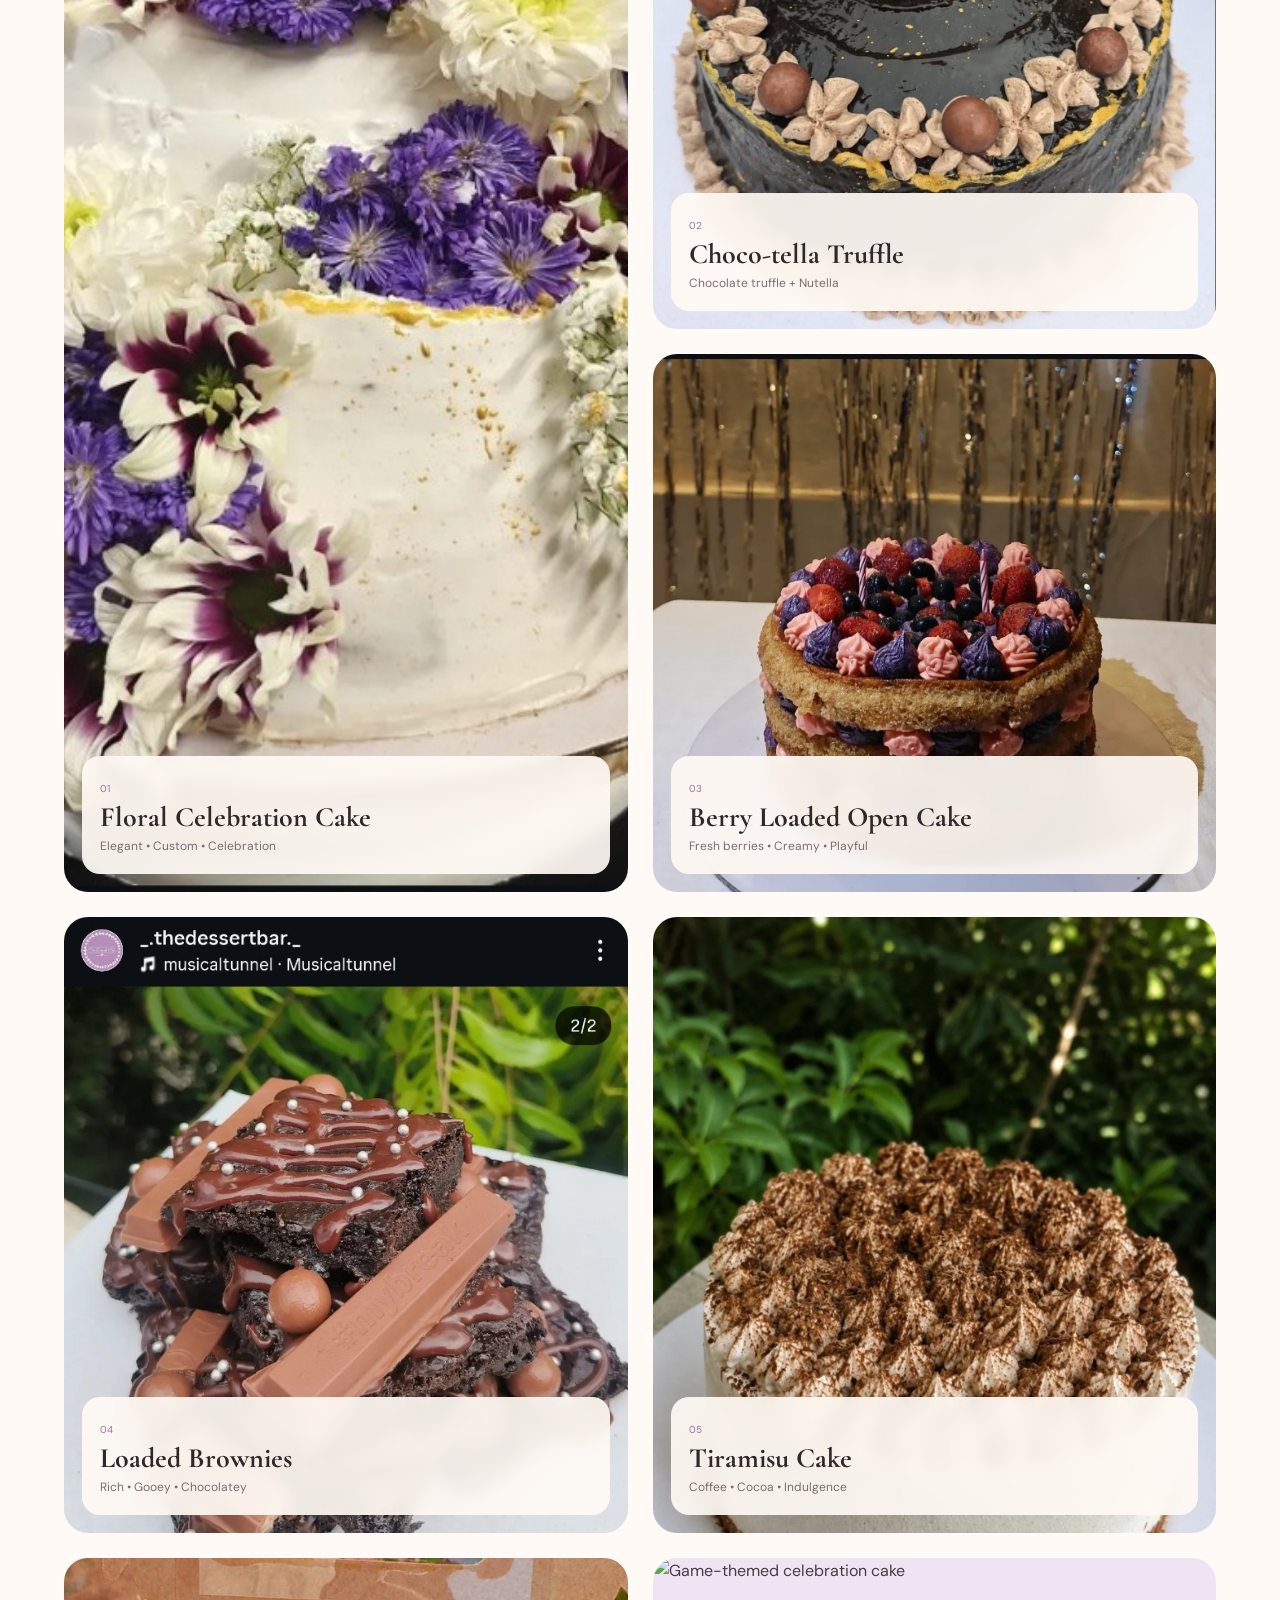
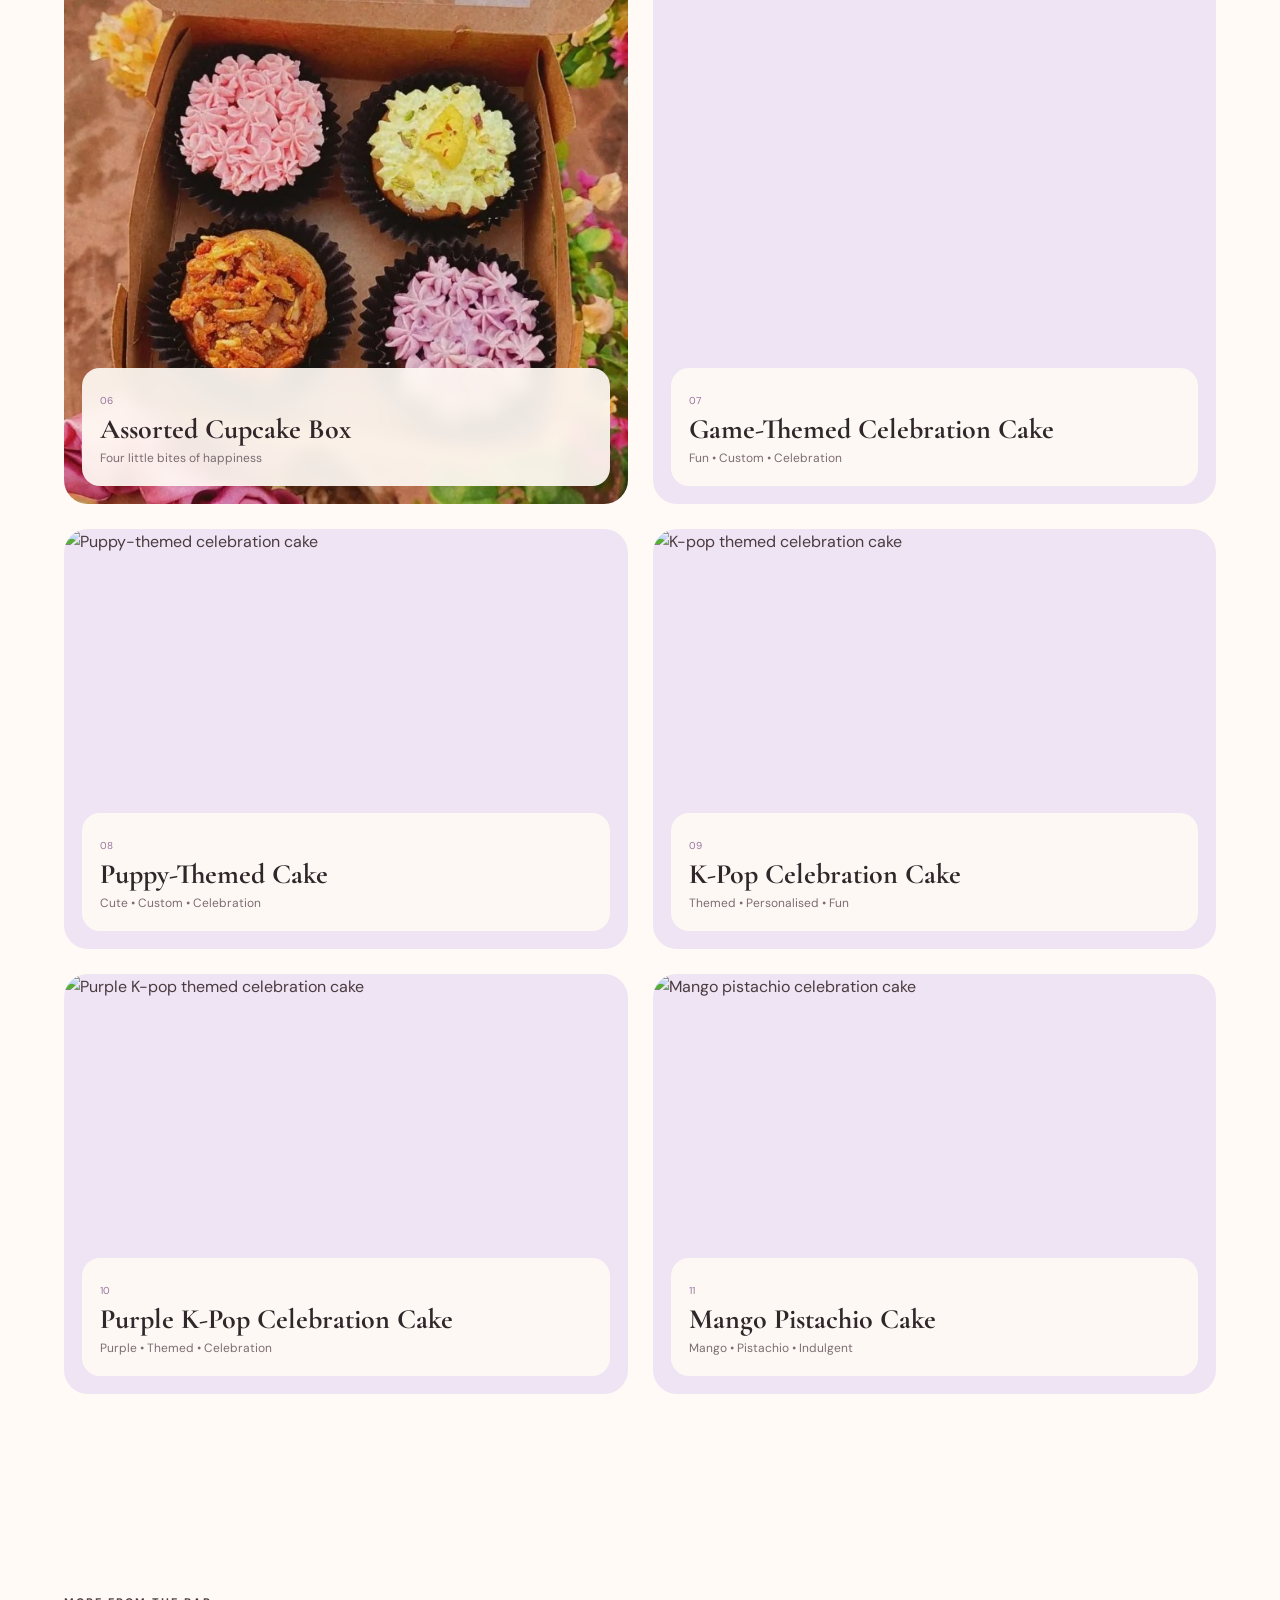
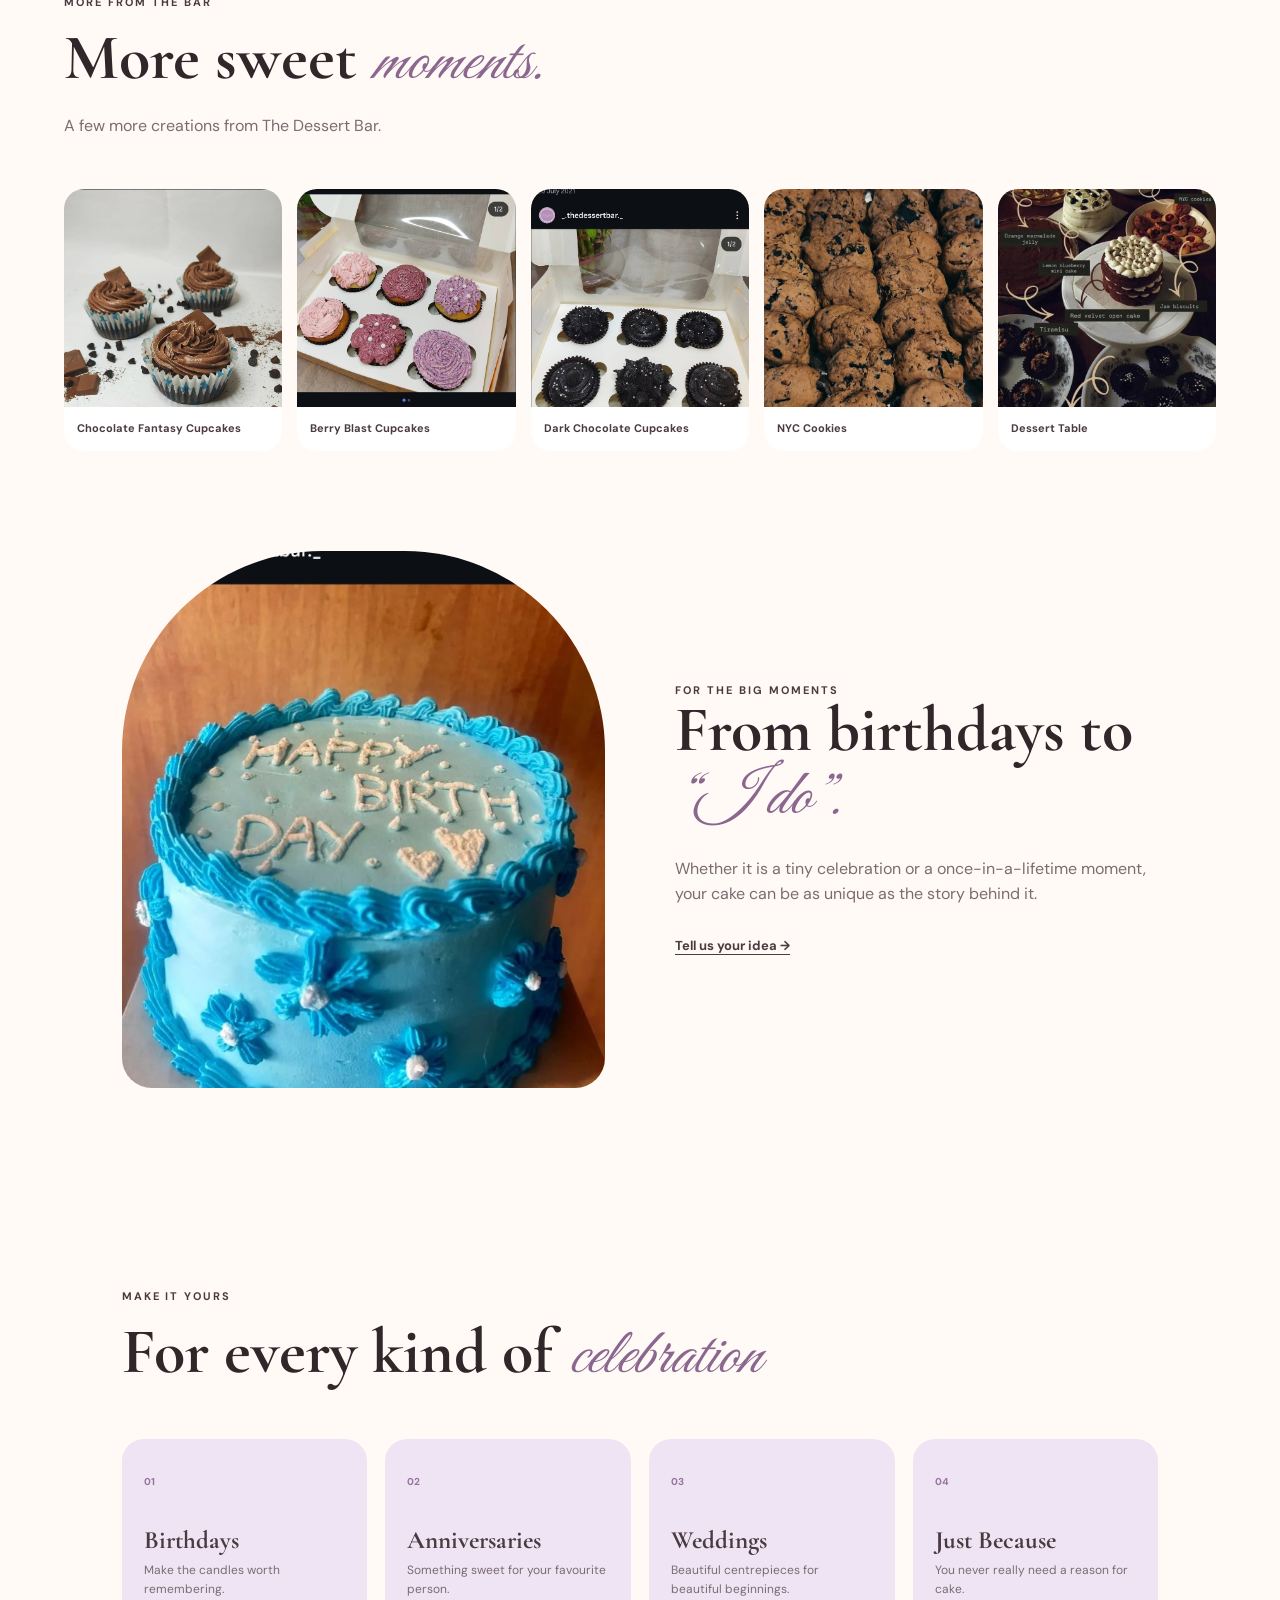
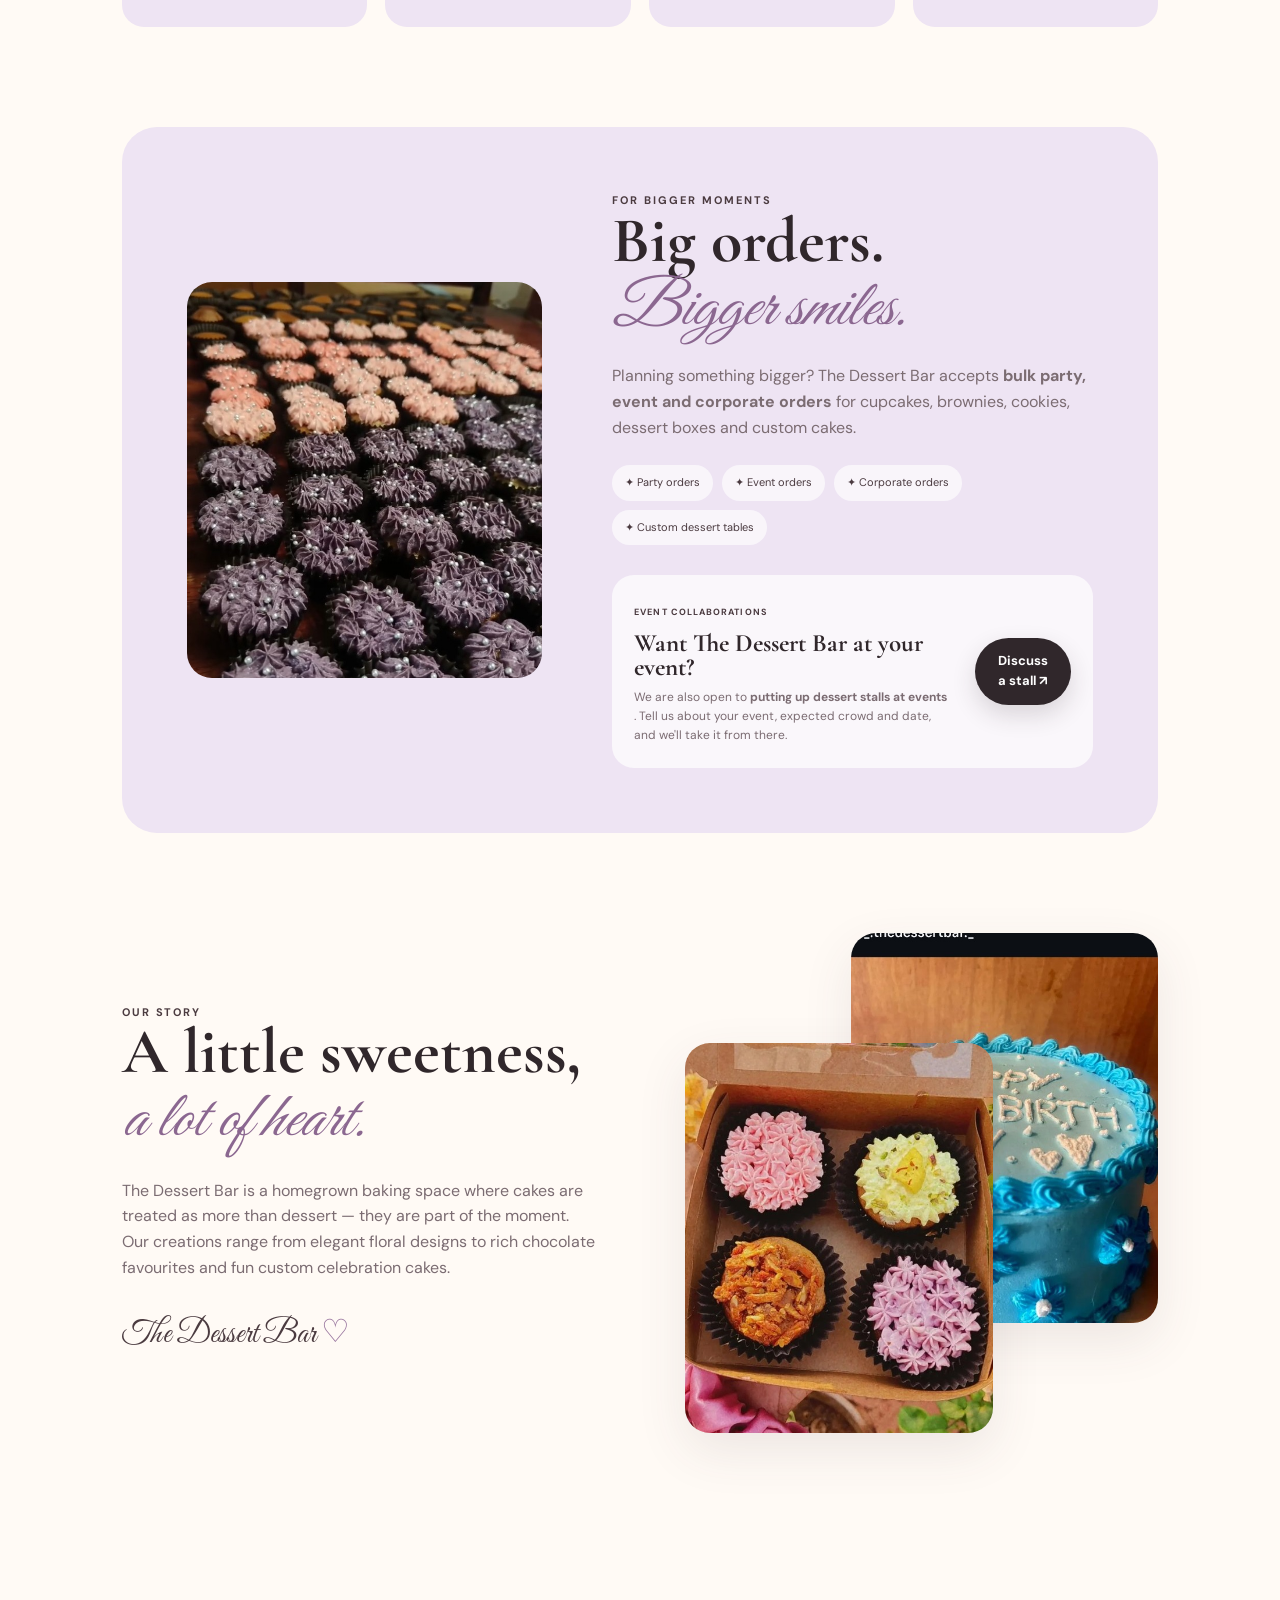
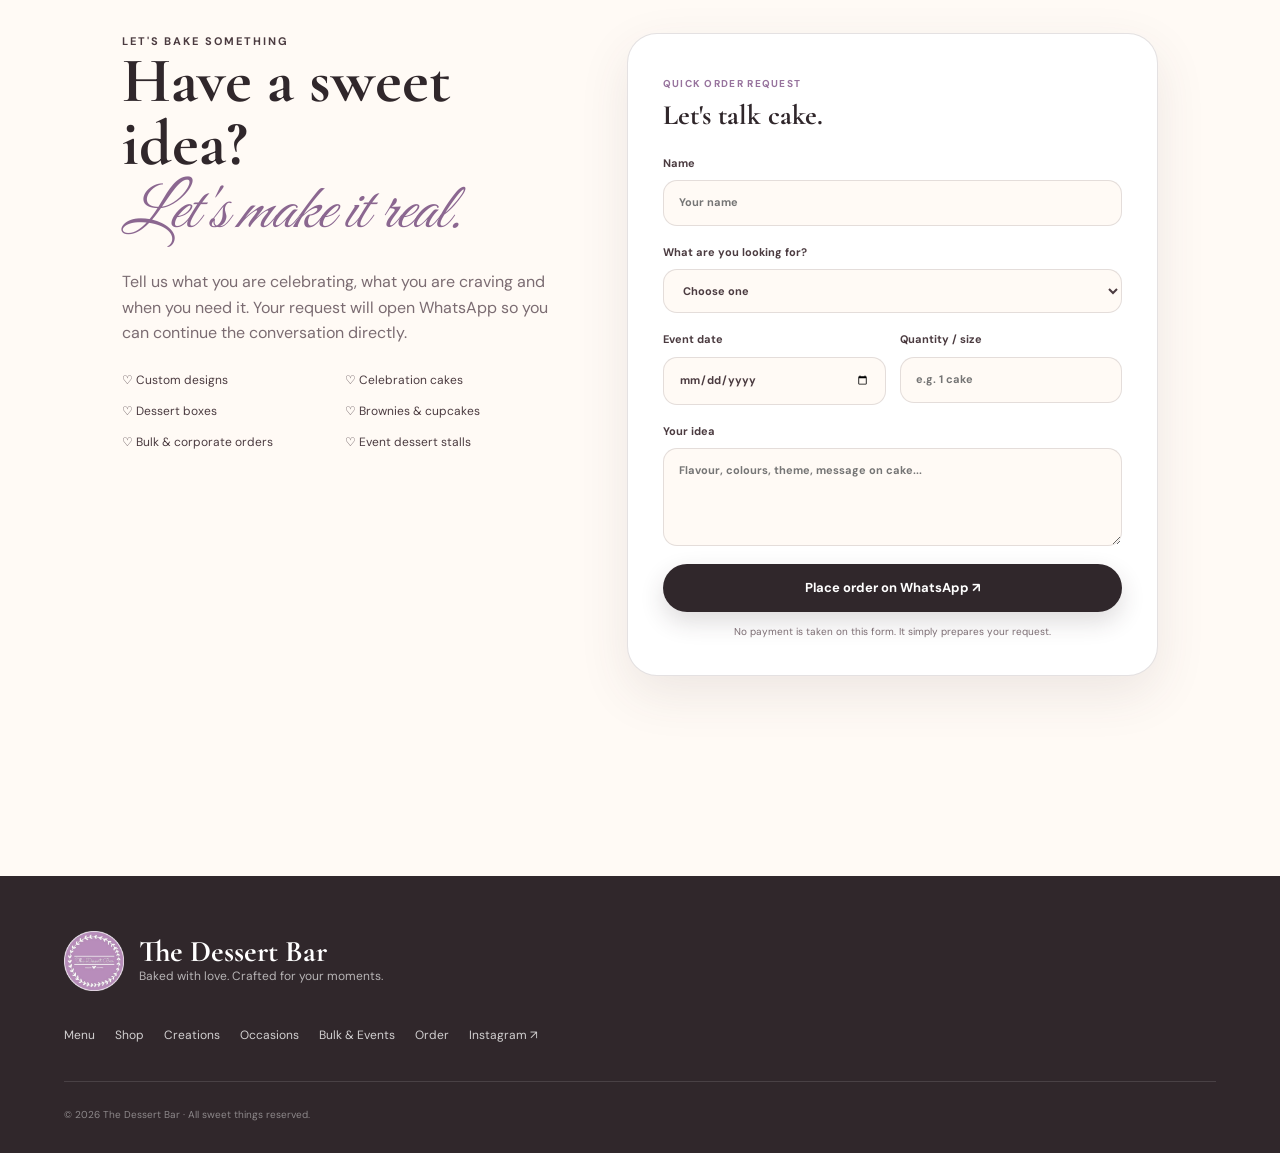
==== commit cad538b6: "Update index.html" ====
--- a/index.html
+++ b/index.html
@@ -628,6 +628,8 @@
         </article>
 
 
+        <!-- CORRECTED BROWNIE -->
+
         <article
           class="signature-card"
           data-category="brownie">
@@ -636,6 +638,52 @@
 
             <img
               src="images/loaded-brownies.jpg"
+              alt="KitKat loaded brownies">
+
+          </div>
+
+          <div class="signature-body">
+
+            <span>BROWNIE · LOADED</span>
+
+            <h3>
+              KitKat Loaded Brownies
+            </h3>
+
+            <p>
+              Chocolate brownies with an extra indulgent finish.
+            </p>
+
+            <div class="card-bottom">
+
+              <strong>
+                Price on request
+              </strong>
+
+              <a
+                href="#order"
+                class="order-mini"
+                data-product="KitKat Loaded Brownies">
+                Order →
+              </a>
+
+            </div>
+
+          </div>
+
+        </article>
+
+
+        <!-- CORRECTED BROWNIE -->
+
+        <article
+          class="signature-card"
+          data-category="brownie">
+
+          <div class="signature-photo">
+
+            <img
+              src="images/brownie-box.jpg"
               alt="Loaded chocolate brownies">
 
           </div>
@@ -674,50 +722,6 @@
 
         <article
           class="signature-card"
-          data-category="brownie">
-
-          <div class="signature-photo">
-
-            <img
-              src="images/brownie-box.jpg"
-              alt="KitKat loaded brownie box">
-
-          </div>
-
-          <div class="signature-body">
-
-            <span>BROWNIE · LOADED</span>
-
-            <h3>
-              KitKat Loaded Brownies
-            </h3>
-
-            <p>
-              Chocolate brownies with an extra indulgent finish.
-            </p>
-
-            <div class="card-bottom">
-
-              <strong>
-                Price on request
-              </strong>
-
-              <a
-                href="#order"
-                class="order-mini"
-                data-product="KitKat Loaded Brownies">
-                Order →
-              </a>
-
-            </div>
-
-          </div>
-
-        </article>
-
-
-        <article
-          class="signature-card"
           data-category="cake">
 
           <div class="signature-photo">
@@ -1112,6 +1116,8 @@
         </article>
 
 
+        <!-- CORRECTED CUPCAKE -->
+
         <article
           class="signature-card"
           data-category="cupcake">
@@ -1120,20 +1126,20 @@
 
             <img
               src="images/tiramisu-cupcakes-new.jpg"
-              alt="Tiramisu cupcakes">
+              alt="Dark chocolate cupcakes">
 
           </div>
 
           <div class="signature-body">
 
-            <span>CUPCAKE · SPECIAL</span>
-
-            <h3>
-              Tiramisu Cupcakes
-            </h3>
-
-            <p>
-              A cupcake-sized take on the classic coffee dessert.
+            <span>CUPCAKE · CHOCOLATE</span>
+
+            <h3>
+              Dark Chocolate Cupcakes
+            </h3>
+
+            <p>
+              Rich dark chocolate cupcakes made for chocolate lovers.
             </p>
 
             <div class="card-bottom">
@@ -1145,7 +1151,7 @@
               <a
                 href="#order"
                 class="order-mini"
-                data-product="Tiramisu Cupcakes">
+                data-product="Dark Chocolate Cupcakes">
                 Order →
               </a>
 
@@ -1448,6 +1454,137 @@
 
         </article>
 
+
+        <!-- NEW CREATION 07 -->
+
+        <article class="product">
+
+          <img
+            class="zoomable"
+            src="images/pubg-cake.jpg"
+            alt="Game-themed celebration cake">
+
+          <div class="product-info">
+
+            <span>07</span>
+
+            <h3>
+              Game-Themed Celebration Cake
+            </h3>
+
+            <p>
+              Fun • Custom • Celebration
+            </p>
+
+          </div>
+
+        </article>
+
+
+        <!-- NEW CREATION 08 -->
+
+        <article class="product">
+
+          <img
+            class="zoomable"
+            src="images/dog-cake.jpg"
+            alt="Puppy-themed celebration cake">
+
+          <div class="product-info">
+
+            <span>08</span>
+
+            <h3>
+              Puppy-Themed Cake
+            </h3>
+
+            <p>
+              Cute • Custom • Celebration
+            </p>
+
+          </div>
+
+        </article>
+
+
+        <!-- NEW CREATION 09 -->
+
+        <article class="product">
+
+          <img
+            class="zoomable"
+            src="images/bts-cake.jpg"
+            alt="K-pop themed celebration cake">
+
+          <div class="product-info">
+
+            <span>09</span>
+
+            <h3>
+              K-Pop Celebration Cake
+            </h3>
+
+            <p>
+              Themed • Personalised • Fun
+            </p>
+
+          </div>
+
+        </article>
+
+
+        <!-- NEW CREATION 10 -->
+
+        <article class="product">
+
+          <img
+            class="zoomable"
+            src="images/bts-purple-cake.jpg"
+            alt="Purple K-pop themed celebration cake">
+
+          <div class="product-info">
+
+            <span>10</span>
+
+            <h3>
+              Purple K-Pop Celebration Cake
+            </h3>
+
+            <p>
+              Purple • Themed • Celebration
+            </p>
+
+          </div>
+
+        </article>
+
+
+        <!-- NEW CREATION 11 -->
+
+        <article class="product">
+
+          <img
+            class="zoomable"
+            src="images/mango-pistachio-cake.jpg"
+            alt="Mango pistachio celebration cake">
+
+          <div class="product-info">
+
+            <span>11</span>
+
+            <h3>
+              Mango Pistachio Cake
+            </h3>
+
+            <p>
+              Mango • Pistachio • Indulgent
+            </p>
+
+          </div>
+
+        </article>
+
+
       </div>
 
     </section>
@@ -1512,10 +1649,10 @@
           <img
             class="zoomable"
             src="images/tiramisu-cupcakes-new.jpg"
-            alt="Tiramisu cupcakes">
+            alt="Dark chocolate cupcakes">
 
           <figcaption>
-            Tiramisu Cupcakes
+            Dark Chocolate Cupcakes
           </figcaption>
 
         </figure>
@@ -1547,12 +1684,9 @@
 
         </figure>
 
-      </div>
-
-    </section>
-
-
-    <!-- FEATURE -->
+
+      </div>
+          <!-- FEATURE -->
 
     <section class="feature section">
 
@@ -1613,6 +1747,7 @@
 
       <div class="occasion-grid">
 
+
         <div class="occasion-card">
 
           <span>01</span>
@@ -1671,6 +1806,7 @@
           </p>
 
         </div>
+
 
       </div>
 
@@ -1702,6 +1838,7 @@
           Big orders.<br>
           <em>Bigger smiles.</em>
         </h2>
+
 
         <p>
           Planning something bigger?
@@ -1785,6 +1922,7 @@
           custom celebration cakes.
         </p>
 
+
         <div class="signature">
           The Dessert Bar
           <span>♡</span>
@@ -1989,6 +2127,7 @@
 
     </section>
 
+
   </main>
 
 
@@ -2115,16 +2254,19 @@
 
           menu.classList.remove("open");
 
+
           menuButton.setAttribute(
             "aria-expanded",
             "false"
           );
 
+
           menuButton.setAttribute(
             "aria-label",
             "Open menu"
           );
 
+
           menuButton.textContent = "☰";
 
         });
@@ -2134,6 +2276,10 @@
     });
 
   </script>
+
 
 </body>
 </html>
+
+
+    </section>
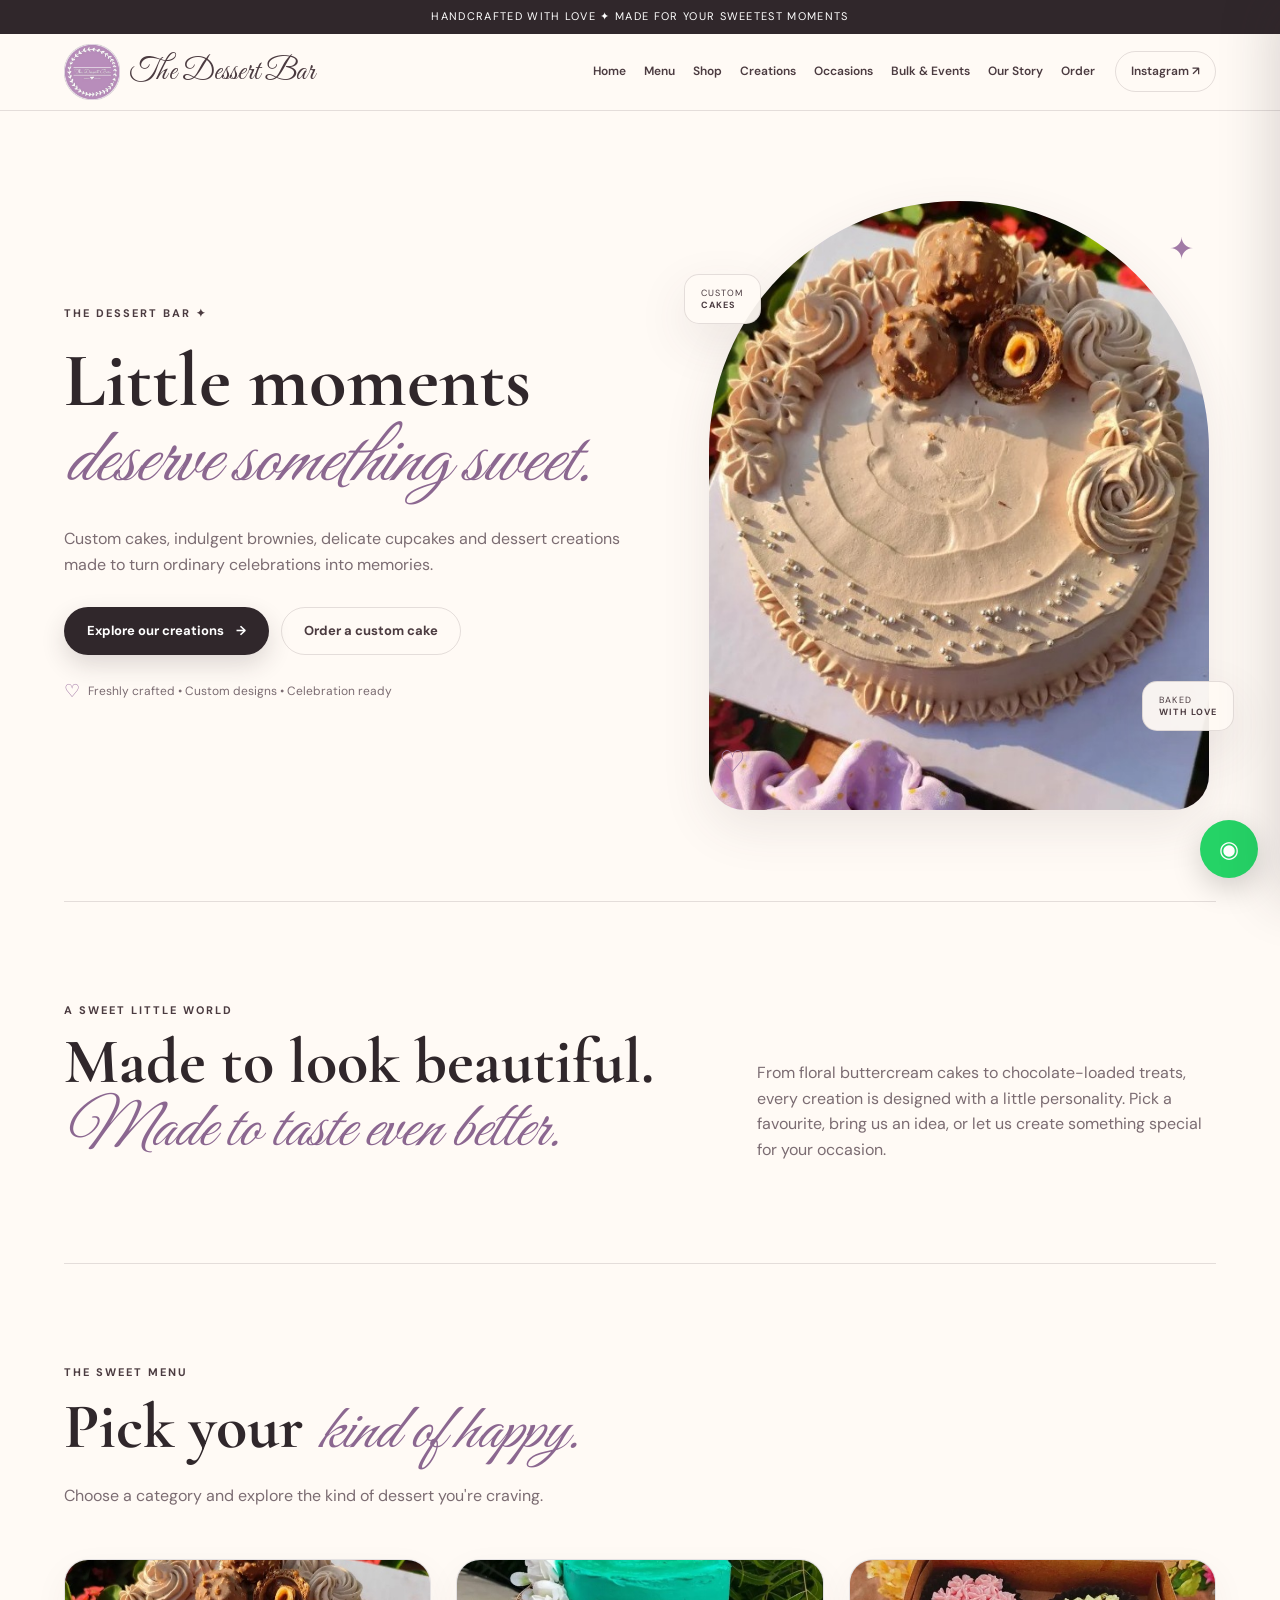
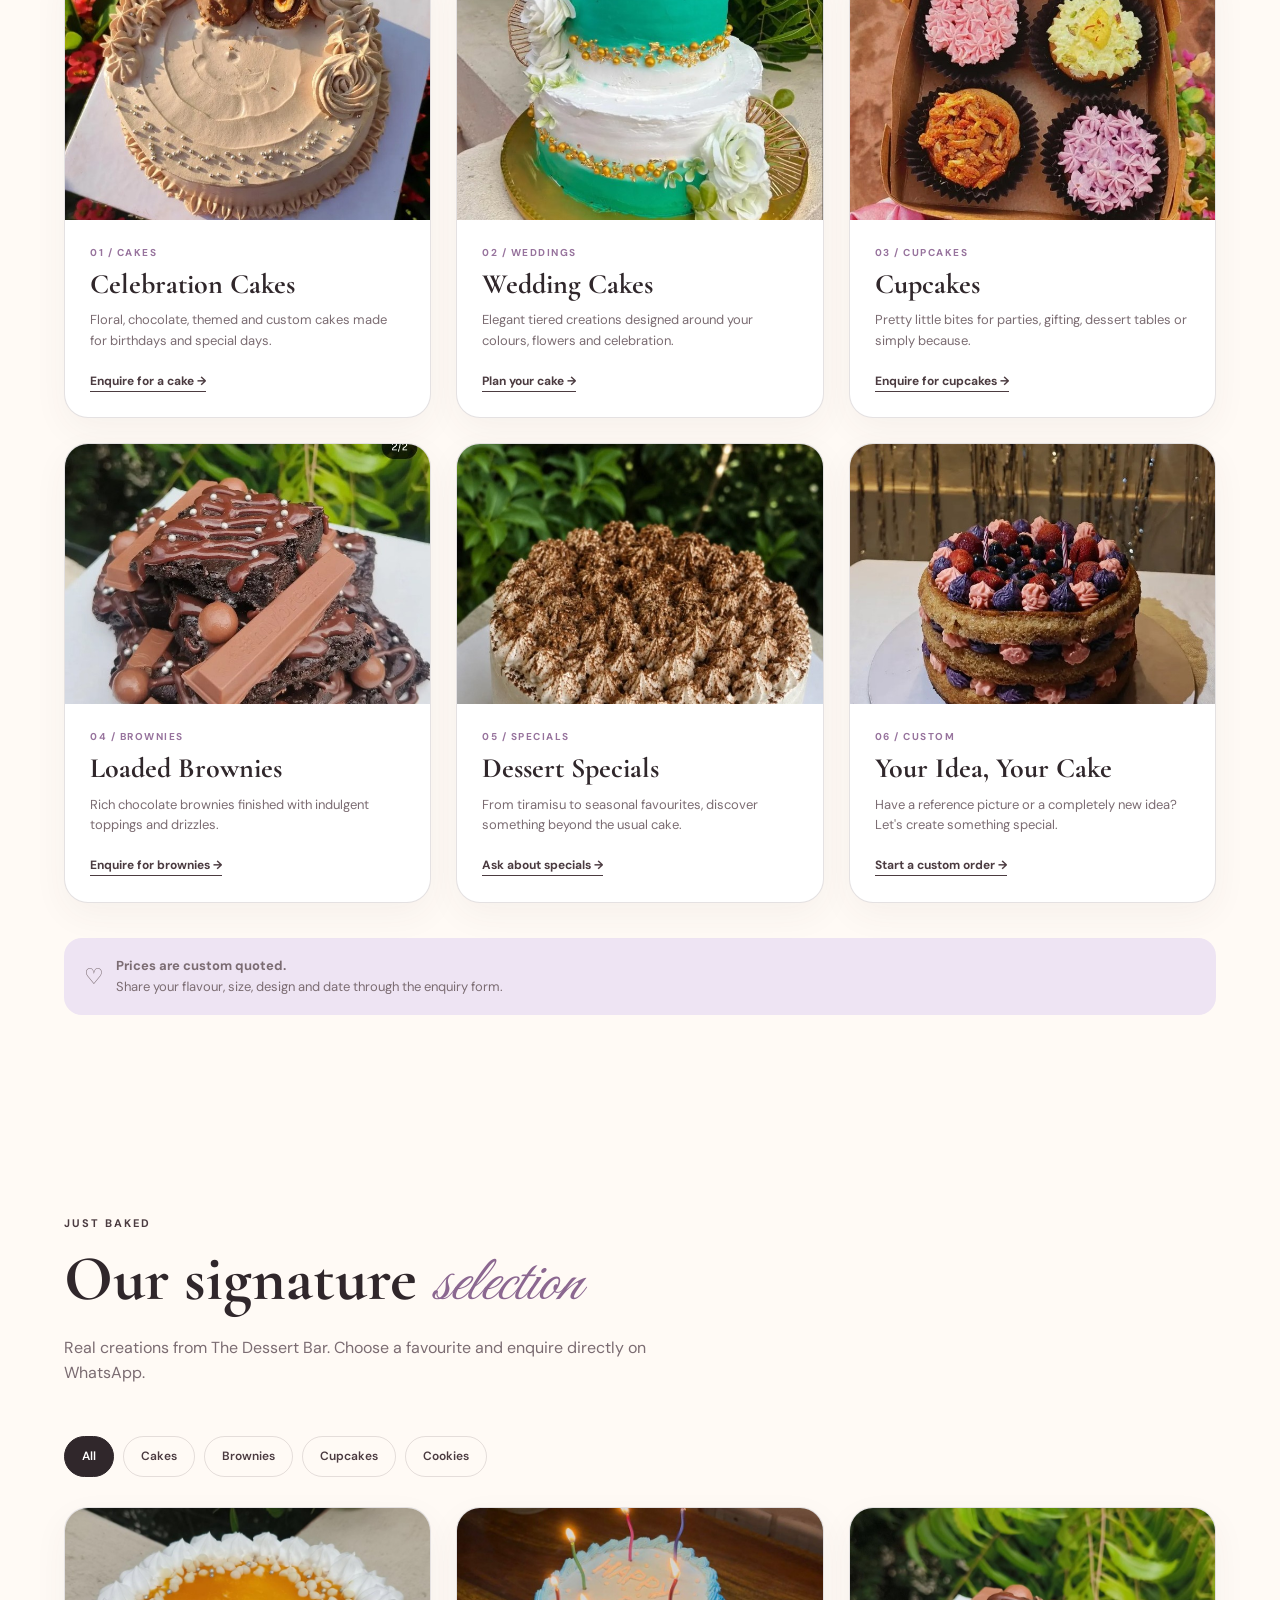
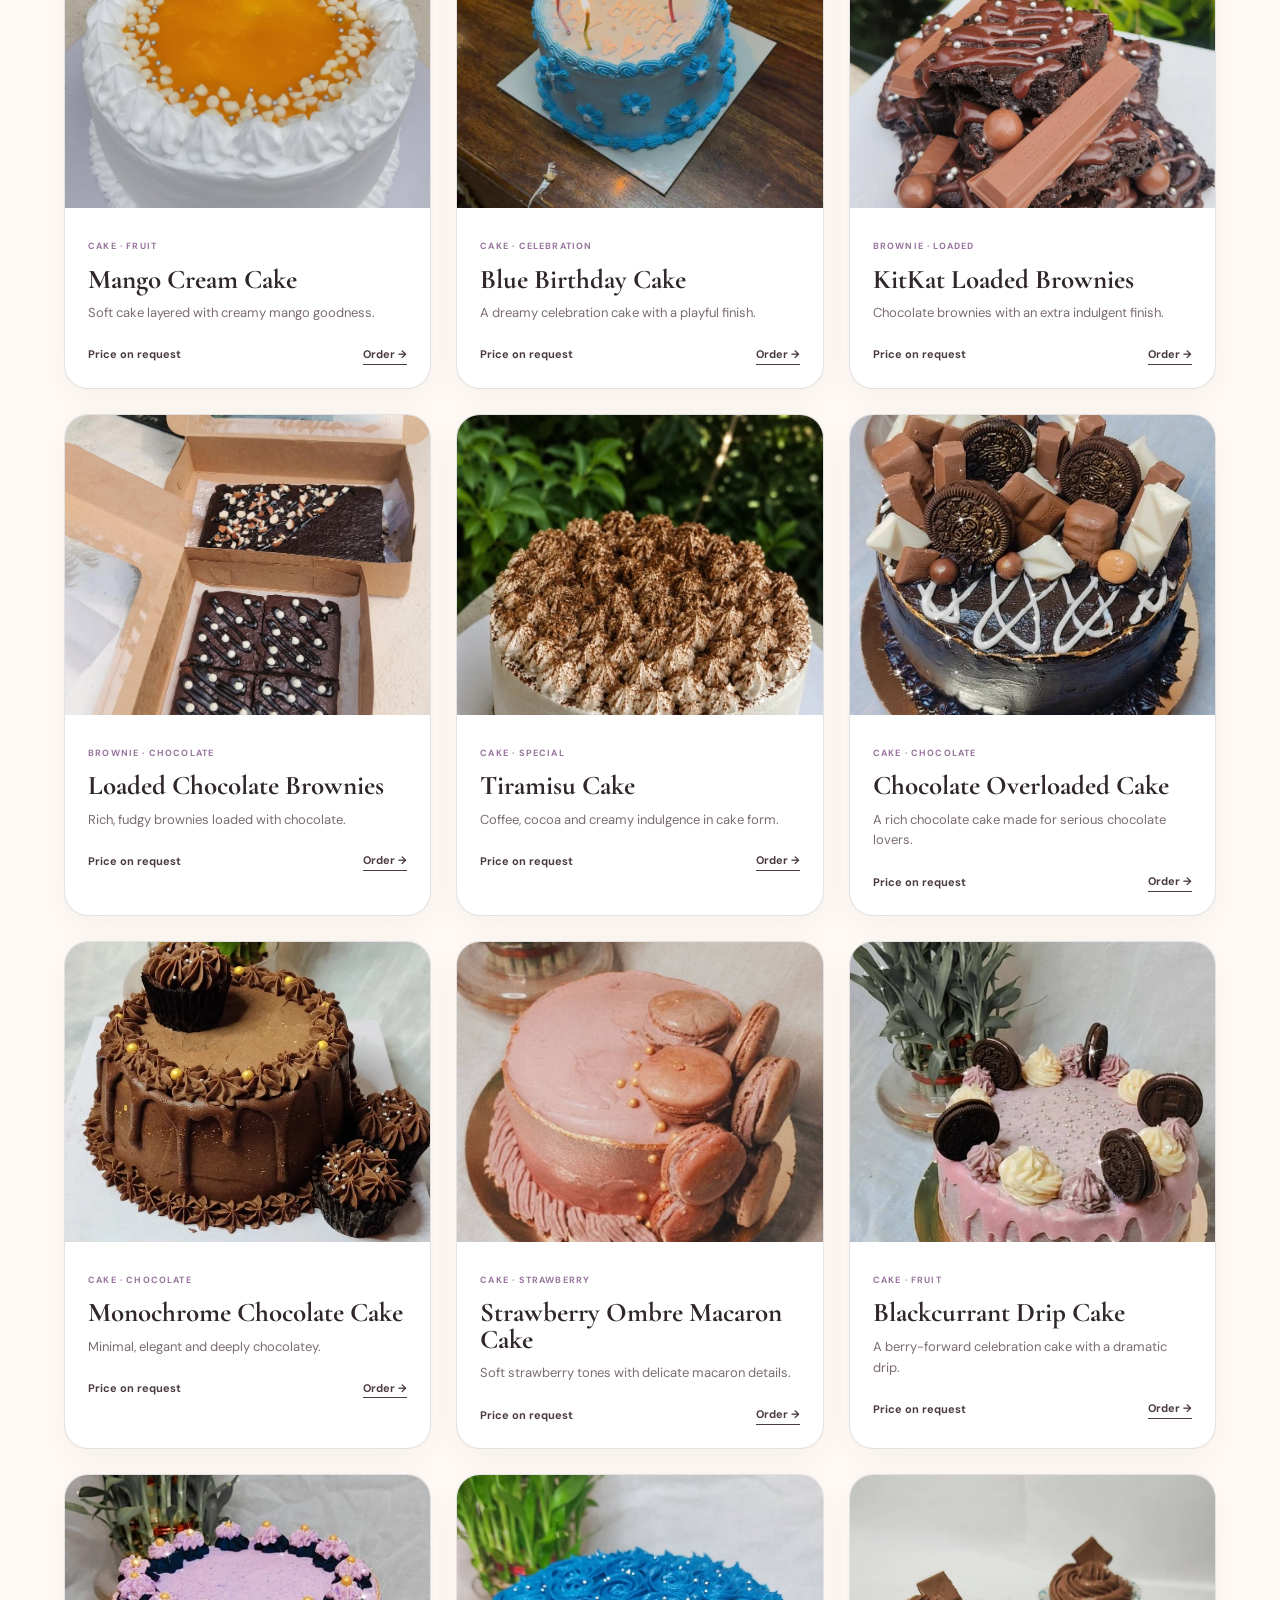
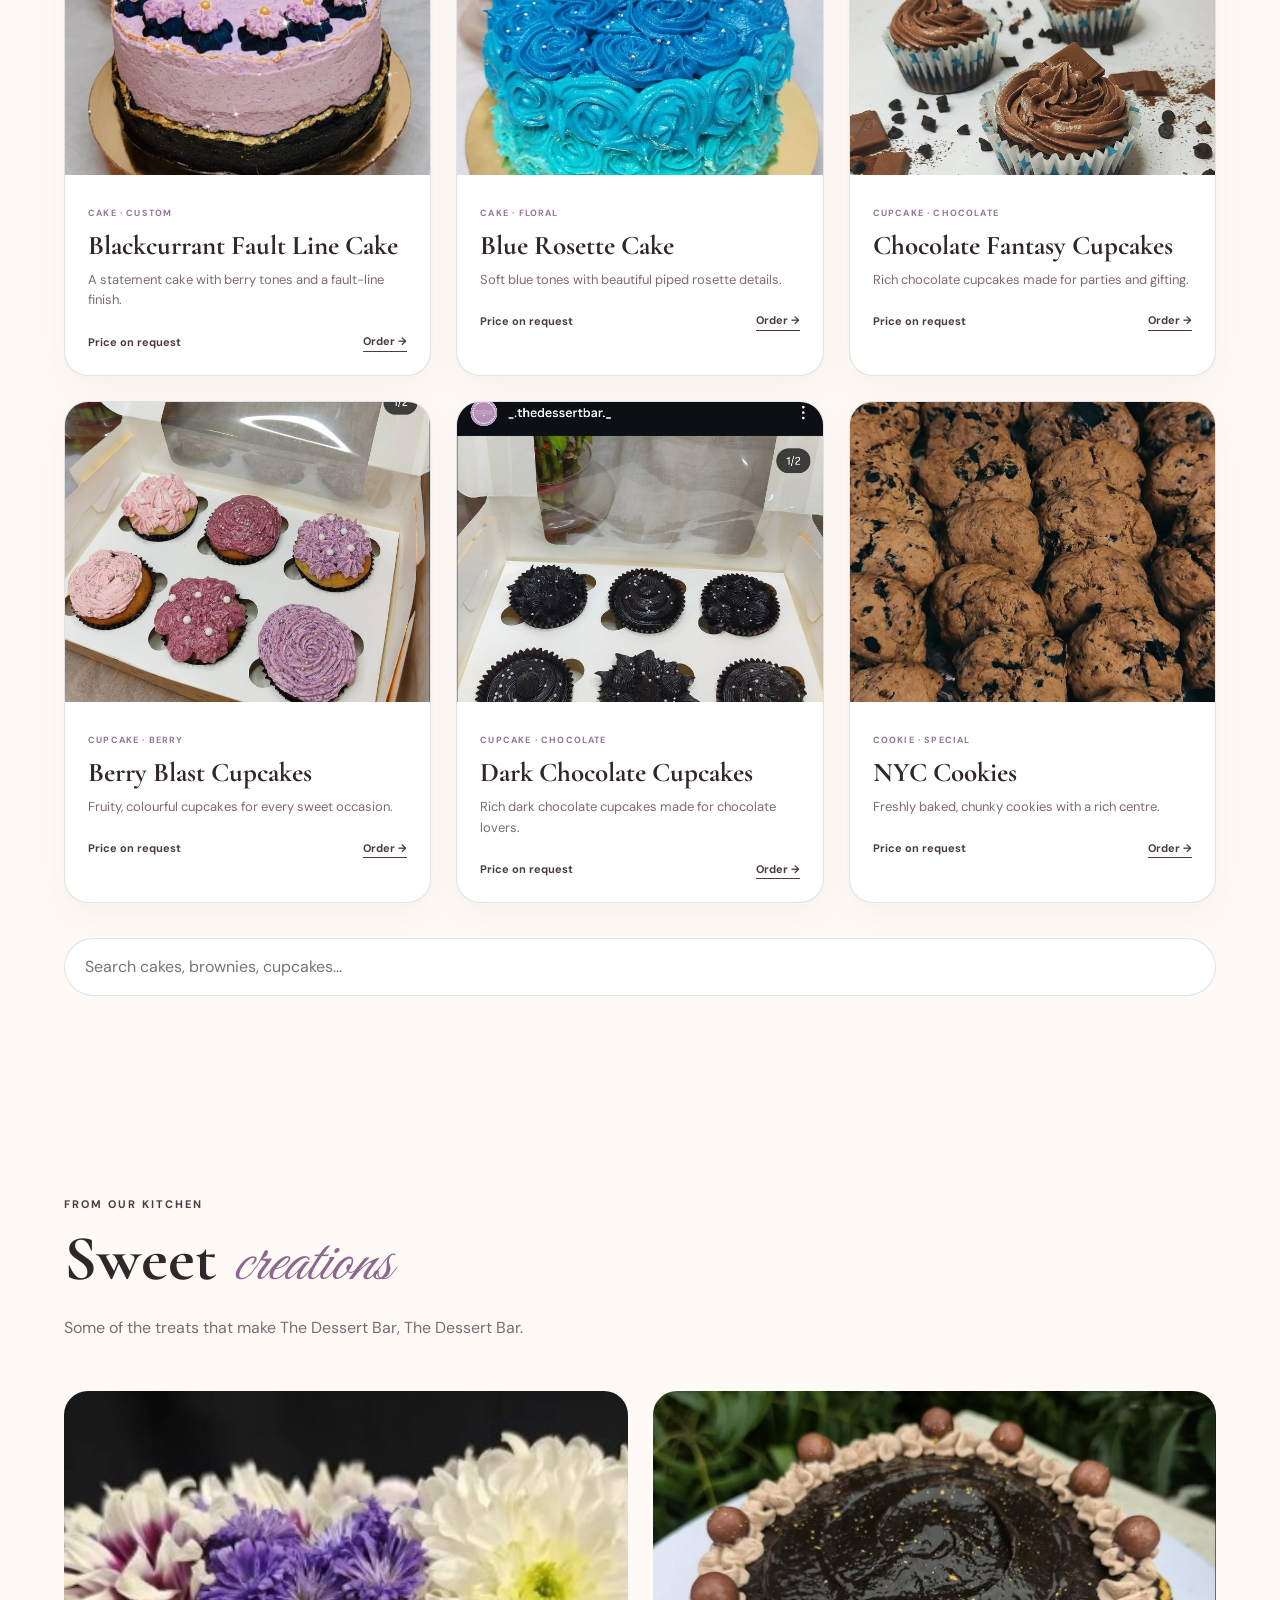
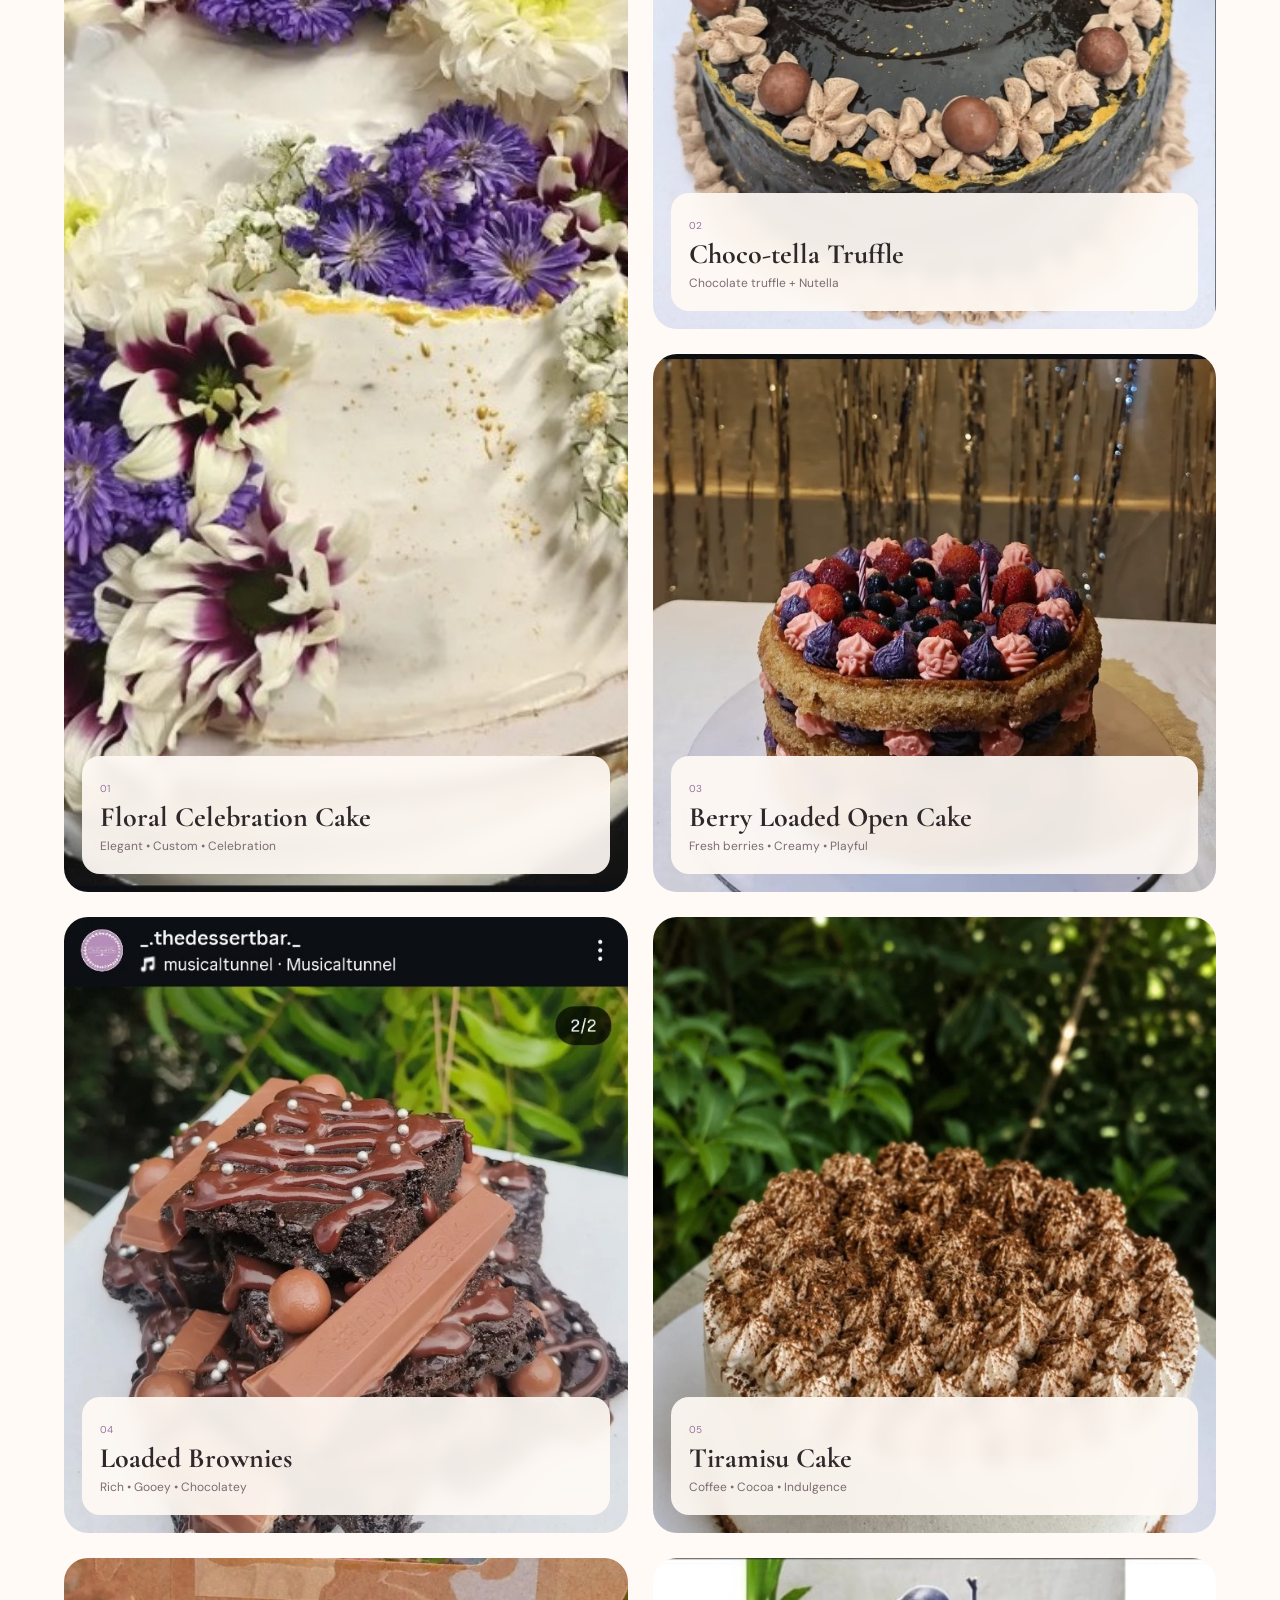
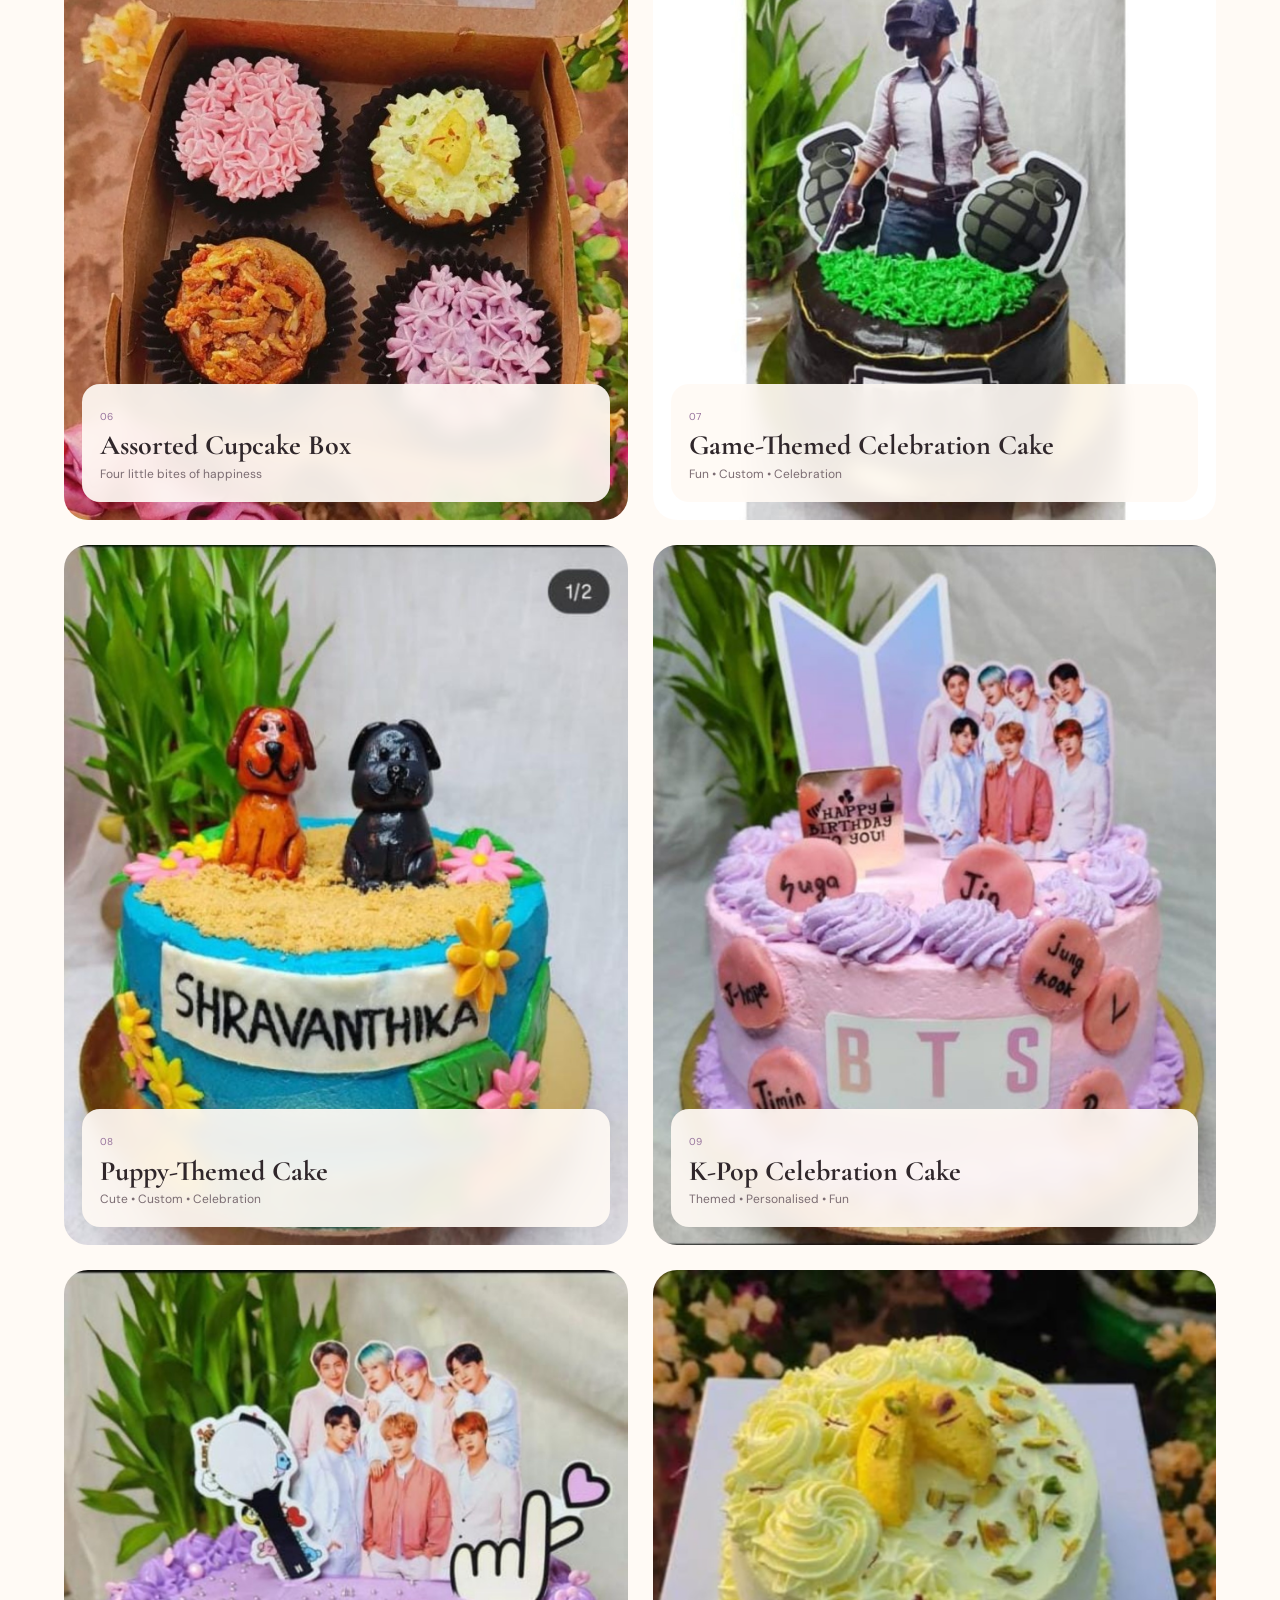
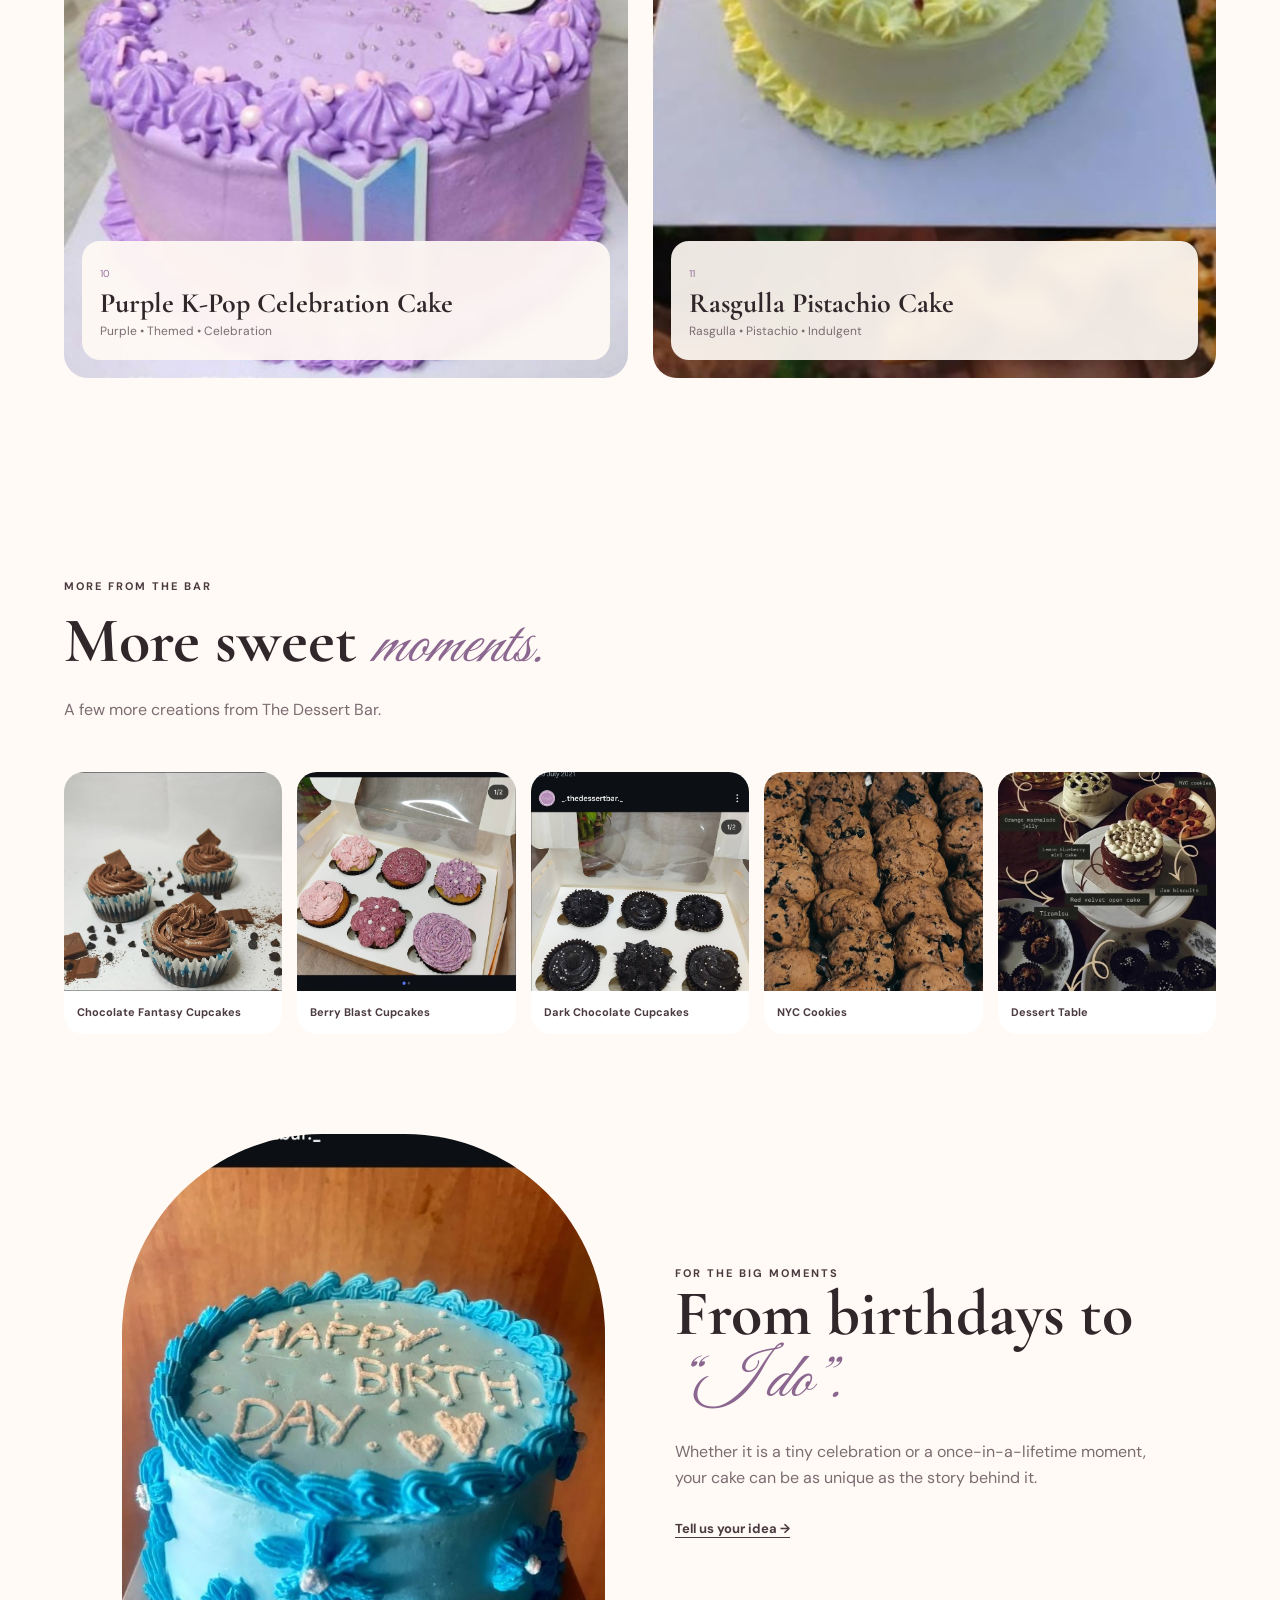
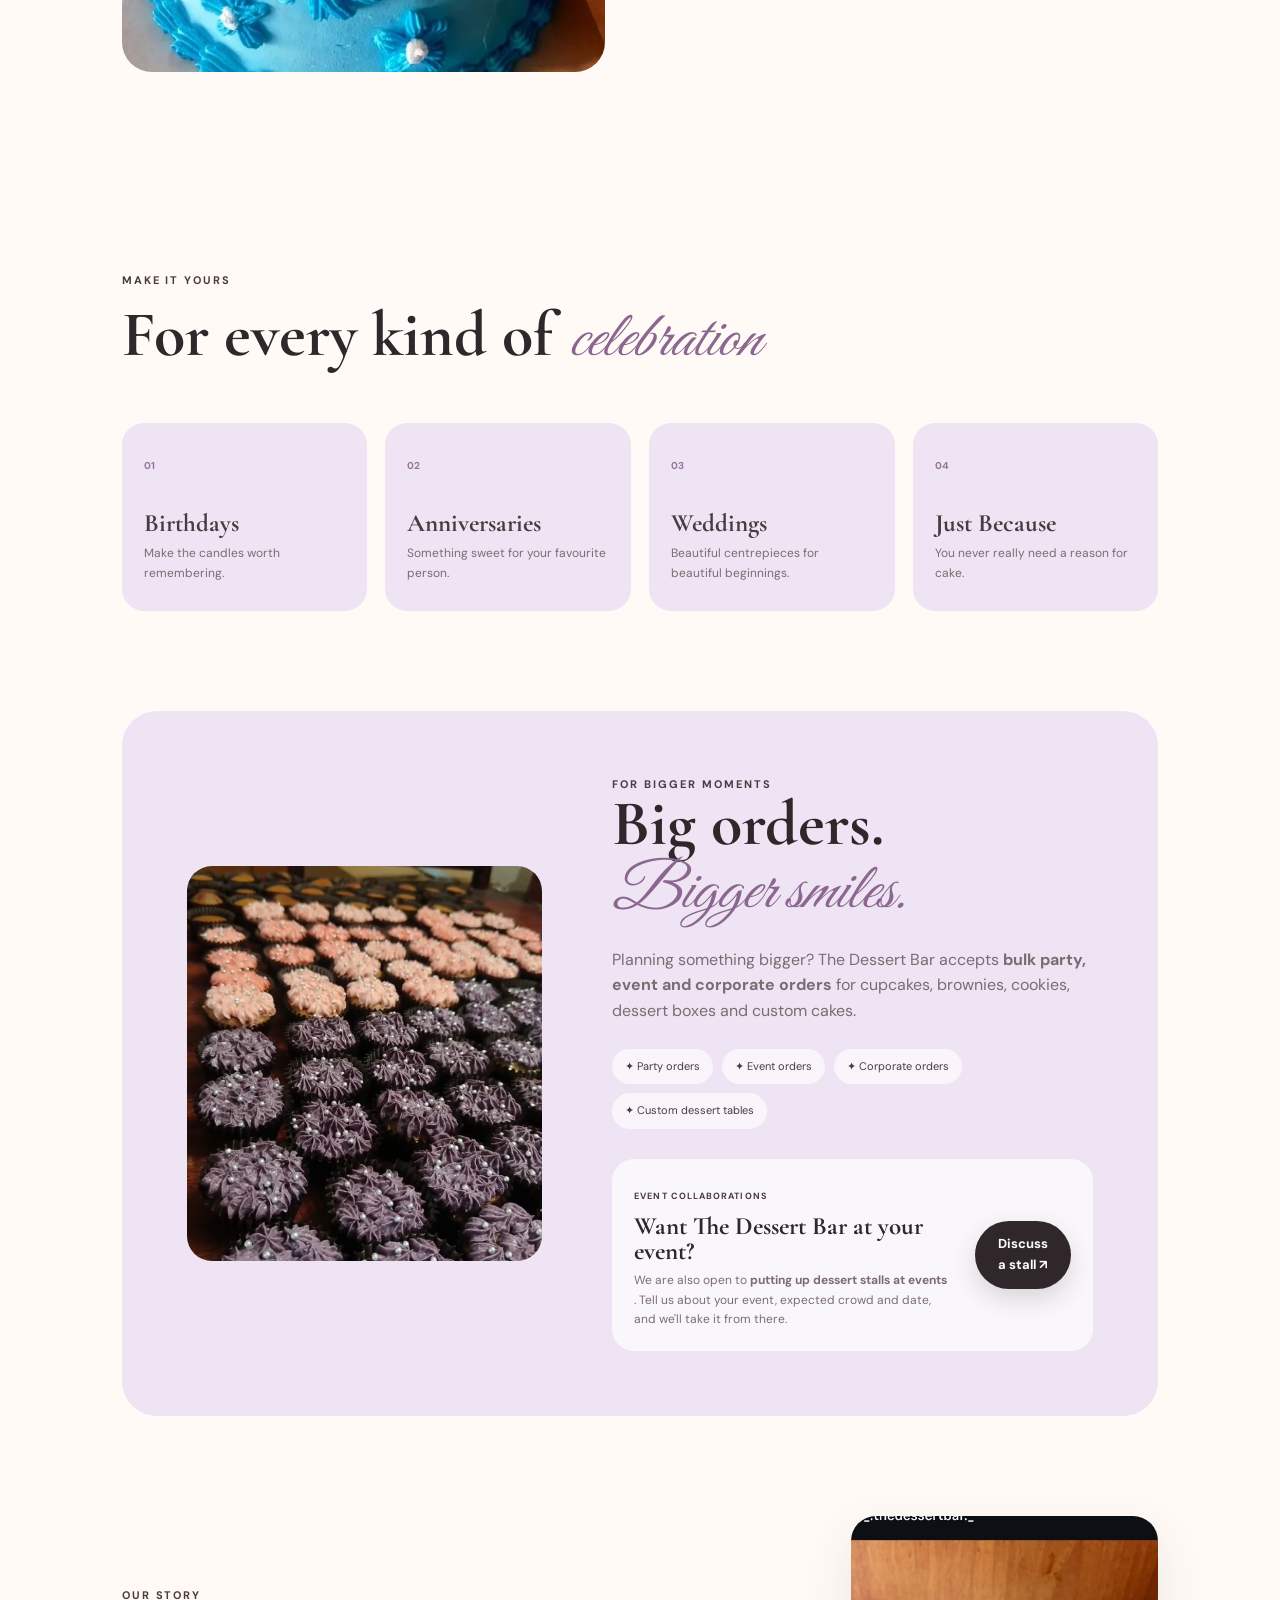
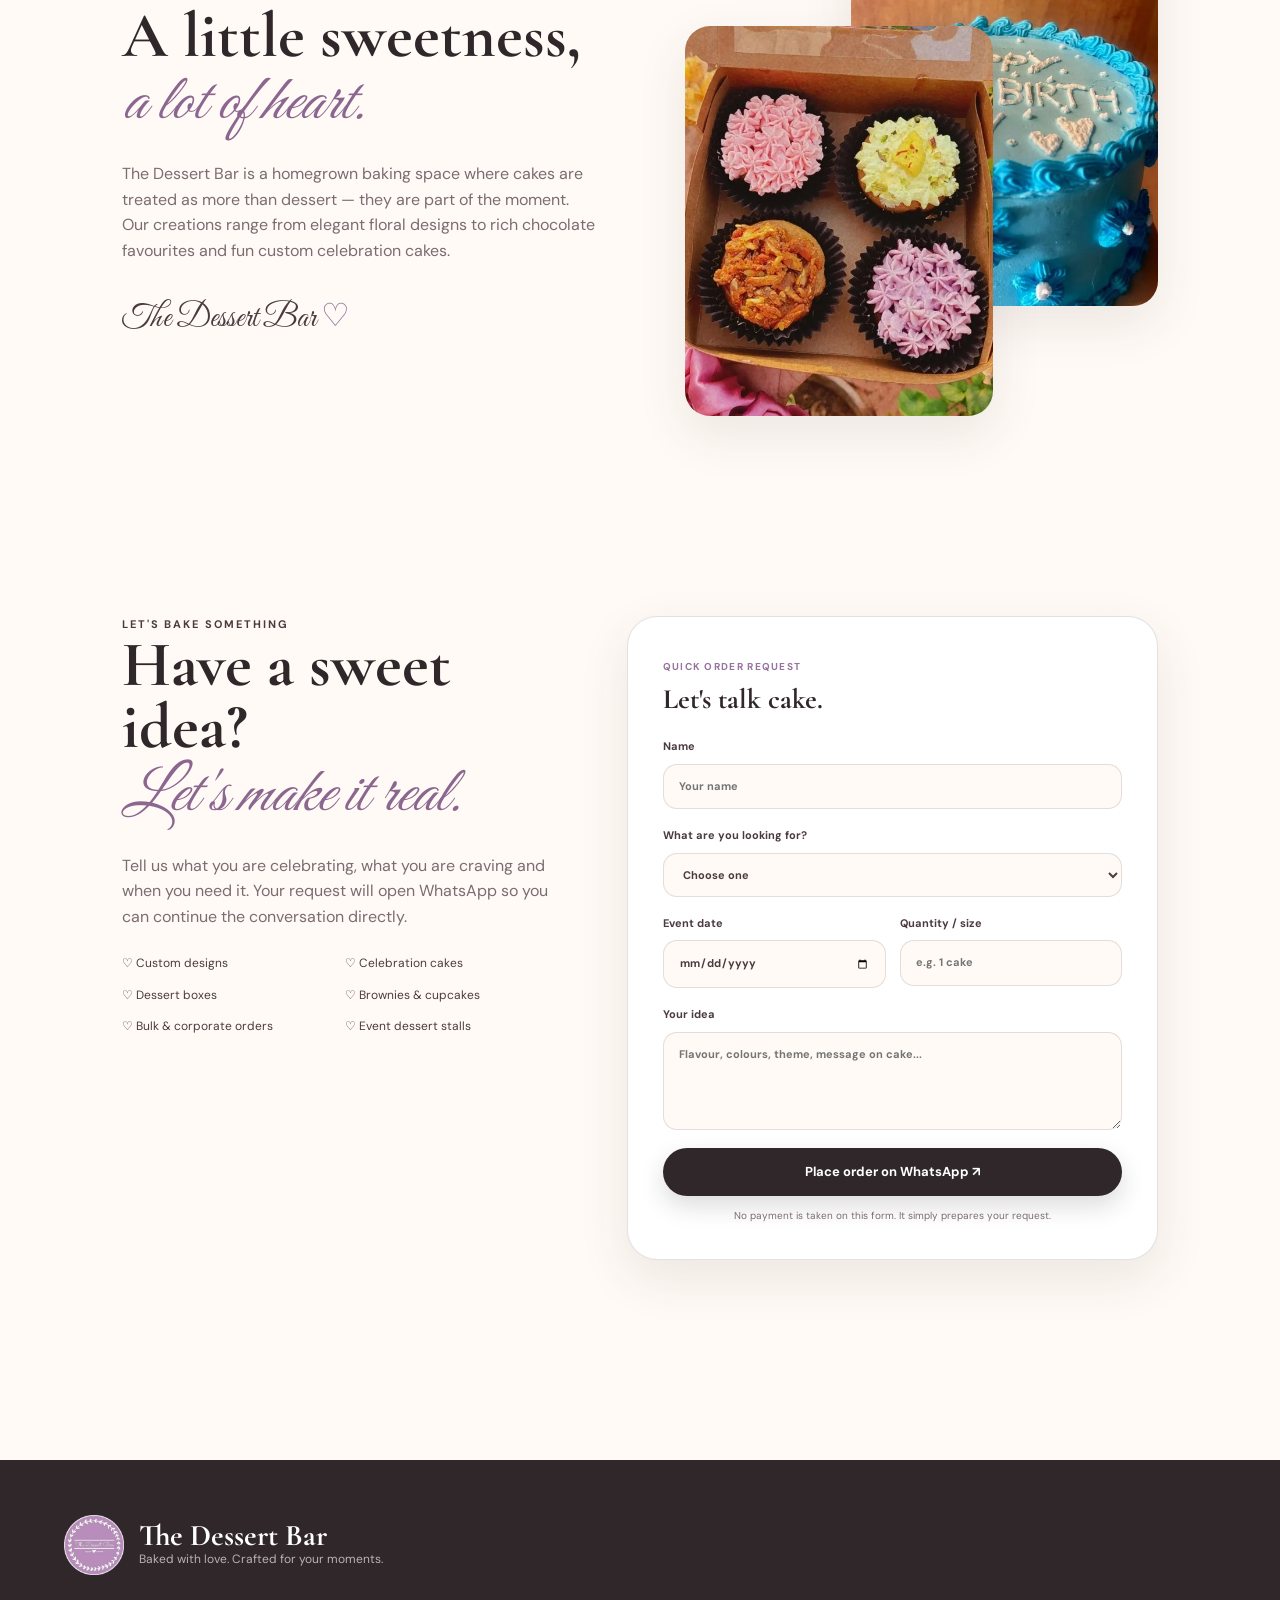
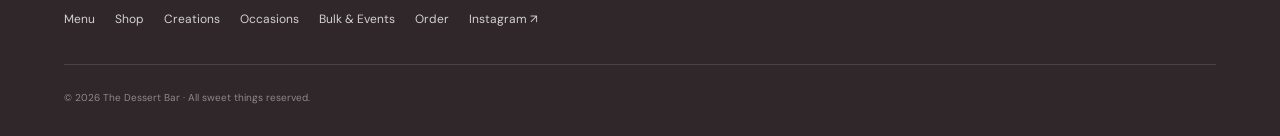
==== commit d6c84fec: "Update index.html" ====
--- a/index.html
+++ b/index.html
@@ -1566,18 +1566,18 @@
           <img
             class="zoomable"
             src="images/mango-pistachio-cake.jpg"
-            alt="Mango pistachio celebration cake">
+            alt="Rasgulla pistachio celebration cake">
 
           <div class="product-info">
 
             <span>11</span>
 
             <h3>
-              Mango Pistachio Cake
-            </h3>
-
-            <p>
-              Mango • Pistachio • Indulgent
+              Rasgulla Pistachio Cake
+            </h3>
+
+            <p>
+              Rasgulla • Pistachio • Indulgent
             </p>
 
           </div>
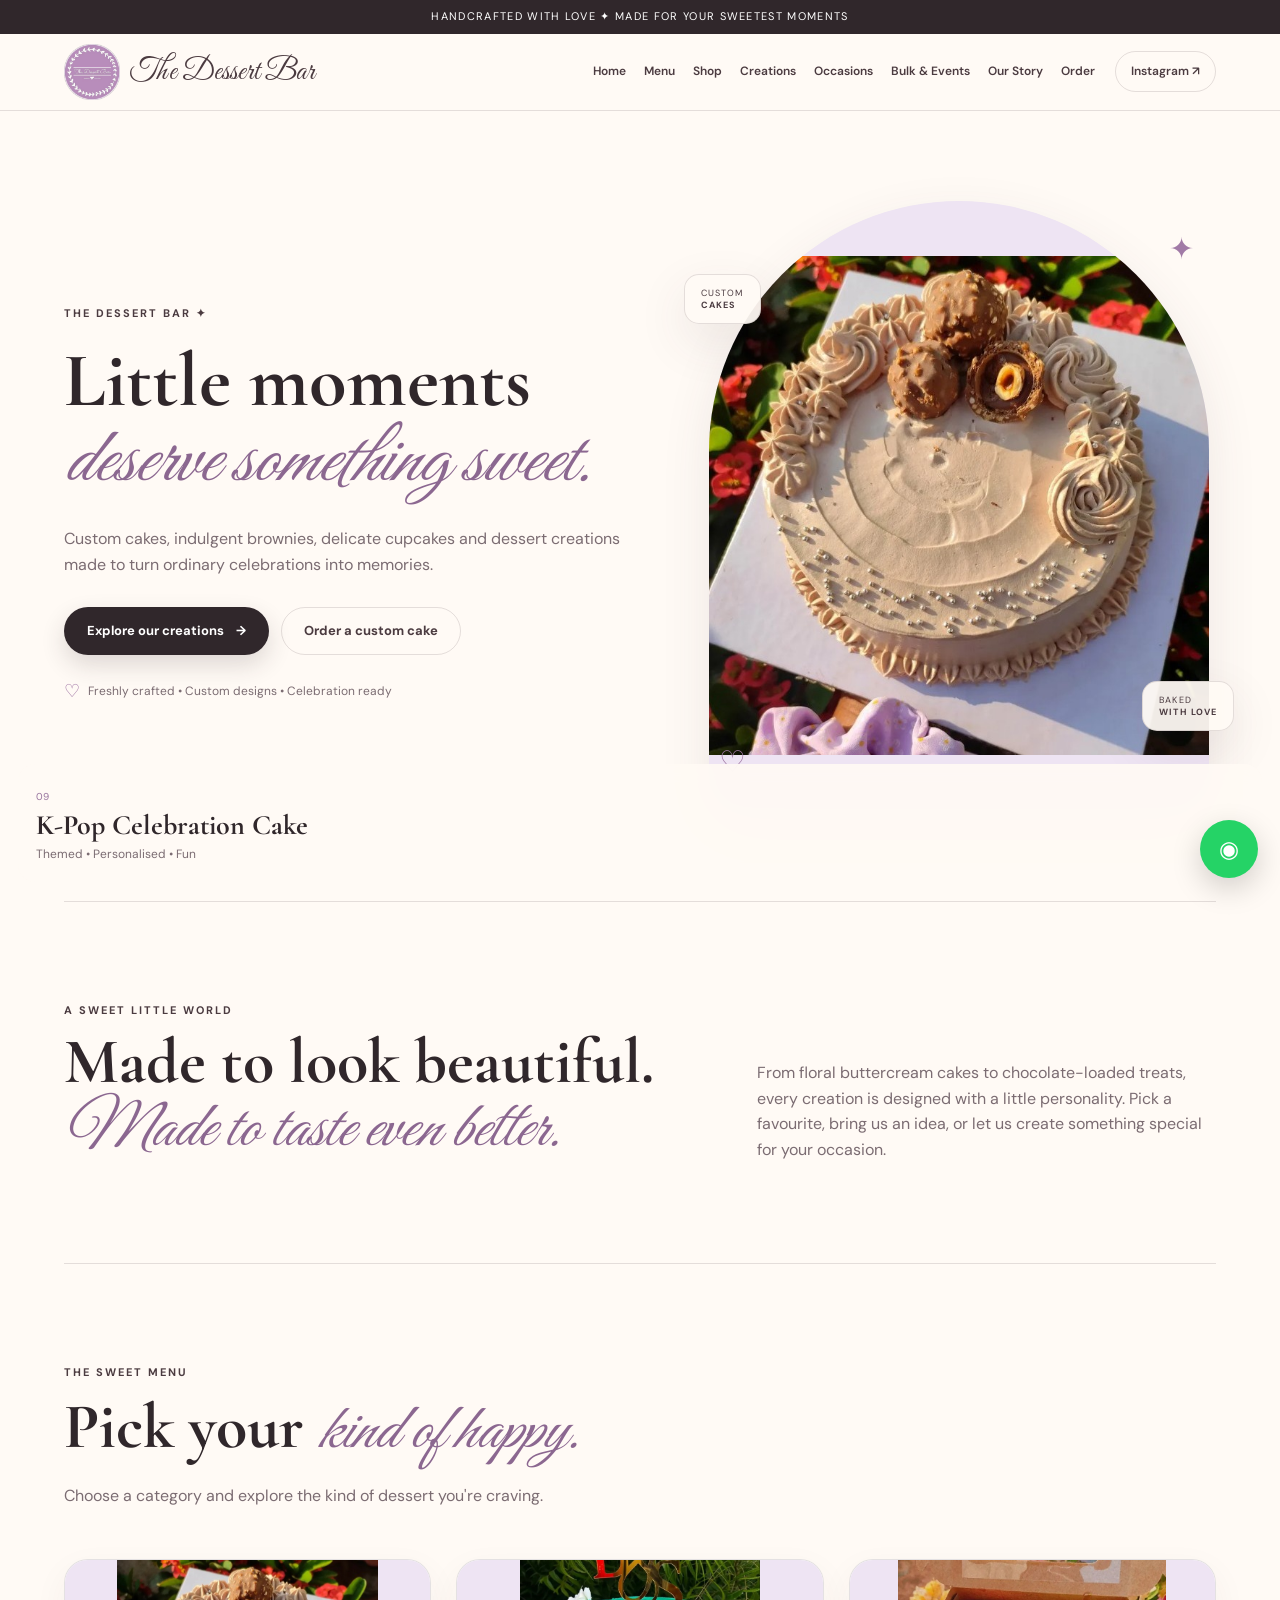
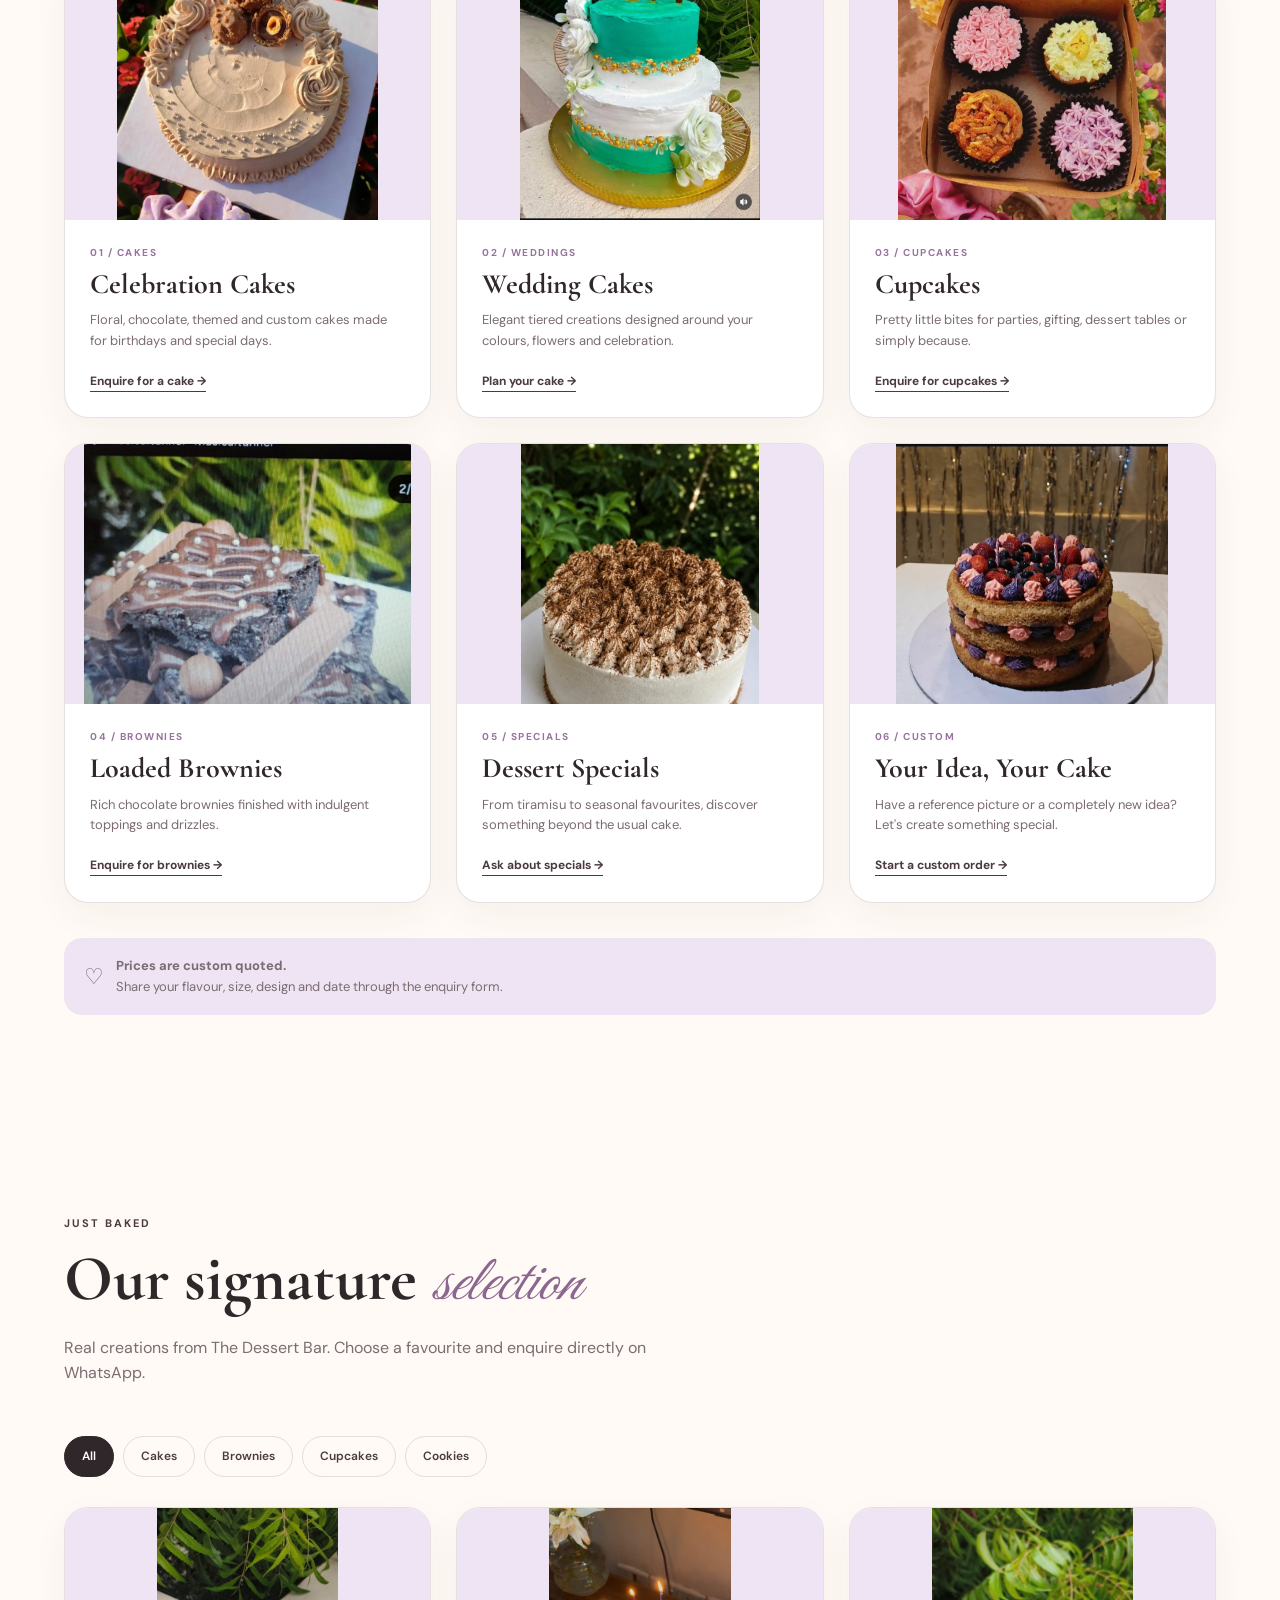
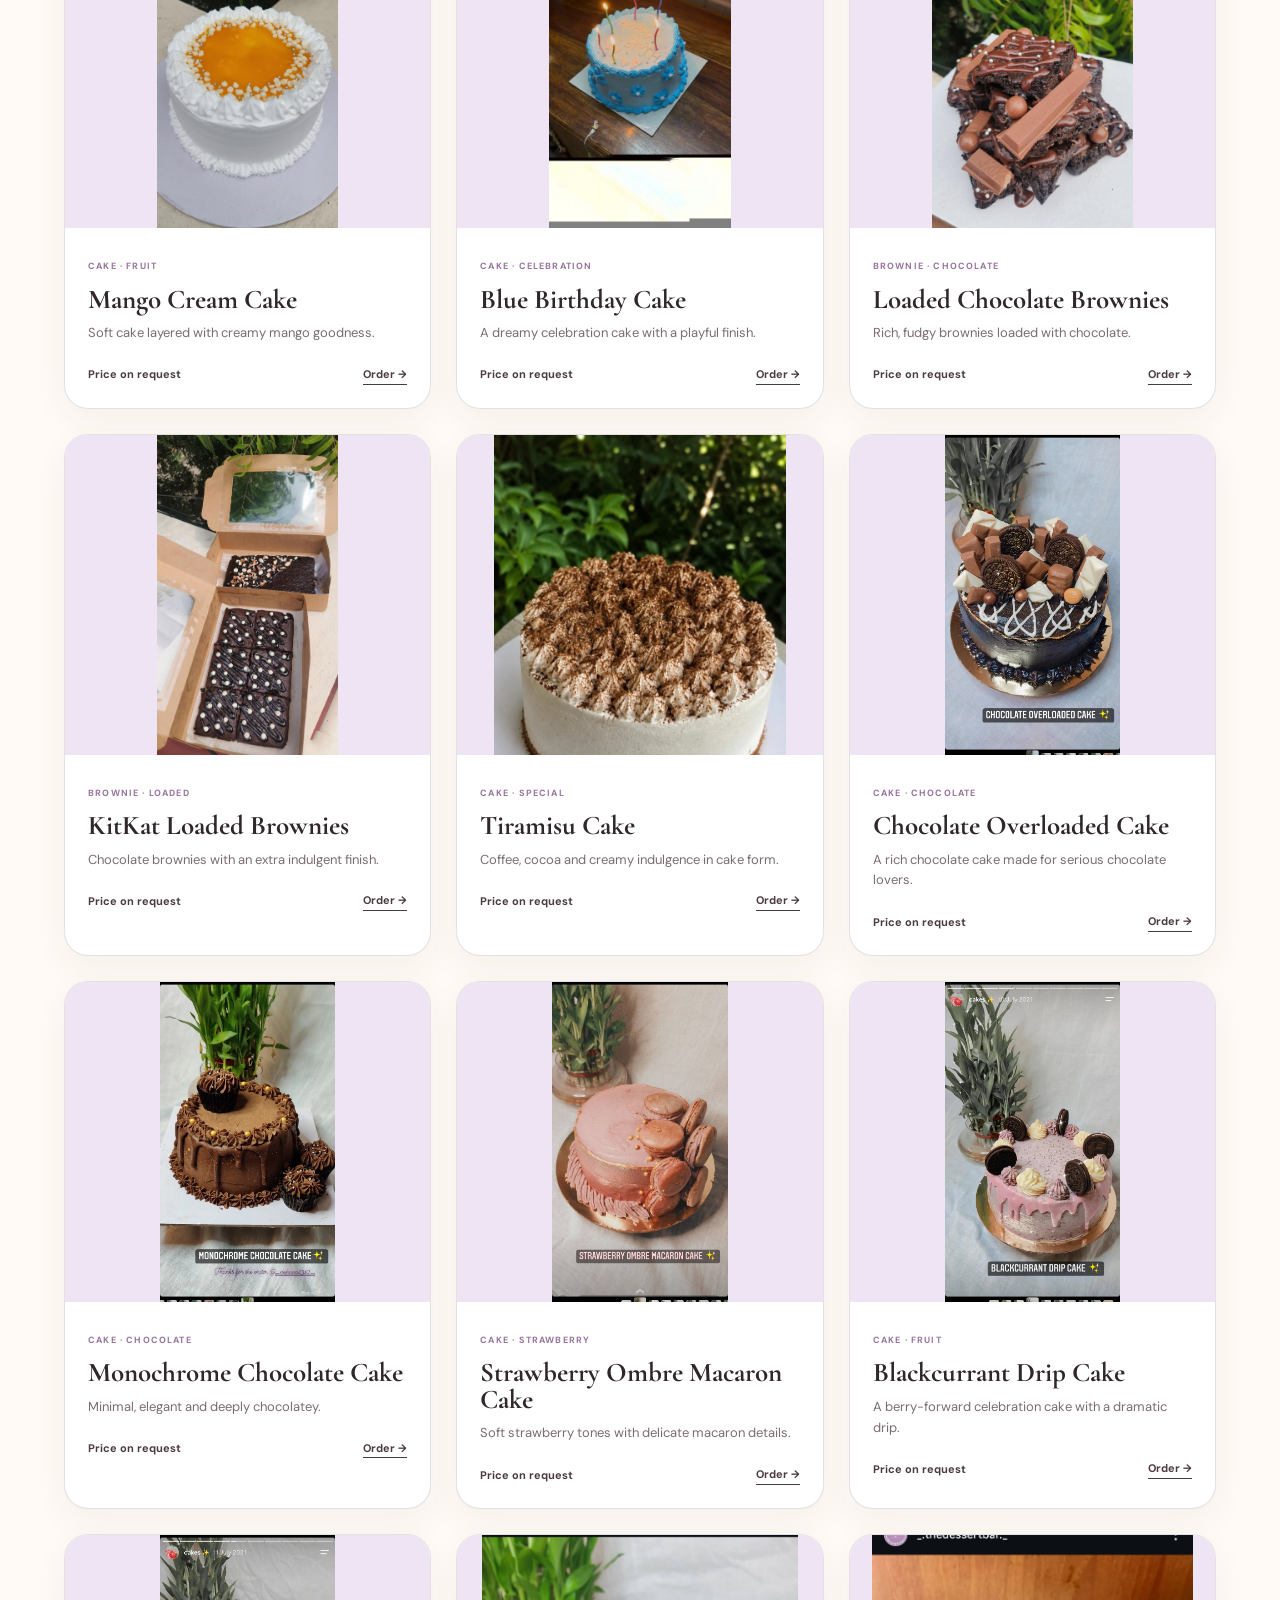
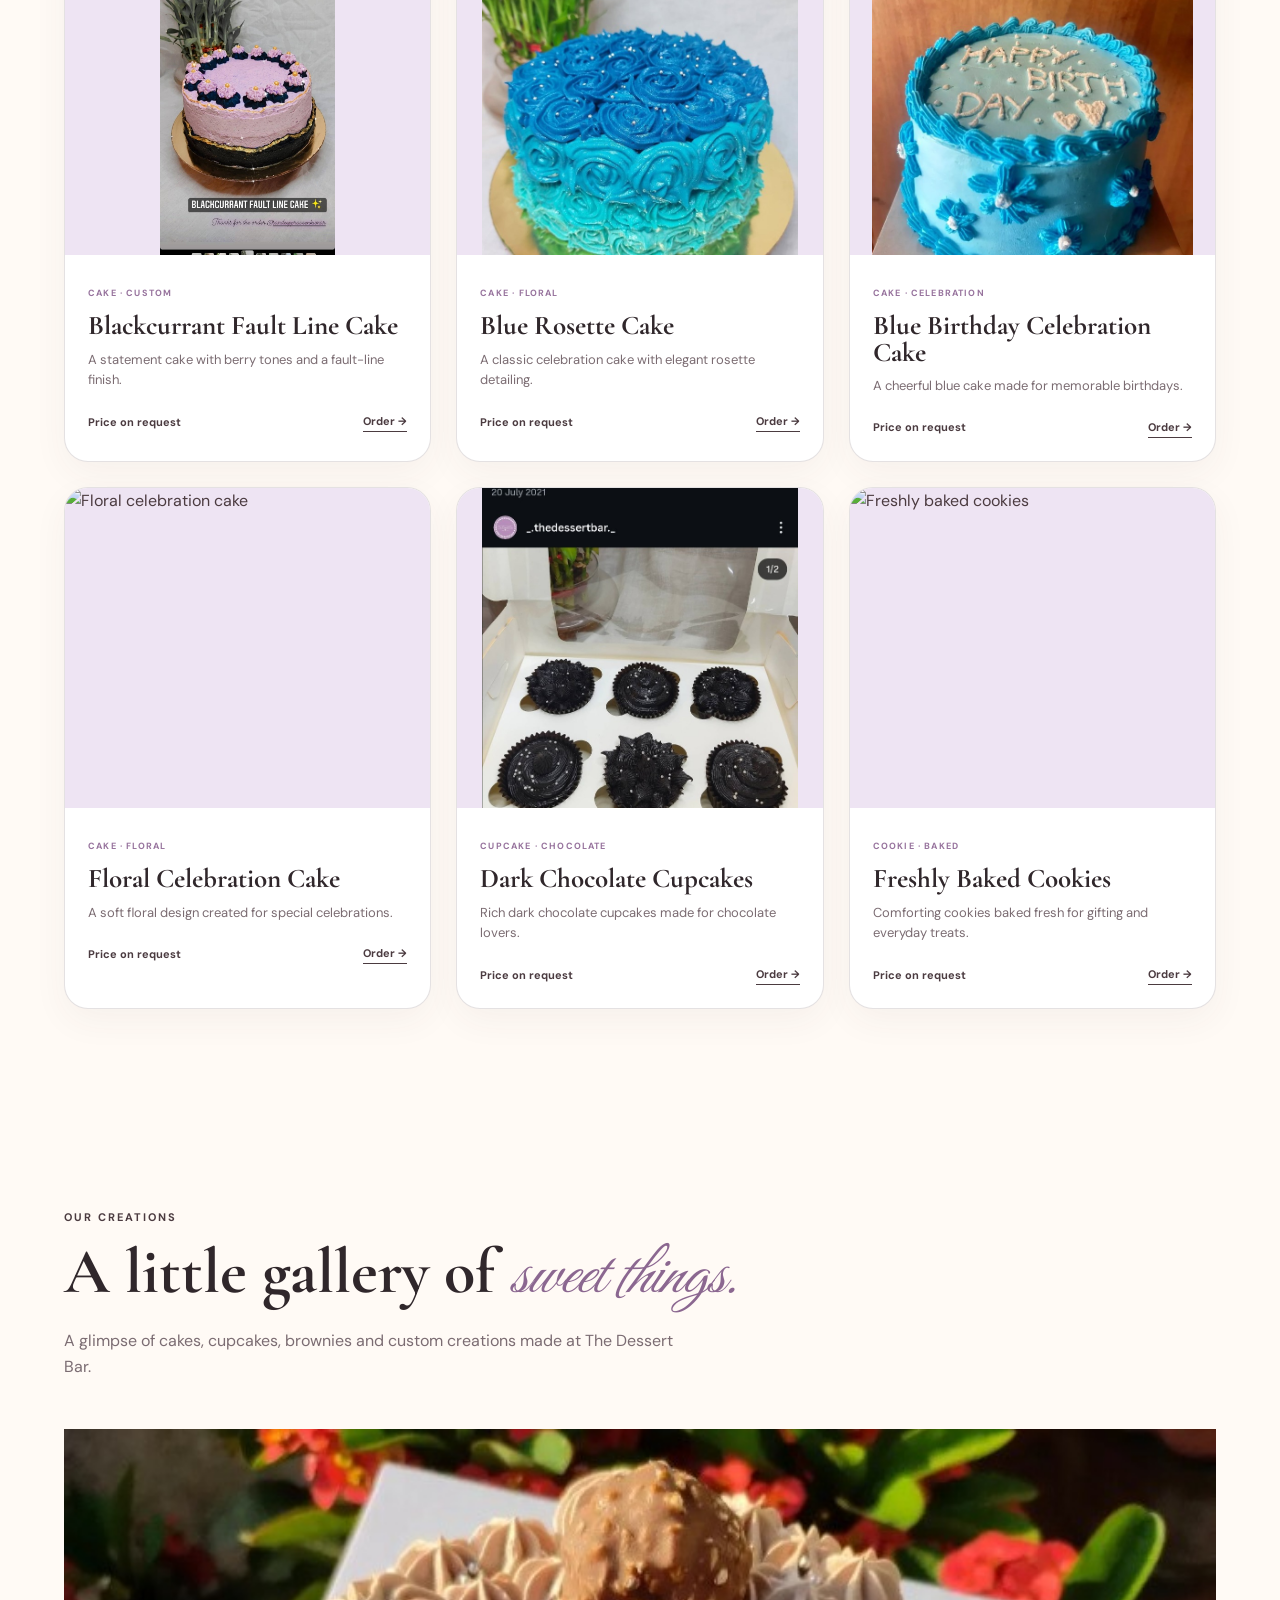
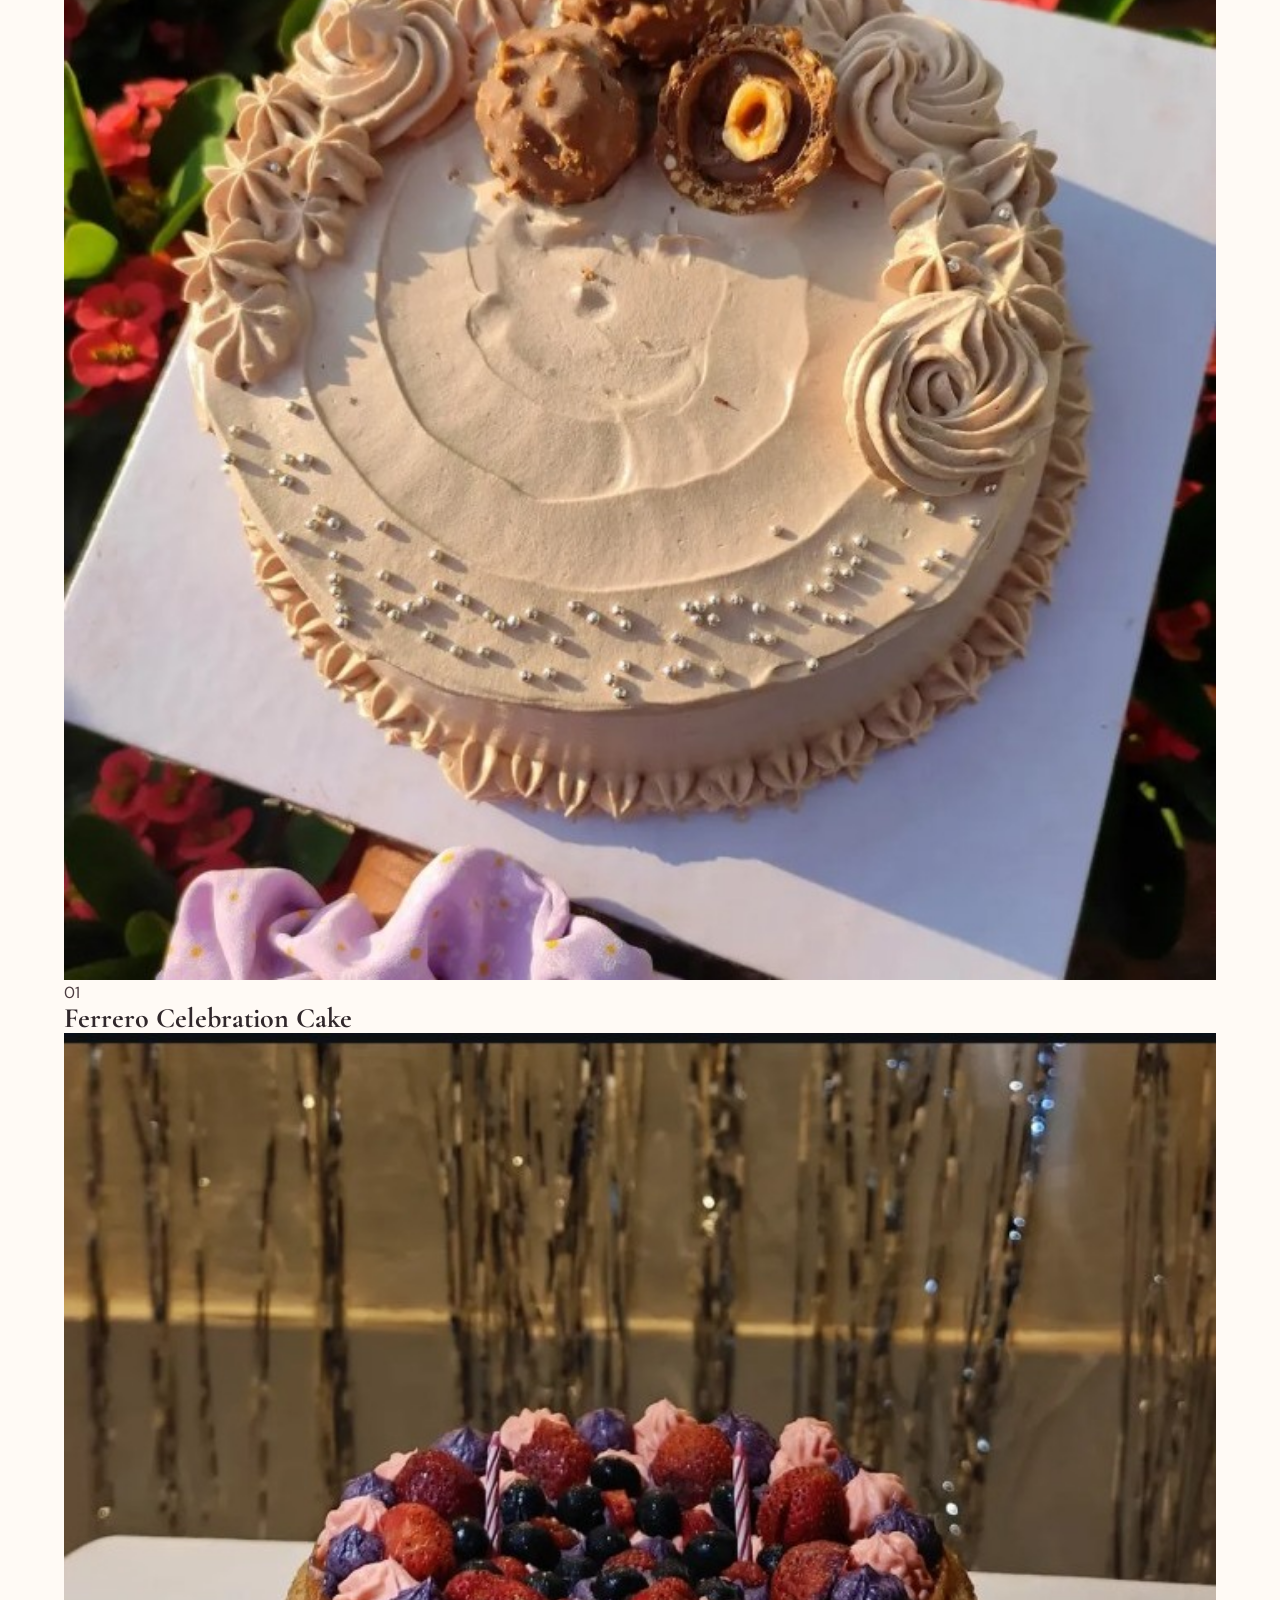
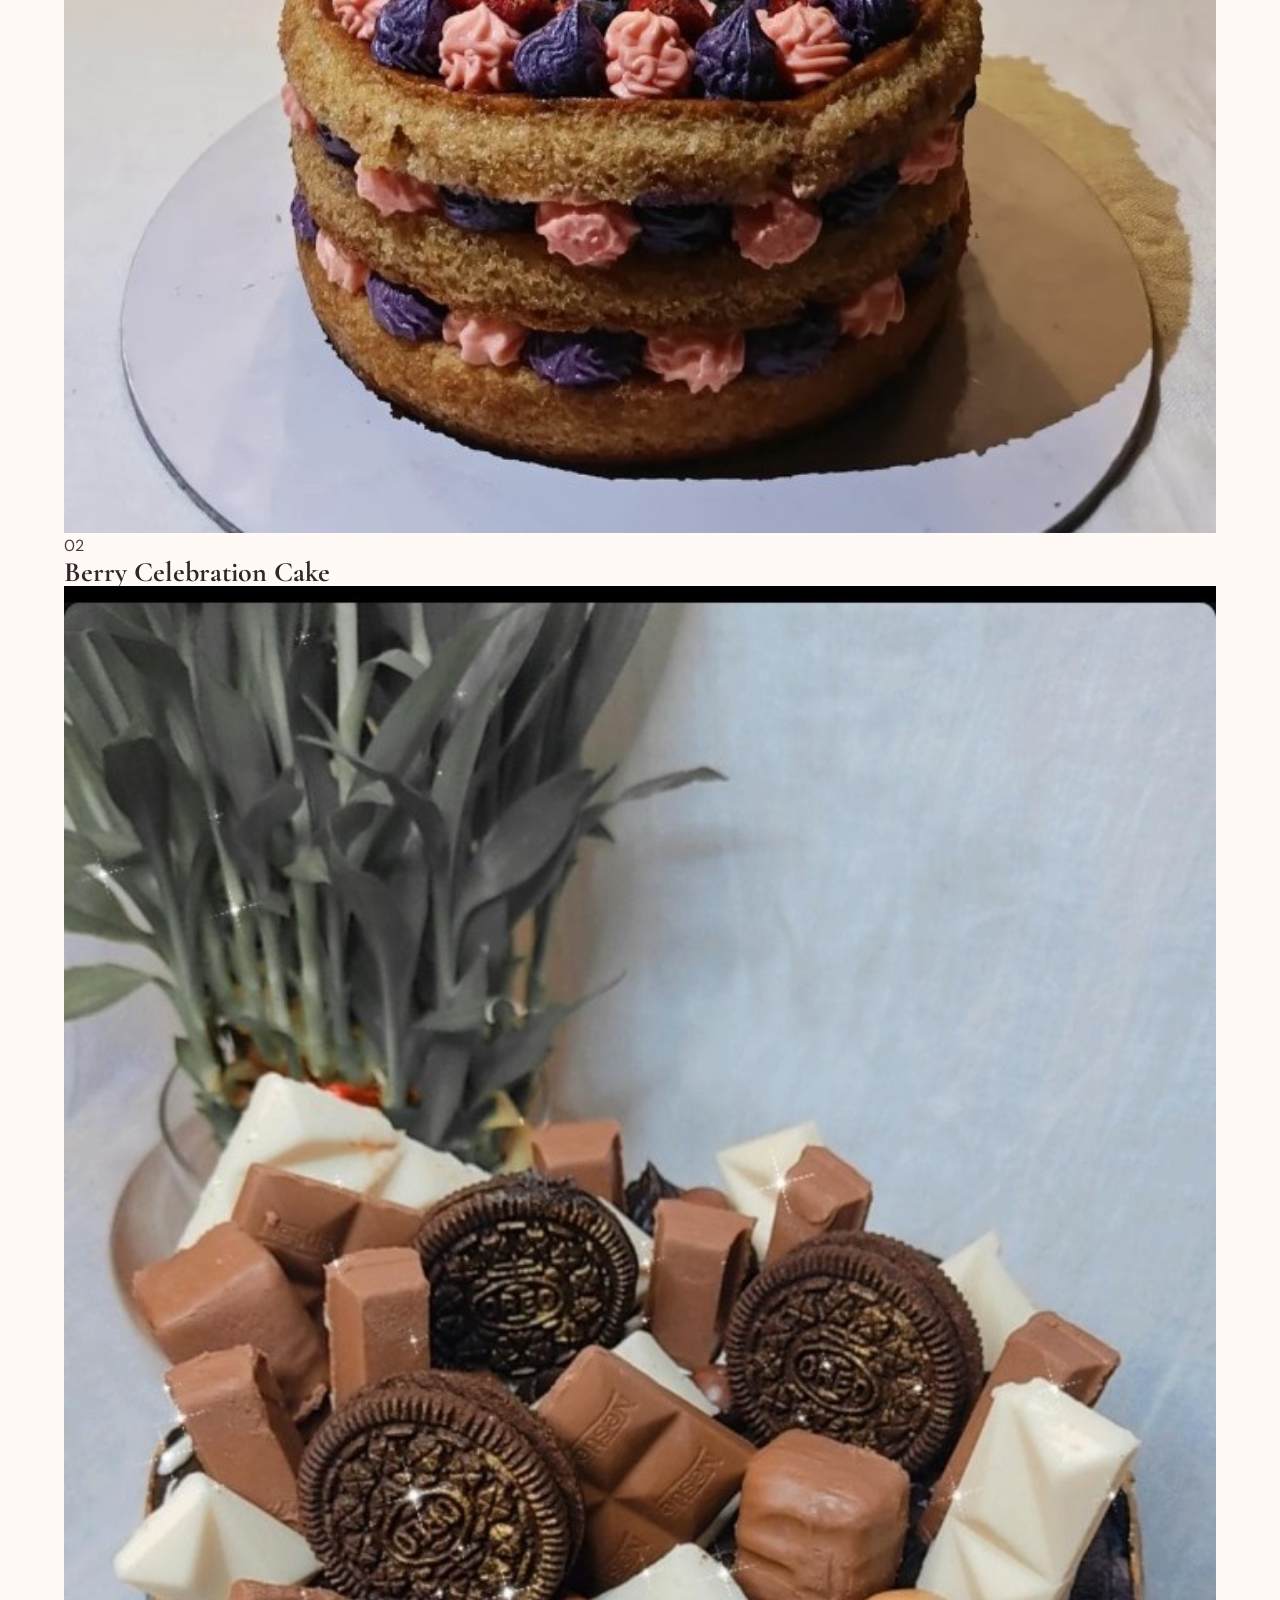
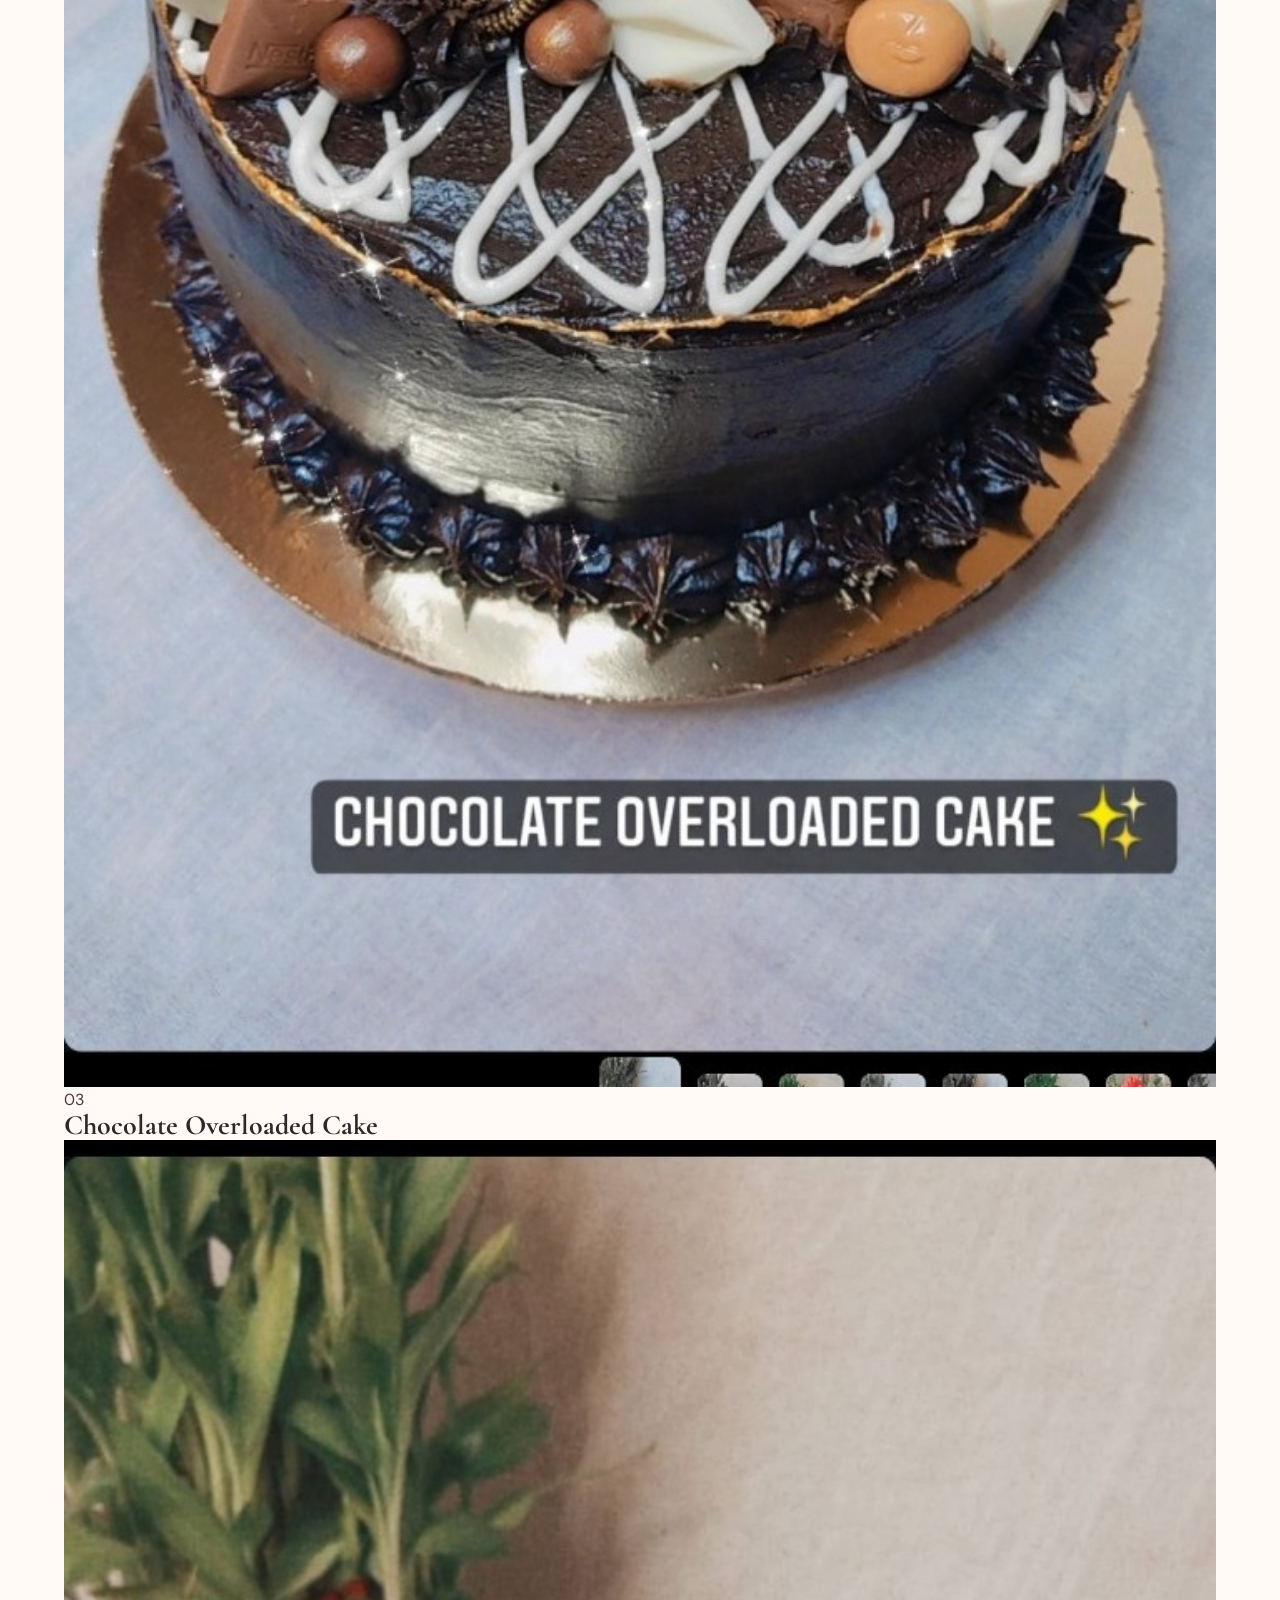
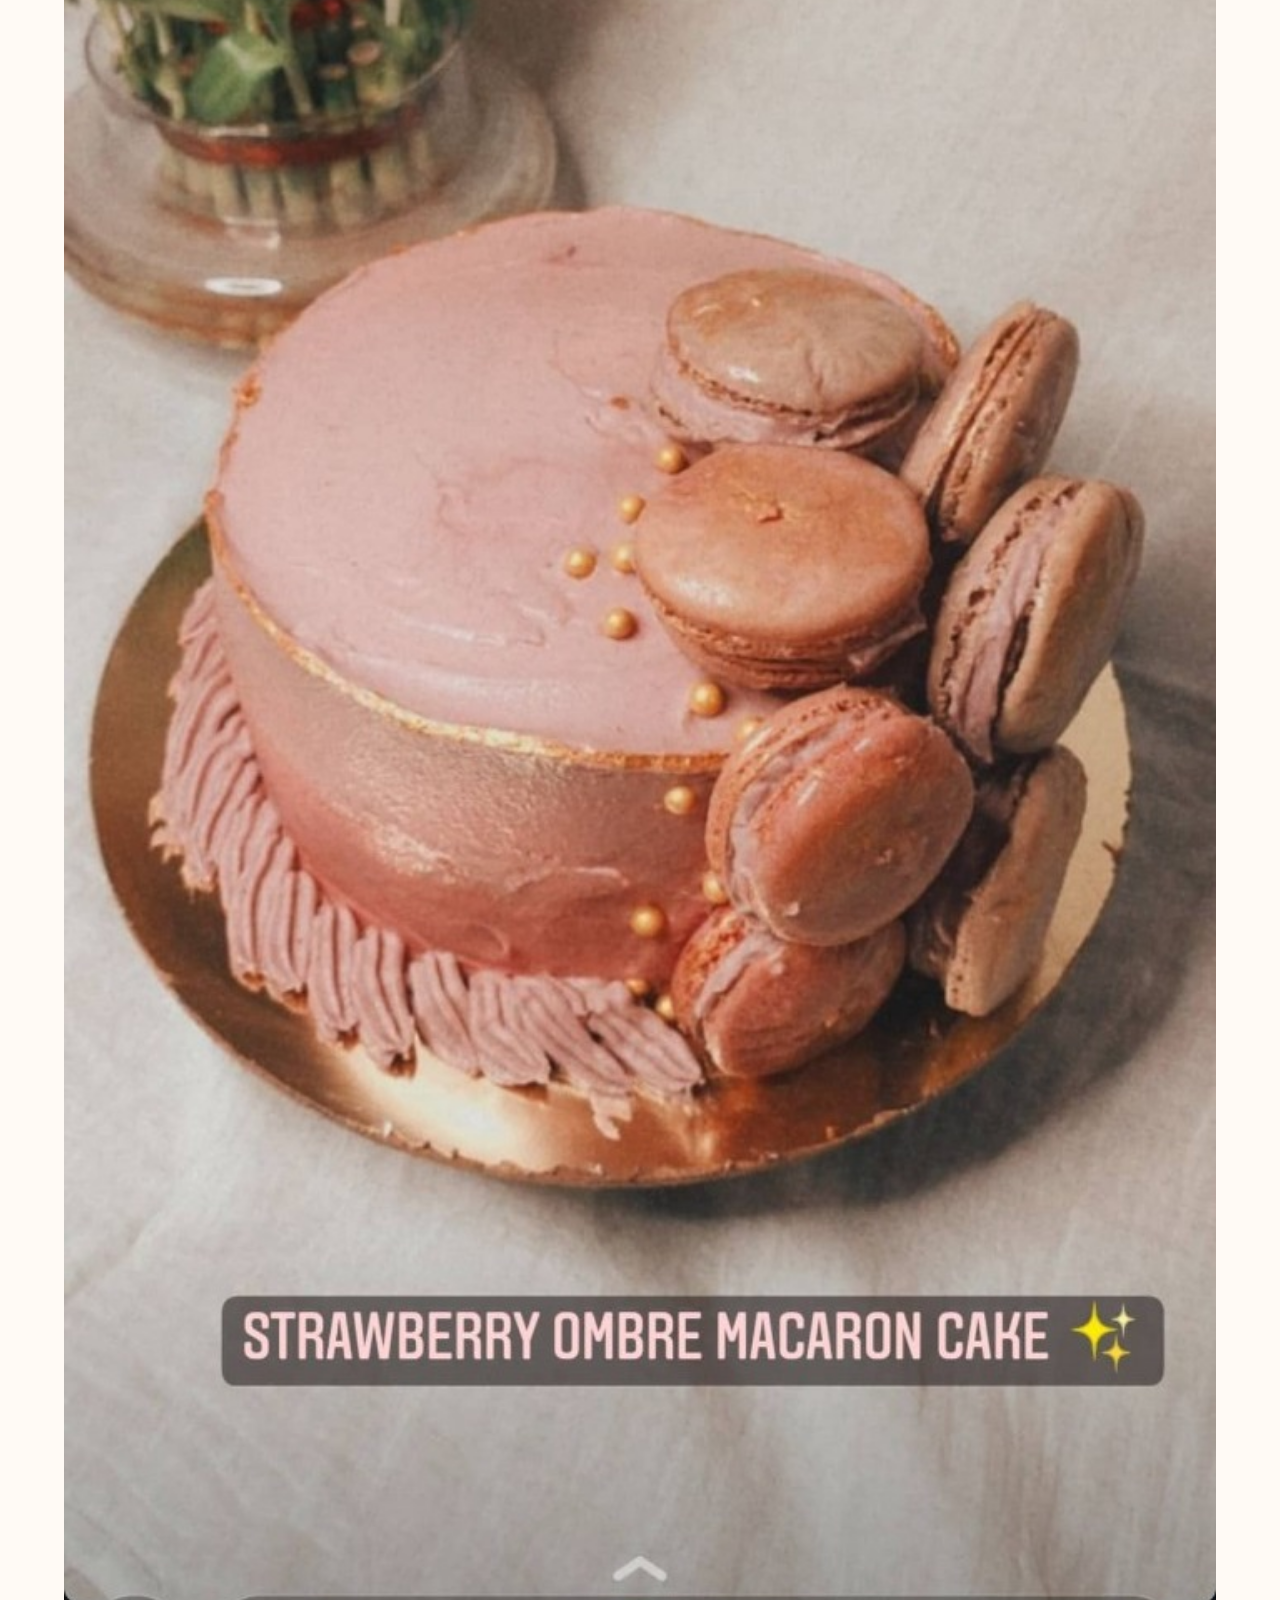
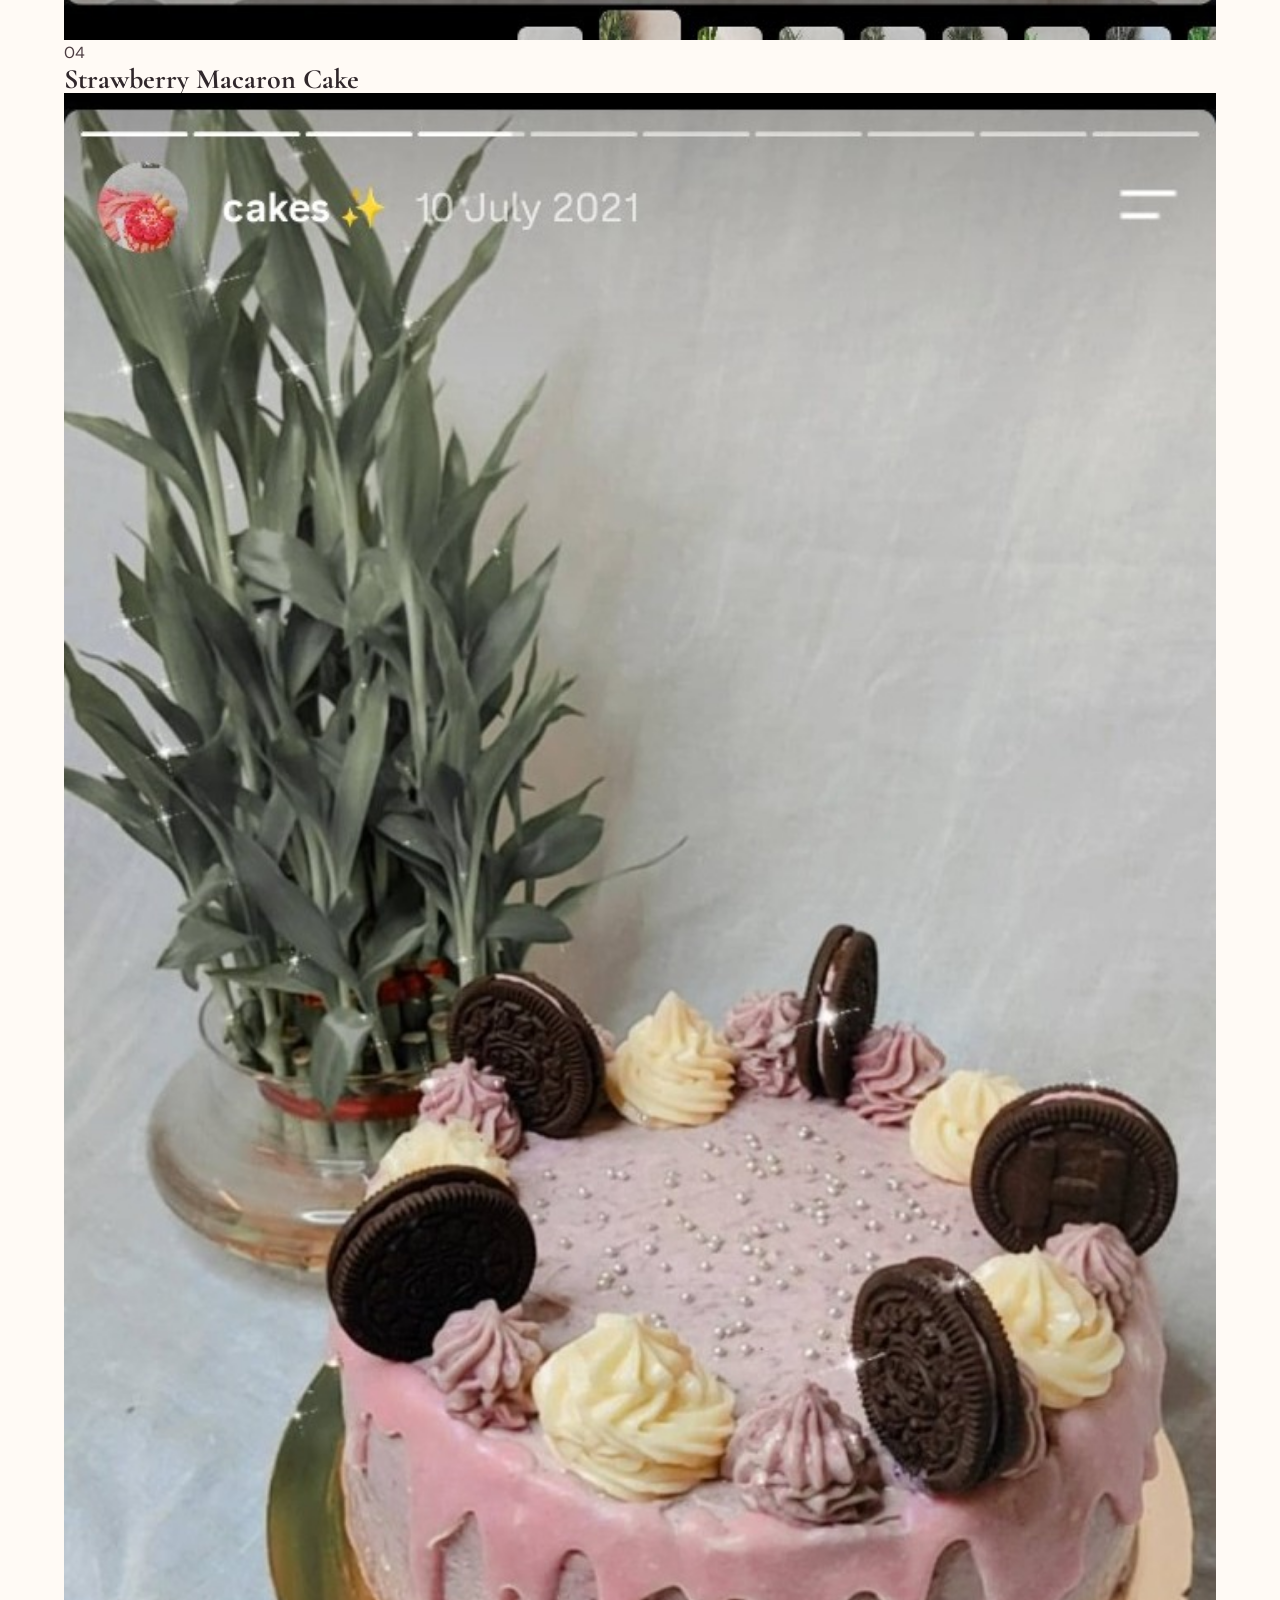
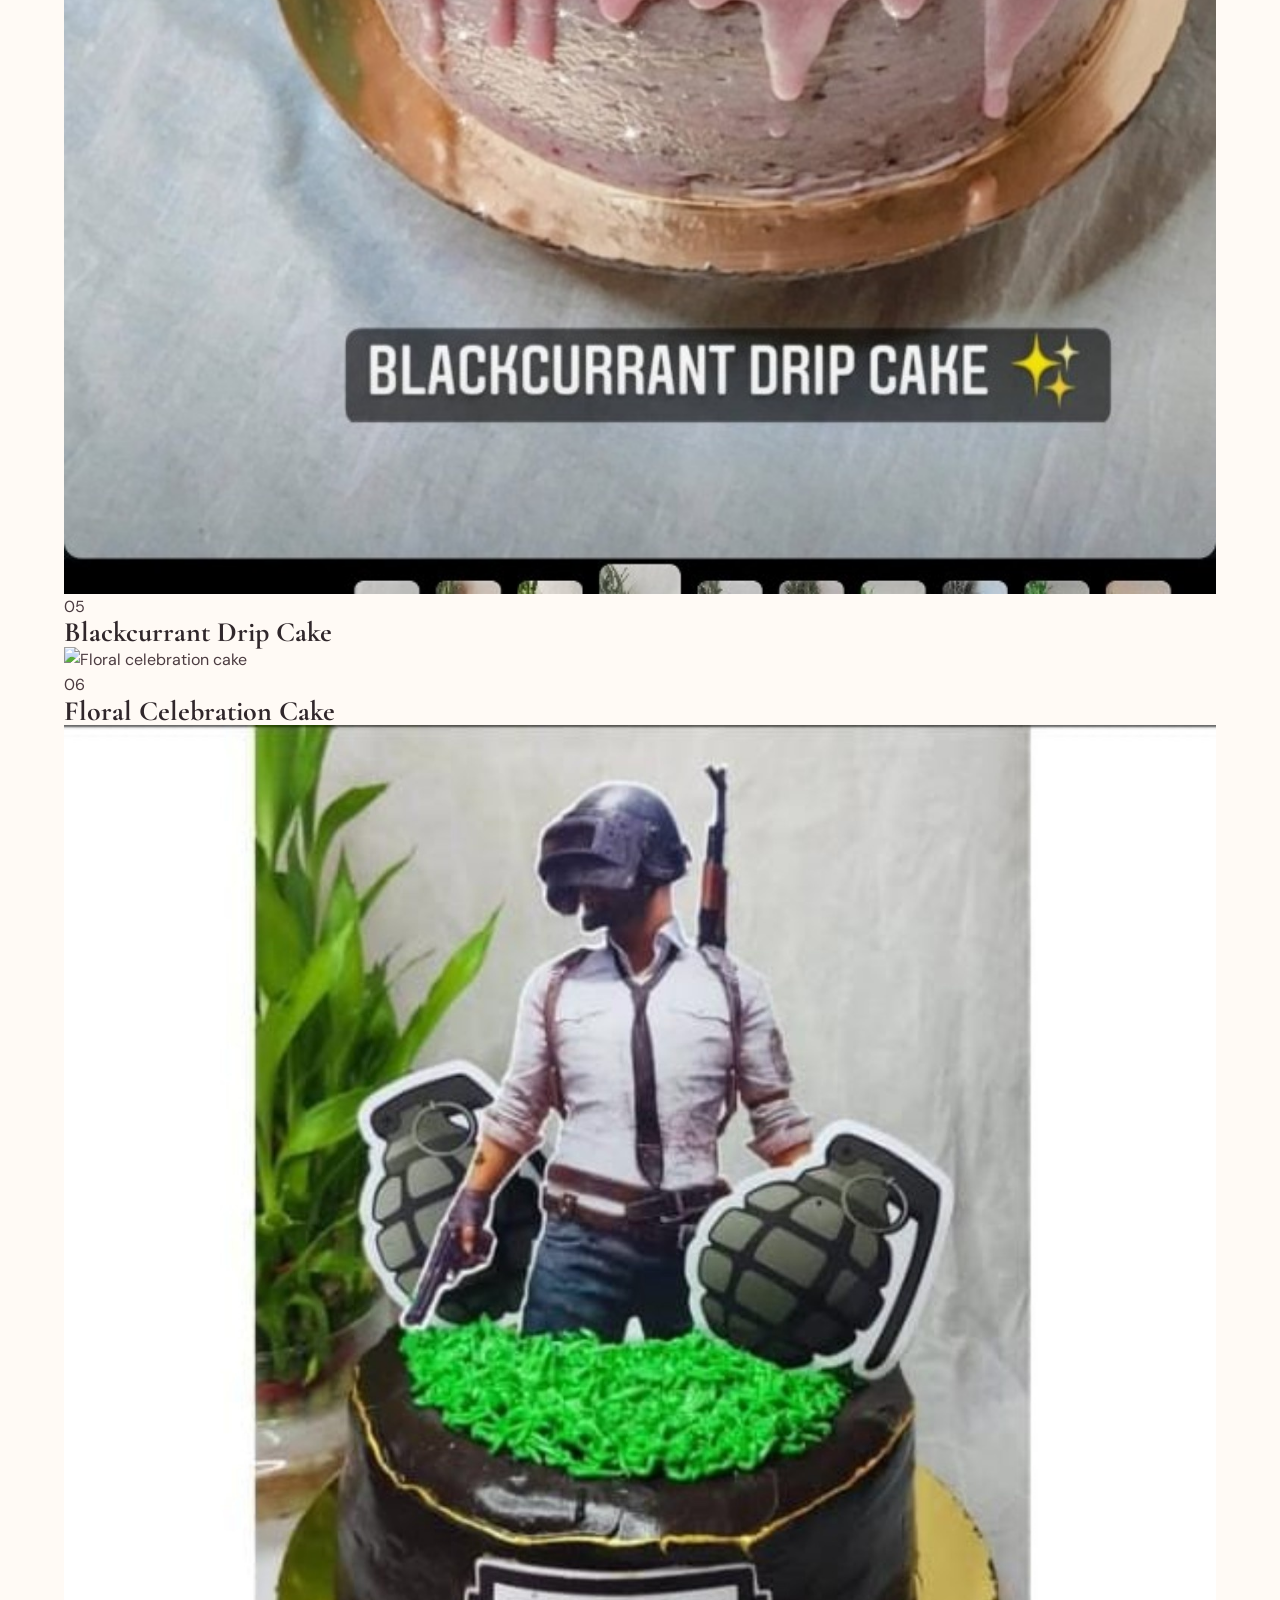
==== commit cbdd1db7: "Update index.html" ====
--- a/index.html
+++ b/index.html
@@ -33,7 +33,7 @@
     "@context": "https://schema.org",
     "@type": "Bakery",
     "name": "The Dessert Bar",
-    "description": "Handcrafted custom cakes, cupcakes, brownies, cookies and dessert creations for celebrations, parties, events and corporate orders.",
+    "description": "Handcrafted custom cakes, cupcakes, brownies, cookies and dessert creations for celebrations, parties and corporate orders.",
     "url": "https://110228sarvesh-a11y.github.io/thedessertbar/",
     "telephone": "+918667607462",
     "image": "https://110228sarvesh-a11y.github.io/thedessertbar/images/ferrero-cake.jpg",
@@ -57,14 +57,12 @@
     Handcrafted with love ✦ Made for your sweetest moments
   </div>
 
-
   <header class="site-header">
 
     <a href="#home" class="brand">
       <img src="images/logo-clean.png" alt="The Dessert Bar logo">
       <span>The Dessert Bar</span>
     </a>
-
 
     <nav id="mainNav">
 
@@ -79,7 +77,6 @@
 
     </nav>
 
-
     <a
       class="instagram-btn"
       href="https://www.instagram.com/_.thedessertbar._"
@@ -88,8 +85,6 @@
       Instagram ↗
     </a>
 
-
-    <!-- MOBILE MENU BUTTON -->
     <button
       class="menu-btn"
       id="menuToggle"
@@ -159,19 +154,16 @@
 
         </div>
 
-
         <div class="floating-tag top">
           CUSTOM<br>
           <b>CAKES</b>
         </div>
 
-
         <div class="floating-tag bottom">
           BAKED<br>
           <b>WITH LOVE</b>
         </div>
 
-
         <div class="doodle one">
           ✦
         </div>
@@ -201,7 +193,6 @@
         </h2>
 
       </div>
-
 
       <p>
         From floral buttercream cakes to chocolate-loaded treats, every creation
@@ -349,7 +340,7 @@
           <div class="menu-photo">
 
             <img
-              src="images/brownies.jpg"
+              src="images/brownies-cropped.jpg"
               alt="Loaded chocolate brownies">
 
           </div>
@@ -452,6 +443,7 @@
 
         </article>
 
+
       </div>
 
 
@@ -554,7 +546,9 @@
 
           <div class="signature-body">
 
-            <span>CAKE · FRUIT</span>
+            <span>
+              CAKE · FRUIT
+            </span>
 
             <h3>
               Mango Cream Cake
@@ -598,7 +592,9 @@
 
           <div class="signature-body">
 
-            <span>CAKE · CELEBRATION</span>
+            <span>
+              CAKE · CELEBRATION
+            </span>
 
             <h3>
               Blue Birthday Cake
@@ -628,8 +624,6 @@
         </article>
 
 
-        <!-- CORRECTED BROWNIE -->
-
         <article
           class="signature-card"
           data-category="brownie">
@@ -638,13 +632,61 @@
 
             <img
               src="images/loaded-brownies.jpg"
-              alt="KitKat loaded brownies">
+              alt="Loaded chocolate brownies">
 
           </div>
 
           <div class="signature-body">
 
-            <span>BROWNIE · LOADED</span>
+            <span>
+              BROWNIE · CHOCOLATE
+            </span>
+
+            <h3>
+              Loaded Chocolate Brownies
+            </h3>
+
+            <p>
+              Rich, fudgy brownies loaded with chocolate.
+            </p>
+
+            <div class="card-bottom">
+
+              <strong>
+                Price on request
+              </strong>
+
+              <a
+                href="#order"
+                class="order-mini"
+                data-product="Loaded Chocolate Brownies">
+                Order →
+              </a>
+
+            </div>
+
+          </div>
+
+        </article>
+
+
+        <article
+          class="signature-card"
+          data-category="brownie">
+
+          <div class="signature-photo">
+
+            <img
+              src="images/brownie-box.jpg"
+              alt="KitKat loaded brownie box">
+
+          </div>
+
+          <div class="signature-body">
+
+            <span>
+              BROWNIE · LOADED
+            </span>
 
             <h3>
               KitKat Loaded Brownies
@@ -674,52 +716,6 @@
         </article>
 
 
-        <!-- CORRECTED BROWNIE -->
-
-        <article
-          class="signature-card"
-          data-category="brownie">
-
-          <div class="signature-photo">
-
-            <img
-              src="images/brownie-box.jpg"
-              alt="Loaded chocolate brownies">
-
-          </div>
-
-          <div class="signature-body">
-
-            <span>BROWNIE · CHOCOLATE</span>
-
-            <h3>
-              Loaded Chocolate Brownies
-            </h3>
-
-            <p>
-              Rich, fudgy brownies loaded with chocolate.
-            </p>
-
-            <div class="card-bottom">
-
-              <strong>
-                Price on request
-              </strong>
-
-              <a
-                href="#order"
-                class="order-mini"
-                data-product="Loaded Chocolate Brownies">
-                Order →
-              </a>
-
-            </div>
-
-          </div>
-
-        </article>
-
-
         <article
           class="signature-card"
           data-category="cake">
@@ -734,7 +730,9 @@
 
           <div class="signature-body">
 
-            <span>CAKE · SPECIAL</span>
+            <span>
+              CAKE · SPECIAL
+            </span>
 
             <h3>
               Tiramisu Cake
@@ -778,7 +776,9 @@
 
           <div class="signature-body">
 
-            <span>CAKE · CHOCOLATE</span>
+            <span>
+              CAKE · CHOCOLATE
+            </span>
 
             <h3>
               Chocolate Overloaded Cake
@@ -822,7 +822,9 @@
 
           <div class="signature-body">
 
-            <span>CAKE · CHOCOLATE</span>
+            <span>
+              CAKE · CHOCOLATE
+            </span>
 
             <h3>
               Monochrome Chocolate Cake
@@ -866,7 +868,9 @@
 
           <div class="signature-body">
 
-            <span>CAKE · STRAWBERRY</span>
+            <span>
+              CAKE · STRAWBERRY
+            </span>
 
             <h3>
               Strawberry Ombre Macaron Cake
@@ -910,7 +914,9 @@
 
           <div class="signature-body">
 
-            <span>CAKE · FRUIT</span>
+            <span>
+              CAKE · FRUIT
+            </span>
 
             <h3>
               Blackcurrant Drip Cake
@@ -954,7 +960,9 @@
 
           <div class="signature-body">
 
-            <span>CAKE · CUSTOM</span>
+            <span>
+              CAKE · CUSTOM
+            </span>
 
             <h3>
               Blackcurrant Fault Line Cake
@@ -998,14 +1006,16 @@
 
           <div class="signature-body">
 
-            <span>CAKE · FLORAL</span>
+            <span>
+              CAKE · FLORAL
+            </span>
 
             <h3>
               Blue Rosette Cake
             </h3>
 
             <p>
-              Soft blue tones with beautiful piped rosette details.
+              A classic celebration cake with elegant rosette detailing.
             </p>
 
             <div class="card-bottom">
@@ -1030,26 +1040,28 @@
 
         <article
           class="signature-card"
-          data-category="cupcake">
+          data-category="cake">
 
           <div class="signature-photo">
 
             <img
-              src="images/chocolate-fantasy-cupcakes.jpg"
-              alt="Chocolate fantasy cupcakes">
+              src="images/blue-birthday-cake.jpg"
+              alt="Blue birthday celebration cake">
 
           </div>
 
           <div class="signature-body">
 
-            <span>CUPCAKE · CHOCOLATE</span>
-
-            <h3>
-              Chocolate Fantasy Cupcakes
+            <span>
+              CAKE · CELEBRATION
+            </span>
+
+            <h3>
+              Blue Birthday Celebration Cake
             </h3>
 
             <p>
-              Rich chocolate cupcakes made for parties and gifting.
+              A cheerful blue cake made for memorable birthdays.
             </p>
 
             <div class="card-bottom">
@@ -1061,7 +1073,53 @@
               <a
                 href="#order"
                 class="order-mini"
-                data-product="Chocolate Fantasy Cupcakes">
+                data-product="Blue Birthday Celebration Cake">
+                Order →
+              </a>
+
+            </div>
+
+          </div>
+
+        </article>
+
+
+        <article
+          class="signature-card"
+          data-category="cake">
+
+          <div class="signature-photo">
+
+            <img
+              src="images/flower-cake.jpg"
+              alt="Floral celebration cake">
+
+          </div>
+
+          <div class="signature-body">
+
+            <span>
+              CAKE · FLORAL
+            </span>
+
+            <h3>
+              Floral Celebration Cake
+            </h3>
+
+            <p>
+              A soft floral design created for special celebrations.
+            </p>
+
+            <div class="card-bottom">
+
+              <strong>
+                Price on request
+              </strong>
+
+              <a
+                href="#order"
+                class="order-mini"
+                data-product="Floral Celebration Cake">
                 Order →
               </a>
 
@@ -1079,52 +1137,6 @@
           <div class="signature-photo">
 
             <img
-              src="images/berry-blast-cupcakes.jpg"
-              alt="Berry blast cupcakes">
-
-          </div>
-
-          <div class="signature-body">
-
-            <span>CUPCAKE · BERRY</span>
-
-            <h3>
-              Berry Blast Cupcakes
-            </h3>
-
-            <p>
-              Fruity, colourful cupcakes for every sweet occasion.
-            </p>
-
-            <div class="card-bottom">
-
-              <strong>
-                Price on request
-              </strong>
-
-              <a
-                href="#order"
-                class="order-mini"
-                data-product="Berry Blast Cupcakes">
-                Order →
-              </a>
-
-            </div>
-
-          </div>
-
-        </article>
-
-
-        <!-- CORRECTED CUPCAKE -->
-
-        <article
-          class="signature-card"
-          data-category="cupcake">
-
-          <div class="signature-photo">
-
-            <img
               src="images/tiramisu-cupcakes-new.jpg"
               alt="Dark chocolate cupcakes">
 
@@ -1132,7 +1144,9 @@
 
           <div class="signature-body">
 
-            <span>CUPCAKE · CHOCOLATE</span>
+            <span>
+              CUPCAKE · CHOCOLATE
+            </span>
 
             <h3>
               Dark Chocolate Cupcakes
@@ -1169,21 +1183,23 @@
           <div class="signature-photo">
 
             <img
-              src="images/nyc-cookies.jpg"
-              alt="NYC cookies">
+              src="images/cookies.jpg"
+              alt="Freshly baked cookies">
 
           </div>
 
           <div class="signature-body">
 
-            <span>COOKIE · SPECIAL</span>
-
-            <h3>
-              NYC Cookies
+            <span>
+              COOKIE · BAKED
+            </span>
+
+            <h3>
+              Freshly Baked Cookies
             </h3>
 
             <p>
-              Freshly baked, chunky cookies with a rich centre.
+              Comforting cookies baked fresh for gifting and everyday treats.
             </p>
 
             <div class="card-bottom">
@@ -1195,7 +1211,7 @@
               <a
                 href="#order"
                 class="order-mini"
-                data-product="NYC Cookies">
+                data-product="Freshly Baked Cookies">
                 Order →
               </a>
 
@@ -1205,266 +1221,158 @@
 
         </article>
 
-      </div>
-
-
-      <div class="shop-tools">
-
-        <div class="search-box">
-
-          <input
-            type="search"
-            id="productSearch"
-            placeholder="Search cakes, brownies, cupcakes..."
-            aria-label="Search desserts">
-
-        </div>
-
-      </div>
-
-
-      <aside
-        class="cart-panel"
-        id="cartPanel"
-        aria-label="Shopping basket">
-
-        <div class="cart-head">
-
-          <div>
-
-            <span class="eyebrow">
-              YOUR BASKET
-            </span>
-
-            <h3>
-              Sweet picks
-            </h3>
-
-          </div>
-
-          <button
-            id="closeCart"
-            aria-label="Close basket">
-            ×
-          </button>
-
-        </div>
-
-
-        <div id="cartItems">
-
-          <p class="empty-cart">
-            Your basket is empty.
-          </p>
-
-        </div>
-
-
-        <div class="cart-footer">
-
-          <button
-            class="btn primary full"
-            id="checkoutCart">
-            Send basket on WhatsApp ↗
-          </button>
-
-          <button
-            class="clear-cart"
-            id="clearCart">
-            Clear basket
-          </button>
-
-          <small>
-            Final pricing and availability will be confirmed on WhatsApp.
-          </small>
-
-        </div>
-
-      </aside>
+
+      </div>
 
     </section>
-
-
-    <!-- CREATIONS -->
-
-    <section
-      class="creations section"
-      id="creations">
+        <!-- CREATIONS -->
+
+    <section class="creations section" id="creations">
 
       <div class="section-heading">
 
         <p class="eyebrow">
-          FROM OUR KITCHEN
+          OUR CREATIONS
         </p>
 
         <h2>
-          Sweet <em>creations</em>
+          A little gallery of <em>sweet things.</em>
         </h2>
 
         <p>
-          Some of the treats that make The Dessert Bar, The Dessert Bar.
-        </p>
-
-      </div>
-
-
-      <div class="gallery">
-
-
-        <article class="product large">
+          A glimpse of cakes, cupcakes, brownies and custom creations
+          made at The Dessert Bar.
+        </p>
+
+      </div>
+
+
+      <div class="creations-grid">
+
+
+        <article class="creation-card">
 
           <img
-            class="zoomable"
-            src="images/floral-cake.jpg"
+            src="images/ferrero-cake.jpg"
+            alt="Ferrero chocolate celebration cake">
+
+          <div class="creation-overlay">
+
+            <span>01</span>
+
+            <h3>
+              Ferrero Celebration Cake
+            </h3>
+
+          </div>
+
+        </article>
+
+
+        <article class="creation-card">
+
+          <img
+            src="images/berry-cake.jpg"
+            alt="Berry celebration cake">
+
+          <div class="creation-overlay">
+
+            <span>02</span>
+
+            <h3>
+              Berry Celebration Cake
+            </h3>
+
+          </div>
+
+        </article>
+
+
+        <article class="creation-card">
+
+          <img
+            src="images/chocolate-overloaded.jpg"
+            alt="Chocolate overloaded cake">
+
+          <div class="creation-overlay">
+
+            <span>03</span>
+
+            <h3>
+              Chocolate Overloaded Cake
+            </h3>
+
+          </div>
+
+        </article>
+
+
+        <article class="creation-card">
+
+          <img
+            src="images/strawberry-ombre-macaron.jpg"
+            alt="Strawberry macaron cake">
+
+          <div class="creation-overlay">
+
+            <span>04</span>
+
+            <h3>
+              Strawberry Macaron Cake
+            </h3>
+
+          </div>
+
+        </article>
+
+
+        <article class="creation-card">
+
+          <img
+            src="images/blackcurrant-drip.jpg"
+            alt="Blackcurrant drip cake">
+
+          <div class="creation-overlay">
+
+            <span>05</span>
+
+            <h3>
+              Blackcurrant Drip Cake
+            </h3>
+
+          </div>
+
+        </article>
+
+
+        <article class="creation-card">
+
+          <img
+            src="images/flower-cake.jpg"
             alt="Floral celebration cake">
 
-          <div class="product-info">
-
-            <span>01</span>
+          <div class="creation-overlay">
+
+            <span>06</span>
 
             <h3>
               Floral Celebration Cake
             </h3>
 
-            <p>
-              Elegant • Custom • Celebration
-            </p>
-
-          </div>
-
-        </article>
-
-
-        <article class="product">
+          </div>
+
+        </article>
+
+
+        <!-- NEW CREATIONS -->
+
+        <article class="creation-card">
 
           <img
-            class="zoomable"
-            src="images/chocotella-cake.jpg"
-            alt="Chocolate truffle cake">
-
-          <div class="product-info">
-
-            <span>02</span>
-
-            <h3>
-              Choco-tella Truffle
-            </h3>
-
-            <p>
-              Chocolate truffle + Nutella
-            </p>
-
-          </div>
-
-        </article>
-
-
-        <article class="product">
-
-          <img
-            class="zoomable"
-            src="images/berry-cake.jpg"
-            alt="Berry loaded cake">
-
-          <div class="product-info">
-
-            <span>03</span>
-
-            <h3>
-              Berry Loaded Open Cake
-            </h3>
-
-            <p>
-              Fresh berries • Creamy • Playful
-            </p>
-
-          </div>
-
-        </article>
-
-
-        <article class="product">
-
-          <img
-            class="zoomable"
-            src="images/brownies.jpg"
-            alt="Loaded brownies">
-
-          <div class="product-info">
-
-            <span>04</span>
-
-            <h3>
-              Loaded Brownies
-            </h3>
-
-            <p>
-              Rich • Gooey • Chocolatey
-            </p>
-
-          </div>
-
-        </article>
-
-
-        <article class="product">
-
-          <img
-            class="zoomable"
-            src="images/tiramisu.jpg"
-            alt="Tiramisu cake">
-
-          <div class="product-info">
-
-            <span>05</span>
-
-            <h3>
-              Tiramisu Cake
-            </h3>
-
-            <p>
-              Coffee • Cocoa • Indulgence
-            </p>
-
-          </div>
-
-        </article>
-
-
-        <article class="product">
-
-          <img
-            class="zoomable"
-            src="images/cupcake-box.jpg"
-            alt="Assorted cupcake box">
-
-          <div class="product-info">
-
-            <span>06</span>
-
-            <h3>
-              Assorted Cupcake Box
-            </h3>
-
-            <p>
-              Four little bites of happiness
-            </p>
-
-          </div>
-
-        </article>
-
-
-        <!-- NEW CREATION 07 -->
-
-        <article class="product">
-
-          <img
-            class="zoomable"
             src="images/pubg-cake.jpg"
             alt="Game-themed celebration cake">
 
-          <div class="product-info">
+          <div class="creation-overlay">
 
             <span>07</span>
 
@@ -1472,25 +1380,18 @@
               Game-Themed Celebration Cake
             </h3>
 
-            <p>
-              Fun • Custom • Celebration
-            </p>
-
-          </div>
-
-        </article>
-
-
-        <!-- NEW CREATION 08 -->
-
-        <article class="product">
+          </div>
+
+        </article>
+
+
+        <article class="creation-card">
 
           <img
-            class="zoomable"
             src="images/dog-cake.jpg"
             alt="Puppy-themed celebration cake">
 
-          <div class="product-info">
+          <div class="creation-overlay">
 
             <span>08</span>
 
@@ -1498,20 +1399,681 @@
               Puppy-Themed Cake
             </h3>
 
+          </div>
+
+        </article>
+
+
+        <article class="creation-card">
+
+          <img
+            src="images/bts-cake.jpg"
+            alt="K-Pop celebration cake">
+
+          <div class="creation-overlay">
+
+            <span>09</span>
+
+            <h3>
+              K-Pop Celebration Cake
+            </h3>
+
+          </div>
+
+        </article>
+
+
+        <article class="creation-card">
+
+          <img
+            src="images/bts-purple-cake.jpg"
+            alt="Purple K-Pop celebration cake">
+
+          <div class="creation-overlay">
+
+            <span>10</span>
+
+            <h3>
+              Purple K-Pop Celebration Cake
+            </h3>
+
+          </div>
+
+        </article>
+
+
+        <article class="creation-card">
+
+          <img
+            src="images/mango-pistachio-cake.jpg"
+            alt="Mango pistachio cake">
+
+          <div class="creation-overlay">
+
+            <span>11</span>
+
+            <h3>
+              Mango Pistachio Cake
+            </h3>
+
+          </div>
+
+        </article>
+
+
+        <article class="creation-card">
+
+          <img
+            src="images/brownies-cropped.jpg"
+            alt="Chocolate brownies">
+
+          <div class="creation-overlay">
+
+            <span>12</span>
+
+            <h3>
+              Chocolate Brownies
+            </h3>
+
+          </div>
+
+        </article>
+
+
+        <article class="creation-card">
+
+          <img
+            src="images/blue-birthday-cropped.jpg"
+            alt="Blue birthday cake">
+
+          <div class="creation-overlay">
+
+            <span>13</span>
+
+            <h3>
+              Blue Birthday Cake
+            </h3>
+
+          </div>
+
+        </article>
+
+
+        <article class="creation-card">
+
+          <img
+            src="images/berry-blast-cupcakes-cropped.jpg"
+            alt="Berry blast cupcakes">
+
+          <div class="creation-overlay">
+
+            <span>14</span>
+
+            <h3>
+              Berry Blast Cupcakes
+            </h3>
+
+          </div>
+
+        </article>
+
+
+        <article class="creation-card">
+
+          <img
+            src="images/dark-chocolate-cupcakes-cropped.jpg"
+            alt="Dark chocolate cupcakes">
+
+          <div class="creation-overlay">
+
+            <span>15</span>
+
+            <h3>
+              Dark Chocolate Cupcakes
+            </h3>
+
+          </div>
+
+        </article>
+
+
+      </div>
+
+    </section>
+
+
+    <!-- FEATURE -->
+
+    <section class="feature section">
+
+      <div class="feature-image">
+
+        <img
+          src="images/chocolate-overloaded.jpg"
+          alt="Chocolate overloaded celebration cake">
+
+      </div>
+
+
+      <div class="feature-copy">
+
+        <p class="eyebrow">
+          THE DESSERT BAR
+        </p>
+
+        <h2>
+          Because every celebration
+          deserves a <em>centre piece.</em>
+        </h2>
+
+        <p>
+          Whether it's a birthday, anniversary, wedding, baby celebration
+          or simply a "just because" moment, we'll create something that
+          looks as special as the person you're celebrating.
+        </p>
+
+        <a
+          href="#order"
+          class="btn primary">
+          Create your cake
+          <span>→</span>
+        </a>
+
+      </div>
+
+    </section>
+
+
+    <!-- OCCASIONS -->
+
+    <section
+      class="occasions section"
+      id="occasions">
+
+      <div class="section-heading">
+
+        <p class="eyebrow">
+          MADE FOR YOUR MOMENTS
+        </p>
+
+        <h2>
+          Whatever the occasion,
+          <em>make it sweeter.</em>
+        </h2>
+
+      </div>
+
+
+      <div class="occasion-grid">
+
+
+        <article class="occasion-card">
+
+          <span>♡</span>
+
+          <h3>
+            Birthdays
+          </h3>
+
+          <p>
+            Make their day extra special with a cake designed just for them.
+          </p>
+
+          <a
+            href="#order"
+            class="menu-link"
+            data-product="Birthday Cake">
+            Plan a birthday cake →
+          </a>
+
+        </article>
+
+
+        <article class="occasion-card">
+
+          <span>✦</span>
+
+          <h3>
+            Weddings
+          </h3>
+
+          <p>
+            Elegant cakes and desserts designed around your big day.
+          </p>
+
+          <a
+            href="#order"
+            class="menu-link"
+            data-product="Wedding Cake">
+            Plan your wedding cake →
+          </a>
+
+        </article>
+
+
+        <article class="occasion-card">
+
+          <span>♡</span>
+
+          <h3>
+            Anniversaries
+          </h3>
+
+          <p>
+            Celebrate another beautiful year together with something sweet.
+          </p>
+
+          <a
+            href="#order"
+            class="menu-link"
+            data-product="Anniversary Cake">
+            Plan an anniversary cake →
+          </a>
+
+        </article>
+
+
+        <article class="occasion-card">
+
+          <span>✦</span>
+
+          <h3>
+            Baby Celebrations
+          </h3>
+
+          <p>
+            Soft, playful and personalised desserts for your little one's milestones.
+          </p>
+
+          <a
+            href="#order"
+            class="menu-link"
+            data-product="Baby Celebration Cake">
+            Plan a celebration →
+          </a>
+
+        </article>
+
+
+      </div>
+
+    </section>
+
+
+    <!-- BULK & EVENTS -->
+
+    <section
+      class="bulk section"
+      id="bulk">
+
+      <div class="bulk-copy">
+
+        <p class="eyebrow">
+          BIG CELEBRATIONS, BIGGER ORDERS
+        </p>
+
+        <h2>
+          Planning something <em>big?</em>
+        </h2>
+
+        <p>
+          We accept bulk party, event and corporate orders.
+          Whether you're planning a birthday, wedding, office celebration,
+          launch, get-together or large event, we can create desserts in
+          quantities that work for you.
+        </p>
+
+        <p>
+          We are also open to putting up
+          <strong>dessert stalls at events</strong>.
+          Tell us about your event and let's create a sweet setup for your guests.
+        </p>
+
+        <a
+          href="#order"
+          class="btn primary">
+          Enquire about bulk orders
+          <span>→</span>
+        </a>
+
+      </div>
+
+
+      <div class="bulk-art">
+
+        <div class="bulk-box">
+
+          <span>
+            PARTIES
+          </span>
+
+          <span>
+            EVENTS
+          </span>
+
+          <span>
+            CORPORATE
+          </span>
+
+          <span>
+            DESSERT STALLS
+          </span>
+
+        </div>
+
+      </div>
+
+    </section>
+
+
+    <!-- ABOUT -->
+
+    <section
+      class="about section"
+      id="about">
+
+      <div class="about-art">
+
+        <img
+          src="images/logo-clean.png"
+          alt="The Dessert Bar logo">
+
+      </div>
+
+
+      <div class="about-copy">
+
+        <p class="eyebrow">
+          OUR STORY
+        </p>
+
+        <h2>
+          A little sweetness,
+          <br>
+          <em>made with heart.</em>
+        </h2>
+
+        <p>
+          The Dessert Bar is all about turning simple moments into sweet memories.
+          Every cake, brownie, cupcake and dessert is made with care, creativity
+          and a little bit of personality.
+        </p>
+
+        <p>
+          Whether you already know exactly what you want or just have a Pinterest
+          picture and a dream, we're here to make it happen.
+        </p>
+
+        <div class="signature">
+          The Dessert Bar
+        </div>
+
+      </div>
+
+    </section>
+
+
+    <!-- ORDER -->
+
+    <section
+      class="order section"
+      id="order">
+
+      <div class="section-heading">
+
+        <p class="eyebrow">
+          LET'S MAKE SOMETHING SWEET
+        </p>
+
+        <h2>
+          Tell us what you're
+          <em>dreaming of.</em>
+        </h2>
+
+        <p>
+          Send us your details and we'll get back to you with a custom quote.
+        </p>
+
+      </div>
+
+
+      <div class="order-layout">
+
+
+        <form id="orderForm">
+
+
+          <div class="form-row">
+
+
+            <div class="form-group">
+
+              <label for="name">
+                Your Name
+              </label>
+
+              <input
+                type="text"
+                id="name"
+                name="name"
+                placeholder="Enter your name"
+                required>
+
+            </div>
+
+
+            <div class="form-group">
+
+              <label for="phone">
+                Phone Number
+              </label>
+
+              <input
+                type="tel"
+                id="phone"
+                name="phone"
+                placeholder="Enter your phone number"
+                required>
+
+            </div>
+
+
+          </div>
+
+
+          <div class="form-row">
+
+
+            <div class="form-group">
+
+              <label for="email">
+                Email
+              </label>
+
+              <input
+                type="email"
+                id="email"
+                name="email"
+                placeholder="Enter your email">
+
+            </div>
+
+
+            <div class="form-group">
+
+              <label for="date">
+                Event Date
+              </label>
+
+              <input
+                type="date"
+                id="date"
+                name="date">
+
+            </div>
+
+
+          </div>
+
+
+          <div class="form-group">
+
+            <label for="product">
+              What would you like?
+            </label>
+
+            <select
+              id="product"
+              name="product"
+              required>
+
+              <option value="">
+                Select an option
+              </option>
+
+              <option value="Custom Cake">
+                Custom Cake
+              </option>
+
+              <option value="Wedding Cake">
+                Wedding Cake
+              </option>
+
+              <option value="Cupcakes">
+                Cupcakes
+              </option>
+
+              <option value="Brownies">
+                Brownies
+              </option>
+
+              <option value="Dessert Box">
+                Dessert Box
+              </option>
+
+              <option value="Bulk Party Order">
+                Bulk Party Order
+              </option>
+
+              <option value="Event Order">
+                Event Order
+              </option>
+
+              <option value="Corporate Order">
+                Corporate Order
+              </option>
+
+              <option value="Event Dessert Stall">
+                Event Dessert Stall
+              </option>
+
+              <option value="Other">
+                Other
+              </option>
+
+            </select>
+
+          </div>
+
+
+          <div class="form-group">
+
+            <label for="message">
+              Tell us about your order
+            </label>
+
+            <textarea
+              id="message"
+              name="message"
+              rows="6"
+              placeholder="Flavour, size, design, quantity, theme, budget, or anything else you'd like us to know..."
+              required></textarea>
+
+          </div>
+
+
+          <button
+            type="submit"
+            class="btn primary">
+
+            Send Enquiry
+
+            <span>
+              →
+            </span>
+
+          </button>
+
+
+          <p class="form-note">
+            We'll receive your enquiry and contact you with the details.
+          </p>
+
+
+        </form>
+
+
+        <div class="order-info">
+
+
+          <div class="info-card">
+
+            <span>
+              WHATSAPP
+            </span>
+
+            <h3>
+              Prefer to chat?
+            </h3>
+
             <p>
-              Cute • Custom • Celebration
+              Message us directly on WhatsApp for a quicker conversation.
             </p>
 
-          </div>
-
-        </article>
-
-
-        <!-- NEW CREATION 09 -->
-
-        <article class="product">
-
-          <img
+            <a
+              href="https://wa.me/918667607462"
+              target="_blank"
+              rel="noopener"
+              class="whatsapp-link">
+              WhatsApp us →
+            </a>
+
+          </div>
+
+
+          <div class="info-card">
+
+            <span>
+              INSTAGRAM
+            </span>
+
+            <h3>
+              See more creations
+            </h3>
+
+            <p>
+              Follow The Dessert Bar on Instagram for new cakes,
+              desserts and updates.
+            </p>
+
+            <a
+              href="https://www.instagram.com/_.thedessertbar._"
+              target="_blank"
+              rel="noopener"
+              class="instagram-link">
+              Follow us →
+            </a>
+
+          </div>
+
+
+        </div>
+
+
+      </div>
+
+    </section>
+              <img
             class="zoomable"
             src="images/bts-cake.jpg"
             alt="K-pop themed celebration cake">
@@ -1532,8 +2094,6 @@
 
         </article>
 
-
-        <!-- NEW CREATION 10 -->
 
         <article class="product">
 
@@ -1559,31 +2119,28 @@
         </article>
 
 
-        <!-- NEW CREATION 11 -->
-
         <article class="product">
 
           <img
             class="zoomable"
             src="images/mango-pistachio-cake.jpg"
-            alt="Rasgulla pistachio celebration cake">
+            alt="Mango pistachio celebration cake">
 
           <div class="product-info">
 
             <span>11</span>
 
             <h3>
-              Rasgulla Pistachio Cake
+              Mango Pistachio Cake
             </h3>
 
             <p>
-              Rasgulla • Pistachio • Indulgent
+              Mango • Pistachio • Indulgent
             </p>
 
           </div>
 
         </article>
-
 
       </div>
 
@@ -1634,7 +2191,7 @@
 
           <img
             class="zoomable"
-            src="images/berry-blast-cupcakes.jpg"
+            src="images/berry-blast-cupcakes-cropped.jpg"
             alt="Berry blast cupcakes">
 
           <figcaption>
@@ -1648,11 +2205,11 @@
 
           <img
             class="zoomable"
-            src="images/tiramisu-cupcakes-new.jpg"
-            alt="Dark chocolate cupcakes">
+            src="images/dark-chocolate-cupcakes-cropped.jpg"
+            alt="Tiramisu cupcakes">
 
           <figcaption>
-            Dark Chocolate Cupcakes
+            Tiramisu Cupcakes
           </figcaption>
 
         </figure>
@@ -1684,16 +2241,19 @@
 
         </figure>
 
-
-      </div>
-          <!-- FEATURE -->
+      </div>
+
+    </section>
+
+
+    <!-- FEATURE -->
 
     <section class="feature section">
 
       <div class="feature-image">
 
         <img
-          src="images/blue-birthday-cake.jpg"
+          src="images/blue-birthday-cropped.jpg"
           alt="Blue celebration cake">
 
       </div>
@@ -1747,7 +2307,6 @@
 
       <div class="occasion-grid">
 
-
         <div class="occasion-card">
 
           <span>01</span>
@@ -1806,7 +2365,6 @@
           </p>
 
         </div>
-
 
       </div>
 
@@ -1838,7 +2396,6 @@
           Big orders.<br>
           <em>Bigger smiles.</em>
         </h2>
-
 
         <p>
           Planning something bigger?
@@ -1922,7 +2479,6 @@
           custom celebration cakes.
         </p>
 
-
         <div class="signature">
           The Dessert Bar
           <span>♡</span>
@@ -1935,7 +2491,7 @@
 
         <img
           class="stack-back"
-          src="images/blue-birthday-cake.jpg"
+          src="images/blue-birthday-cropped.jpg"
           alt="Blue birthday cake">
 
         <img
@@ -2127,7 +2683,6 @@
 
     </section>
 
-
   </main>
 
 
@@ -2254,19 +2809,16 @@
 
           menu.classList.remove("open");
 
-
           menuButton.setAttribute(
             "aria-expanded",
             "false"
           );
 
-
           menuButton.setAttribute(
             "aria-label",
             "Open menu"
           );
 
-
           menuButton.textContent = "☰";
 
         });
@@ -2276,10 +2828,6 @@
     });
 
   </script>
-
 
 </body>
 </html>
-
-
-    </section>
--- a/style.css
+++ b/style.css
@@ -368,7 +368,7 @@
 .arch img {
   width: 100%;
   height: 100%;
-  object-fit: cover;
+  object-fit: contain;
 }
 
 .floating-tag {
@@ -477,7 +477,7 @@
 .menu-photo img {
   width: 100%;
   height: 100%;
-  object-fit: cover;
+  object-fit: contain;
 }
 
 .menu-card-body {
@@ -642,7 +642,7 @@
 .signature-photo img {
   width: 100%;
   height: 100%;
-  object-fit: cover;
+  object-fit: contain;
 
   cursor: zoom-in;
 
@@ -810,7 +810,7 @@
   width: 100%;
   height: 100%;
 
-  object-fit: cover;
+  object-fit: contain;
 
   transition: transform 0.6s ease;
 }
@@ -872,7 +872,7 @@
 
 .latest-grid img {
   aspect-ratio: 1;
-  object-fit: cover;
+  object-fit: contain;
 
   cursor: zoom-in;
 
@@ -913,7 +913,7 @@
 
 .feature-image img {
   aspect-ratio: 0.9;
-  object-fit: cover;
+  object-fit: contain;
 }
 
 .feature-copy p:not(.eyebrow) {
@@ -1003,7 +1003,7 @@
 
 .bulk-visual img {
   aspect-ratio: 0.9;
-  object-fit: cover;
+  object-fit: contain;
 }
 
 .bulk-copy > p:not(.eyebrow) {
@@ -1105,7 +1105,7 @@
   width: 65%;
   height: 390px;
 
-  object-fit: cover;
+  object-fit: contain;
 
   border-radius: 25px;
 
@@ -1954,3 +1954,40 @@
   }
 
 }
+
+/* FULL IMAGE VISIBILITY FIX */
+.signature-photo {
+  width: 100%;
+  height: 320px;
+  overflow: hidden;
+  display: flex;
+  align-items: center;
+  justify-content: center;
+}
+
+.signature-photo img {
+  width: 100%;
+  height: 100%;
+  object-fit: contain;
+  display: block;
+}
+
+/* Keep Instagram visible on phones */
+@media (max-width: 1050px) {
+  .instagram-btn {
+    display: inline-flex;
+    align-items: center;
+    justify-content: center;
+    flex-shrink: 0;
+    padding: 8px 10px;
+    font-size: 10px;
+    white-space: nowrap;
+  }
+}
+
+@media (max-width: 390px) {
+  .instagram-btn {
+    padding: 7px 8px;
+    font-size: 9px;
+  }
+}
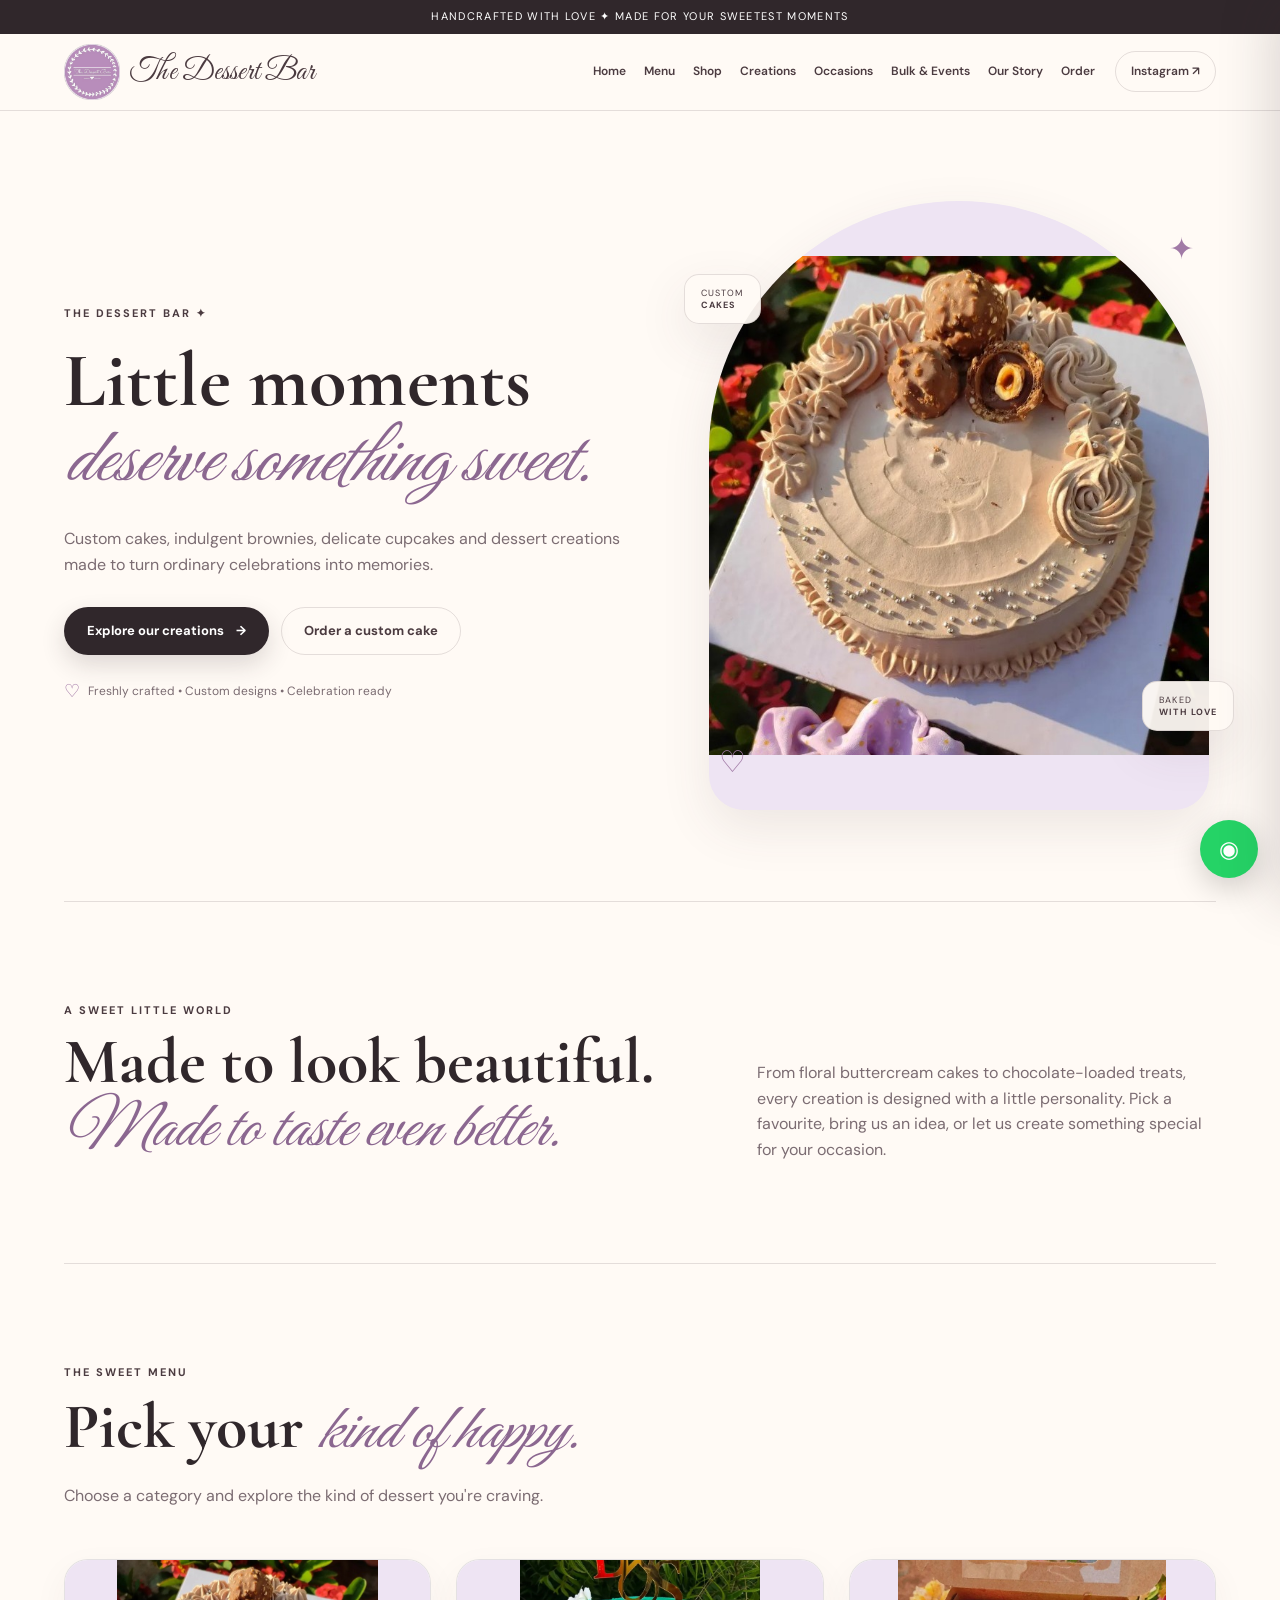
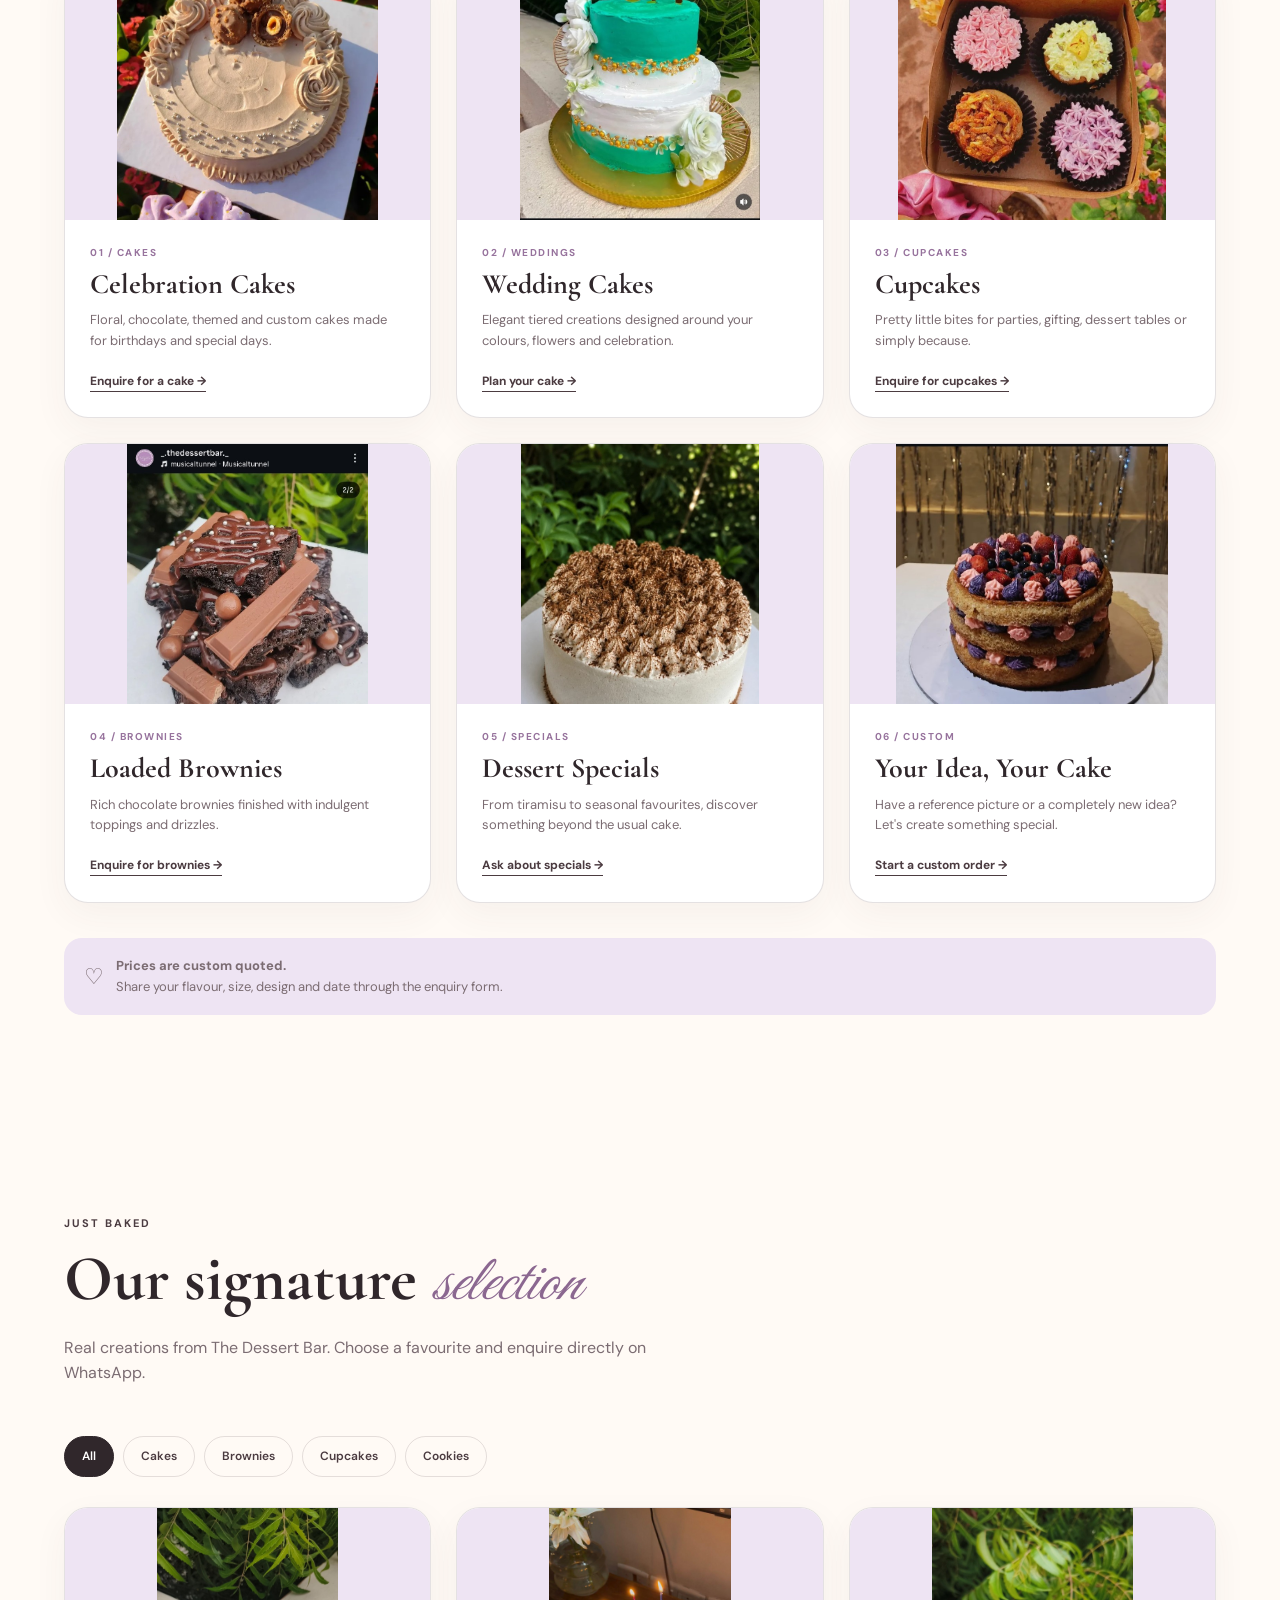
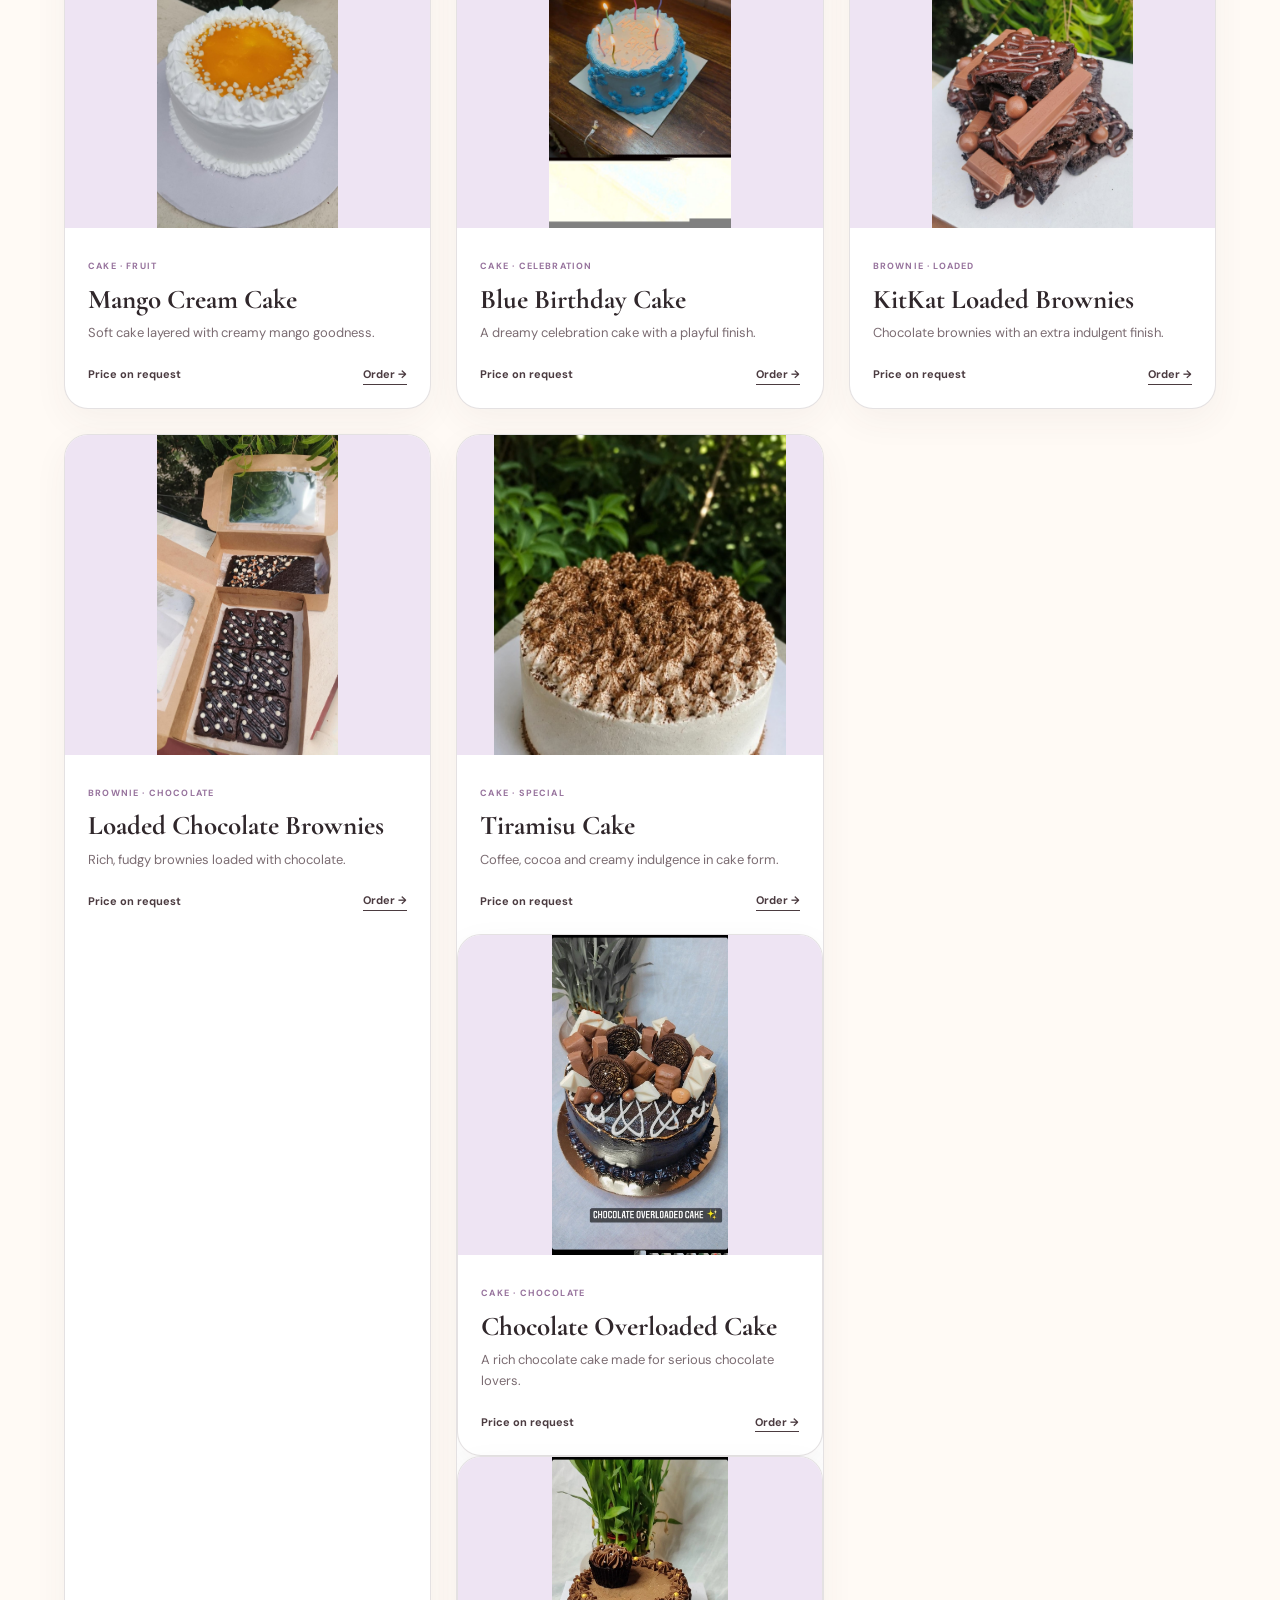
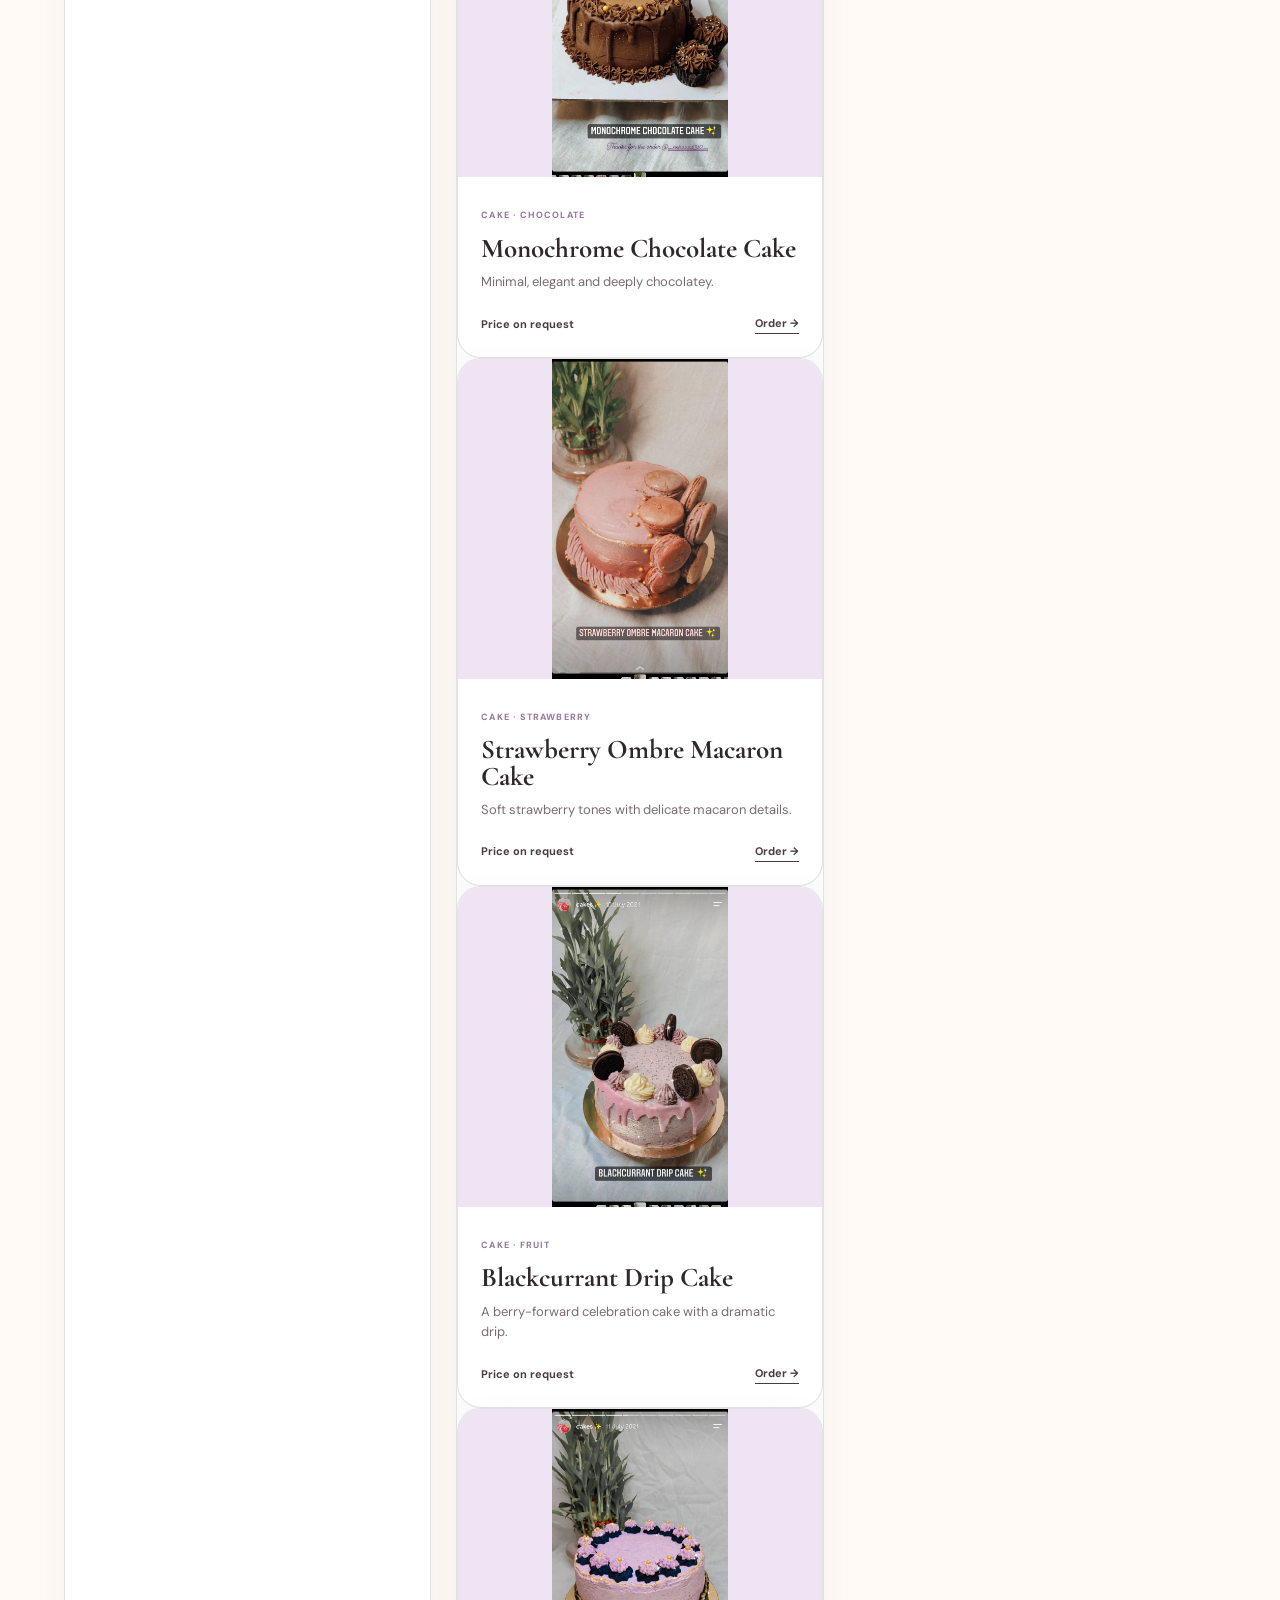
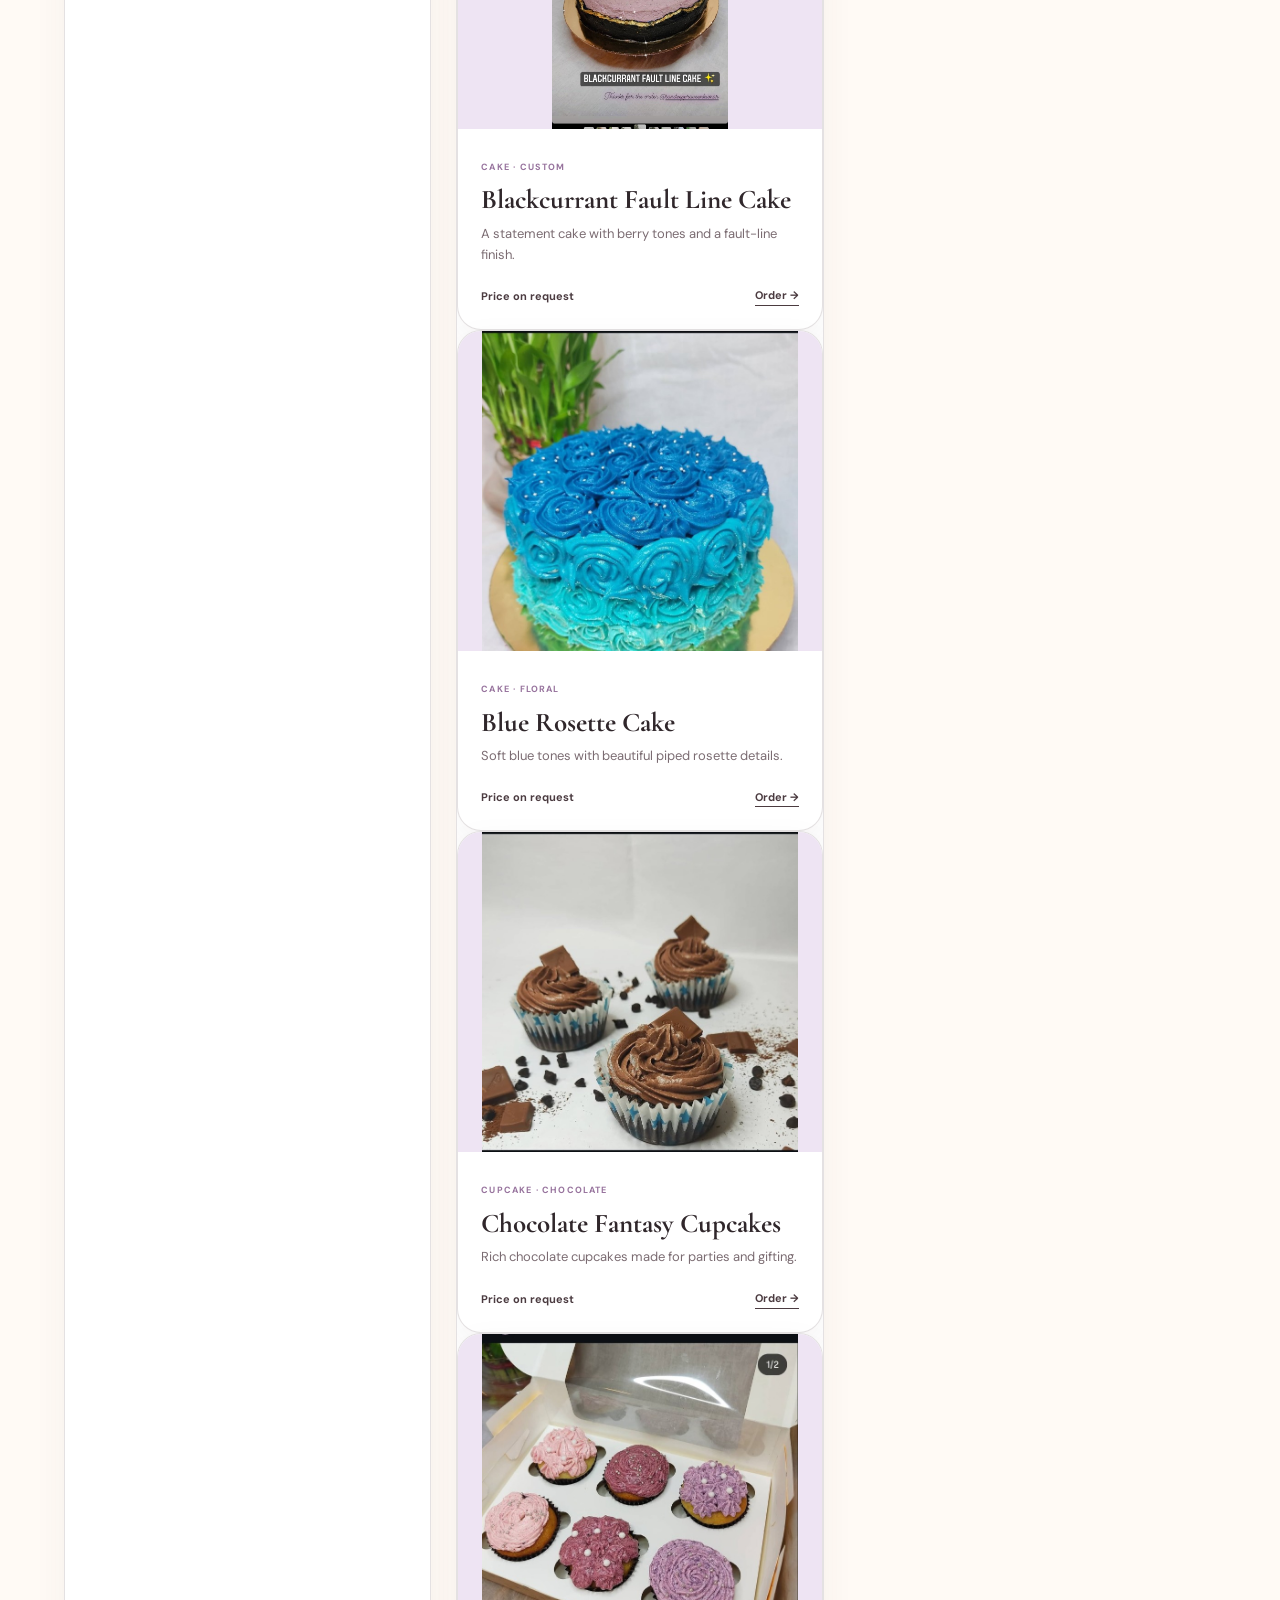
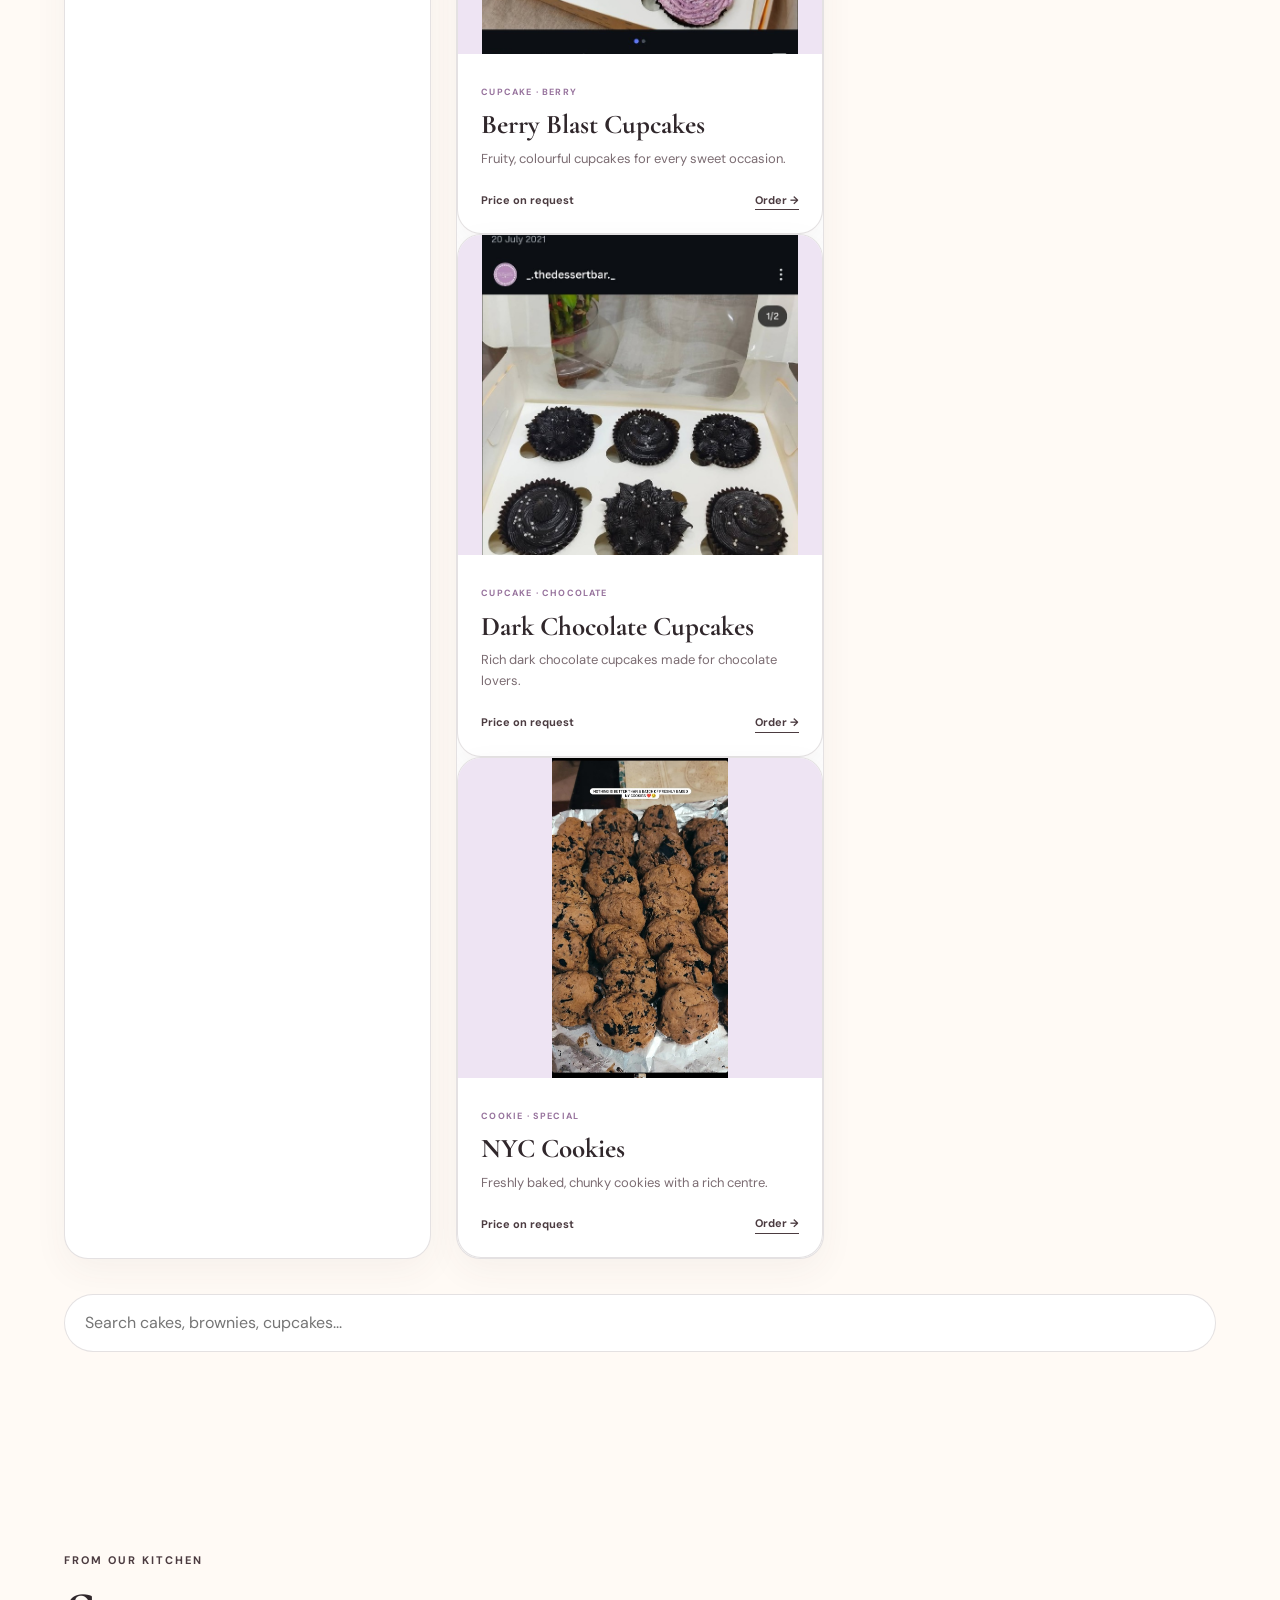
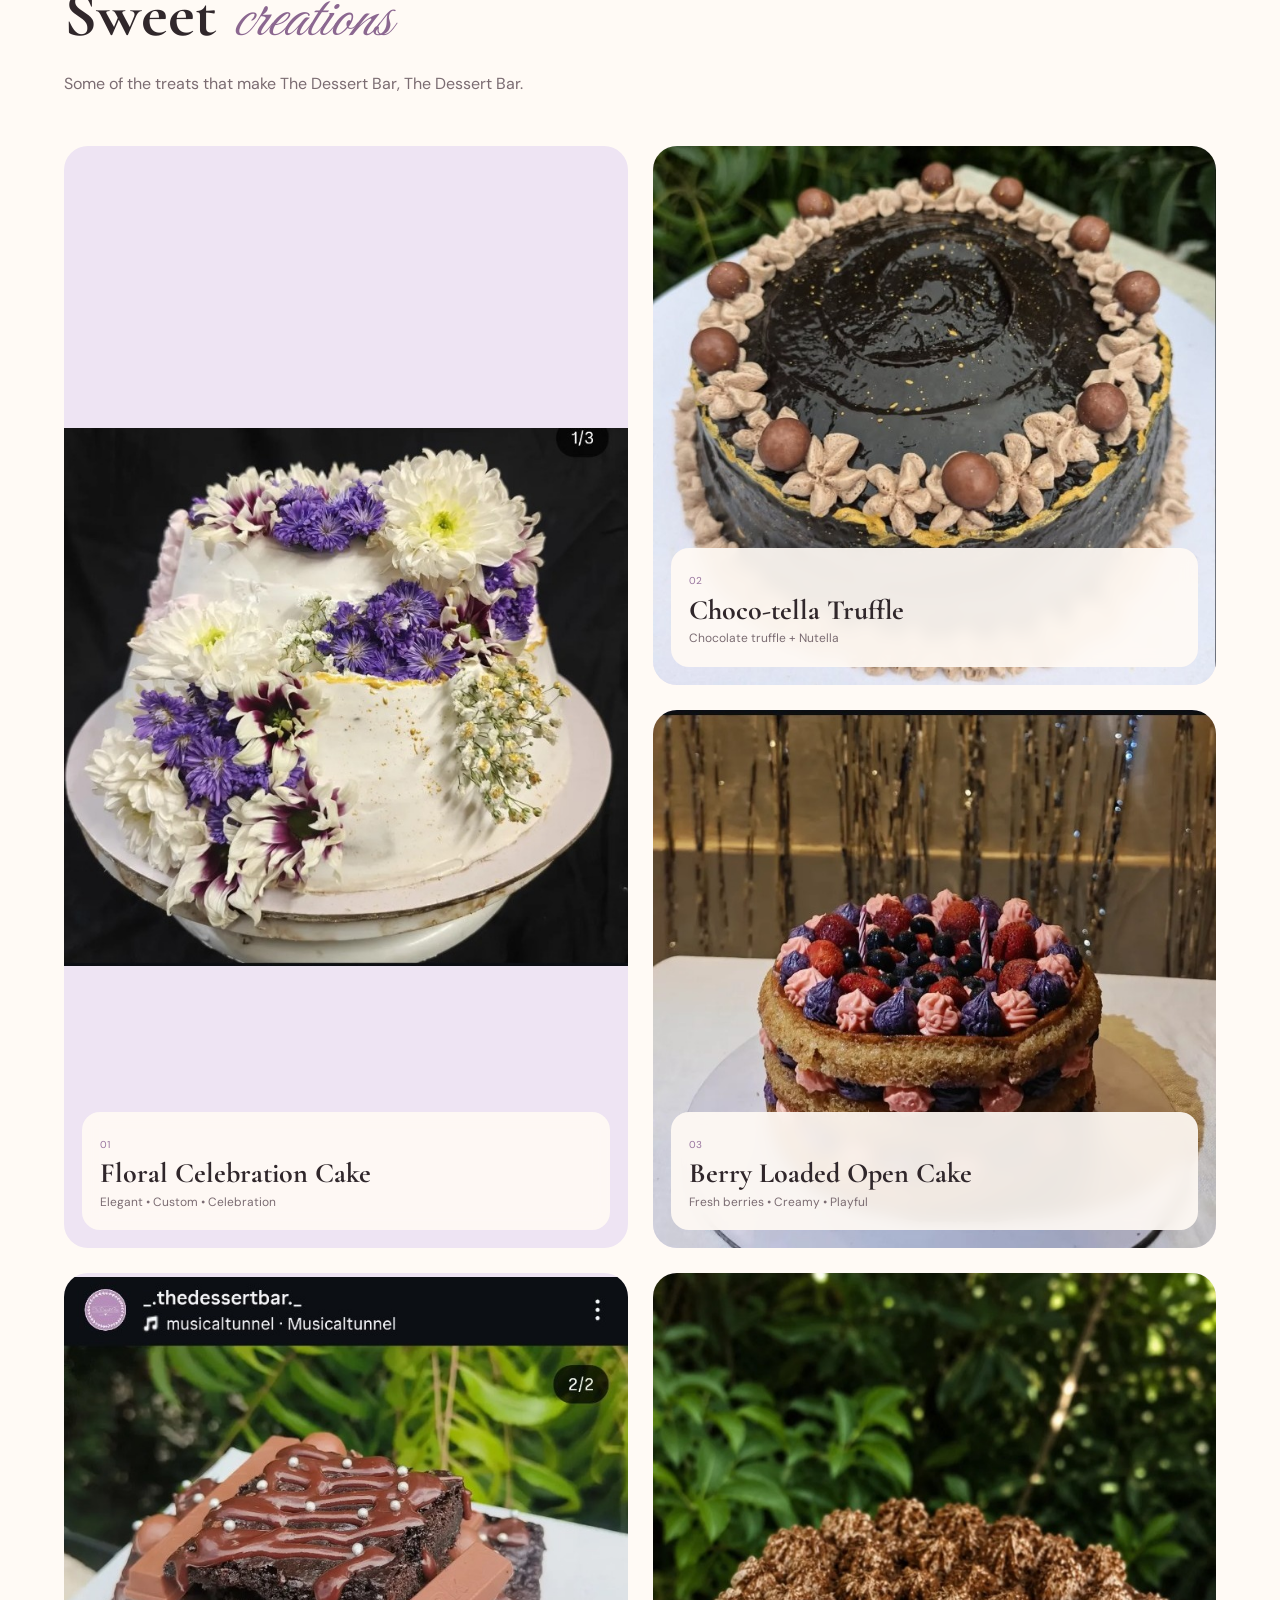
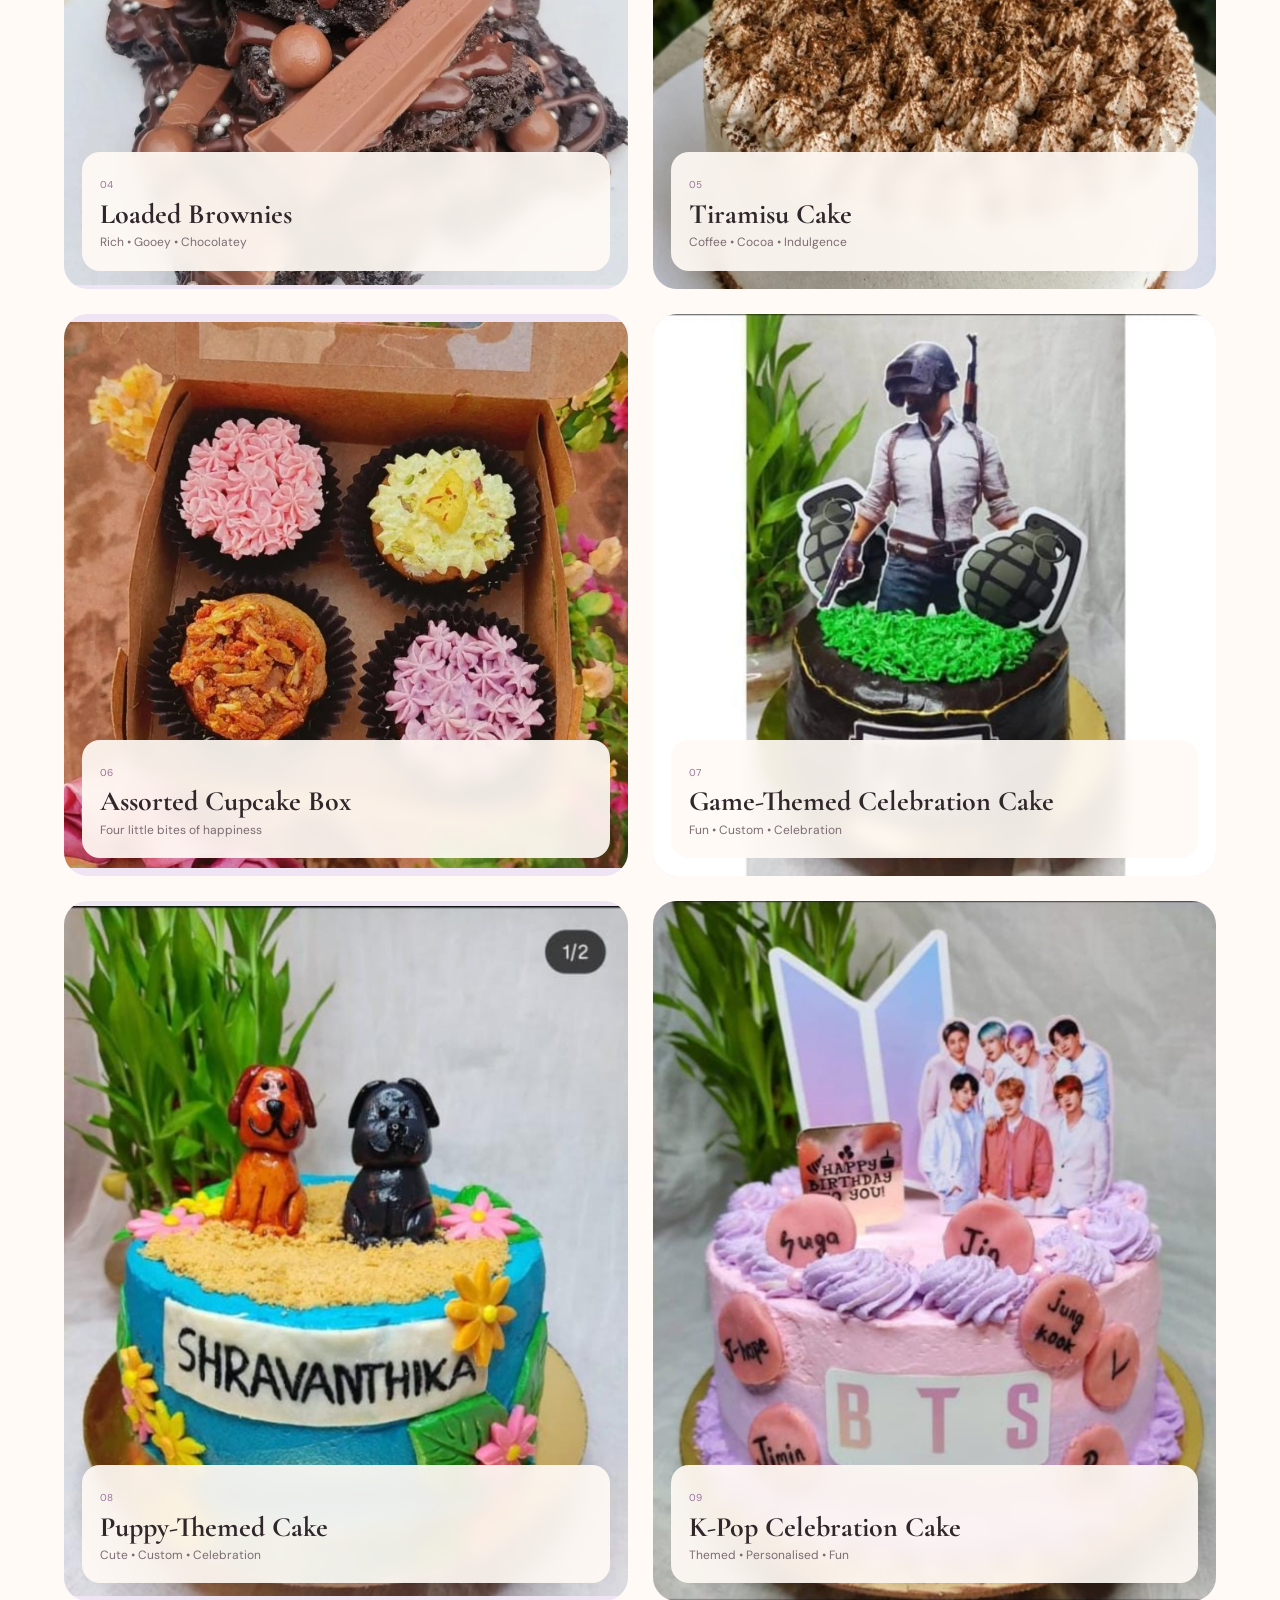
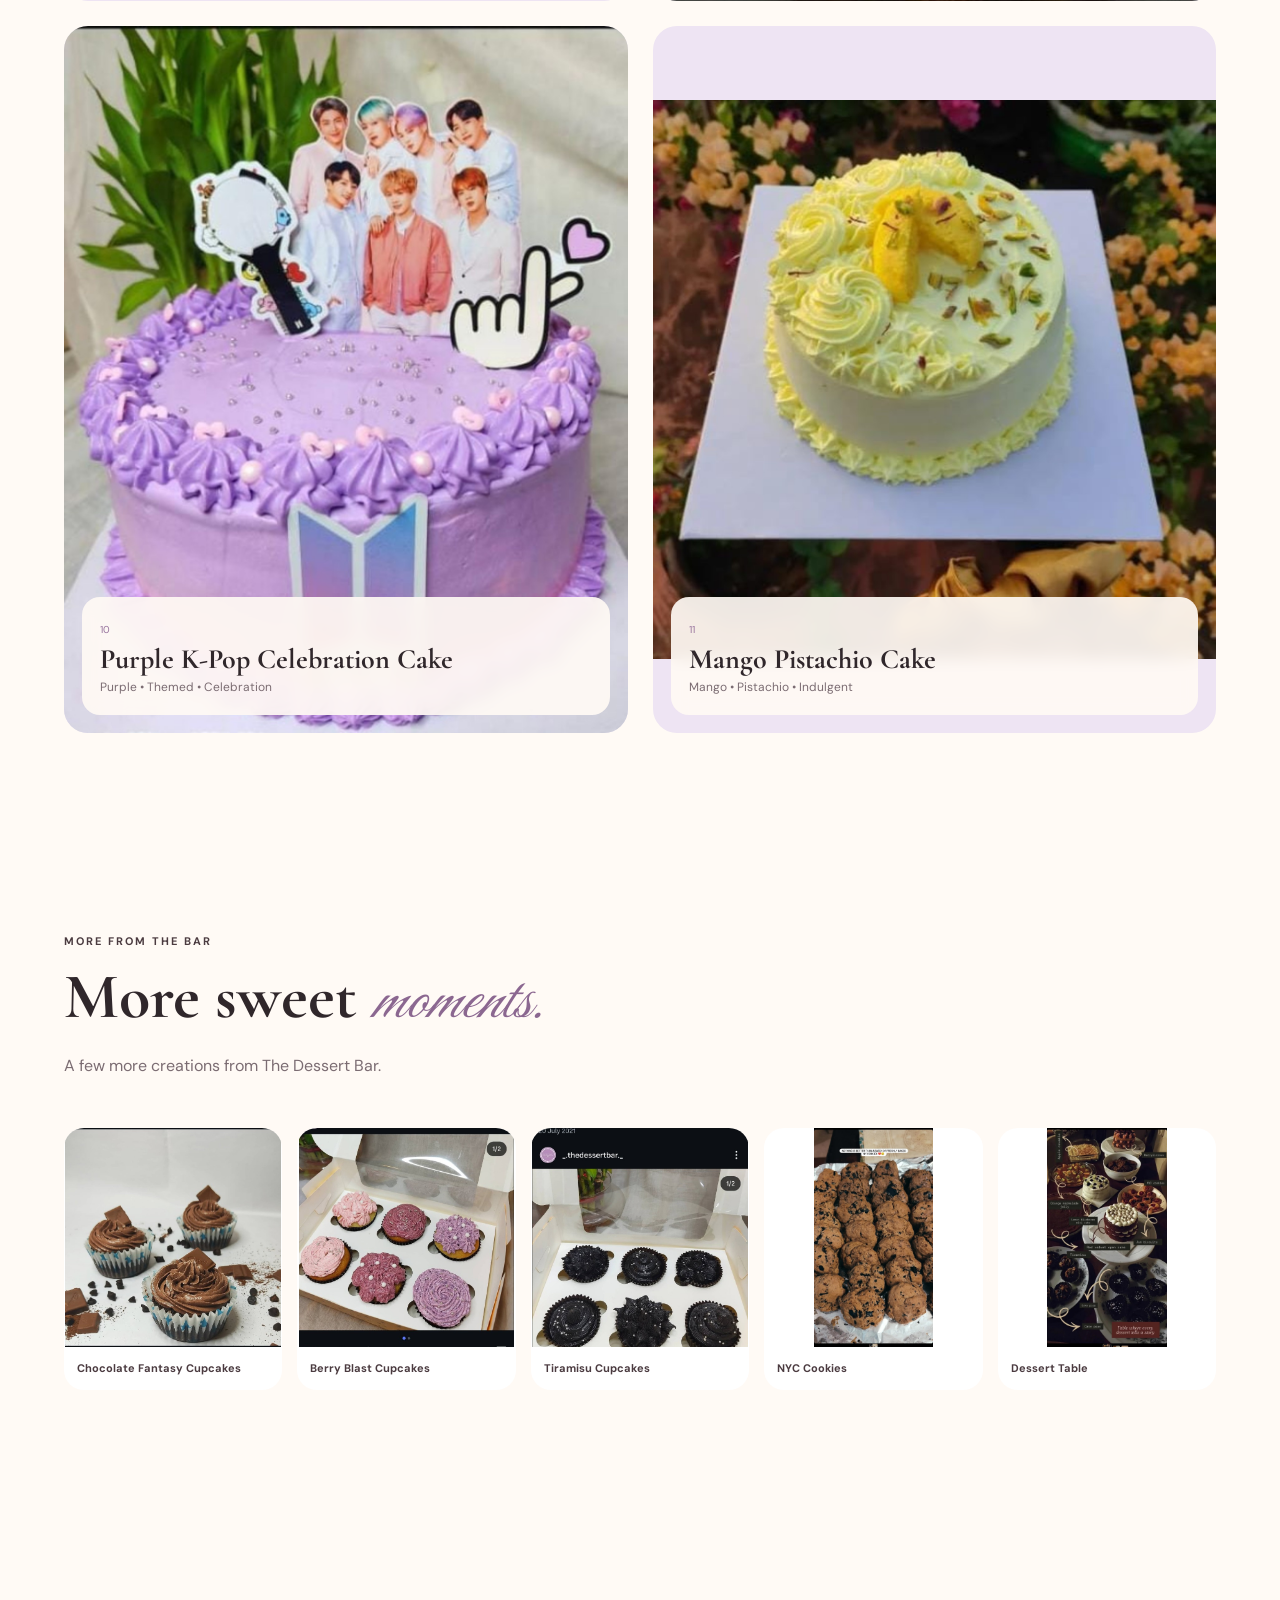
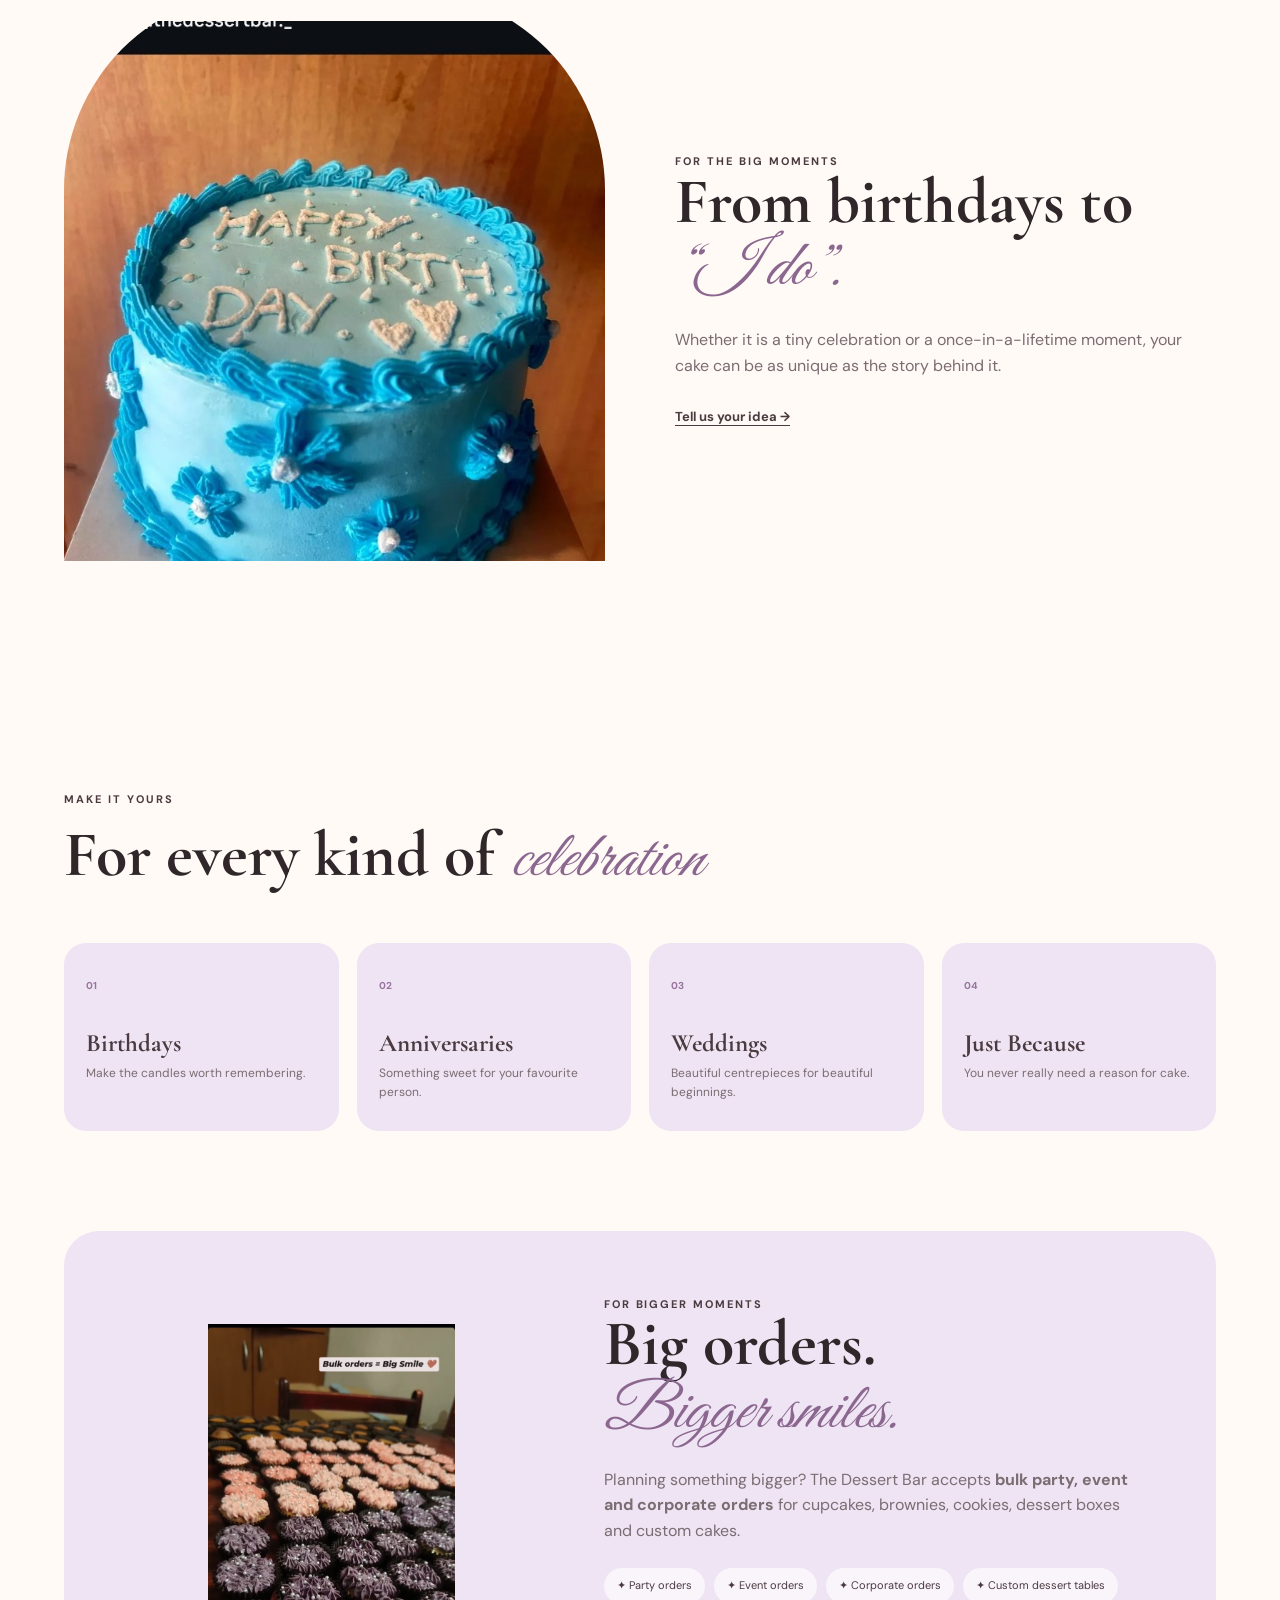
==== commit 5e50279e: "Update index.html" ====
--- a/index.html
+++ b/index.html
@@ -33,7 +33,7 @@
     "@context": "https://schema.org",
     "@type": "Bakery",
     "name": "The Dessert Bar",
-    "description": "Handcrafted custom cakes, cupcakes, brownies, cookies and dessert creations for celebrations, parties and corporate orders.",
+    "description": "Handcrafted custom cakes, cupcakes, brownies, cookies and dessert creations for celebrations, parties, events and corporate orders.",
     "url": "https://110228sarvesh-a11y.github.io/thedessertbar/",
     "telephone": "+918667607462",
     "image": "https://110228sarvesh-a11y.github.io/thedessertbar/images/ferrero-cake.jpg",
@@ -65,7 +65,6 @@
     </a>
 
     <nav id="mainNav">
-
       <a href="#home">Home</a>
       <a href="#menu">Menu</a>
       <a href="#shop">Shop</a>
@@ -74,7 +73,6 @@
       <a href="#bulk">Bulk & Events</a>
       <a href="#about">Our Story</a>
       <a href="#order">Order</a>
-
     </nav>
 
     <a
@@ -95,11 +93,7 @@
 
   </header>
 
-
   <main>
-
-
-    <!-- HERO -->
 
     <section class="hero" id="home">
 
@@ -143,7 +137,6 @@
 
       </div>
 
-
       <div class="hero-art">
 
         <div class="arch">
@@ -175,9 +168,6 @@
       </div>
 
     </section>
-
-
-    <!-- INTRO -->
 
     <section class="intro section">
 
@@ -202,9 +192,6 @@
 
     </section>
 
-
-    <!-- MENU -->
-
     <section class="menu section" id="menu">
 
       <div class="section-heading">
@@ -223,9 +210,7 @@
 
       </div>
 
-
       <div class="menu-grid">
-
 
         <article class="menu-card">
 
@@ -262,7 +247,6 @@
 
         </article>
 
-
         <article class="menu-card">
 
           <div class="menu-photo">
@@ -298,7 +282,6 @@
 
         </article>
 
-
         <article class="menu-card">
 
           <div class="menu-photo">
@@ -334,13 +317,12 @@
 
         </article>
 
-
         <article class="menu-card">
 
           <div class="menu-photo">
 
             <img
-              src="images/brownies-cropped.jpg"
+              src="images/brownies.jpg"
               alt="Loaded chocolate brownies">
 
           </div>
@@ -370,7 +352,6 @@
 
         </article>
 
-
         <article class="menu-card">
 
           <div class="menu-photo">
@@ -407,7 +388,6 @@
 
         </article>
 
-
         <article class="menu-card">
 
           <div class="menu-photo">
@@ -443,9 +423,7 @@
 
         </article>
 
-
-      </div>
-
+      </div>
 
       <div class="menu-note">
 
@@ -466,9 +444,6 @@
       </div>
 
     </section>
-
-
-    <!-- SIGNATURE MENU -->
 
     <section
       class="signature-menu section"
@@ -490,7 +465,6 @@
         </p>
 
       </div>
-
 
       <div
         class="filter-bar"
@@ -528,9 +502,7 @@
 
       </div>
 
-
       <div class="signature-grid">
-
 
         <article
           class="signature-card"
@@ -546,9 +518,7 @@
 
           <div class="signature-body">
 
-            <span>
-              CAKE · FRUIT
-            </span>
+            <span>CAKE · FRUIT</span>
 
             <h3>
               Mango Cream Cake
@@ -577,7 +547,6 @@
 
         </article>
 
-
         <article
           class="signature-card"
           data-category="cake">
@@ -592,9 +561,7 @@
 
           <div class="signature-body">
 
-            <span>
-              CAKE · CELEBRATION
-            </span>
+            <span>CAKE · CELEBRATION</span>
 
             <h3>
               Blue Birthday Cake
@@ -623,7 +590,6 @@
 
         </article>
 
-
         <article
           class="signature-card"
           data-category="brownie">
@@ -632,15 +598,56 @@
 
             <img
               src="images/loaded-brownies.jpg"
+              alt="KitKat loaded brownies">
+
+          </div>
+
+          <div class="signature-body">
+
+            <span>BROWNIE · LOADED</span>
+
+            <h3>
+              KitKat Loaded Brownies
+            </h3>
+
+            <p>
+              Chocolate brownies with an extra indulgent finish.
+            </p>
+
+            <div class="card-bottom">
+
+              <strong>
+                Price on request
+              </strong>
+
+              <a
+                href="#order"
+                class="order-mini"
+                data-product="KitKat Loaded Brownies">
+                Order →
+              </a>
+
+            </div>
+
+          </div>
+
+        </article>
+
+        <article
+          class="signature-card"
+          data-category="brownie">
+
+          <div class="signature-photo">
+
+            <img
+              src="images/brownie-box.jpg"
               alt="Loaded chocolate brownies">
 
           </div>
 
           <div class="signature-body">
 
-            <span>
-              BROWNIE · CHOCOLATE
-            </span>
+            <span>BROWNIE · CHOCOLATE</span>
 
             <h3>
               Loaded Chocolate Brownies
@@ -669,53 +676,6 @@
 
         </article>
 
-
-        <article
-          class="signature-card"
-          data-category="brownie">
-
-          <div class="signature-photo">
-
-            <img
-              src="images/brownie-box.jpg"
-              alt="KitKat loaded brownie box">
-
-          </div>
-
-          <div class="signature-body">
-
-            <span>
-              BROWNIE · LOADED
-            </span>
-
-            <h3>
-              KitKat Loaded Brownies
-            </h3>
-
-            <p>
-              Chocolate brownies with an extra indulgent finish.
-            </p>
-
-            <div class="card-bottom">
-
-              <strong>
-                Price on request
-              </strong>
-
-              <a
-                href="#order"
-                class="order-mini"
-                data-product="KitKat Loaded Brownies">
-                Order →
-              </a>
-
-            </div>
-
-          </div>
-
-        </article>
-
-
         <article
           class="signature-card"
           data-category="cake">
@@ -730,9 +690,7 @@
 
           <div class="signature-body">
 
-            <span>
-              CAKE · SPECIAL
-            </span>
+            <span>CAKE · SPECIAL</span>
 
             <h3>
               Tiramisu Cake
@@ -758,11 +716,7 @@
             </div>
 
           </div>
-
-        </article>
-
-
-        <article
+                  <article
           class="signature-card"
           data-category="cake">
 
@@ -776,9 +730,7 @@
 
           <div class="signature-body">
 
-            <span>
-              CAKE · CHOCOLATE
-            </span>
+            <span>CAKE · CHOCOLATE</span>
 
             <h3>
               Chocolate Overloaded Cake
@@ -822,9 +774,7 @@
 
           <div class="signature-body">
 
-            <span>
-              CAKE · CHOCOLATE
-            </span>
+            <span>CAKE · CHOCOLATE</span>
 
             <h3>
               Monochrome Chocolate Cake
@@ -868,9 +818,7 @@
 
           <div class="signature-body">
 
-            <span>
-              CAKE · STRAWBERRY
-            </span>
+            <span>CAKE · STRAWBERRY</span>
 
             <h3>
               Strawberry Ombre Macaron Cake
@@ -914,9 +862,7 @@
 
           <div class="signature-body">
 
-            <span>
-              CAKE · FRUIT
-            </span>
+            <span>CAKE · FRUIT</span>
 
             <h3>
               Blackcurrant Drip Cake
@@ -960,9 +906,7 @@
 
           <div class="signature-body">
 
-            <span>
-              CAKE · CUSTOM
-            </span>
+            <span>CAKE · CUSTOM</span>
 
             <h3>
               Blackcurrant Fault Line Cake
@@ -1006,16 +950,14 @@
 
           <div class="signature-body">
 
-            <span>
-              CAKE · FLORAL
-            </span>
+            <span>CAKE · FLORAL</span>
 
             <h3>
               Blue Rosette Cake
             </h3>
 
             <p>
-              A classic celebration cake with elegant rosette detailing.
+              Soft blue tones with beautiful piped rosette details.
             </p>
 
             <div class="card-bottom">
@@ -1040,28 +982,26 @@
 
         <article
           class="signature-card"
-          data-category="cake">
+          data-category="cupcake">
 
           <div class="signature-photo">
 
             <img
-              src="images/blue-birthday-cake.jpg"
-              alt="Blue birthday celebration cake">
+              src="images/chocolate-fantasy-cupcakes.jpg"
+              alt="Chocolate fantasy cupcakes">
 
           </div>
 
           <div class="signature-body">
 
-            <span>
-              CAKE · CELEBRATION
-            </span>
-
-            <h3>
-              Blue Birthday Celebration Cake
-            </h3>
-
-            <p>
-              A cheerful blue cake made for memorable birthdays.
+            <span>CUPCAKE · CHOCOLATE</span>
+
+            <h3>
+              Chocolate Fantasy Cupcakes
+            </h3>
+
+            <p>
+              Rich chocolate cupcakes made for parties and gifting.
             </p>
 
             <div class="card-bottom">
@@ -1073,7 +1013,7 @@
               <a
                 href="#order"
                 class="order-mini"
-                data-product="Blue Birthday Celebration Cake">
+                data-product="Chocolate Fantasy Cupcakes">
                 Order →
               </a>
 
@@ -1086,28 +1026,26 @@
 
         <article
           class="signature-card"
-          data-category="cake">
+          data-category="cupcake">
 
           <div class="signature-photo">
 
             <img
-              src="images/flower-cake.jpg"
-              alt="Floral celebration cake">
+              src="images/berry-blast-cupcakes.jpg"
+              alt="Berry blast cupcakes">
 
           </div>
 
           <div class="signature-body">
 
-            <span>
-              CAKE · FLORAL
-            </span>
-
-            <h3>
-              Floral Celebration Cake
-            </h3>
-
-            <p>
-              A soft floral design created for special celebrations.
+            <span>CUPCAKE · BERRY</span>
+
+            <h3>
+              Berry Blast Cupcakes
+            </h3>
+
+            <p>
+              Fruity, colourful cupcakes for every sweet occasion.
             </p>
 
             <div class="card-bottom">
@@ -1119,7 +1057,7 @@
               <a
                 href="#order"
                 class="order-mini"
-                data-product="Floral Celebration Cake">
+                data-product="Berry Blast Cupcakes">
                 Order →
               </a>
 
@@ -1144,9 +1082,7 @@
 
           <div class="signature-body">
 
-            <span>
-              CUPCAKE · CHOCOLATE
-            </span>
+            <span>CUPCAKE · CHOCOLATE</span>
 
             <h3>
               Dark Chocolate Cupcakes
@@ -1183,23 +1119,21 @@
           <div class="signature-photo">
 
             <img
-              src="images/cookies.jpg"
-              alt="Freshly baked cookies">
+              src="images/nyc-cookies.jpg"
+              alt="NYC cookies">
 
           </div>
 
           <div class="signature-body">
 
-            <span>
-              COOKIE · BAKED
-            </span>
-
-            <h3>
-              Freshly Baked Cookies
-            </h3>
-
-            <p>
-              Comforting cookies baked fresh for gifting and everyday treats.
+            <span>COOKIE · SPECIAL</span>
+
+            <h3>
+              NYC Cookies
+            </h3>
+
+            <p>
+              Freshly baked, chunky cookies with a rich centre.
             </p>
 
             <div class="card-bottom">
@@ -1211,7 +1145,7 @@
               <a
                 href="#order"
                 class="order-mini"
-                data-product="Freshly Baked Cookies">
+                data-product="NYC Cookies">
                 Order →
               </a>
 
@@ -1221,158 +1155,264 @@
 
         </article>
 
-
-      </div>
+      </div>
+
+
+      <div class="shop-tools">
+
+        <div class="search-box">
+
+          <input
+            type="search"
+            id="productSearch"
+            placeholder="Search cakes, brownies, cupcakes..."
+            aria-label="Search desserts">
+
+        </div>
+
+      </div>
+
+
+      <aside
+        class="cart-panel"
+        id="cartPanel"
+        aria-label="Shopping basket">
+
+        <div class="cart-head">
+
+          <div>
+
+            <span class="eyebrow">
+              YOUR BASKET
+            </span>
+
+            <h3>
+              Sweet picks
+            </h3>
+
+          </div>
+
+          <button
+            id="closeCart"
+            aria-label="Close basket">
+            ×
+          </button>
+
+        </div>
+
+
+        <div id="cartItems">
+
+          <p class="empty-cart">
+            Your basket is empty.
+          </p>
+
+        </div>
+
+
+        <div class="cart-footer">
+
+          <button
+            class="btn primary full"
+            id="checkoutCart">
+            Send basket on WhatsApp ↗
+          </button>
+
+          <button
+            class="clear-cart"
+            id="clearCart">
+            Clear basket
+          </button>
+
+          <small>
+            Final pricing and availability will be confirmed on WhatsApp.
+          </small>
+
+        </div>
+
+      </aside>
 
     </section>
-        <!-- CREATIONS -->
-
-    <section class="creations section" id="creations">
+
+
+    <!-- CREATIONS -->
+
+    <section
+      class="creations section"
+      id="creations">
 
       <div class="section-heading">
 
         <p class="eyebrow">
-          OUR CREATIONS
+          FROM OUR KITCHEN
         </p>
 
         <h2>
-          A little gallery of <em>sweet things.</em>
+          Sweet <em>creations</em>
         </h2>
 
         <p>
-          A glimpse of cakes, cupcakes, brownies and custom creations
-          made at The Dessert Bar.
+          Some of the treats that make The Dessert Bar, The Dessert Bar.
         </p>
 
       </div>
 
 
-      <div class="creations-grid">
-
-
-        <article class="creation-card">
+      <div class="gallery">
+
+
+        <article class="product large">
 
           <img
-            src="images/ferrero-cake.jpg"
-            alt="Ferrero chocolate celebration cake">
-
-          <div class="creation-overlay">
+            class="zoomable"
+            src="images/floral-cake.jpg"
+            alt="Floral celebration cake">
+
+          <div class="product-info">
 
             <span>01</span>
 
             <h3>
-              Ferrero Celebration Cake
-            </h3>
-
-          </div>
-
-        </article>
-
-
-        <article class="creation-card">
+              Floral Celebration Cake
+            </h3>
+
+            <p>
+              Elegant • Custom • Celebration
+            </p>
+
+          </div>
+
+        </article>
+
+
+        <article class="product">
 
           <img
+            class="zoomable"
+            src="images/chocotella-cake.jpg"
+            alt="Chocolate truffle cake">
+
+          <div class="product-info">
+
+            <span>02</span>
+
+            <h3>
+              Choco-tella Truffle
+            </h3>
+
+            <p>
+              Chocolate truffle + Nutella
+            </p>
+
+          </div>
+
+        </article>
+
+
+        <article class="product">
+
+          <img
+            class="zoomable"
             src="images/berry-cake.jpg"
-            alt="Berry celebration cake">
-
-          <div class="creation-overlay">
-
-            <span>02</span>
-
-            <h3>
-              Berry Celebration Cake
-            </h3>
-
-          </div>
-
-        </article>
-
-
-        <article class="creation-card">
+            alt="Berry loaded cake">
+
+          <div class="product-info">
+
+            <span>03</span>
+
+            <h3>
+              Berry Loaded Open Cake
+            </h3>
+
+            <p>
+              Fresh berries • Creamy • Playful
+            </p>
+
+          </div>
+
+        </article>
+
+
+        <article class="product">
 
           <img
-            src="images/chocolate-overloaded.jpg"
-            alt="Chocolate overloaded cake">
-
-          <div class="creation-overlay">
-
-            <span>03</span>
-
-            <h3>
-              Chocolate Overloaded Cake
-            </h3>
-
-          </div>
-
-        </article>
-
-
-        <article class="creation-card">
+            class="zoomable"
+            src="images/brownies.jpg"
+            alt="Loaded brownies">
+
+          <div class="product-info">
+
+            <span>04</span>
+
+            <h3>
+              Loaded Brownies
+            </h3>
+
+            <p>
+              Rich • Gooey • Chocolatey
+            </p>
+
+          </div>
+
+        </article>
+
+
+        <article class="product">
 
           <img
-            src="images/strawberry-ombre-macaron.jpg"
-            alt="Strawberry macaron cake">
-
-          <div class="creation-overlay">
-
-            <span>04</span>
-
-            <h3>
-              Strawberry Macaron Cake
-            </h3>
-
-          </div>
-
-        </article>
-
-
-        <article class="creation-card">
+            class="zoomable"
+            src="images/tiramisu.jpg"
+            alt="Tiramisu cake">
+
+          <div class="product-info">
+
+            <span>05</span>
+
+            <h3>
+              Tiramisu Cake
+            </h3>
+
+            <p>
+              Coffee • Cocoa • Indulgence
+            </p>
+
+          </div>
+
+        </article>
+
+
+        <article class="product">
 
           <img
-            src="images/blackcurrant-drip.jpg"
-            alt="Blackcurrant drip cake">
-
-          <div class="creation-overlay">
-
-            <span>05</span>
-
-            <h3>
-              Blackcurrant Drip Cake
-            </h3>
-
-          </div>
-
-        </article>
-
-
-        <article class="creation-card">
+            class="zoomable"
+            src="images/cupcake-box.jpg"
+            alt="Assorted cupcake box">
+
+          <div class="product-info">
+
+            <span>06</span>
+
+            <h3>
+              Assorted Cupcake Box
+            </h3>
+
+            <p>
+              Four little bites of happiness
+            </p>
+
+          </div>
+
+        </article>
+
+
+        <article class="product">
 
           <img
-            src="images/flower-cake.jpg"
-            alt="Floral celebration cake">
-
-          <div class="creation-overlay">
-
-            <span>06</span>
-
-            <h3>
-              Floral Celebration Cake
-            </h3>
-
-          </div>
-
-        </article>
-
-
-        <!-- NEW CREATIONS -->
-
-        <article class="creation-card">
-
-          <img
+            class="zoomable"
             src="images/pubg-cake.jpg"
             alt="Game-themed celebration cake">
 
-          <div class="creation-overlay">
+          <div class="product-info">
 
             <span>07</span>
 
@@ -1380,18 +1420,23 @@
               Game-Themed Celebration Cake
             </h3>
 
-          </div>
-
-        </article>
-
-
-        <article class="creation-card">
+            <p>
+              Fun • Custom • Celebration
+            </p>
+
+          </div>
+
+        </article>
+
+
+        <article class="product">
 
           <img
+            class="zoomable"
             src="images/dog-cake.jpg"
             alt="Puppy-themed celebration cake">
 
-          <div class="creation-overlay">
+          <div class="product-info">
 
             <span>08</span>
 
@@ -1399,681 +1444,18 @@
               Puppy-Themed Cake
             </h3>
 
-          </div>
-
-        </article>
-
-
-        <article class="creation-card">
+            <p>
+              Cute • Custom • Celebration
+            </p>
+
+          </div>
+
+        </article>
+
+
+        <article class="product">
 
           <img
-            src="images/bts-cake.jpg"
-            alt="K-Pop celebration cake">
-
-          <div class="creation-overlay">
-
-            <span>09</span>
-
-            <h3>
-              K-Pop Celebration Cake
-            </h3>
-
-          </div>
-
-        </article>
-
-
-        <article class="creation-card">
-
-          <img
-            src="images/bts-purple-cake.jpg"
-            alt="Purple K-Pop celebration cake">
-
-          <div class="creation-overlay">
-
-            <span>10</span>
-
-            <h3>
-              Purple K-Pop Celebration Cake
-            </h3>
-
-          </div>
-
-        </article>
-
-
-        <article class="creation-card">
-
-          <img
-            src="images/mango-pistachio-cake.jpg"
-            alt="Mango pistachio cake">
-
-          <div class="creation-overlay">
-
-            <span>11</span>
-
-            <h3>
-              Mango Pistachio Cake
-            </h3>
-
-          </div>
-
-        </article>
-
-
-        <article class="creation-card">
-
-          <img
-            src="images/brownies-cropped.jpg"
-            alt="Chocolate brownies">
-
-          <div class="creation-overlay">
-
-            <span>12</span>
-
-            <h3>
-              Chocolate Brownies
-            </h3>
-
-          </div>
-
-        </article>
-
-
-        <article class="creation-card">
-
-          <img
-            src="images/blue-birthday-cropped.jpg"
-            alt="Blue birthday cake">
-
-          <div class="creation-overlay">
-
-            <span>13</span>
-
-            <h3>
-              Blue Birthday Cake
-            </h3>
-
-          </div>
-
-        </article>
-
-
-        <article class="creation-card">
-
-          <img
-            src="images/berry-blast-cupcakes-cropped.jpg"
-            alt="Berry blast cupcakes">
-
-          <div class="creation-overlay">
-
-            <span>14</span>
-
-            <h3>
-              Berry Blast Cupcakes
-            </h3>
-
-          </div>
-
-        </article>
-
-
-        <article class="creation-card">
-
-          <img
-            src="images/dark-chocolate-cupcakes-cropped.jpg"
-            alt="Dark chocolate cupcakes">
-
-          <div class="creation-overlay">
-
-            <span>15</span>
-
-            <h3>
-              Dark Chocolate Cupcakes
-            </h3>
-
-          </div>
-
-        </article>
-
-
-      </div>
-
-    </section>
-
-
-    <!-- FEATURE -->
-
-    <section class="feature section">
-
-      <div class="feature-image">
-
-        <img
-          src="images/chocolate-overloaded.jpg"
-          alt="Chocolate overloaded celebration cake">
-
-      </div>
-
-
-      <div class="feature-copy">
-
-        <p class="eyebrow">
-          THE DESSERT BAR
-        </p>
-
-        <h2>
-          Because every celebration
-          deserves a <em>centre piece.</em>
-        </h2>
-
-        <p>
-          Whether it's a birthday, anniversary, wedding, baby celebration
-          or simply a "just because" moment, we'll create something that
-          looks as special as the person you're celebrating.
-        </p>
-
-        <a
-          href="#order"
-          class="btn primary">
-          Create your cake
-          <span>→</span>
-        </a>
-
-      </div>
-
-    </section>
-
-
-    <!-- OCCASIONS -->
-
-    <section
-      class="occasions section"
-      id="occasions">
-
-      <div class="section-heading">
-
-        <p class="eyebrow">
-          MADE FOR YOUR MOMENTS
-        </p>
-
-        <h2>
-          Whatever the occasion,
-          <em>make it sweeter.</em>
-        </h2>
-
-      </div>
-
-
-      <div class="occasion-grid">
-
-
-        <article class="occasion-card">
-
-          <span>♡</span>
-
-          <h3>
-            Birthdays
-          </h3>
-
-          <p>
-            Make their day extra special with a cake designed just for them.
-          </p>
-
-          <a
-            href="#order"
-            class="menu-link"
-            data-product="Birthday Cake">
-            Plan a birthday cake →
-          </a>
-
-        </article>
-
-
-        <article class="occasion-card">
-
-          <span>✦</span>
-
-          <h3>
-            Weddings
-          </h3>
-
-          <p>
-            Elegant cakes and desserts designed around your big day.
-          </p>
-
-          <a
-            href="#order"
-            class="menu-link"
-            data-product="Wedding Cake">
-            Plan your wedding cake →
-          </a>
-
-        </article>
-
-
-        <article class="occasion-card">
-
-          <span>♡</span>
-
-          <h3>
-            Anniversaries
-          </h3>
-
-          <p>
-            Celebrate another beautiful year together with something sweet.
-          </p>
-
-          <a
-            href="#order"
-            class="menu-link"
-            data-product="Anniversary Cake">
-            Plan an anniversary cake →
-          </a>
-
-        </article>
-
-
-        <article class="occasion-card">
-
-          <span>✦</span>
-
-          <h3>
-            Baby Celebrations
-          </h3>
-
-          <p>
-            Soft, playful and personalised desserts for your little one's milestones.
-          </p>
-
-          <a
-            href="#order"
-            class="menu-link"
-            data-product="Baby Celebration Cake">
-            Plan a celebration →
-          </a>
-
-        </article>
-
-
-      </div>
-
-    </section>
-
-
-    <!-- BULK & EVENTS -->
-
-    <section
-      class="bulk section"
-      id="bulk">
-
-      <div class="bulk-copy">
-
-        <p class="eyebrow">
-          BIG CELEBRATIONS, BIGGER ORDERS
-        </p>
-
-        <h2>
-          Planning something <em>big?</em>
-        </h2>
-
-        <p>
-          We accept bulk party, event and corporate orders.
-          Whether you're planning a birthday, wedding, office celebration,
-          launch, get-together or large event, we can create desserts in
-          quantities that work for you.
-        </p>
-
-        <p>
-          We are also open to putting up
-          <strong>dessert stalls at events</strong>.
-          Tell us about your event and let's create a sweet setup for your guests.
-        </p>
-
-        <a
-          href="#order"
-          class="btn primary">
-          Enquire about bulk orders
-          <span>→</span>
-        </a>
-
-      </div>
-
-
-      <div class="bulk-art">
-
-        <div class="bulk-box">
-
-          <span>
-            PARTIES
-          </span>
-
-          <span>
-            EVENTS
-          </span>
-
-          <span>
-            CORPORATE
-          </span>
-
-          <span>
-            DESSERT STALLS
-          </span>
-
-        </div>
-
-      </div>
-
-    </section>
-
-
-    <!-- ABOUT -->
-
-    <section
-      class="about section"
-      id="about">
-
-      <div class="about-art">
-
-        <img
-          src="images/logo-clean.png"
-          alt="The Dessert Bar logo">
-
-      </div>
-
-
-      <div class="about-copy">
-
-        <p class="eyebrow">
-          OUR STORY
-        </p>
-
-        <h2>
-          A little sweetness,
-          <br>
-          <em>made with heart.</em>
-        </h2>
-
-        <p>
-          The Dessert Bar is all about turning simple moments into sweet memories.
-          Every cake, brownie, cupcake and dessert is made with care, creativity
-          and a little bit of personality.
-        </p>
-
-        <p>
-          Whether you already know exactly what you want or just have a Pinterest
-          picture and a dream, we're here to make it happen.
-        </p>
-
-        <div class="signature">
-          The Dessert Bar
-        </div>
-
-      </div>
-
-    </section>
-
-
-    <!-- ORDER -->
-
-    <section
-      class="order section"
-      id="order">
-
-      <div class="section-heading">
-
-        <p class="eyebrow">
-          LET'S MAKE SOMETHING SWEET
-        </p>
-
-        <h2>
-          Tell us what you're
-          <em>dreaming of.</em>
-        </h2>
-
-        <p>
-          Send us your details and we'll get back to you with a custom quote.
-        </p>
-
-      </div>
-
-
-      <div class="order-layout">
-
-
-        <form id="orderForm">
-
-
-          <div class="form-row">
-
-
-            <div class="form-group">
-
-              <label for="name">
-                Your Name
-              </label>
-
-              <input
-                type="text"
-                id="name"
-                name="name"
-                placeholder="Enter your name"
-                required>
-
-            </div>
-
-
-            <div class="form-group">
-
-              <label for="phone">
-                Phone Number
-              </label>
-
-              <input
-                type="tel"
-                id="phone"
-                name="phone"
-                placeholder="Enter your phone number"
-                required>
-
-            </div>
-
-
-          </div>
-
-
-          <div class="form-row">
-
-
-            <div class="form-group">
-
-              <label for="email">
-                Email
-              </label>
-
-              <input
-                type="email"
-                id="email"
-                name="email"
-                placeholder="Enter your email">
-
-            </div>
-
-
-            <div class="form-group">
-
-              <label for="date">
-                Event Date
-              </label>
-
-              <input
-                type="date"
-                id="date"
-                name="date">
-
-            </div>
-
-
-          </div>
-
-
-          <div class="form-group">
-
-            <label for="product">
-              What would you like?
-            </label>
-
-            <select
-              id="product"
-              name="product"
-              required>
-
-              <option value="">
-                Select an option
-              </option>
-
-              <option value="Custom Cake">
-                Custom Cake
-              </option>
-
-              <option value="Wedding Cake">
-                Wedding Cake
-              </option>
-
-              <option value="Cupcakes">
-                Cupcakes
-              </option>
-
-              <option value="Brownies">
-                Brownies
-              </option>
-
-              <option value="Dessert Box">
-                Dessert Box
-              </option>
-
-              <option value="Bulk Party Order">
-                Bulk Party Order
-              </option>
-
-              <option value="Event Order">
-                Event Order
-              </option>
-
-              <option value="Corporate Order">
-                Corporate Order
-              </option>
-
-              <option value="Event Dessert Stall">
-                Event Dessert Stall
-              </option>
-
-              <option value="Other">
-                Other
-              </option>
-
-            </select>
-
-          </div>
-
-
-          <div class="form-group">
-
-            <label for="message">
-              Tell us about your order
-            </label>
-
-            <textarea
-              id="message"
-              name="message"
-              rows="6"
-              placeholder="Flavour, size, design, quantity, theme, budget, or anything else you'd like us to know..."
-              required></textarea>
-
-          </div>
-
-
-          <button
-            type="submit"
-            class="btn primary">
-
-            Send Enquiry
-
-            <span>
-              →
-            </span>
-
-          </button>
-
-
-          <p class="form-note">
-            We'll receive your enquiry and contact you with the details.
-          </p>
-
-
-        </form>
-
-
-        <div class="order-info">
-
-
-          <div class="info-card">
-
-            <span>
-              WHATSAPP
-            </span>
-
-            <h3>
-              Prefer to chat?
-            </h3>
-
-            <p>
-              Message us directly on WhatsApp for a quicker conversation.
-            </p>
-
-            <a
-              href="https://wa.me/918667607462"
-              target="_blank"
-              rel="noopener"
-              class="whatsapp-link">
-              WhatsApp us →
-            </a>
-
-          </div>
-
-
-          <div class="info-card">
-
-            <span>
-              INSTAGRAM
-            </span>
-
-            <h3>
-              See more creations
-            </h3>
-
-            <p>
-              Follow The Dessert Bar on Instagram for new cakes,
-              desserts and updates.
-            </p>
-
-            <a
-              href="https://www.instagram.com/_.thedessertbar._"
-              target="_blank"
-              rel="noopener"
-              class="instagram-link">
-              Follow us →
-            </a>
-
-          </div>
-
-
-        </div>
-
-
-      </div>
-
-    </section>
-              <img
             class="zoomable"
             src="images/bts-cake.jpg"
             alt="K-pop themed celebration cake">
@@ -2091,8 +1473,7 @@
             </p>
 
           </div>
-
-        </article>
+                  </article>
 
 
         <article class="product">
@@ -2191,7 +1572,7 @@
 
           <img
             class="zoomable"
-            src="images/berry-blast-cupcakes-cropped.jpg"
+            src="images/berry-blast-cupcakes.jpg"
             alt="Berry blast cupcakes">
 
           <figcaption>
@@ -2205,7 +1586,7 @@
 
           <img
             class="zoomable"
-            src="images/dark-chocolate-cupcakes-cropped.jpg"
+            src="images/tiramisu-cupcakes-new.jpg"
             alt="Tiramisu cupcakes">
 
           <figcaption>
@@ -2253,7 +1634,7 @@
       <div class="feature-image">
 
         <img
-          src="images/blue-birthday-cropped.jpg"
+          src="images/blue-birthday-cake.jpg"
           alt="Blue celebration cake">
 
       </div>
@@ -2491,7 +1872,7 @@
 
         <img
           class="stack-back"
-          src="images/blue-birthday-cropped.jpg"
+          src="images/blue-birthday-cake.jpg"
           alt="Blue birthday cake">
 
         <img
@@ -2831,3 +2212,5 @@
 
 </body>
 </html>
+
+        </article>
